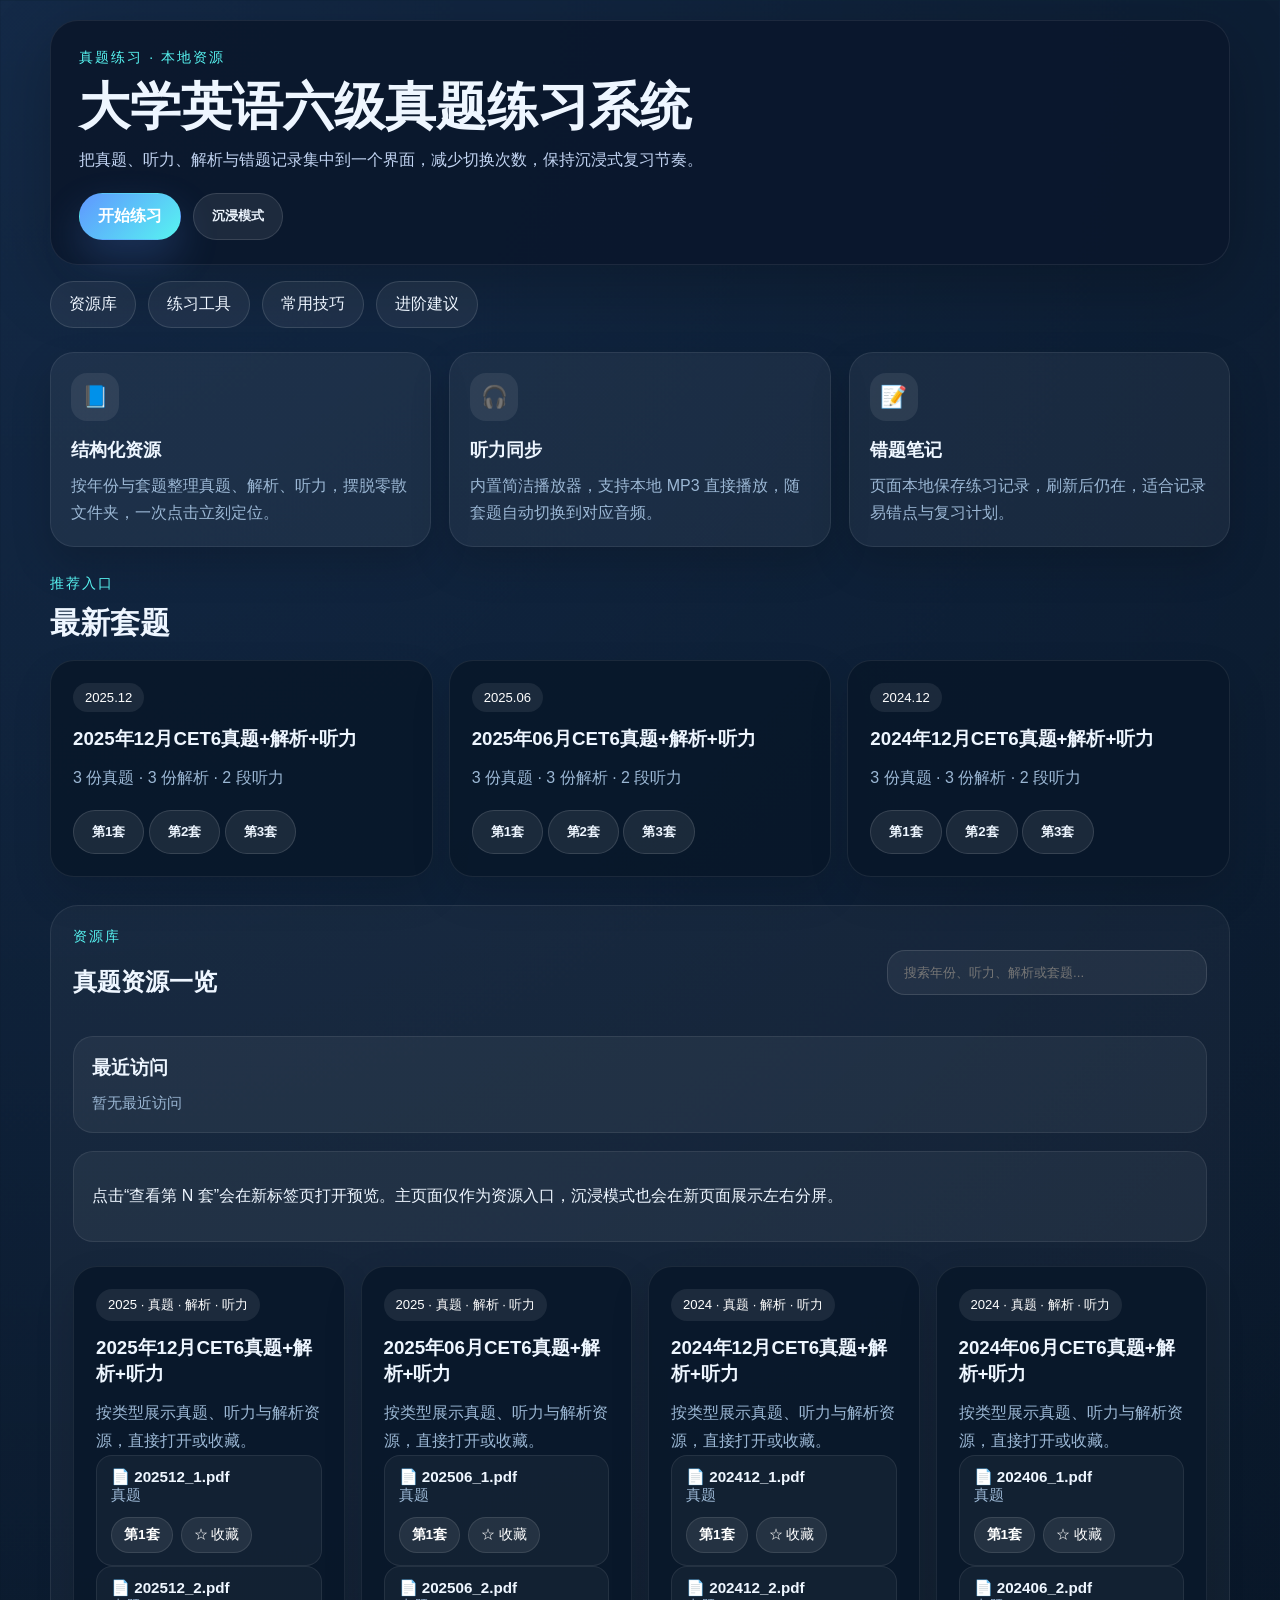
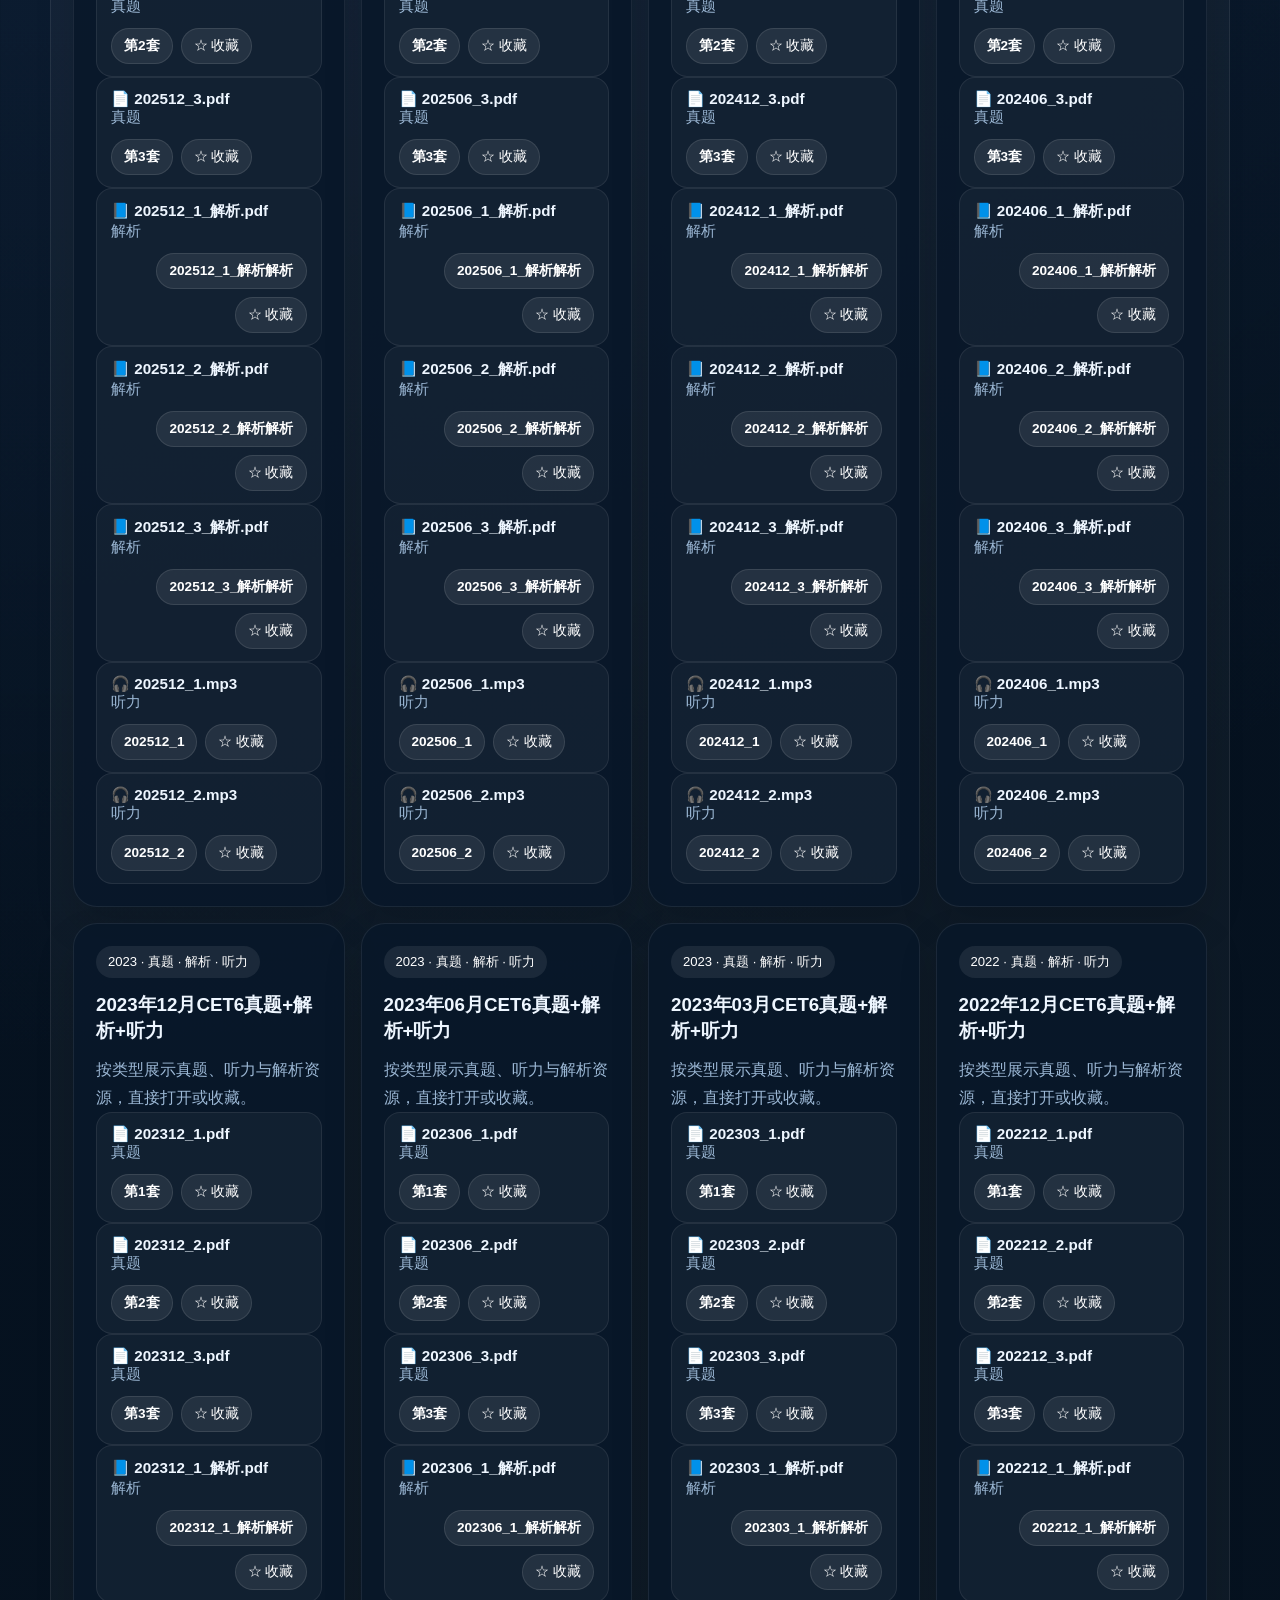
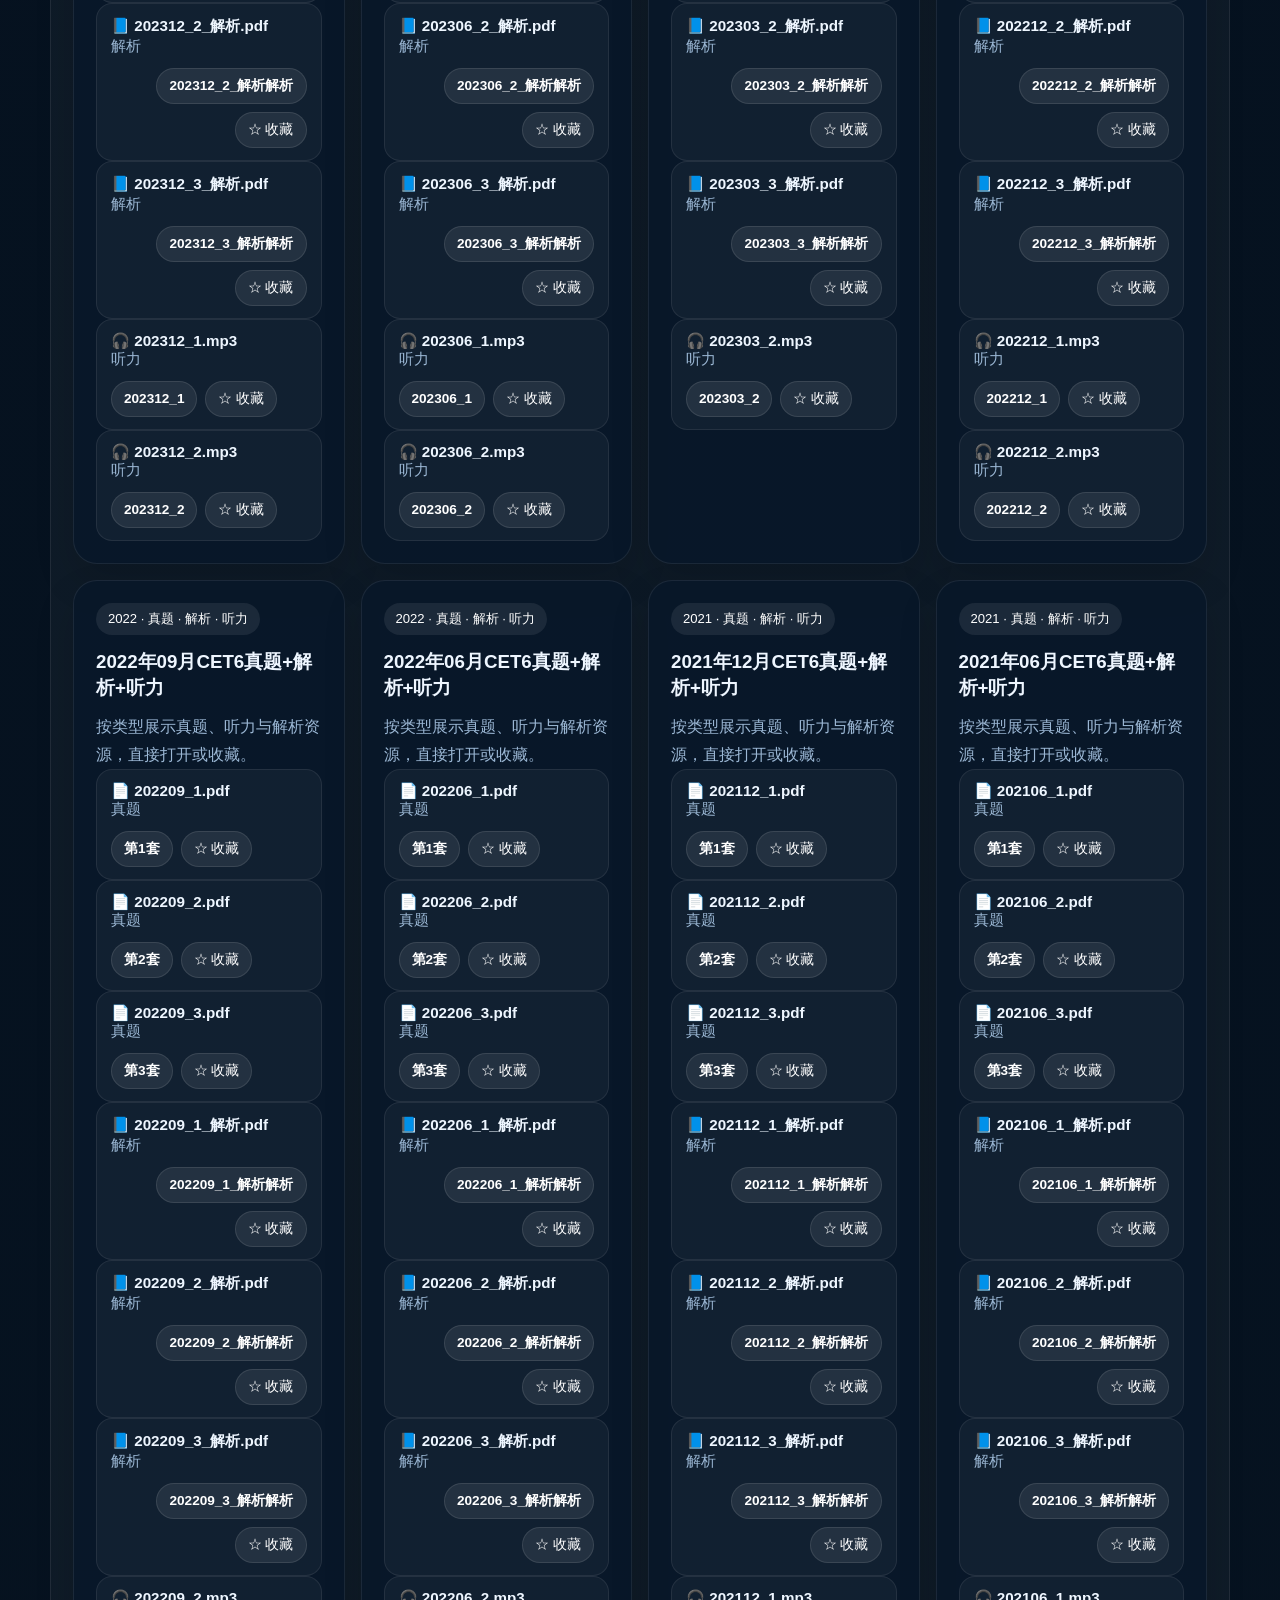
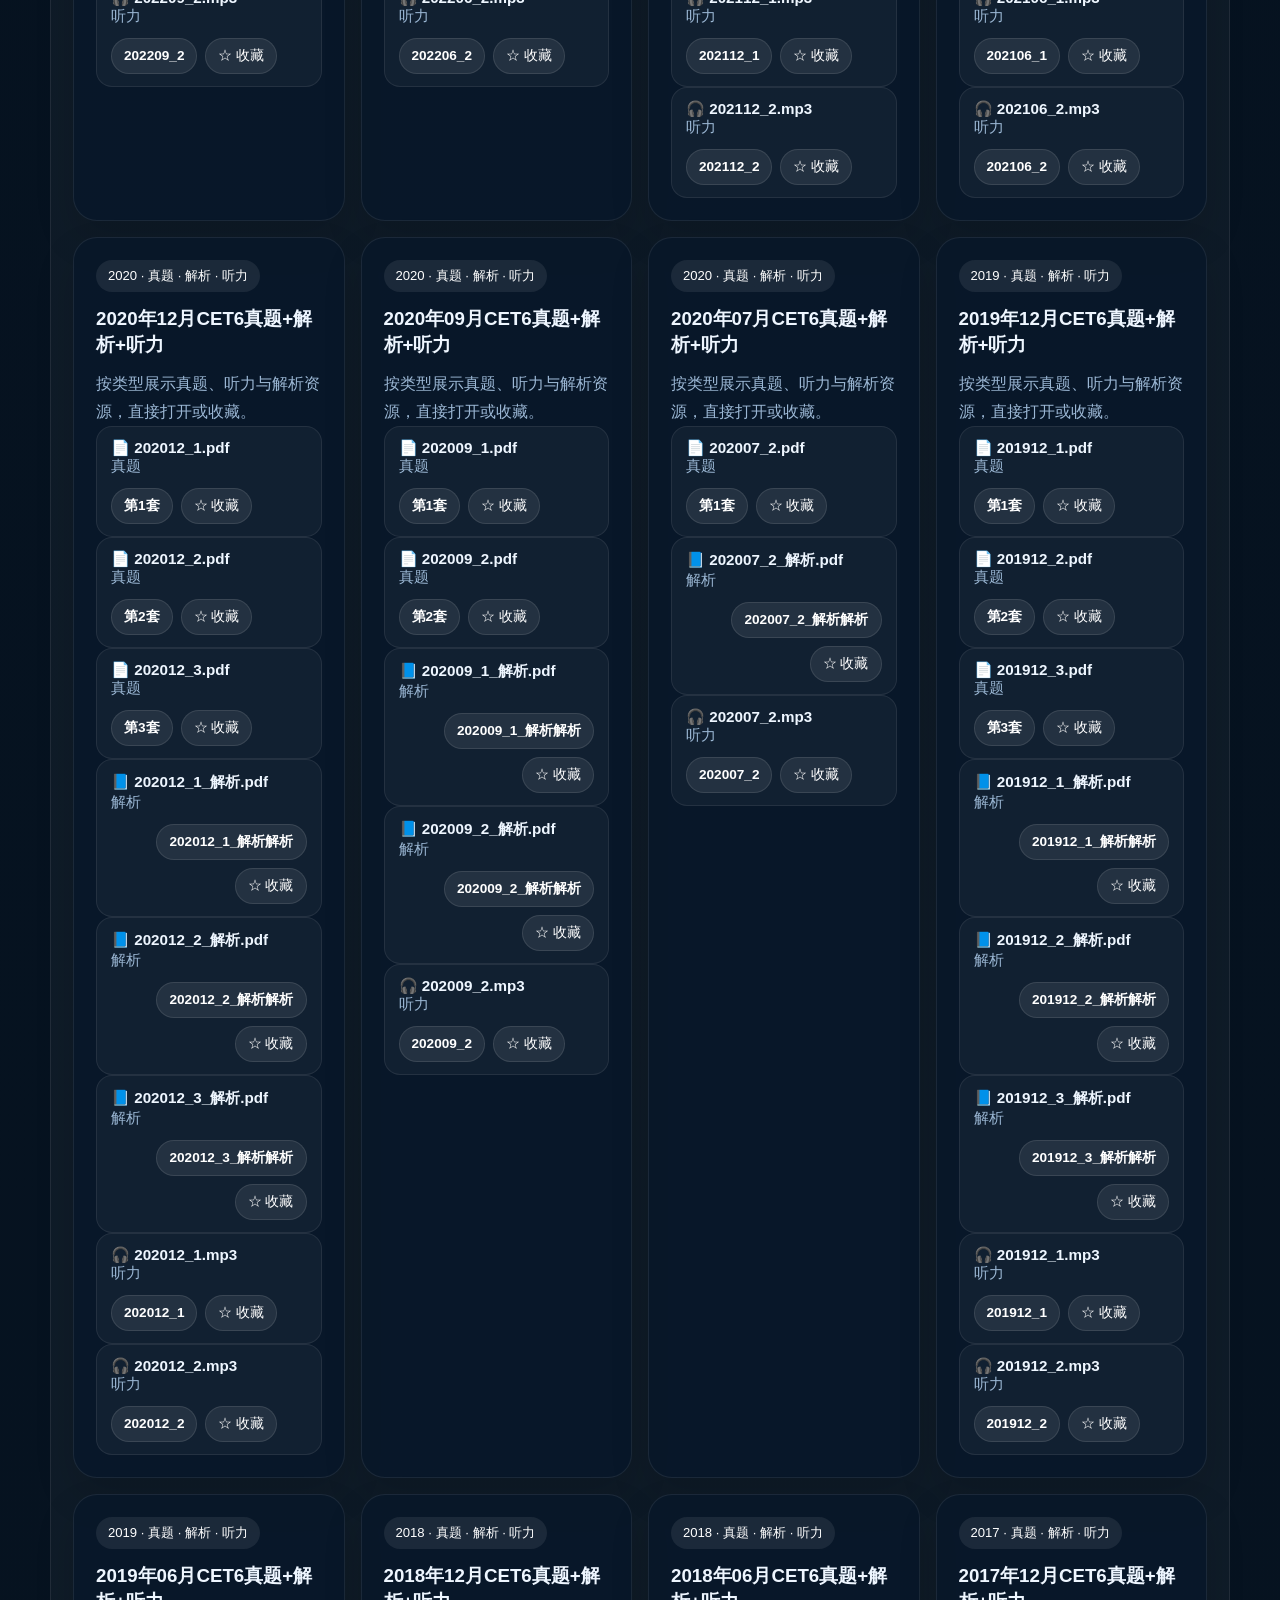
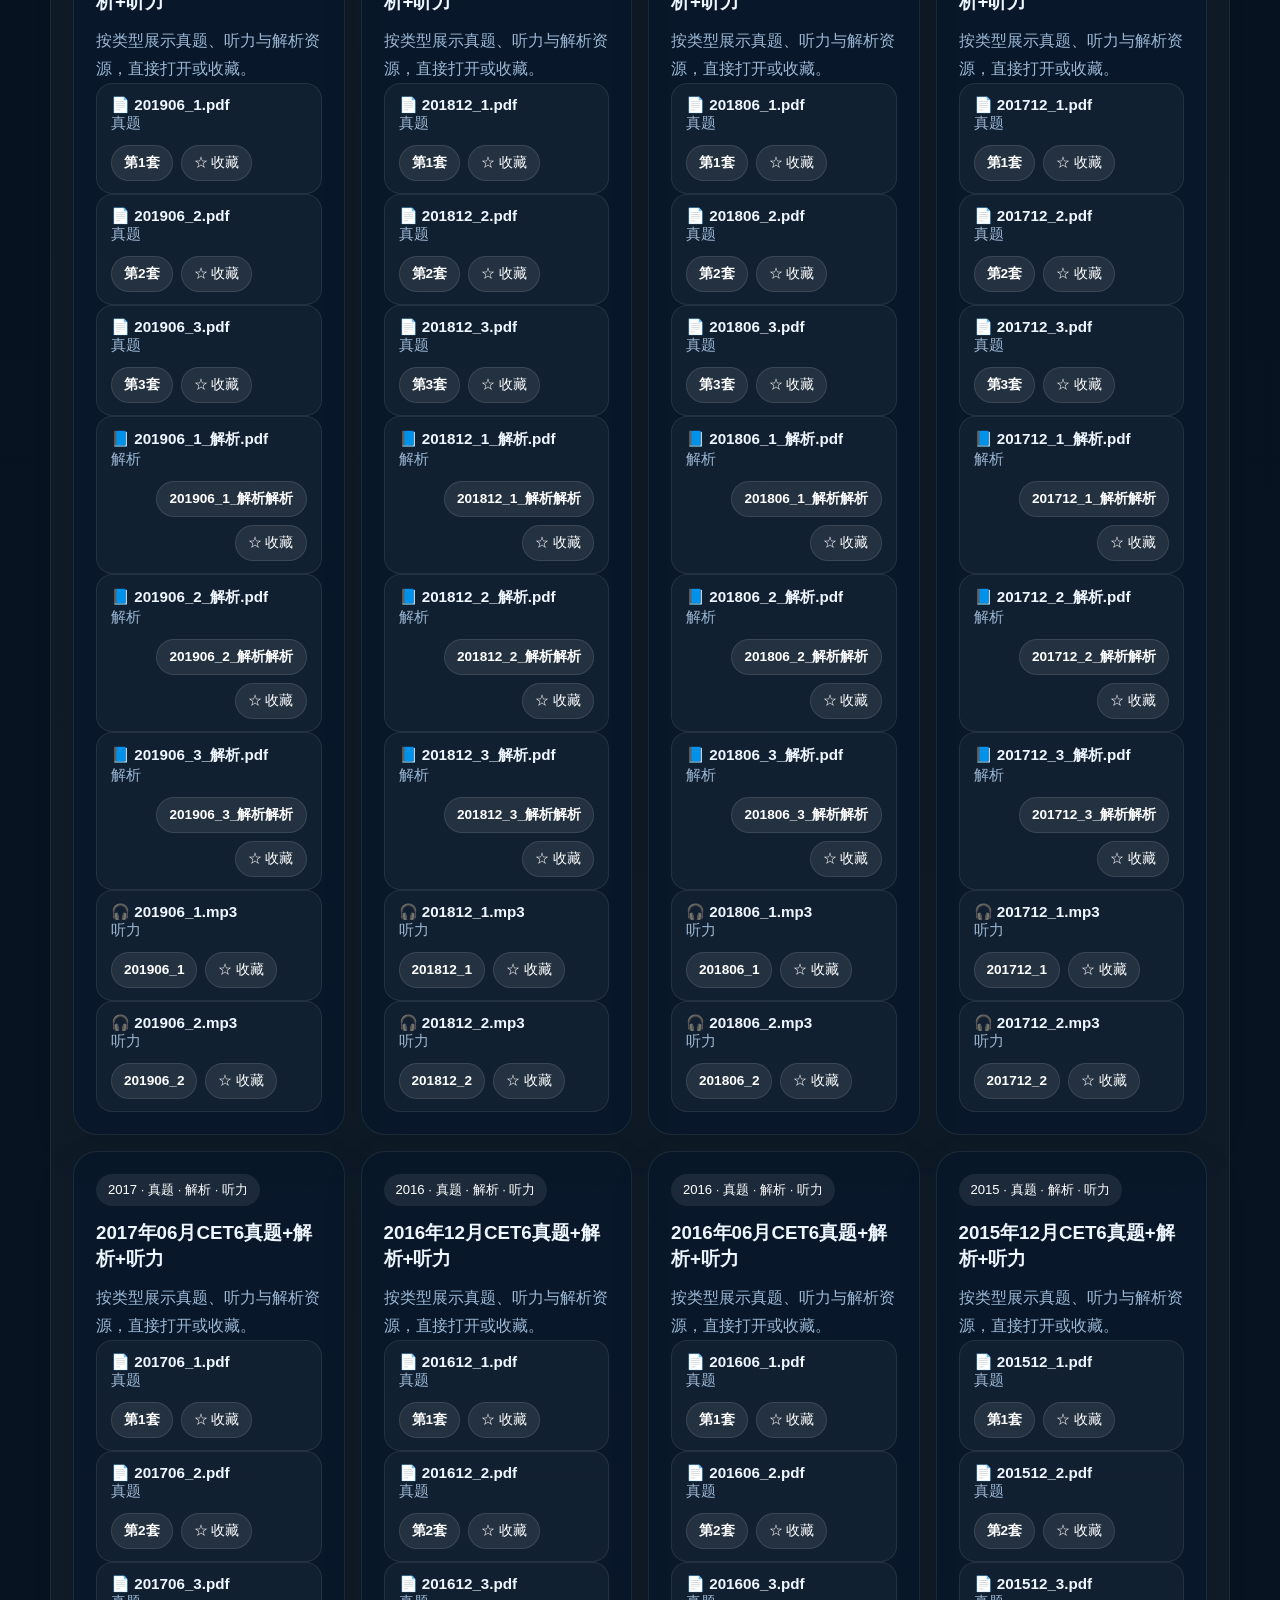
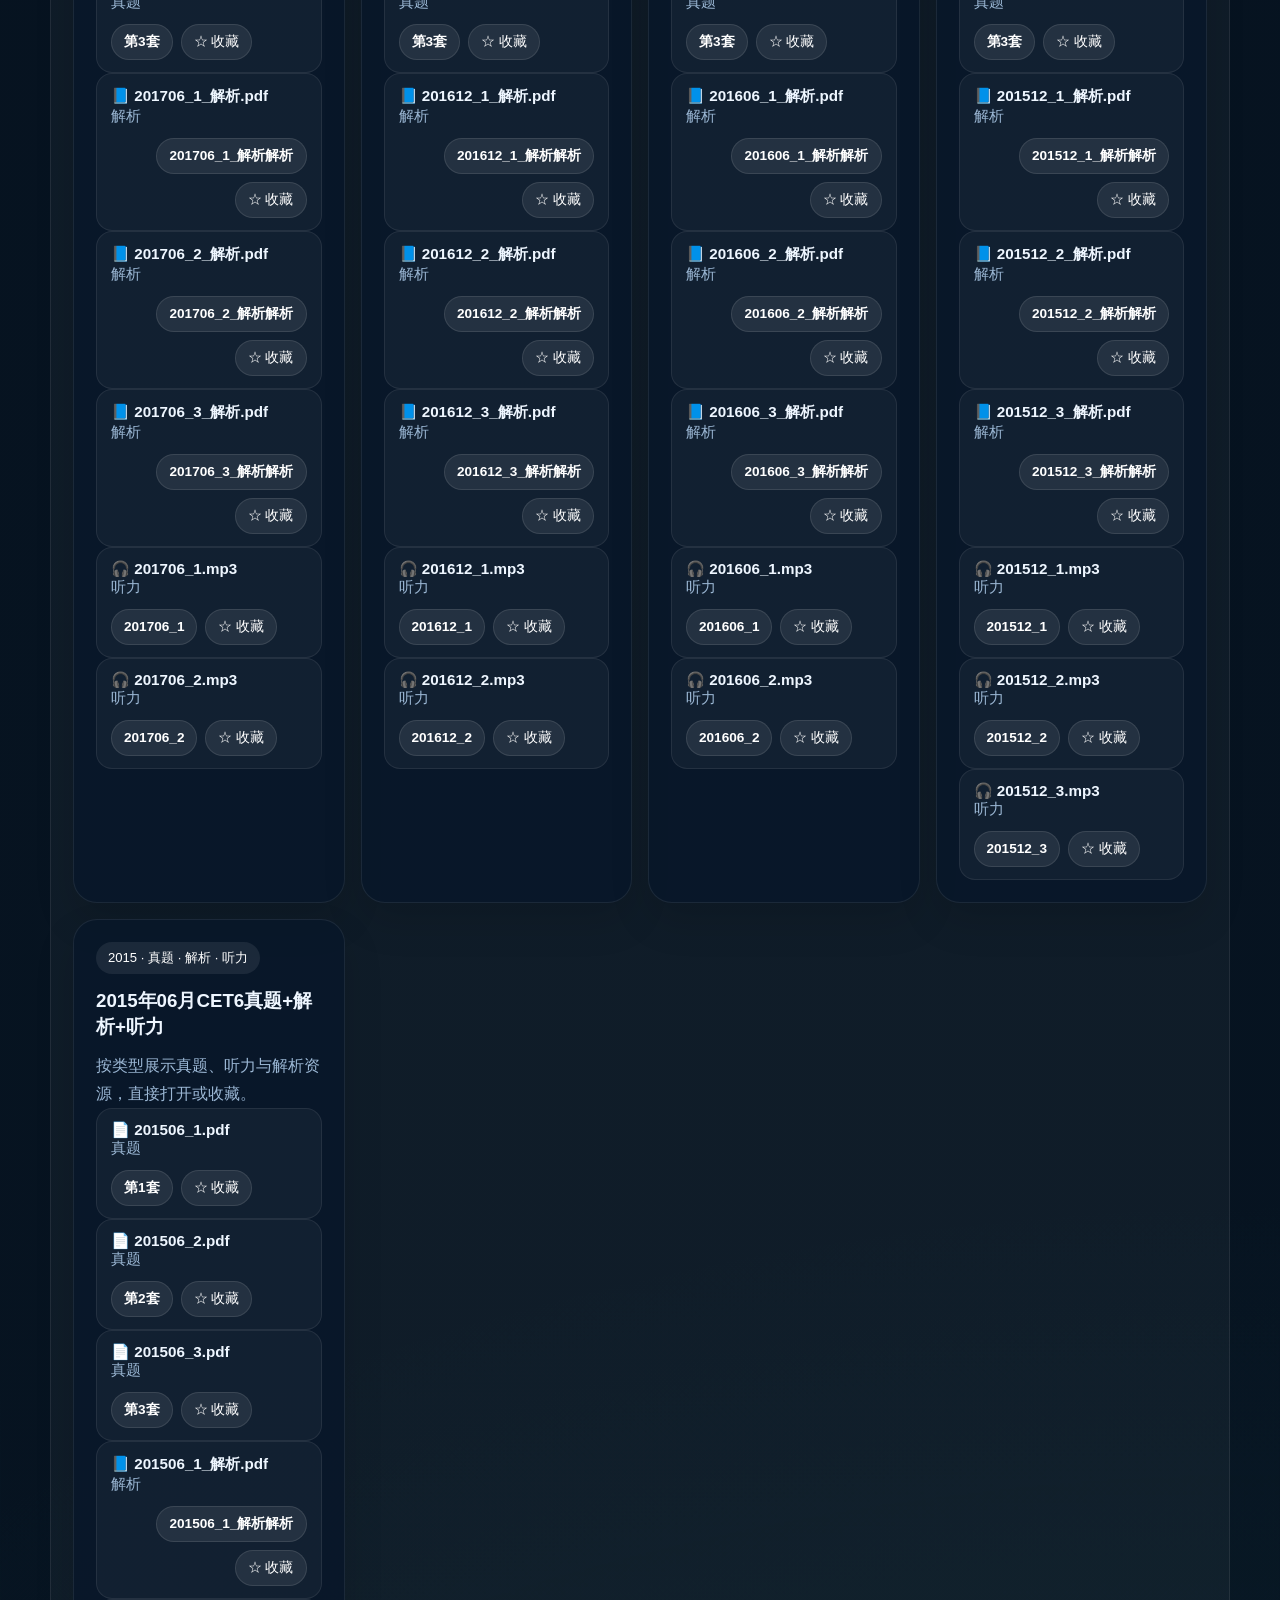
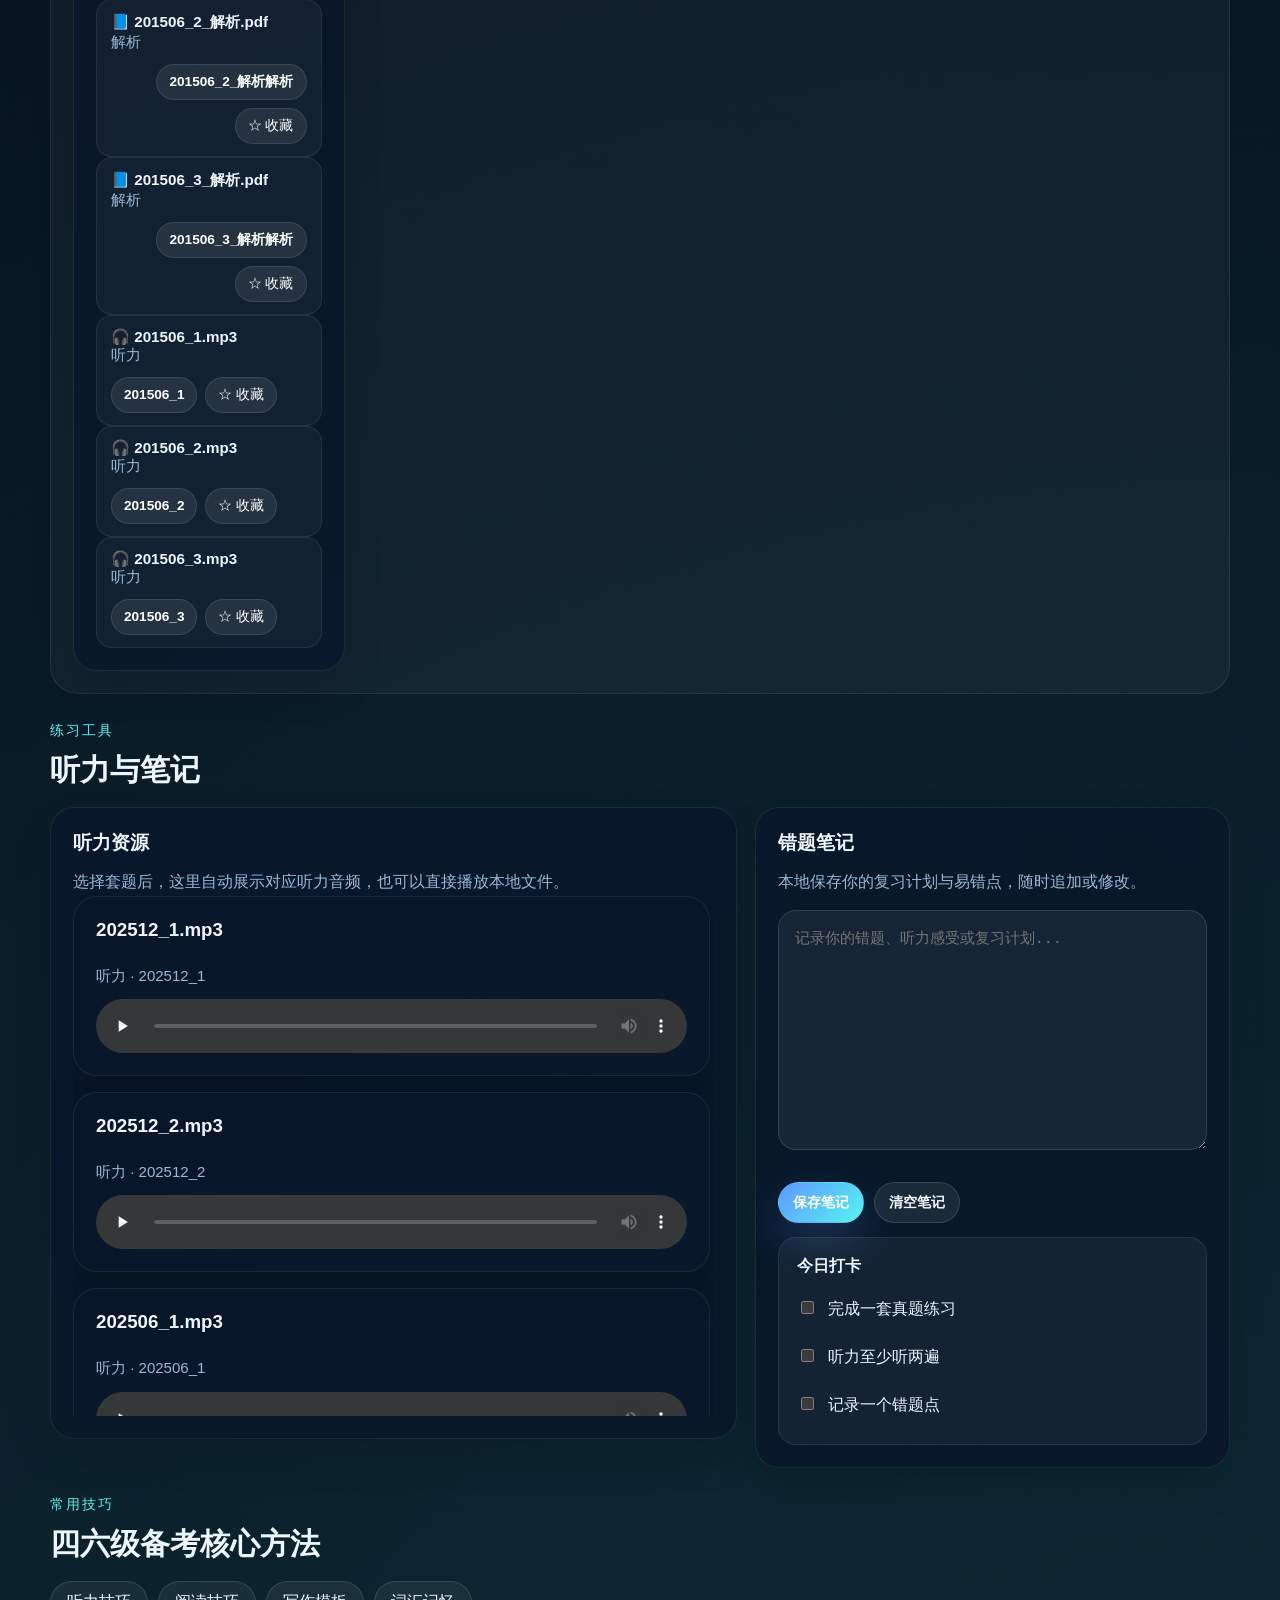
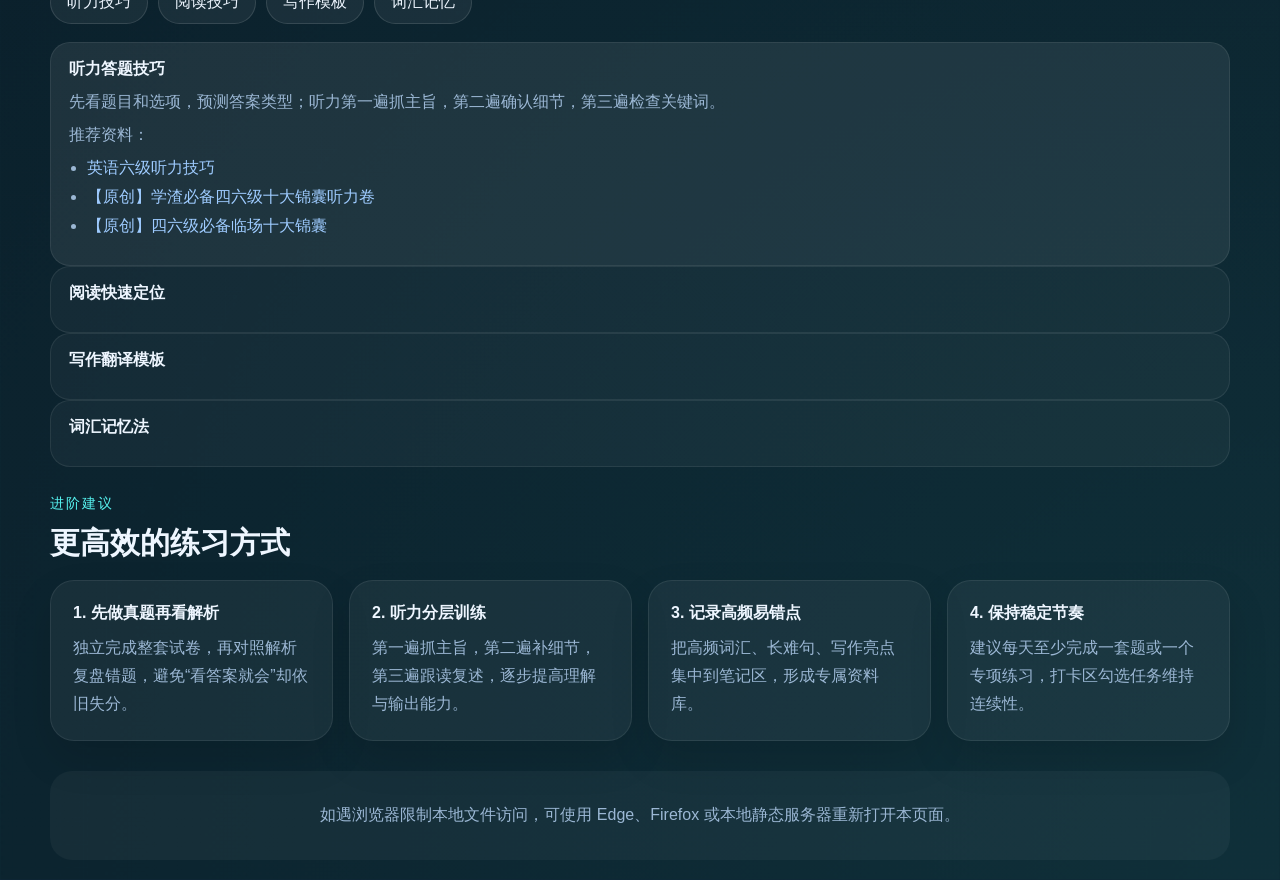
==== index.html @ 1cbb2942 "Add SVG favicon for browser tab icon Co-Authored-By: Claude Opus 4.7 <noreply@anthropic.com>" ====
﻿<!DOCTYPE html>
<html lang="zh-CN">
<head>
  <meta charset="UTF-8" />
  <meta name="viewport" content="width=device-width, initial-scale=1.0" />
  <title>大学英语六级真题练习系统</title>
  <meta name="description" content="2015-2025年大学英语六级真题练习系统，包含真题PDF、解析、听力音频和错题笔记，一站式备考工具。" />
  <meta name="theme-color" content="#071421" />
  <link rel="icon" type="image/svg+xml" href="favicon.svg" />
  <link rel="stylesheet" href="styles.css" />
</head>
<body>
  <div class="app-shell">
    <header class="site-header">
      <div>
        <p class="eyebrow">真题练习 · 本地资源</p>
        <h1>大学英语六级真题练习系统</h1>
        <p>把真题、听力、解析与错题记录集中到一个界面，减少切换次数，保持沉浸式复习节奏。</p>
      </div>
      <div class="header-actions">
        <a class="button button-primary" href="#latest">开始练习</a>
        <button class="button button-secondary" id="toggleImmersive">沉浸模式</button>
      </div>
    </header>

    <nav class="home-nav-links" aria-label="首页快速导航">
      <a class="nav-link" href="#library">资源库</a>
      <a class="nav-link" href="#practice">练习工具</a>
      <a class="nav-link" href="#skilltips">常用技巧</a>
      <a class="nav-link" href="#tips">进阶建议</a>
    </nav>

    <section class="feature-panels">
      <article class="feature-card">
        <div class="feature-icon" role="img" aria-label="书本">📘</div>
        <h2>结构化资源</h2>
        <p>按年份与套题整理真题、解析、听力，摆脱零散文件夹，一次点击立刻定位。</p>
      </article>
      <article class="feature-card">
        <div class="feature-icon" role="img" aria-label="耳机">🎧</div>
        <h2>听力同步</h2>
        <p>内置简洁播放器，支持本地 MP3 直接播放，随套题自动切换到对应音频。</p>
      </article>
      <article class="feature-card">
        <div class="feature-icon" role="img" aria-label="笔记">📝</div>
        <h2>错题笔记</h2>
        <p>页面本地保存练习记录，刷新后仍在，适合记录易错点与复习计划。</p>
      </article>
    </section>

    <section id="latest" class="section latest-section">
      <div class="section-title">
        <div>
          <p class="section-label">推荐入口</p>
          <h2>最新套题</h2>
        </div>
      </div>
      <div id="featuredCards" class="card-grid"></div>
    </section>

    <section id="library" class="section library-section">
      <div class="library-header">
        <div>
          <p class="section-label">资源库</p>
          <h2>真题资源一览</h2>
        </div>
        <div class="search-box">
          <input id="searchInput" type="search" placeholder="搜索年份、听力、解析或套题..." aria-label="搜索真题资源" />
        </div>
      </div>
      <div class="library-toolbar">
        <div class="recent-panel">
          <h3>最近访问</h3>
          <ul id="recentList"></ul>
        </div>
        <div class="hint-panel">
          <p>点击“查看第 N 套”会在新标签页打开预览。主页面仅作为资源入口，沉浸模式也会在新页面展示左右分屏。</p>
        </div>
      </div>
      <div id="resourceLibrary" class="library-grid"></div>
    </section>

    <section id="practice" class="section practice-section">
      <div class="section-title">
        <div>
          <p class="section-label">练习工具</p>
          <h2>听力与笔记</h2>
        </div>
      </div>
      <div class="practice-grid">
        <div class="panel-card audio-panel">
          <div class="panel-header">
            <div>
              <h3>听力资源</h3>
              <p>选择套题后，这里自动展示对应听力音频，也可以直接播放本地文件。</p>
            </div>
          </div>
          <div id="audioList" class="audio-list"></div>
        </div>
        <div class="panel-card notes-panel">
          <div class="notes-header">
            <div>
              <h3 id="notesLabel">错题笔记</h3>
              <p>本地保存你的复习计划与易错点，随时追加或修改。</p>
            </div>
          </div>
          <textarea id="notesArea" aria-labelledby="notesLabel" placeholder="记录你的错题、听力感受或复习计划..."></textarea>
          <div class="note-actions">
            <button class="button button-primary button-small" id="saveNotes">保存笔记</button>
            <button class="button button-secondary button-small" id="clearNotes">清空笔记</button>
            <span id="saveStatus" class="visually-hidden" aria-live="polite"></span>
          </div>
          <div class="plan-box">
            <h4>今日打卡</h4>
            <ul id="planItems" class="plan-items"></ul>
          </div>
        </div>
      </div>
    </section>

    <section id="skilltips" class="section skilltips-section">
      <div class="section-title">
        <div>
          <p class="section-label">常用技巧</p>
          <h2>四六级备考核心方法</h2>
        </div>
      </div>
      <div class="skilltips-nav">
        <a class="skillnav-link" href="#skill-audio">听力技巧</a>
        <a class="skillnav-link" href="#skill-reading">阅读技巧</a>
        <a class="skillnav-link" href="#skill-writing">写作模板</a>
        <a class="skillnav-link" href="#skill-memory">词汇记忆</a>
      </div>
      <div class="skilltips-accordion">
        <details id="skill-audio" open>
          <summary>听力答题技巧</summary>
          <p>先看题目和选项，预测答案类型；听力第一遍抓主旨，第二遍确认细节，第三遍检查关键词。</p>
          <p>推荐资料：</p>
          <ul class="resource-links">
            <li><a href="resources/英语六级听力技巧.pdf" target="_blank" rel="noreferrer">英语六级听力技巧</a></li>
            <li><a href="resources/【原创】学渣必备四六级十大锦囊听力卷.pdf" target="_blank" rel="noreferrer">【原创】学渣必备四六级十大锦囊听力卷</a></li>
            <li><a href="resources/【原创】四六级必备临场十大锦囊.pdf" target="_blank" rel="noreferrer">【原创】四六级必备临场十大锦囊</a></li>
          </ul>
        </details>
        <details id="skill-reading">
          <summary>阅读快速定位</summary>
          <p>使用关键词扫读、把握段落主题句与作者态度，遇到细节题先定位再比选。</p>
          <p>推荐资料：</p>
          <ul class="resource-links">
            <li><a href="resources/英语四六级阅读的方法.doc" target="_blank" rel="noreferrer">英语四六级阅读的方法</a></li>
            <li><a href="resources/英语四六级阅读干货.pdf" target="_blank" rel="noreferrer">英语四六级阅读干货</a></li>
            <li><a href="resources/英语四六级五大阅读题型介绍技巧.docx" target="_blank" rel="noreferrer">英语四六级五大阅读题型介绍技巧</a></li>
            <li><a href="resources/英语四六级阅读必备锦囊.docx" target="_blank" rel="noreferrer">英语四六级阅读必备锦囊</a></li>
            <li><a href="resources/英语四六级阅读快速解题技巧.docx" target="_blank" rel="noreferrer">英语四六级阅读快速解题技巧</a></li>
            <li><a href="resources/英语四六级阅读满分技巧.docx" target="_blank" rel="noreferrer">英语四六级阅读满分技巧</a></li>
            <li><a href="resources/【考试阅读理解技巧】六级.pdf" target="_blank" rel="noreferrer">【考试阅读理解技巧】六级</a></li>
            <li><a href="resources/四六级阅读必备锦囊.docx" target="_blank" rel="noreferrer">四六级阅读必备锦囊</a></li>
          </ul>
        </details>
        <details id="skill-writing">
          <summary>写作翻译模板</summary>
          <p>掌握开头-论证-结尾结构，使用常用连接词和固定表达，翻译时先理解句意再用简洁英文表达。</p>
          <p>推荐资料：</p>
          <ul class="resource-links">
            <li><a href="resources/英语六级作文写作技巧.pdf" target="_blank" rel="noreferrer">英语六级作文写作技巧</a></li>
            <li><a href="resources/英语六级作文常考题型模板.pdf" target="_blank" rel="noreferrer">英语六级作文常考题型模板</a></li>
            <li><a href="resources/英语六级作文内容分类模板.pdf" target="_blank" rel="noreferrer">英语六级作文内容分类模板</a></li>
            <li><a href="resources/英语六级作文加分句型.pdf" target="_blank" rel="noreferrer">英语六级作文加分句型</a></li>
            <li><a href="resources/英语六级作文常用100句.pdf" target="_blank" rel="noreferrer">英语六级作文常用100句</a></li>
            <li><a href="resources/英语六级作文预测.pdf" target="_blank" rel="noreferrer">英语六级作文预测</a></li>
            <li><a href="resources/【原创】学渣必备四六级十大锦囊写作翻译.pdf" target="_blank" rel="noreferrer">【原创】学渣必备四六级十大锦囊写作翻译</a></li>
          </ul>
        </details>
        <details id="skill-memory">
          <summary>词汇记忆法</summary>
          <p>按主题分类背词，结合例句理解词义，每日复习旧词并新增高频短语。</p>
          <p>推荐资料：</p>
          <ul class="resource-links">
            <li><a href="resources/英语四六级翻译高端词库.pdf" target="_blank" rel="noreferrer">英语四六级翻译高端词库</a></li>
            <li><a href="resources/英语四六级翻译7大技巧.docx" target="_blank" rel="noreferrer">英语四六级翻译7大技巧</a></li>
            <li><a href="resources/2025年12月六级翻译预测.pdf" target="_blank" rel="noreferrer">2025年12月六级翻译预测</a></li>
            <li><a href="resources/deepseek预测.pdf" target="_blank" rel="noreferrer">deepseek预测</a></li>
          </ul>
        </details>
      </div>
    </section>

    <section id="tips" class="section tips-section">
      <div class="section-title">
        <div>
          <p class="section-label">进阶建议</p>
          <h2>更高效的练习方式</h2>
        </div>
      </div>
      <div class="tips-grid">
        <article class="tip-card">
          <h4>1. 先做真题再看解析</h4>
          <p>独立完成整套试卷，再对照解析复盘错题，避免“看答案就会”却依旧失分。</p>
        </article>
        <article class="tip-card">
          <h4>2. 听力分层训练</h4>
          <p>第一遍抓主旨，第二遍补细节，第三遍跟读复述，逐步提高理解与输出能力。</p>
        </article>
        <article class="tip-card">
          <h4>3. 记录高频易错点</h4>
          <p>把高频词汇、长难句、写作亮点集中到笔记区，形成专属资料库。</p>
        </article>
        <article class="tip-card">
          <h4>4. 保持稳定节奏</h4>
          <p>建议每天至少完成一套题或一个专项练习，打卡区勾选任务维持连续性。</p>
        </article>
      </div>
    </section>

    <footer class="footer">
      <p>如遇浏览器限制本地文件访问，可使用 Edge、Firefox 或本地静态服务器重新打开本页面。</p>
    </footer>
  </div>

  <script src="library-data.js"></script>
  <script src="app.js"></script>
</body>
</html>
---- styles.css ----
:root {
  color-scheme: dark;
  font-family: "Segoe UI", "PingFang SC", "Microsoft YaHei", Helvetica, Arial, sans-serif;
  --bg: #071421;
  --surface: rgba(9, 23, 42, 0.88);
  --surface-soft: rgba(10, 30, 53, 0.9);
  --text: #eef6ff;
  --muted: #9bb7d4;
  --accent: #5f97ff;
  --accent-2: #57f4f1;
  --border: rgba(255,255,255,0.1);
  --shadow: 0 20px 70px rgba(0, 0, 0, 0.24);
  --preview-main-width: 60%;
  --preview-handle-width: 12px;
}
* {
  box-sizing: border-box;
}
html, body {
  margin: 0;
  min-height: 100%;
  background: radial-gradient(circle at top left, rgba(87, 154, 255, 0.18), transparent 22%),
              radial-gradient(circle at bottom right, rgba(72, 233, 220, 0.13), transparent 24%),
              linear-gradient(180deg, #05111f 0%, #071421 100%);
  color: var(--text);
}
body {
  padding: 20px;
}
.app-shell {
  max-width: 1180px;
  margin: 0 auto;
}
.site-header {
  display: grid;
  gap: 18px;
  padding: 24px 28px;
  border-radius: 28px;
  background: rgba(11, 24, 45, 0.95);
  border: 1px solid rgba(255,255,255,0.08);
  box-shadow: var(--shadow);
}
.site-header .eyebrow {
  margin: 0 0 10px;
  color: var(--accent-2);
  letter-spacing: 0.15em;
  text-transform: uppercase;
  font-size: 0.87rem;
}
.site-header h1 {
  margin: 0;
  font-size: clamp(2.5rem, 4vw, 3.6rem);
  line-height: 1.05;
}
.site-header p {
  margin: 12px 0 0;
  max-width: 760px;
  color: #c2d4f2;
  font-size: 1rem;
  line-height: 1.8;
}
.header-actions {
  display: flex;
  flex-wrap: wrap;
  gap: 12px;
}
.button {
  display: inline-flex;
  align-items: center;
  justify-content: center;
  min-width: 0;
  padding: 12px 18px;
  border-radius: 999px;
  font-weight: 700;
  text-decoration: none;
  border: 1px solid transparent;
  transition: transform 0.18s ease, box-shadow 0.18s ease, background 0.18s ease;
}
.button-small {
  padding: 10px 14px;
  font-size: 0.9rem;
}
.button-xsmall {
  padding: 6px 12px;
  font-size: 0.82rem;
}
.button:hover {
  transform: translateY(-1px);
}
.button-primary {
  background: linear-gradient(135deg, var(--accent), var(--accent-2));
  color: #fff;
  box-shadow: 0 18px 40px rgba(95, 151, 255, 0.22);
}
.button-secondary {
  background: rgba(255,255,255,0.08);
  color: var(--text);
  border-color: rgba(255,255,255,0.12);
}
.feature-panels {
  display: grid;
  grid-template-columns: repeat(auto-fit, minmax(220px, 1fr));
  gap: 18px;
  margin: 22px 0;
}
.feature-card {
  padding: 20px;
  border-radius: 24px;
  background: rgba(255,255,255,0.05);
  border: 1px solid rgba(255,255,255,0.08);
  box-shadow: 0 18px 40px rgba(0, 0, 0, 0.16);
}
.feature-icon {
  width: 48px;
  height: 48px;
  display: grid;
  place-items: center;
  border-radius: 16px;
  background: rgba(255,255,255,0.08);
  margin-bottom: 16px;
  font-size: 1.35rem;
}
.feature-card h2 {
  margin: 0 0 10px;
  font-size: 1.15rem;
}
.feature-card p {
  margin: 0;
  color: var(--muted);
  line-height: 1.7;
}
.section {
  margin-top: 28px;
}
.section-title {
  display: flex;
  align-items: center;
  justify-content: space-between;
  gap: 18px;
  margin-bottom: 16px;
}
.section-title h2 {
  margin: 0;
  font-size: 1.85rem;
}
.section-label {
  margin: 0 0 10px;
  text-transform: uppercase;
  letter-spacing: 0.14em;
  font-size: 0.85rem;
  color: var(--accent-2);
}
.home-nav-links {
  display: flex;
  flex-wrap: wrap;
  gap: 12px;
  margin: 16px 0 24px;
}
.home-nav-links .nav-link {
  display: inline-flex;
  align-items: center;
  justify-content: center;
  padding: 12px 18px;
  border-radius: 999px;
  border: 1px solid rgba(255,255,255,0.12);
  background: rgba(255,255,255,0.06);
  color: var(--text);
  text-decoration: none;
  transition: transform 0.15s ease, background 0.15s ease, border-color 0.15s ease;
}
.home-nav-links .nav-link:hover {
  transform: translateY(-1px);
  background: rgba(95,151,255,0.14);
  border-color: rgba(95,151,255,0.28);
}
.skilltips-grid,
.skilltips-detail-grid {
  display: grid;
  gap: 16px;
}
.skilltips-grid {
  grid-template-columns: repeat(auto-fit, minmax(220px, 1fr));
  margin-bottom: 18px;
}
.skill-card,
.skill-detail-card {
  padding: 20px;
  border-radius: 24px;
  background: rgba(255,255,255,0.04);
  border: 1px solid rgba(255,255,255,0.08);
  box-shadow: 0 18px 40px rgba(0,0,0,0.12);
}
.skill-card {
  display: grid;
  gap: 14px;
}
.skill-icon {
  width: 48px;
  height: 48px;
  display: grid;
  place-items: center;
  border-radius: 16px;
  background: rgba(255,255,255,0.08);
  font-size: 1.4rem;
}
.skill-card h4,
.skill-detail-card h4 {
  margin: 0;
}
.skill-card p,
.skill-detail-card p,
.skill-detail-card ul {
  margin: 0;
  color: var(--muted);
  line-height: 1.75;
}
.skill-detail-card ul {
  padding-left: 18px;
}
.skill-detail-card li {
  margin-bottom: 10px;
}
.skill-card .button {
  justify-self: start;
}
.skilltips-nav {
  display: flex;
  flex-wrap: wrap;
  gap: 10px;
  margin-bottom: 18px;
}
.skillnav-link {
  display: inline-flex;
  align-items: center;
  justify-content: center;
  padding: 10px 16px;
  border-radius: 999px;
  border: 1px solid rgba(255,255,255,0.12);
  background: rgba(255,255,255,0.06);
  color: var(--text);
  text-decoration: none;
  transition: transform 0.15s ease, background 0.15s ease, border-color 0.15s ease;
}
.skillnav-link:hover {
  transform: translateY(-1px);
  background: rgba(95,151,255,0.14);
  border-color: rgba(95,151,255,0.28);
}
.skilltips-accordion details {
  border: 1px solid rgba(255,255,255,0.08);
  border-radius: 20px;
  background: rgba(255,255,255,0.04);
  padding: 16px 18px;
}
.skilltips-accordion summary {
  font-size: 1rem;
  font-weight: 600;
  cursor: pointer;
  margin-bottom: 12px;
  list-style: none;
}
.skilltips-accordion summary::-webkit-details-marker {
  display: none;
}
.skilltips-accordion details[open] {
  background: rgba(255,255,255,0.08);
}
.skilltips-accordion p,
.skilltips-accordion .resource-links {
  margin: 0 0 12px;
  color: var(--muted);
}
.skilltips-accordion .resource-links {
  padding-left: 18px;
}
.skilltips-accordion .resource-links li {
  margin-bottom: 8px;
}
.skilltips-accordion .resource-links a {
  color: #9ecbff;
  text-decoration: none;
}
.skilltips-accordion .resource-links a:hover {
  text-decoration: underline;
}
.card-grid,
.library-grid,
.audio-list,
.tips-grid,
.plan-items {
  display: grid;
  gap: 16px;
}
.card-grid {
  grid-template-columns: repeat(auto-fit, minmax(260px, 1fr));
}
.featured-card,
.library-card,
.audio-card,
.panel-card,
.tip-card {
  padding: 22px;
  border-radius: 24px;
  background: var(--surface);
  border: 1px solid rgba(255,255,255,0.08);
  box-shadow: 0 18px 40px rgba(0,0,0,0.12);
}
.featured-card h3,
.library-card h3,
.audio-card h3,
.panel-card h3,
.tip-card h4 {
  margin: 0 0 12px;
}
.featured-card p,
.library-card p,
.audio-card p,
.panel-card p,
.tip-card p {
  margin: 0;
  color: var(--muted);
  line-height: 1.75;
}
.featured-card .tag,
.library-card .tag {
  display: inline-flex;
  align-items: center;
  gap: 6px;
  margin-bottom: 14px;
  padding: 7px 12px;
  border-radius: 999px;
  background: rgba(255,255,255,0.08);
  color: #fff;
  font-size: 0.82rem;
}
.featured-card .actions,
.library-card .group-actions,
.audio-card .audio-actions,
.notes-panel .note-actions {
  display: flex;
  flex-wrap: wrap;
  gap: 10px;
  margin-top: 18px;
}

.featured-card .actions button {
  margin: 0;
}

.library-section {
  padding: 22px;
  border-radius: 28px;
  background: rgba(255,255,255,0.04);
  border: 1px solid rgba(255,255,255,0.08);
}
.library-header {
  display: flex;
  flex-wrap: wrap;
  justify-content: space-between;
  align-items: center;
  gap: 16px;
}
.search-box input {
  width: 320px;
  max-width: 100%;
  padding: 14px 16px;
  border-radius: 18px;
  border: 1px solid rgba(255,255,255,0.12);
  background: rgba(255,255,255,0.06);
  color: var(--text);
}
.search-box input:focus {
  outline: none;
  border-color: rgba(95,151,255,0.9);
  box-shadow: 0 0 0 4px rgba(95,151,255,0.12);
}
.library-toolbar {
  display: grid;
  gap: 18px;
  margin: 18px 0 24px;
}
.recent-panel,
.hint-panel {
  padding: 18px;
  border-radius: 20px;
  background: rgba(255,255,255,0.05);
  border: 1px solid rgba(255,255,255,0.08);
}
.recent-panel h3 {
  margin: 0 0 12px;
}
.recent-panel ul {
  margin: 0;
  padding: 0;
  list-style: none;
}
.recent-panel li {
  display: flex;
  justify-content: space-between;
  align-items: center;
  gap: 10px;
  margin-bottom: 10px;
  font-size: 0.95rem;
}
.recent-panel li:last-child {
  margin-bottom: 0;
}
.recent-panel a {
  color: #9ecbff;
  text-decoration: none;
}
.library-grid {
  grid-template-columns: repeat(auto-fit, minmax(260px, 1fr));
}
.library-card .resource-item {
  display: flex;
  flex-wrap: wrap;
  justify-content: space-between;
  align-items: center;
  gap: 12px;
  padding: 12px 14px;
  border-radius: 16px;
  background: rgba(255,255,255,0.04);
  border: 1px solid rgba(255,255,255,0.08);
}
.resource-item strong {
  font-size: 0.95rem;
}
.resource-item-actions {
  display: flex;
  flex-wrap: wrap;
  justify-content: flex-end;
  gap: 8px;
}
.resource-item-actions button,
.resource-item-actions a {
  border-radius: 999px;
  padding: 8px 12px;
  font-size: 0.85rem;
}
.resource-item-actions a {
  color: #fff;
  background: rgba(255,255,255,0.07);
  text-decoration: none;
}
.resource-item-actions button {
  color: #fff;
  background: rgba(255,255,255,0.08);
  border: 1px solid rgba(255,255,255,0.1);
  cursor: pointer;
}
.viewer-section.hidden {
  display: none;
}
.viewer-grid {
  display: grid;
  grid-template-columns: minmax(0, 2fr) minmax(330px, 1fr);
  gap: 18px;
}
.viewer-left,
.viewer-right {
  border-radius: 24px;
  background: var(--surface);
  border: 1px solid rgba(255,255,255,0.08);
}
.viewer-left {
  display: flex;
  flex-direction: column;
  min-height: 640px;
  overflow: hidden;
}
.viewer-right {
  display: flex;
  flex-direction: column;
  min-height: 720px;
}
.viewer-panel {
  display: grid;
  gap: 18px;
  padding: 22px;
  flex: 1;
}
.viewer-audio-list,
.viewer-parse-list {
  display: grid;
  gap: 14px;
  max-height: calc(100vh - 340px);
  overflow: auto;
}
.viewer-right {
  overflow: auto;
}
.viewer-toolbar {
  display: flex;
  align-items: center;
  justify-content: space-between;
  gap: 14px;
  padding: 18px 22px;
  border-bottom: 1px solid rgba(255,255,255,0.08);
}
#viewerTitle {
  margin: 0;
  font-size: 1rem;
  color: #fff;
}
.viewer-buttons {
  display: flex;
  gap: 10px;
  flex-wrap: wrap;
}
#pdfViewer {
  flex: 1;
  width: 100%;
  min-height: 520px;
  border: none;
  background: #0b1725;
}
.viewer-note {
  padding: 16px 22px;
  color: var(--muted);
  font-size: 0.95rem;
  border-top: 1px solid rgba(255,255,255,0.08);
}
.viewer-panel h3 {
  margin: 0;
  font-size: 1.15rem;
}
.viewer-panel-description {
  margin: 0;
  color: var(--muted);
  line-height: 1.7;
  font-size: 0.95rem;
}
.viewer-section-group {
  display: grid;
  gap: 12px;
}
.viewer-section-group h4 {
  margin: 0;
  font-size: 1rem;
  color: #fff;
}
.viewer-audio-card,
.parse-item {
  padding: 16px;
  border-radius: 18px;
  background: rgba(255,255,255,0.05);
  border: 1px solid rgba(255,255,255,0.08);
}
.viewer-audio-card h4 {
  margin: 0 0 10px;
  font-size: 1rem;
}
.parse-item {
  display: flex;
  align-items: center;
  justify-content: space-between;
  gap: 10px;
  flex-wrap: wrap;
}
.parse-item span {
  color: var(--text);
  font-size: 0.95rem;
}
.viewer-audio-card audio {
  width: 100%;
}
.practice-grid {
  display: grid;
  grid-template-columns: 1.3fr 0.9fr;
  gap: 18px;
  align-items: start;
}
.panel-card {
  background: var(--surface);
}
.audio-list {
  grid-template-columns: 1fr;
  max-height: 520px;
  overflow: auto;
  padding-right: 4px;
}
.audio-card {
  display: grid;
  gap: 10px;
}
.audio-card p {
  font-size: 0.94rem;
}
.audio-card audio {
  width: 100%;
}
.notes-panel {
  display: grid;
  grid-template-rows: auto minmax(240px, 1fr) auto auto;
  gap: 14px;
  min-height: 520px;
}
.notes-panel textarea {
  width: 100%;
  min-height: 240px;
  max-height: 1420px;
  resize: vertical;
  padding: 16px;
  border-radius: 18px;
  border: 1px solid rgba(255,255,255,0.12);
  background: rgba(255,255,255,0.06);
  color: var(--text);
  font-size: 0.95rem;
  line-height: 1.6;
}
.notes-panel textarea:focus {
  outline: none;
  border-color: rgba(95,151,255,0.9);
  box-shadow: 0 0 0 3px rgba(95,151,255,0.12);
}
.note-actions {
  display: flex;
  flex-wrap: wrap;
  gap: 12px;
  justify-content: flex-start;
}
.note-actions .button {
  min-width: 0;
}
.notes-header {
  display: flex;
  justify-content: space-between;
  align-items: center;
}
.plan-box {
  padding: 18px;
  border-radius: 18px;
  background: rgba(255,255,255,0.05);
  border: 1px solid rgba(255,255,255,0.08);
}
.plan-box h4 {
  margin-top: 0;
}
.plan-items {
  list-style: none;
  margin: 0;
  padding: 0;
}
.plan-items li {
  margin-bottom: 10px;
}
.plan-items input[type="checkbox"] {
  margin-right: 10px;
}
.tips-grid {
  grid-template-columns: repeat(auto-fit, minmax(240px, 1fr));
}
.tip-card {
  background: rgba(255,255,255,0.05);
}
.tip-card h4 {
  margin-bottom: 10px;
}
.tip-card p {
  margin: 0;
}
.preview-shell {
  min-height: 100vh;
  padding: 20px;
  background: radial-gradient(circle at top left, rgba(87, 154, 255, 0.16), transparent 18%),
              radial-gradient(circle at bottom right, rgba(72, 233, 220, 0.12), transparent 22%),
              linear-gradient(180deg, #05111f 0%, #071421 100%);
  display: flex;
  flex-direction: column;
}
.preview-header {
  display: flex;
  flex-wrap: wrap;
  justify-content: space-between;
  gap: 12px;
  align-items: flex-start;
  margin-bottom: 16px;
}
.preview-headline {
  flex: 1 1 auto;
  min-width: 0;
}
.preview-title-block {
  flex: 1 1 auto;
  min-width: 0;
}
.preview-header .eyebrow {
  margin: 0 0 6px;
  color: var(--accent-2);
  letter-spacing: 0.14em;
  text-transform: uppercase;
  font-size: 0.85rem;
}
.preview-header h1 {
  margin: 0;
  font-size: clamp(1.8rem, 2.2vw, 2.7rem);
}
.preview-header p {
  margin: 6px 0 0;
  max-width: 760px;
  color: var(--muted);
}
.preview-toolbar {
  display: flex;
  flex: 1 1 auto;
  justify-content: flex-end;
  align-items: center;
  gap: 14px;
  min-width: 0;
}
.preview-shortcuts {
  display: flex;
  flex-wrap: nowrap;
  justify-content: flex-end;
  align-items: center;
  gap: 14px;
  max-width: none;
  overflow-x: auto;
  padding-bottom: 2px;
}
.preview-subtitle {
  grid-column: 1 / -1;
  margin: 0;
}
.preview-shortcut-group {
  display: inline-flex;
  align-items: center;
  flex-wrap: wrap;
  gap: 10px;
  padding: 10px 14px;
  border-radius: 18px;
  background: rgba(255,255,255,0.05);
  border: 1px solid rgba(255,255,255,0.08);
  box-shadow: 0 10px 24px rgba(0,0,0,0.16);
}
.preview-shortcut-group-title {
  font-size: 0.92rem;
  color: var(--muted);
  letter-spacing: 0.05em;
  text-transform: uppercase;
}
.preview-shortcut-links {
  display: flex;
  flex-wrap: wrap;
  gap: 8px;
}

.preview-shortcut-link {
  border: 1px solid rgba(255,255,255,0.14);
  background: rgba(255,255,255,0.08);
  color: var(--text);
  border-radius: 999px;
  padding: 6px 14px;
  font-size: 0.9rem;
  cursor: pointer;
  transition: transform 0.15s ease, background 0.15s ease, border-color 0.15s ease;
}
.preview-shortcut-link:hover {
  transform: translateY(-1px);
  border-color: rgba(95,151,255,0.7);
  background: rgba(95,151,255,0.18);
}
.preview-shortcut-link.active {
  background: linear-gradient(135deg, var(--accent), var(--accent-2));
  border-color: transparent;
  color: #fff;
}
.preview-actions {
  display: flex;
  flex-wrap: wrap;
  gap: 10px;
  align-items: center;
}
.preview-grid {
  display: grid;
  grid-template-columns: minmax(320px, var(--preview-main-width)) var(--preview-handle-width) minmax(320px, 1fr);
  grid-template-rows: minmax(0, 1fr);
  grid-template-areas: "main handle parse";
  gap: 18px;
  align-items: stretch;
  flex: 1;
  min-height: 0;
}
body[data-preview-layout="split-64"] .preview-grid {
  grid-template-columns: minmax(0, 1.6fr) minmax(320px, 1fr);
}
body[data-preview-layout="split-55"] .preview-grid {
  grid-template-columns: minmax(0, 1.22fr) minmax(320px, 1fr);
}
.preview-column {
  display: grid;
  gap: 18px;
  min-height: 0;
  height: 100%;
}
.preview-column.preview-main {
  grid-area: main;
}
.preview-resizer {
  grid-area: handle;
  align-self: stretch;
  border-radius: 999px;
  background: rgba(255,255,255,0.08);
  border: 1px solid rgba(255,255,255,0.12);
  position: relative;
  cursor: col-resize;
  transition: background 0.15s ease, border-color 0.15s ease;
  touch-action: none;
}
.preview-resizer::after {
  content: '';
  position: absolute;
  top: 16px;
  bottom: 16px;
  left: 50%;
  width: 2px;
  border-radius: 999px;
  background: rgba(255,255,255,0.5);
  transform: translateX(-50%);
}
.preview-resizer:is(:hover, :focus-visible),
.preview-resizer.dragging {
  background: rgba(95,151,255,0.25);
  border-color: rgba(95,151,255,0.5);
}
.preview-resizer.dragging::after {
  background: #fff;
}
.preview-column.preview-parse {
  grid-area: parse;
}
.preview-parse {
  min-height: 0;
  height: 100%;
}
.preview-parse.no-parse {
  display: none;
}
.preview-audio-bar {
  display: none;
  flex: 1 1 auto;
  margin-left: 14px;
  padding: 0 0px;
  border-radius: 999px;
  background: rgba(8, 20, 34, 0.82);
  border: 1px solid rgba(255,255,255,0.08);
  height: 30px;
  align-items: center;
}
.preview-audio-bar.has-content {
  display: flex;
}
.preview-audio-bar audio {
  width: 100%;
  height: 100%;
}
body.preview-parse-hidden .preview-column.preview-parse,
body.preview-no-parse .preview-column.preview-parse {
  display: none;
}
body.preview-parse-hidden .preview-resizer,
body.preview-no-parse .preview-resizer {
  display: none;
}
body.preview-parse-hidden .preview-grid,
body.preview-no-parse .preview-grid {
  grid-template-columns: minmax(0, 1fr);
  grid-template-rows: minmax(0, 1fr);
  grid-template-areas: "main";
}
.preview-panel {
  border-radius: 24px;
  background: var(--surface);
  border: 1px solid rgba(255,255,255,0.08);
  box-shadow: 0 18px 40px rgba(0, 0, 0, 0.18);
  padding: 18px;
  position: relative;
}
.preview-panel-large {
  min-height: 0;
  display: grid;
  gap: 14px;
  grid-template-rows: auto 1fr;
  height: 100%;
}
.preview-main .preview-panel-large {
  grid-template-rows: auto 1fr auto;
}

.preview-main .preview-panel-large,
.preview-column.preview-parse .preview-panel-large {
  min-height: clamp(520px, 72vh, 1180px);
}
.preview-panel-header {
  display: flex;
  align-items: center;
  justify-content: flex-start;
  gap: 12px;
  min-height: 36px;
}
.preview-panel-has-action .preview-panel-header {
  padding-right: 112px;
}
.preview-panel-label {
  color: var(--accent-2);
  letter-spacing: 0.12em;
  font-size: 0.82rem;
  text-transform: uppercase;
}
.preview-panel-action {
  position: absolute;
  top: 16px;
  right: 16px;
  padding: 4px 12px;
  font-size: 0.82rem;
  font-weight: 600;
  border-radius: 999px;
  border: 1px solid rgba(255,255,255,0.2);
  background: rgba(8, 23, 38, 0.8);
  color: var(--text);
  cursor: pointer;
  transition: background 0.15s ease, border-color 0.15s ease;
}
.preview-panel-action:hover {
  background: rgba(95,151,255,0.25);
  border-color: rgba(95,151,255,0.5);
}
.preview-panel-action:focus-visible {
  outline: 2px solid var(--accent);
  outline-offset: 2px;
}
#mainPdf,
#parsePdf {
  width: 100%;
  min-height: 0;
  height: 100%;
  border: none;
  background: #081726;
}
.preview-footer {
  margin-top: 6px;
  padding: 6px 12px;
  border-radius: 12px;
  background: rgba(255,255,255,0.02);
  color: var(--muted);
  text-align: center;
  font-size: 0.82rem;
}

@media (max-width: 768px) {
  .preview-shell {
    padding: 16px;
    gap: 12px;
  }
  .preview-header {
    flex-direction: column;
    align-items: stretch;
  }
  .preview-actions {
    width: 100%;
  }
  .preview-actions .button {
    flex: 1 1 160px;
    justify-content: center;
  }
  .preview-toolbar {
    flex-direction: column;
    align-items: flex-start;
    gap: 10px;
    width: 100%;
  }
  .preview-shortcuts {
    display: flex;
    overflow-x: auto;
    padding-bottom: 8px;
  }
  .preview-shortcuts {
    max-width: none;
    width: 100%;
    justify-content: flex-start;
  }
  .preview-grid {
    grid-template-columns: 1fr;
    grid-template-rows: auto auto auto;
    grid-template-areas:
      "main"
      "parse"
      "utils";
  }
  .preview-resizer {
    display: none;
  }
  .preview-column {
    height: auto;
  }
  .preview-panel {
    padding: 16px;
  }
  .preview-panel-large {
    grid-template-rows: auto minmax(320px, 65vh);
  }
  .preview-main .preview-panel-large {
    grid-template-rows: auto minmax(320px, 65vh) auto;
    min-height: auto;
  }
  .preview-column.preview-parse .preview-panel-large {
    min-height: auto;
  }
  #mainPdf,
  #parsePdf {
    height: 65vh;
  }
}

.footer {
  margin-top: 30px;
  padding: 18px 20px;
  border-radius: 22px;
  background: rgba(255,255,255,0.04);
  color: var(--muted);
  text-align: center;
}
.immersive .site-header,
.immersive .feature-panels,
.immersive .library-section,
.immersive .tips-section,
.immersive .footer,
.immersive #latest,
.immersive #practice {
  display: none;
}
.immersive #viewerSection {
  display: block;
  position: fixed;
  inset: 0;
  z-index: 1000;
  background: rgba(7, 20, 33, 0.98);
  padding: 24px;
  overflow: hidden;
}
.immersive .viewer-grid {
  height: calc(100vh - 120px);
}
.immersive .viewer-left,
.immersive .viewer-right {
  min-height: auto;
}
.immersive #pdfViewer {
  min-height: calc(100vh - 220px);
}
.immersive .viewer-left {
  min-height: 100%;
}
.immersive .viewer-right {
  min-height: 100%;
}
@media (max-width: 900px) {
  body {
    padding: 16px;
  }
  .practice-grid,
  .feature-panels,
  .library-grid,
  .card-grid,
  .tips-grid,
  .viewer-grid {
    grid-template-columns: 1fr;
  }
  .site-header {
    padding: 20px;
  }
  .search-box input {
    width: 100%;
  }
  .viewer-left,
  .viewer-right {
    min-height: auto;
  }
  #pdfViewer {
    min-height: 420px;
  }
}

/* Utility classes */
.empty-state {
  color: var(--muted);
}
.visually-hidden {
  position: absolute;
  width: 1px;
  height: 1px;
  padding: 0;
  margin: -1px;
  overflow: hidden;
  clip: rect(0, 0, 0, 0);
  white-space: nowrap;
  border: 0;
}

/* Respect reduced motion preference */
@media (prefers-reduced-motion: reduce) {
  *, *::before, *::after {
    animation-duration: 0.01ms !important;
    animation-iteration-count: 1 !important;
    transition-duration: 0.01ms !important;
  }
}
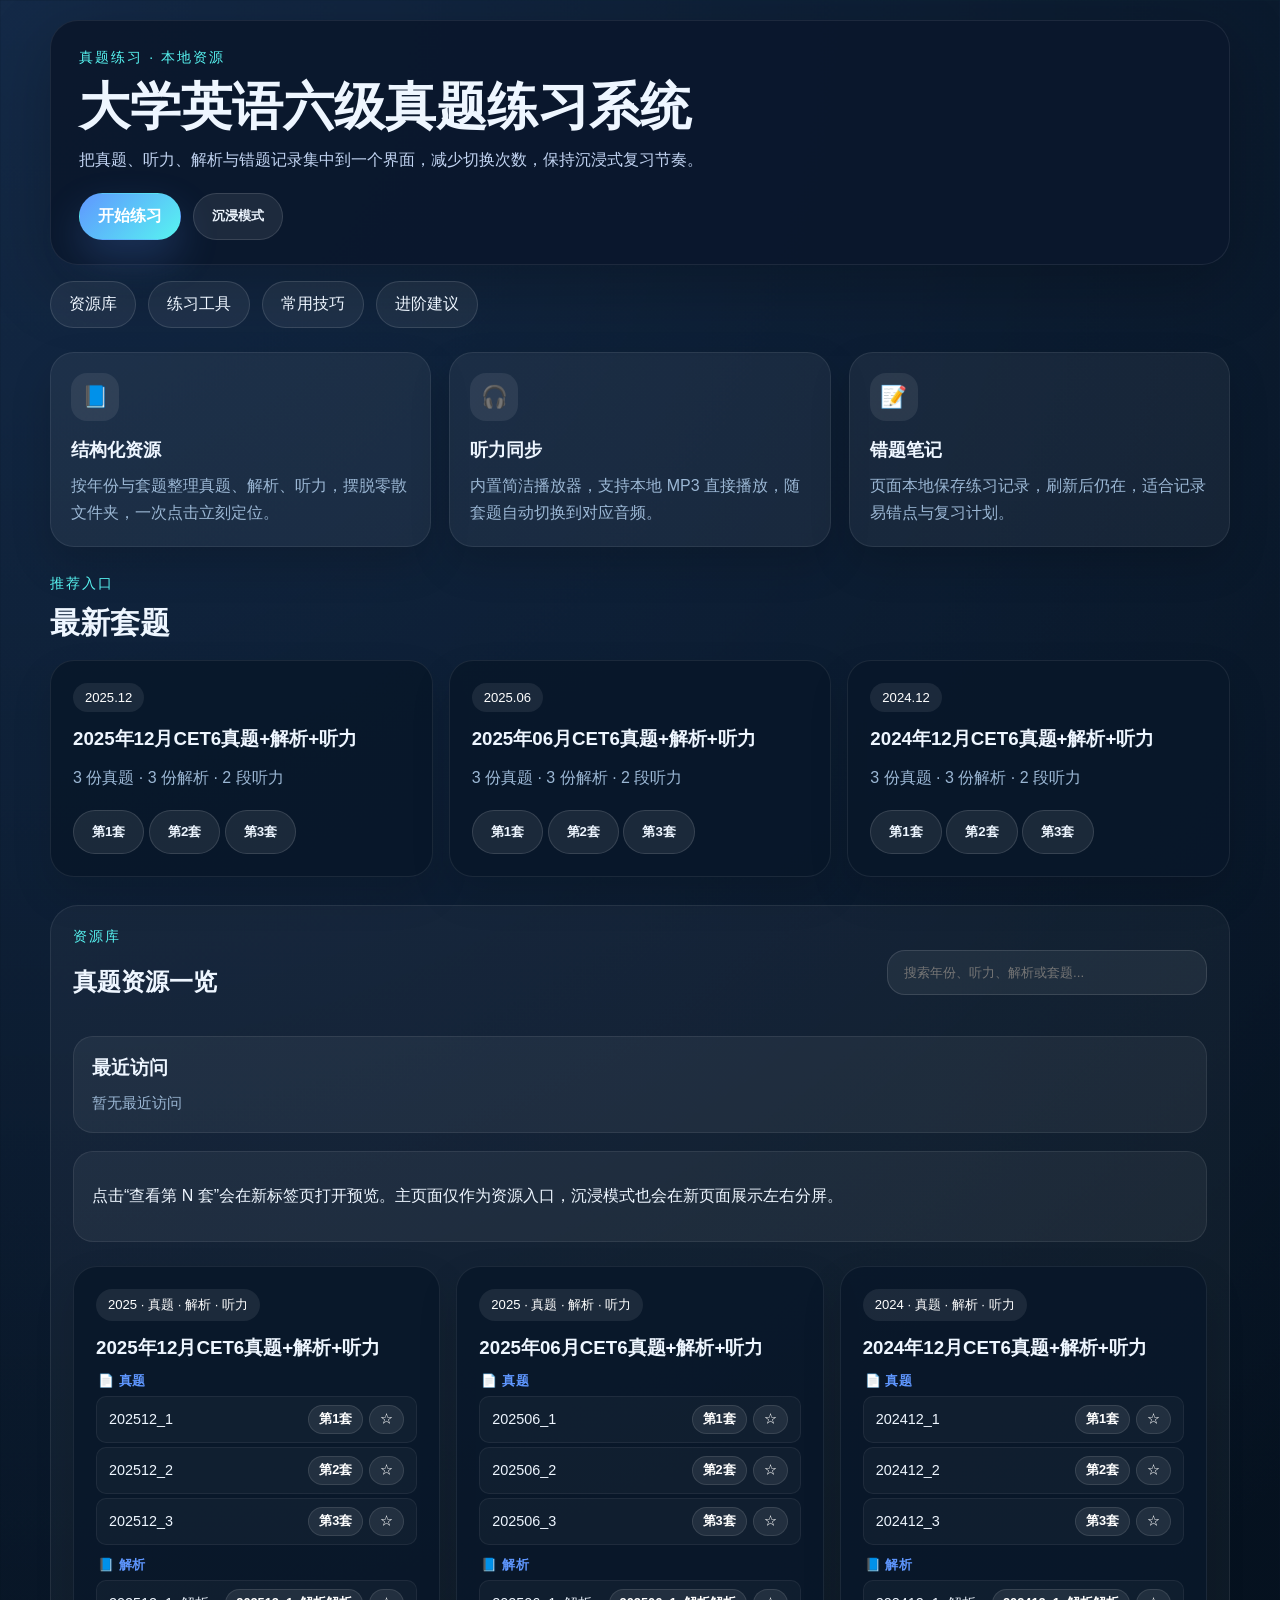
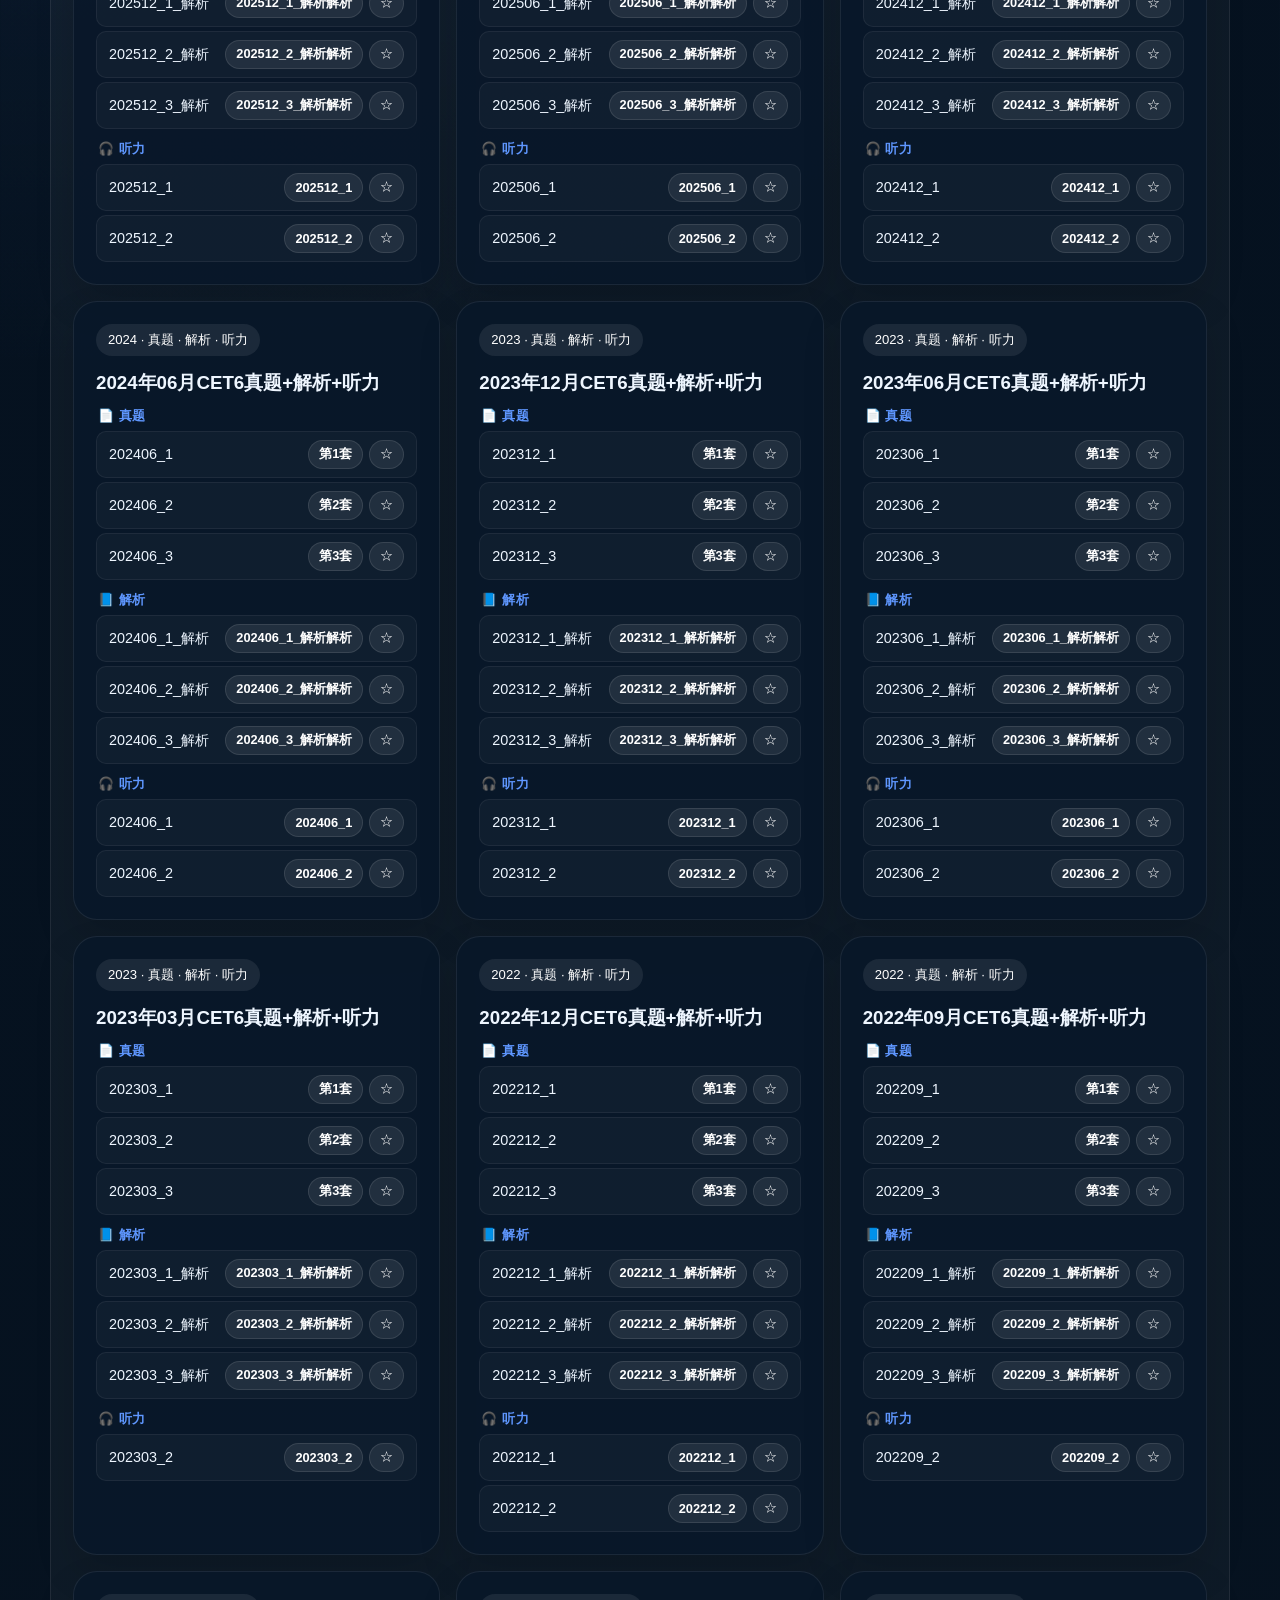
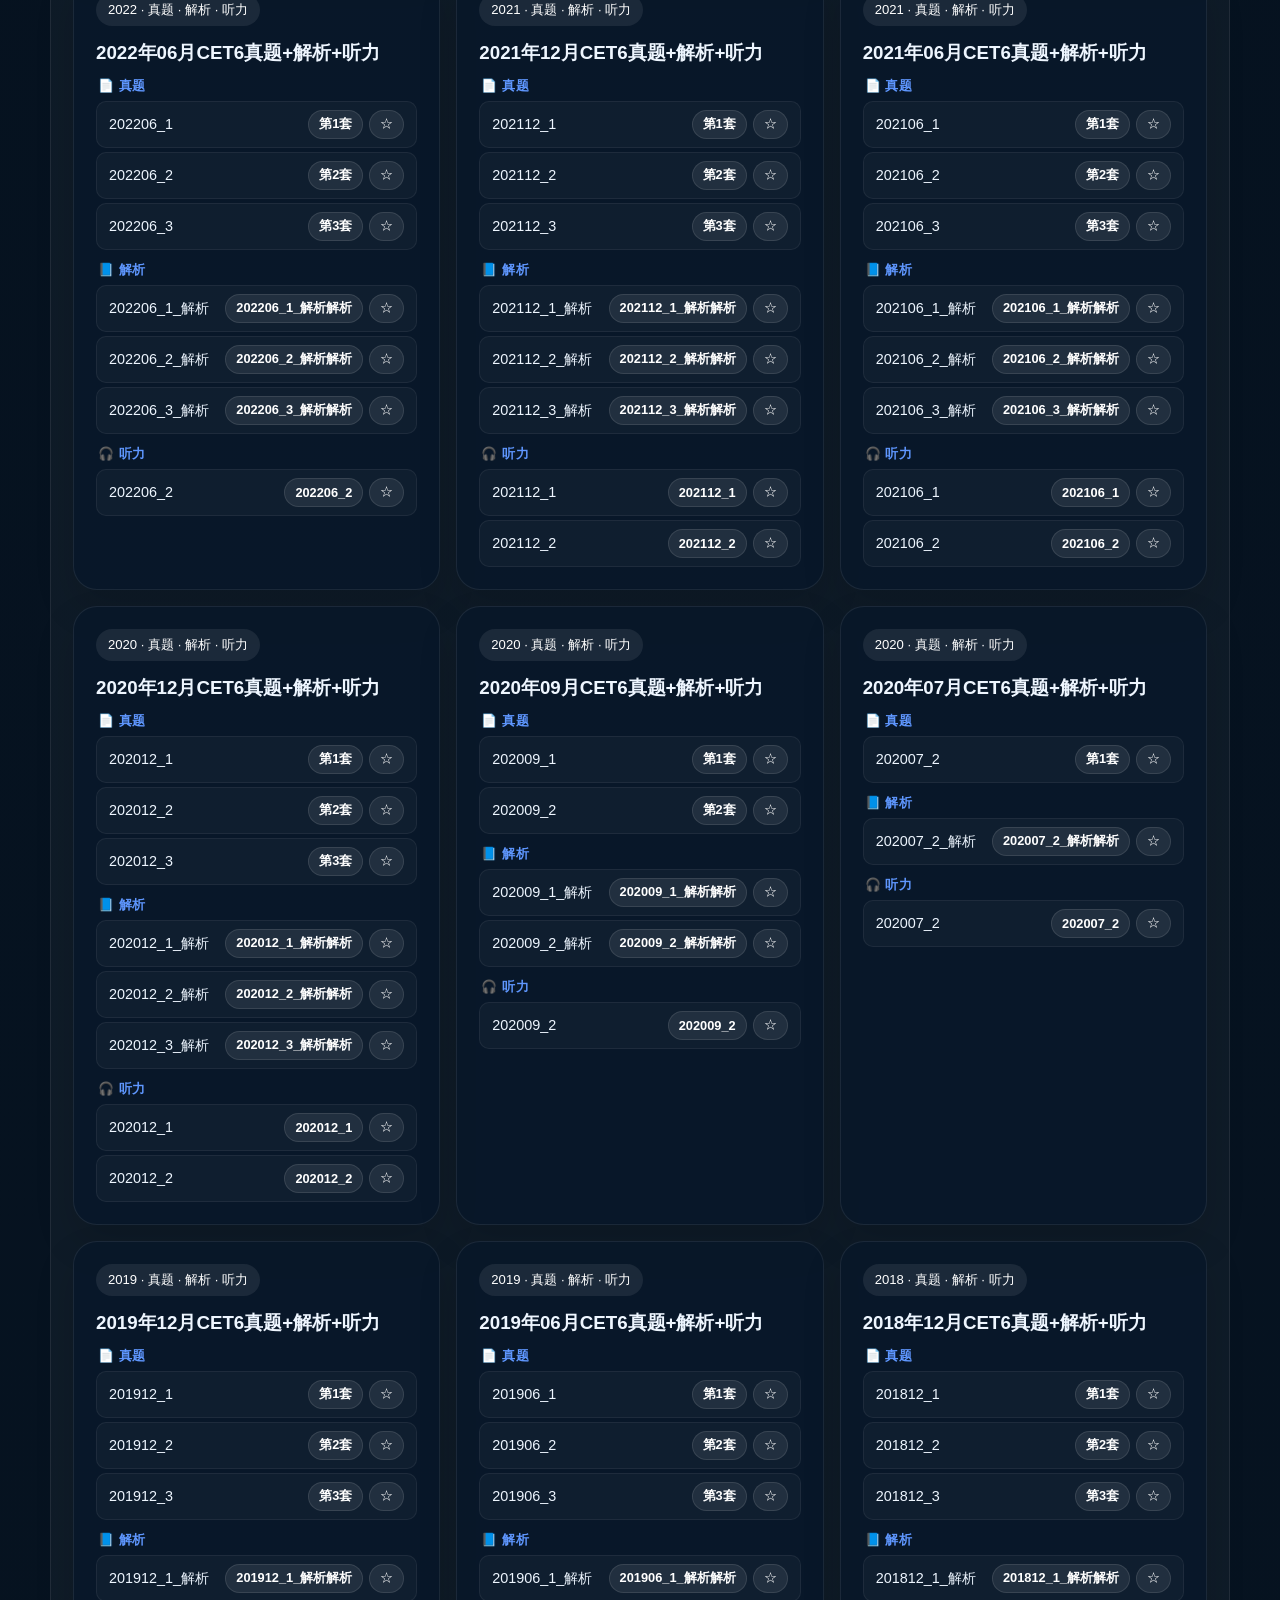
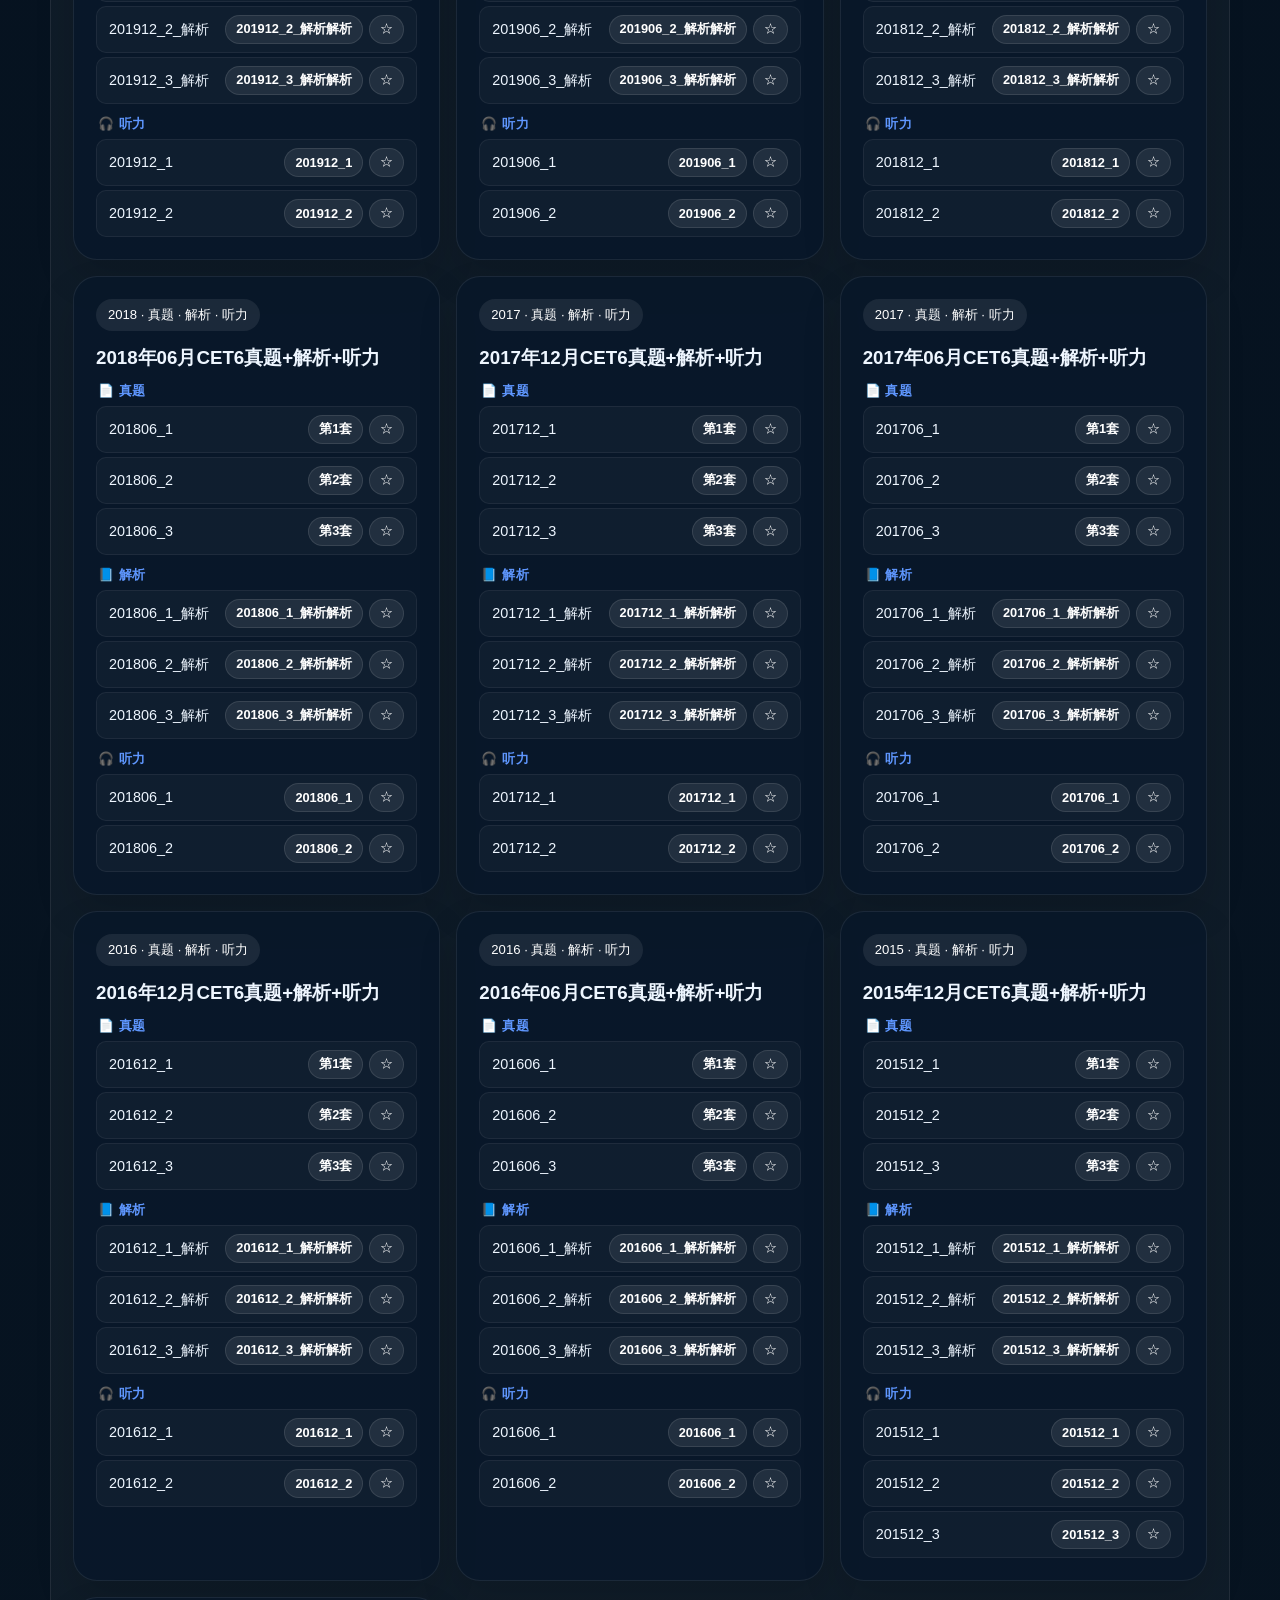
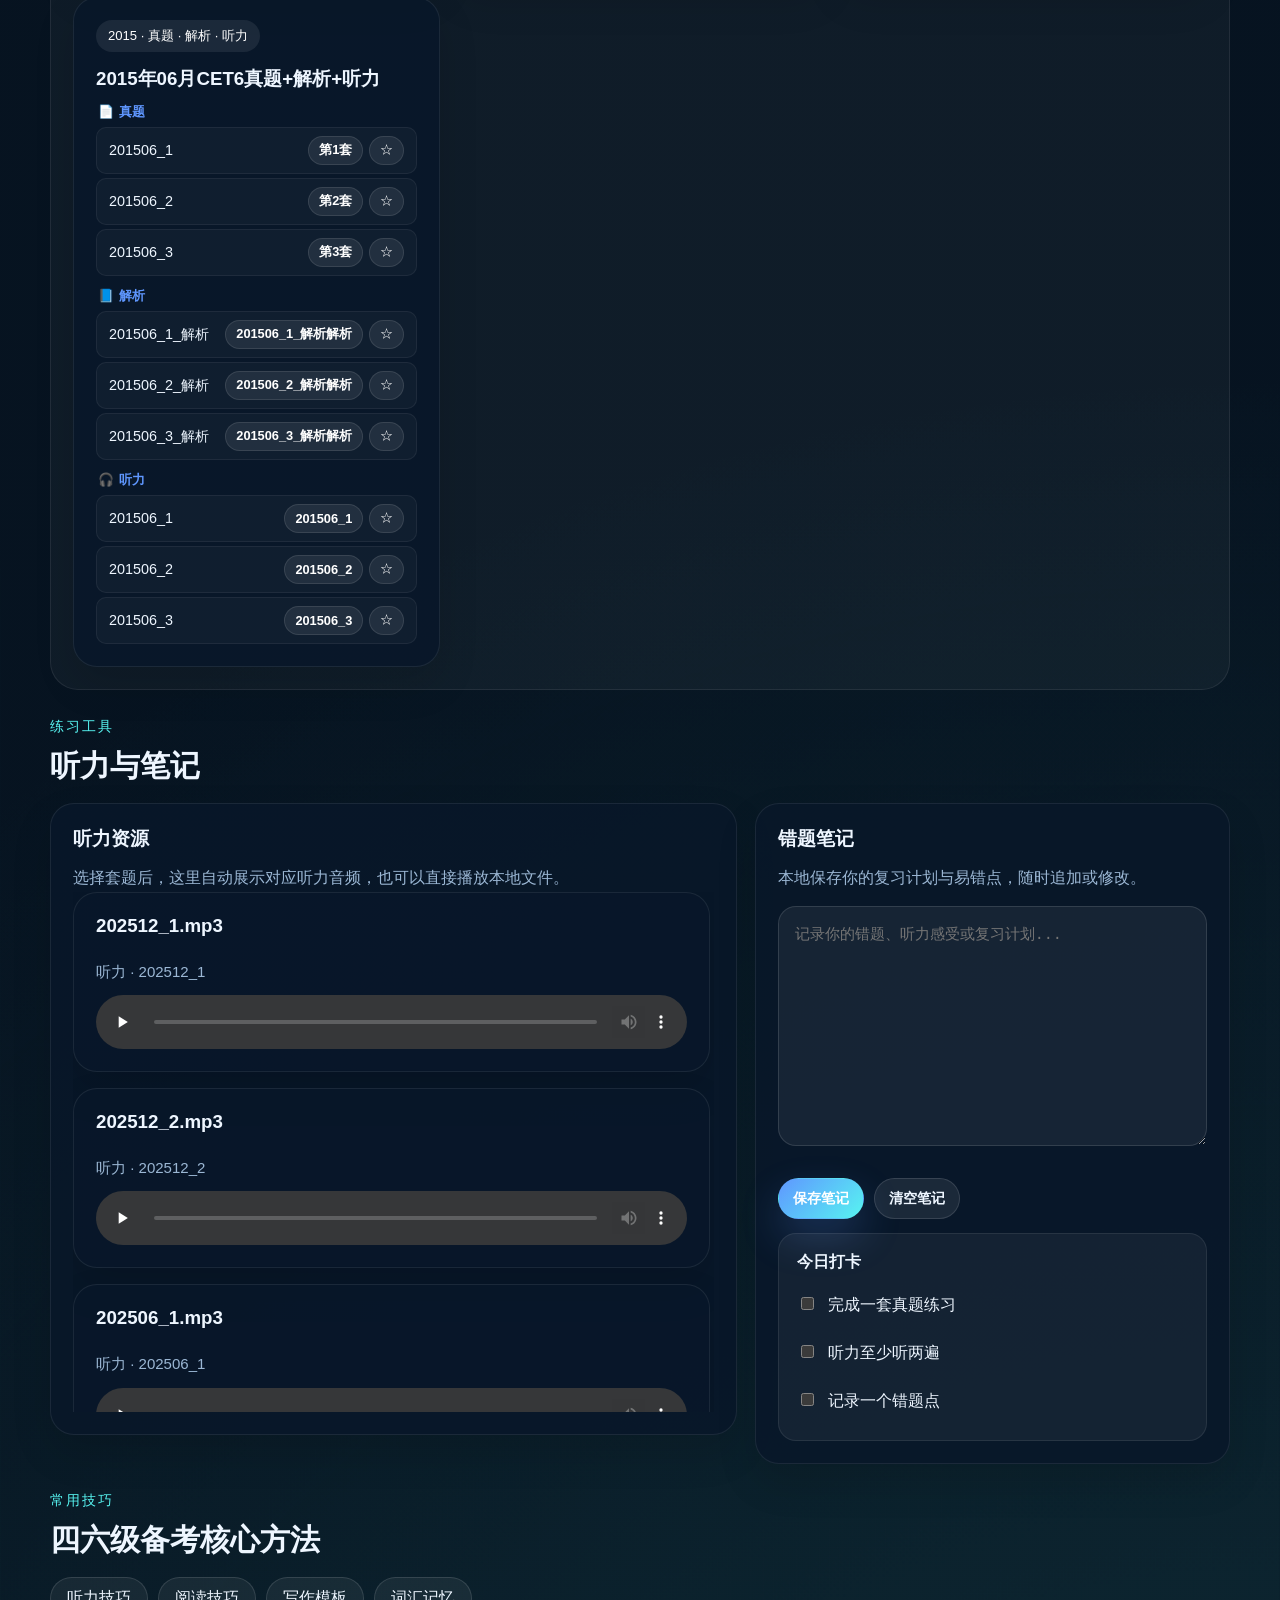
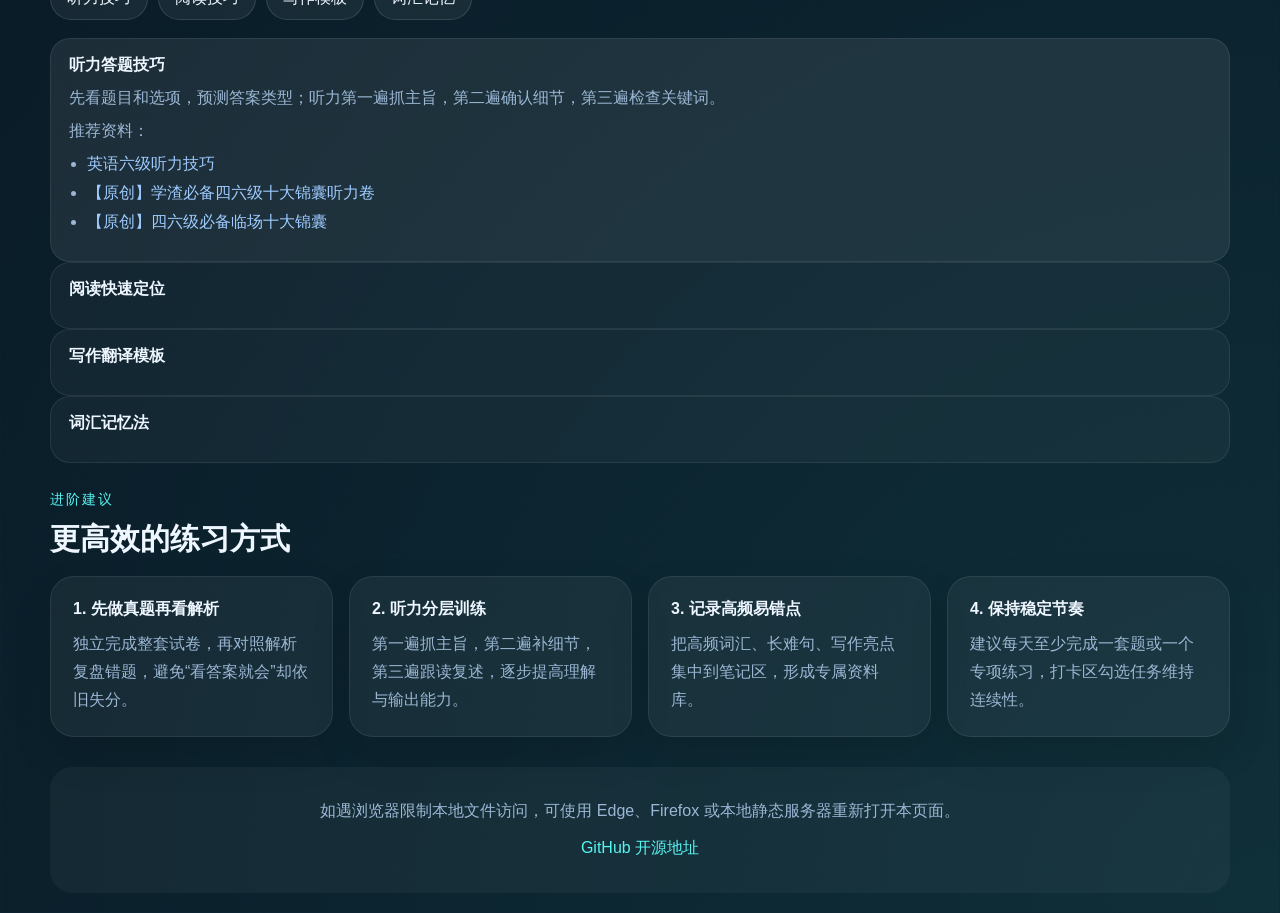
==== commit 8ada85ec: "feat: add GitHub repo link to homepage footer Co-Authored-By: Claude Opus 4.7 <noreply@anthropic.com" ====
--- a/index.html
+++ b/index.html
@@ -214,6 +214,7 @@
 
     <footer class="footer">
       <p>如遇浏览器限制本地文件访问，可使用 Edge、Firefox 或本地静态服务器重新打开本页面。</p>
+      <p style="margin-top:8px;"><a href="https://github.com/YSP0Github/Cet6-Practice" target="_blank" rel="noopener" style="color:var(--accent-2);text-decoration:none;">GitHub 开源地址</a></p>
     </footer>
   </div>
 
--- a/styles.css
+++ b/styles.css
@@ -410,33 +410,55 @@
   text-decoration: none;
 }
 .library-grid {
-  grid-template-columns: repeat(auto-fit, minmax(260px, 1fr));
+  grid-template-columns: repeat(auto-fit, minmax(280px, 1fr));
+}
+.resource-group {
+  margin-top: 12px;
+}
+.resource-group:first-child {
+  margin-top: 0;
+}
+.resource-group-title {
+  font-size: 0.8rem;
+  color: var(--accent);
+  font-weight: 600;
+  letter-spacing: 0.05em;
+  margin-bottom: 6px;
+  padding-left: 2px;
 }
 .library-card .resource-item {
   display: flex;
   flex-wrap: wrap;
   justify-content: space-between;
   align-items: center;
-  gap: 12px;
-  padding: 12px 14px;
-  border-radius: 16px;
-  background: rgba(255,255,255,0.04);
-  border: 1px solid rgba(255,255,255,0.08);
-}
-.resource-item strong {
-  font-size: 0.95rem;
+  gap: 8px;
+  padding: 8px 12px;
+  border-radius: 10px;
+  background: rgba(255,255,255,0.03);
+  border: 1px solid rgba(255,255,255,0.06);
+}
+.library-card .resource-item + .resource-item {
+  margin-top: 4px;
+}
+.resource-name {
+  font-size: 0.9rem;
+  color: var(--text);
+  min-width: 0;
+  overflow: hidden;
+  text-overflow: ellipsis;
+  white-space: nowrap;
 }
 .resource-item-actions {
   display: flex;
   flex-wrap: wrap;
   justify-content: flex-end;
-  gap: 8px;
+  gap: 6px;
 }
 .resource-item-actions button,
 .resource-item-actions a {
   border-radius: 999px;
-  padding: 8px 12px;
-  font-size: 0.85rem;
+  padding: 5px 10px;
+  font-size: 0.8rem;
 }
 .resource-item-actions a {
   color: #fff;
@@ -1057,18 +1079,20 @@
 }
 @media (max-width: 900px) {
   body {
-    padding: 16px;
+    padding: 14px;
   }
   .practice-grid,
   .feature-panels,
-  .library-grid,
   .card-grid,
   .tips-grid,
   .viewer-grid {
     grid-template-columns: 1fr;
   }
+  .library-grid {
+    grid-template-columns: repeat(auto-fit, minmax(240px, 1fr));
+  }
   .site-header {
-    padding: 20px;
+    padding: 18px;
   }
   .search-box input {
     width: 100%;
@@ -1080,6 +1104,220 @@
   #pdfViewer {
     min-height: 420px;
   }
+}
+@media (max-width: 600px) {
+  body {
+    padding: 10px;
+  }
+  .site-header {
+    padding: 16px;
+    border-radius: 20px;
+  }
+  .site-header h1 {
+    font-size: 1.4rem;
+  }
+  .header-actions {
+    flex-direction: column;
+  }
+  .header-actions .button {
+    width: 100%;
+    text-align: center;
+  }
+  .library-section {
+    padding: 14px;
+    border-radius: 18px;
+  }
+  .library-header {
+    flex-direction: column;
+    align-items: stretch;
+  }
+  .search-box input {
+    width: 100%;
+  }
+  .library-grid {
+    grid-template-columns: 1fr;
+  }
+  .featured-card,
+  .library-card,
+  .audio-card,
+  .panel-card,
+  .tip-card {
+    padding: 16px;
+    border-radius: 16px;
+  }
+  .library-card .resource-item {
+    flex-direction: column;
+    align-items: flex-start;
+    gap: 6px;
+    padding: 10px 12px;
+  }
+  .resource-item-actions {
+    width: 100%;
+    justify-content: flex-start;
+  }
+  .resource-item-actions button {
+    padding: 6px 10px;
+    font-size: 0.78rem;
+  }
+  .favorite-button {
+    padding: 6px 8px !important;
+    font-size: 0.85rem !important;
+  }
+  .skilltips-nav {
+    flex-wrap: wrap;
+  }
+  .skilltips-accordion .resource-links {
+    font-size: 0.88rem;
+  }
+  .plan-items label {
+    font-size: 0.9rem;
+  }
+  .mobile-tab {
+    padding: 12px 10px;
+    font-size: 0.88rem;
+  }
+  .mobile-pdf-viewer {
+    padding: 8px;
+    min-height: 300px;
+  }
+}
+
+/* Mobile PDF fallback */
+.mobile-pdf-loading {
+  display: flex;
+  flex-direction: column;
+  align-items: center;
+  justify-content: center;
+  gap: 12px;
+  padding: 60px 20px;
+  min-height: 300px;
+  text-align: center;
+}
+.mobile-pdf-loading p {
+  margin: 0;
+  color: var(--text);
+  font-size: 0.95rem;
+}
+.mobile-pdf-loading-hint {
+  color: var(--muted) !important;
+  font-size: 0.82rem !important;
+}
+.mobile-pdf-spinner {
+  width: 36px;
+  height: 36px;
+  border: 3px solid rgba(255,255,255,0.12);
+  border-top-color: var(--accent);
+  border-radius: 50%;
+  animation: spin 0.8s linear infinite;
+}
+@keyframes spin {
+  to { transform: rotate(360deg); }
+}
+.mobile-pdf-fallback {
+  display: flex;
+  flex-direction: column;
+  align-items: center;
+  justify-content: center;
+  gap: 14px;
+  padding: 40px 20px;
+  min-height: 300px;
+  text-align: center;
+}
+.mobile-pdf-icon {
+  font-size: 3rem;
+  opacity: 0.6;
+}
+.mobile-pdf-name {
+  color: var(--muted);
+  font-size: 0.9rem;
+  margin: 0;
+  word-break: break-all;
+}
+.mobile-pdf-open {
+  text-decoration: none;
+  padding: 12px 28px;
+  font-size: 1rem;
+}
+
+/* Mobile tab layout */
+.mobile-tabs {
+  flex: 1;
+  display: flex;
+  flex-direction: column;
+  min-height: 0;
+}
+.mobile-tab-bar {
+  display: flex;
+  gap: 0;
+  border-radius: 16px 16px 0 0;
+  background: rgba(255,255,255,0.04);
+  border: 1px solid rgba(255,255,255,0.08);
+  border-bottom: none;
+  overflow: hidden;
+  position: sticky;
+  top: 0;
+  z-index: 10;
+}
+.mobile-tab {
+  flex: 1;
+  padding: 14px 16px;
+  border: none;
+  background: transparent;
+  color: var(--muted);
+  font-size: 0.95rem;
+  font-weight: 600;
+  cursor: pointer;
+  transition: color 0.15s ease, background 0.15s ease;
+  position: relative;
+}
+.mobile-tab:not(:last-child)::after {
+  content: '';
+  position: absolute;
+  right: 0;
+  top: 20%;
+  height: 60%;
+  width: 1px;
+  background: rgba(255,255,255,0.1);
+}
+.mobile-tab:hover {
+  color: var(--text);
+  background: rgba(255,255,255,0.04);
+}
+.mobile-tab.active {
+  color: #fff;
+  background: rgba(95,151,255,0.12);
+}
+.mobile-tab.active::after {
+  display: none;
+}
+.mobile-tab-content {
+  flex: 1;
+  border-radius: 0 0 16px 16px;
+  background: var(--surface);
+  border: 1px solid rgba(255,255,255,0.08);
+  border-top: none;
+  overflow: auto;
+  min-height: 0;
+}
+.mobile-audio-bar {
+  padding: 16px;
+}
+.mobile-audio-bar audio {
+  width: 100%;
+}
+.mobile-pdf-viewer {
+  width: 100%;
+  min-height: 400px;
+  overflow: auto;
+  padding: 12px;
+  box-sizing: border-box;
+}
+.mobile-pdf-viewer canvas {
+  display: block;
+  margin: 0 auto;
+  max-width: 100%;
+  height: auto;
+  border-radius: 8px;
 }
 
 /* Utility classes */
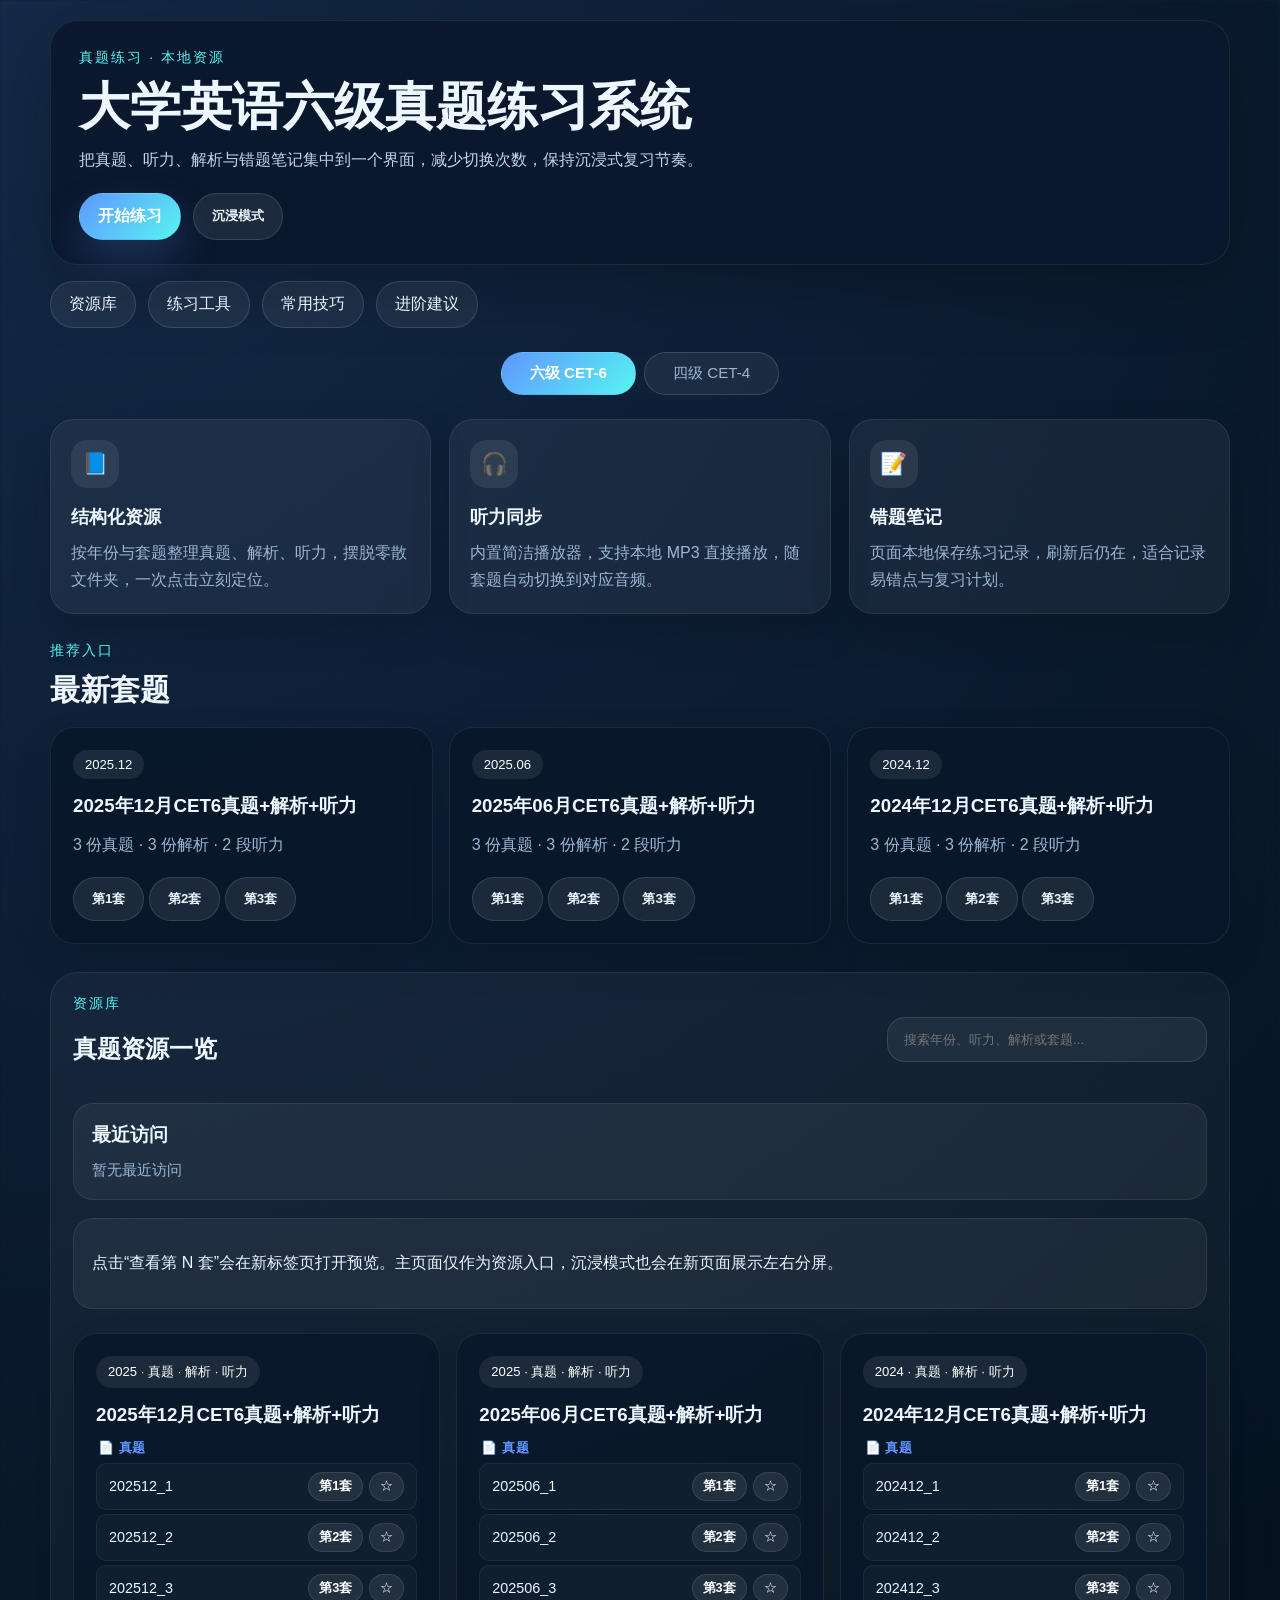
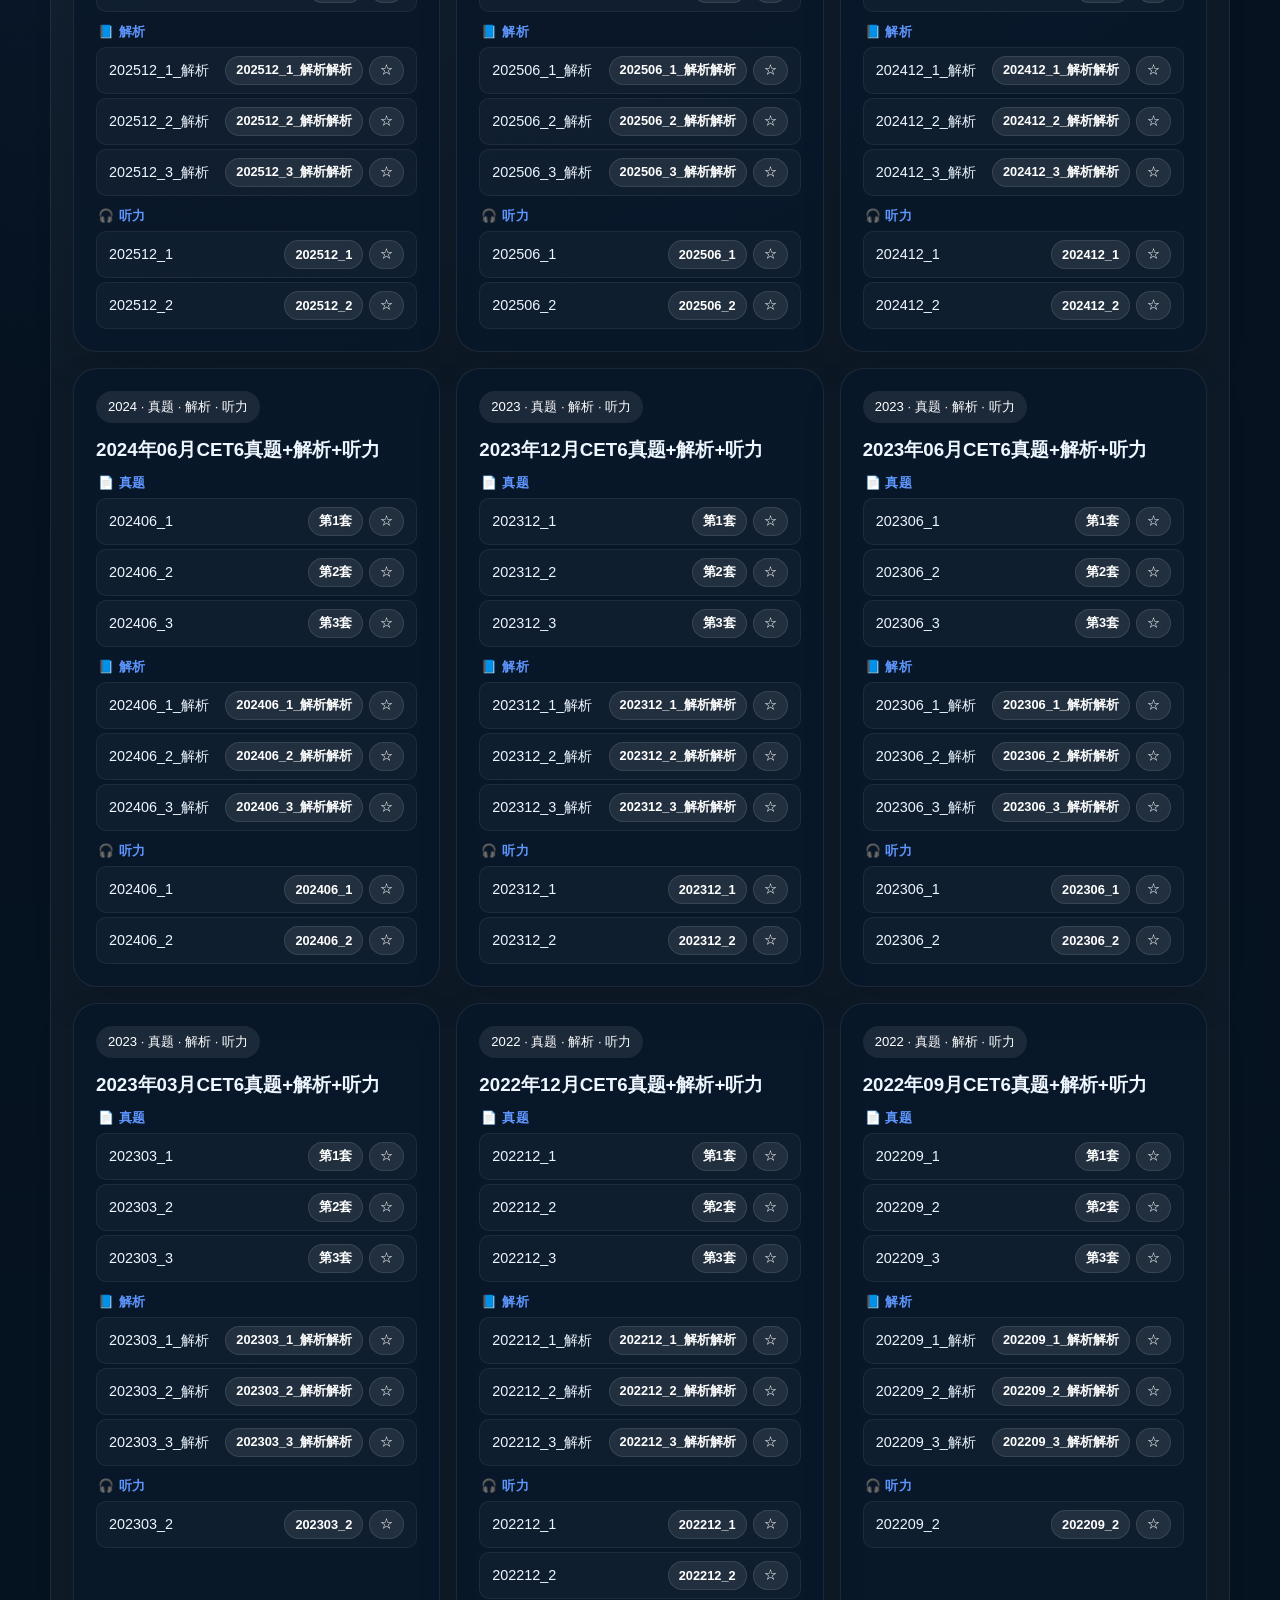
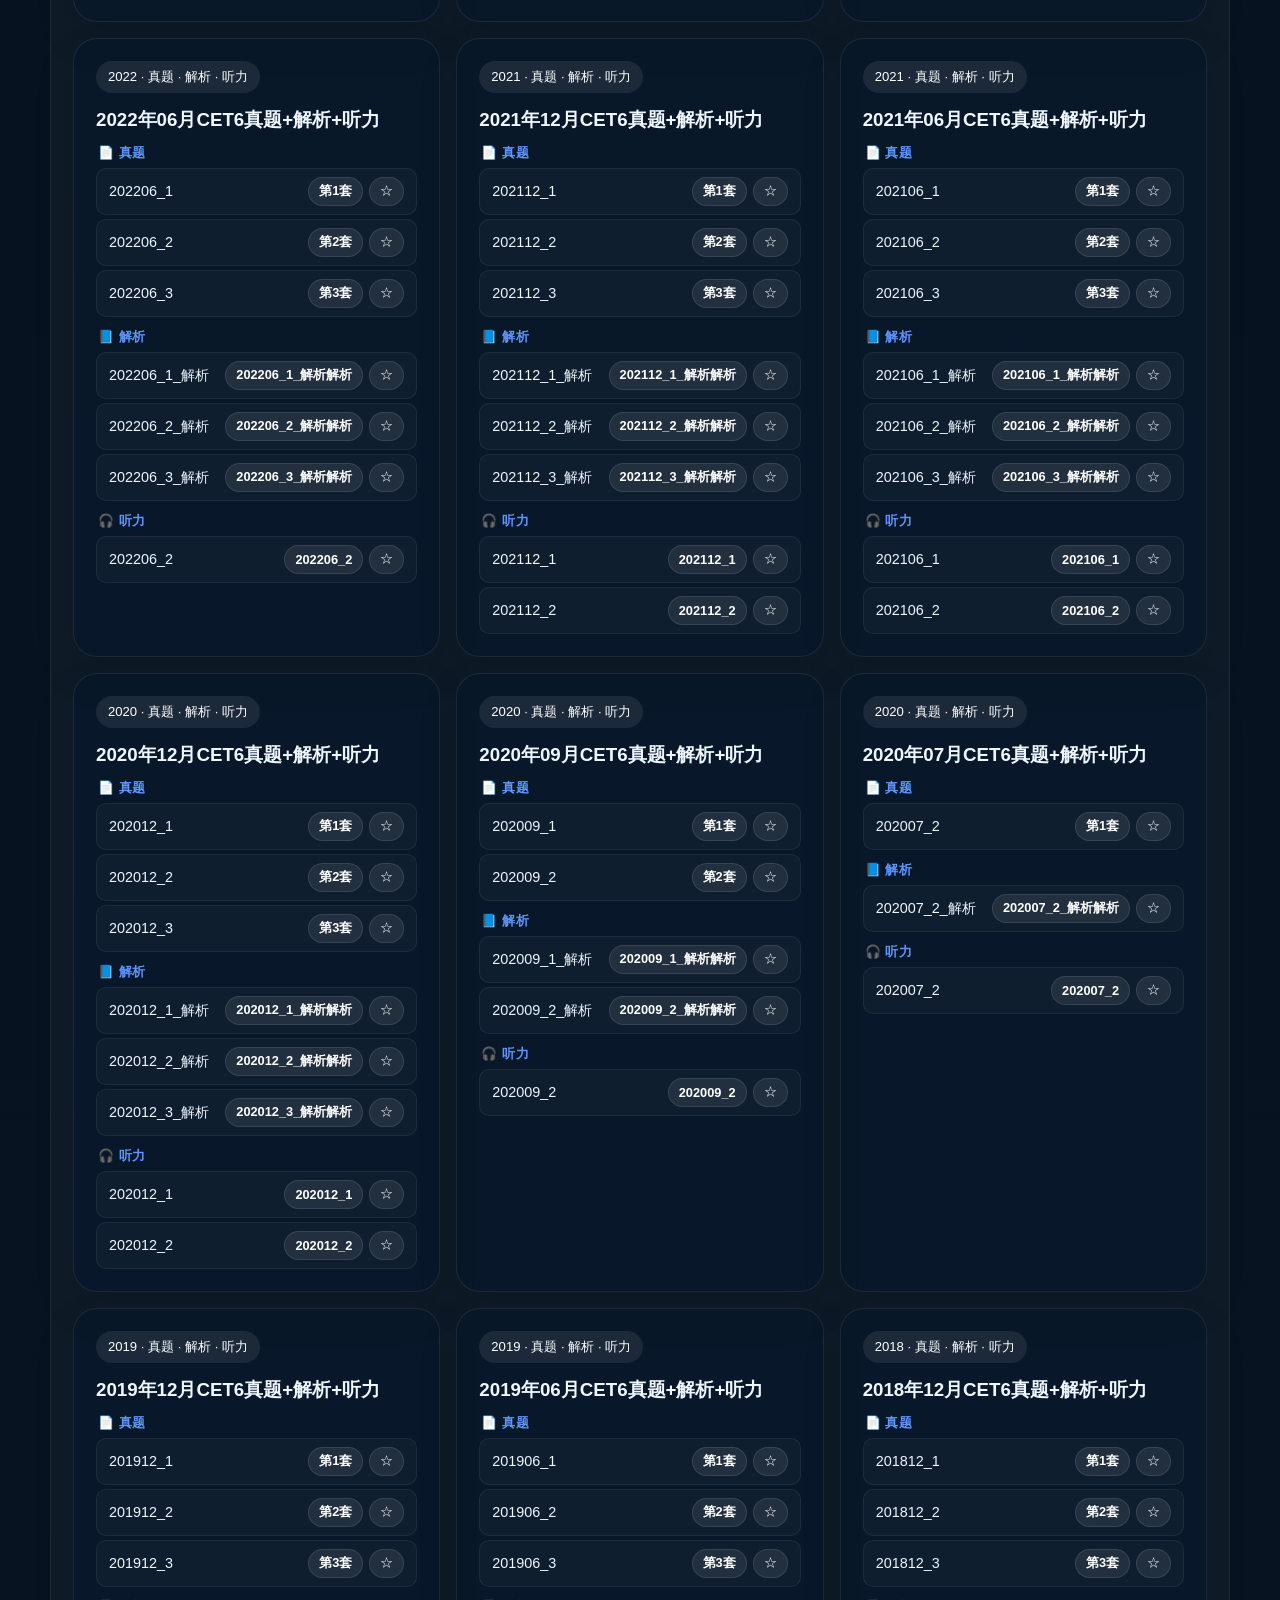
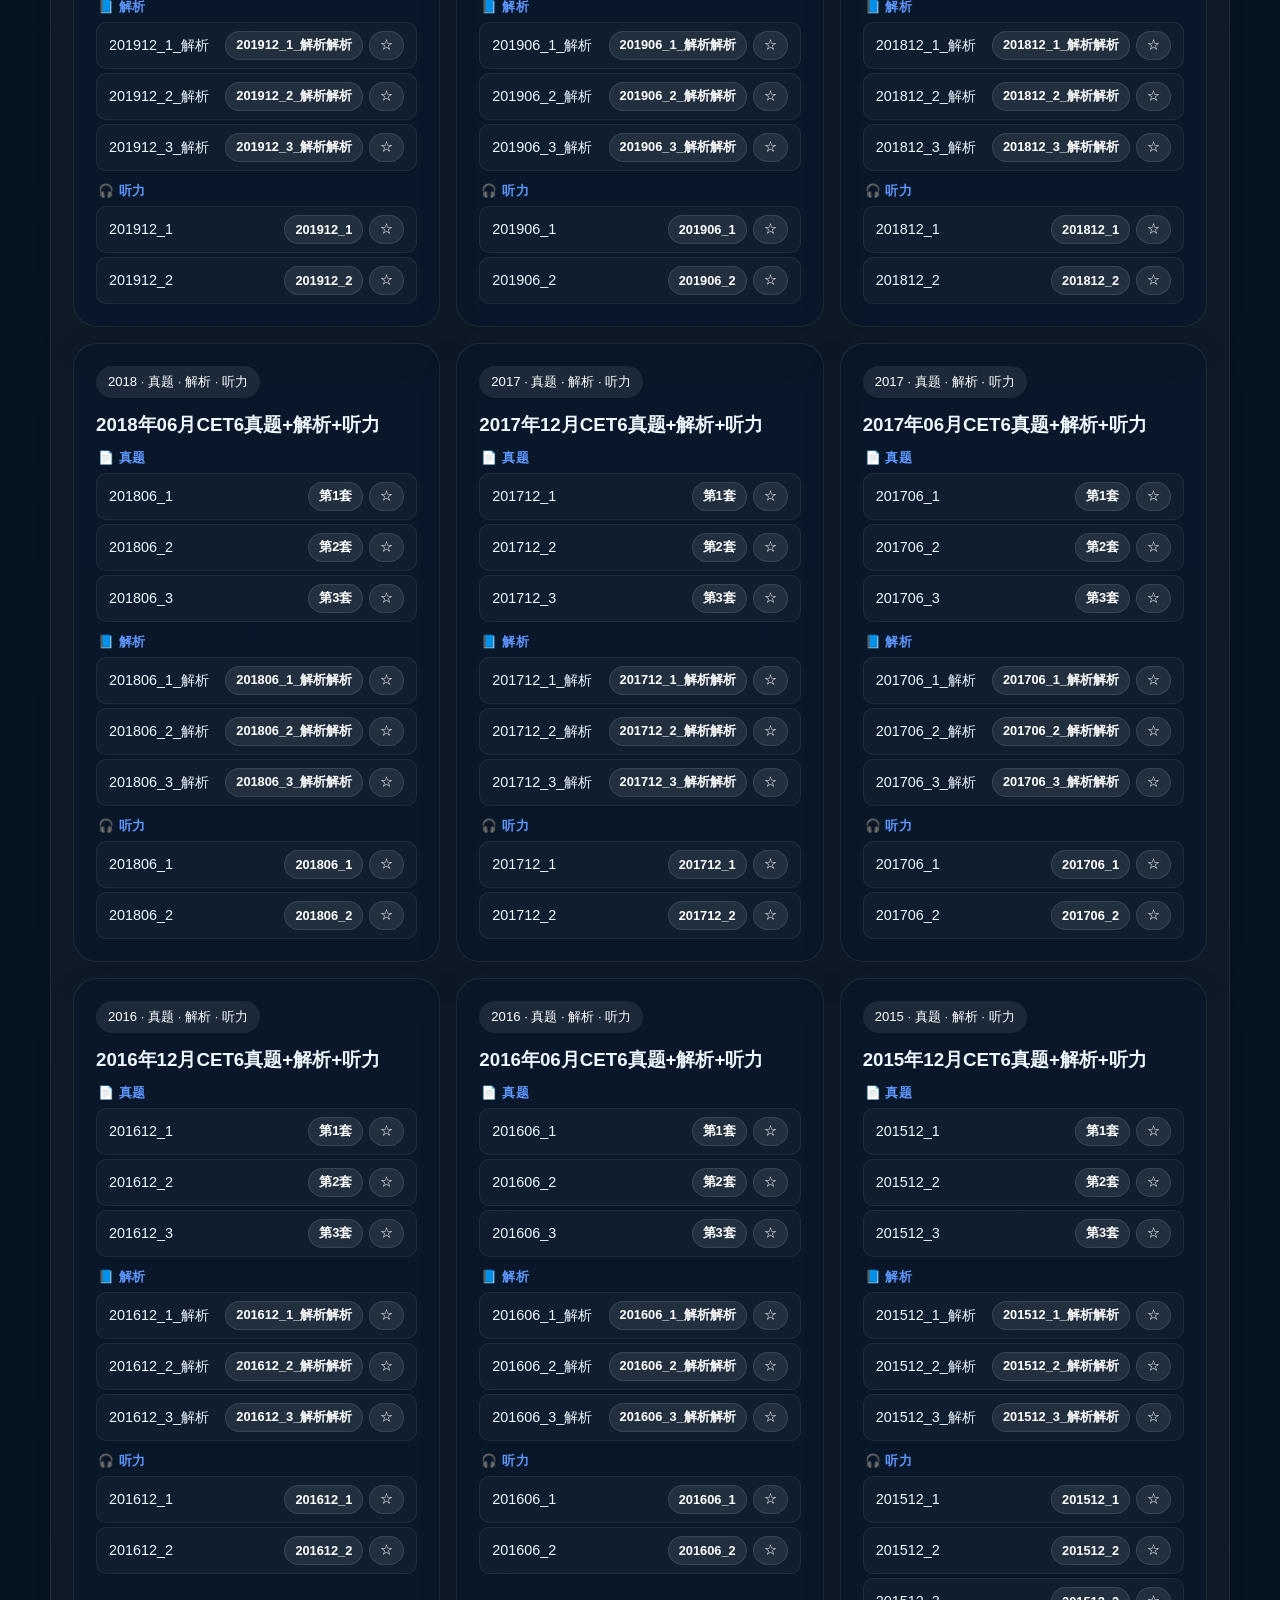
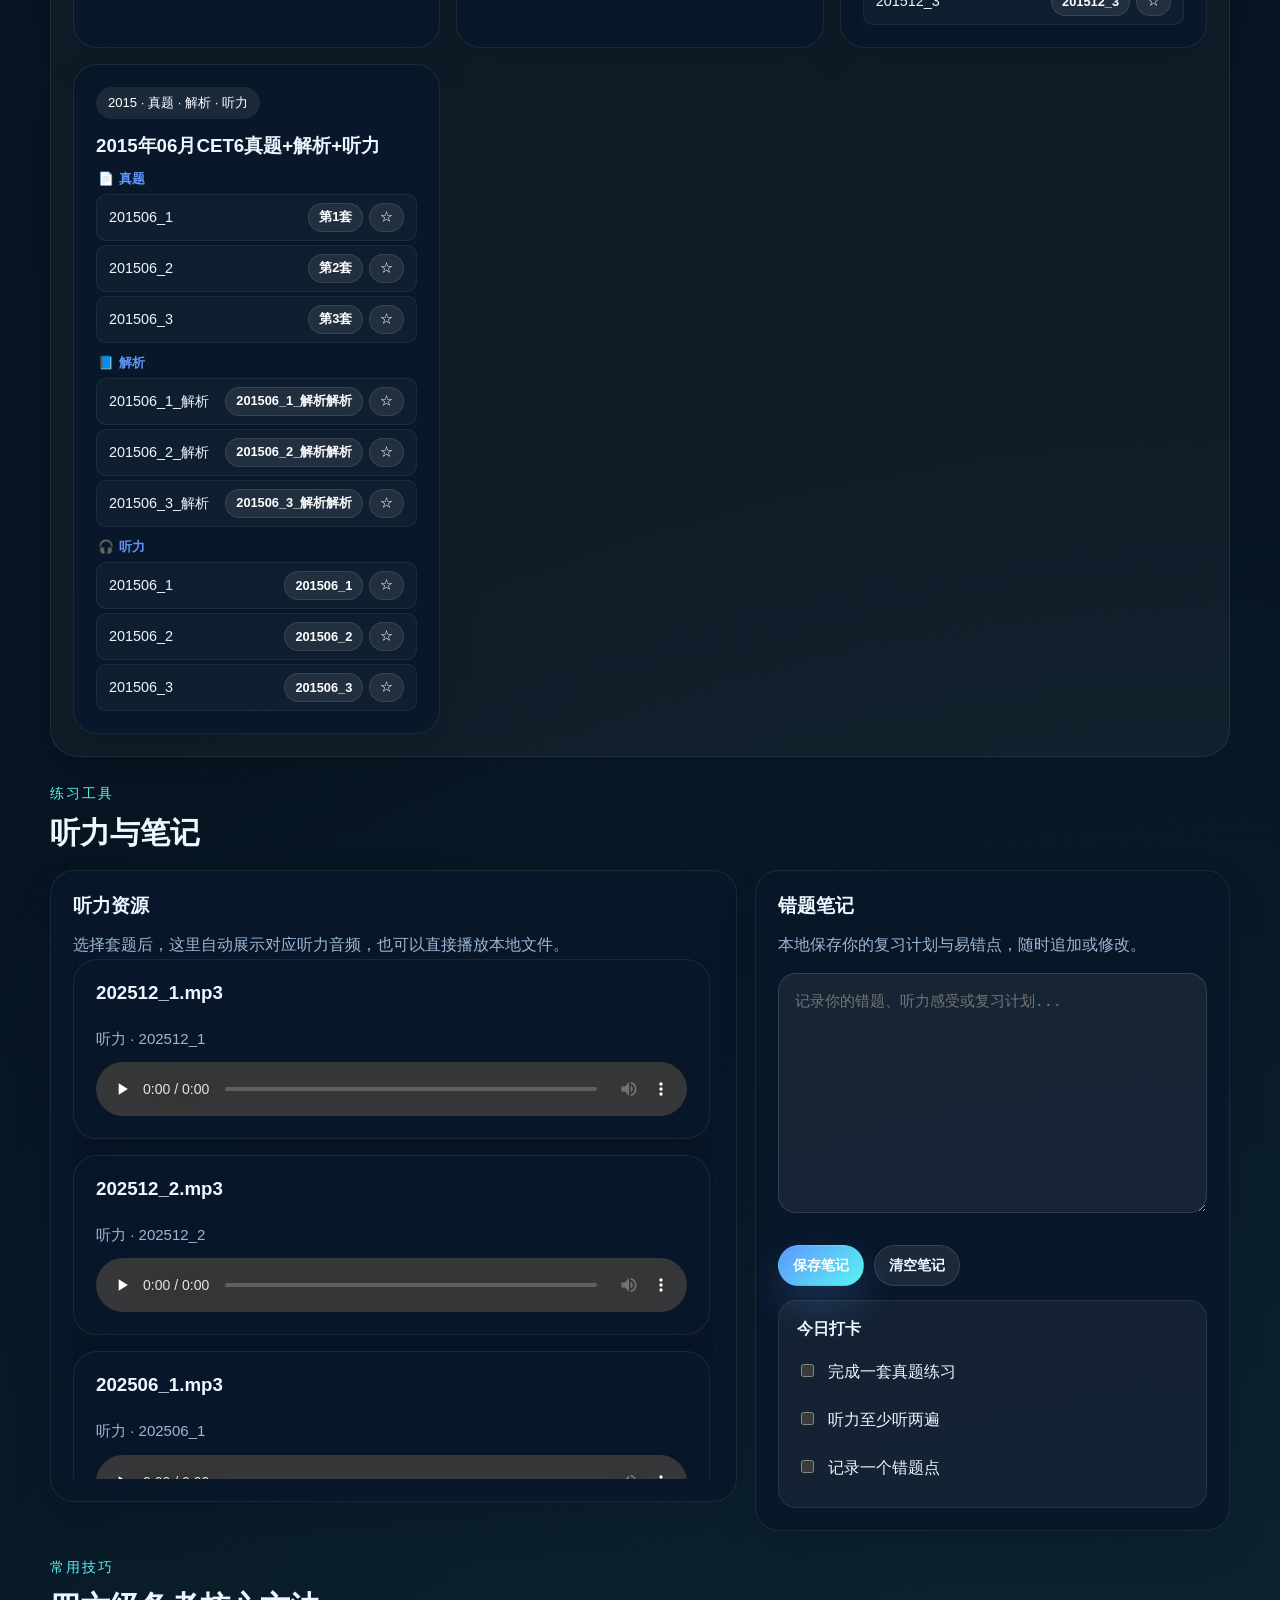
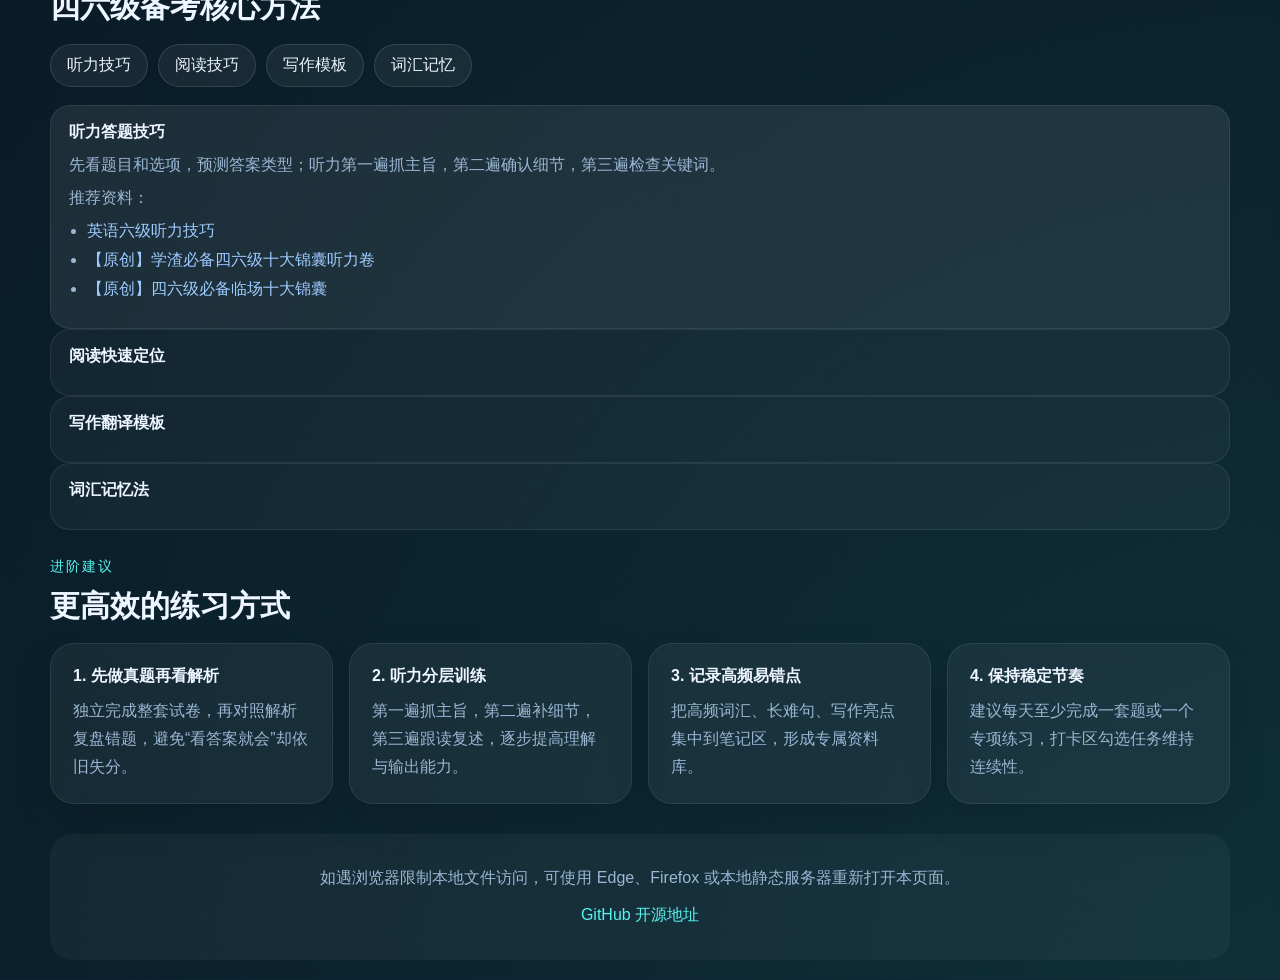
==== commit 144a5caa: "feat: add CET-4 (四级) support alongside CET-6 Expand the practice system to serve both CET-4 and CET-" ====
--- a/index.html
+++ b/index.html
@@ -3,8 +3,8 @@
 <head>
   <meta charset="UTF-8" />
   <meta name="viewport" content="width=device-width, initial-scale=1.0" />
-  <title>大学英语六级真题练习系统</title>
-  <meta name="description" content="2015-2025年大学英语六级真题练习系统，包含真题PDF、解析、听力音频和错题笔记，一站式备考工具。" />
+  <title>大学英语四六级真题练习系统</title>
+  <meta name="description" content="2015-2025年大学英语四六级真题练习系统，包含真题PDF、解析、听力音频和错题笔记，一站式备考工具。" />
   <meta name="theme-color" content="#071421" />
   <link rel="icon" type="image/svg+xml" href="favicon.svg" />
   <link rel="stylesheet" href="styles.css" />
@@ -14,8 +14,8 @@
     <header class="site-header">
       <div>
         <p class="eyebrow">真题练习 · 本地资源</p>
-        <h1>大学英语六级真题练习系统</h1>
-        <p>把真题、听力、解析与错题记录集中到一个界面，减少切换次数，保持沉浸式复习节奏。</p>
+        <h1 id="siteTitle">大学英语六级真题练习系统</h1>
+        <p id="siteDesc">把真题、听力、解析与错题记录集中到一个界面，减少切换次数，保持沉浸式复习节奏。</p>
       </div>
       <div class="header-actions">
         <a class="button button-primary" href="#latest">开始练习</a>
@@ -29,6 +29,11 @@
       <a class="nav-link" href="#skilltips">常用技巧</a>
       <a class="nav-link" href="#tips">进阶建议</a>
     </nav>
+
+    <div class="level-switcher" id="levelSwitcher" role="tablist" aria-label="四六级切换">
+      <button type="button" class="level-tab active" data-level="cet6" role="tab" aria-selected="true">六级 CET-6</button>
+      <button type="button" class="level-tab" data-level="cet4" role="tab" aria-selected="false">四级 CET-4</button>
+    </div>
 
     <section class="feature-panels">
       <article class="feature-card">
--- a/styles.css
+++ b/styles.css
@@ -173,6 +173,34 @@
   background: rgba(95,151,255,0.14);
   border-color: rgba(95,151,255,0.28);
 }
+.level-switcher {
+  display: flex;
+  gap: 8px;
+  justify-content: center;
+  margin: 0 0 24px;
+}
+.level-tab {
+  padding: 10px 28px;
+  border-radius: 999px;
+  border: 1px solid rgba(255,255,255,0.14);
+  background: rgba(255,255,255,0.06);
+  color: var(--muted);
+  cursor: pointer;
+  font-size: 0.95rem;
+  font-weight: 500;
+  transition: all 0.2s ease;
+}
+.level-tab:hover {
+  background: rgba(95,151,255,0.14);
+  border-color: rgba(95,151,255,0.28);
+  color: var(--text);
+}
+.level-tab.active {
+  background: linear-gradient(135deg, var(--accent), var(--accent-2));
+  border-color: transparent;
+  color: #fff;
+  font-weight: 600;
+}
 .skilltips-grid,
 .skilltips-detail-grid {
   display: grid;
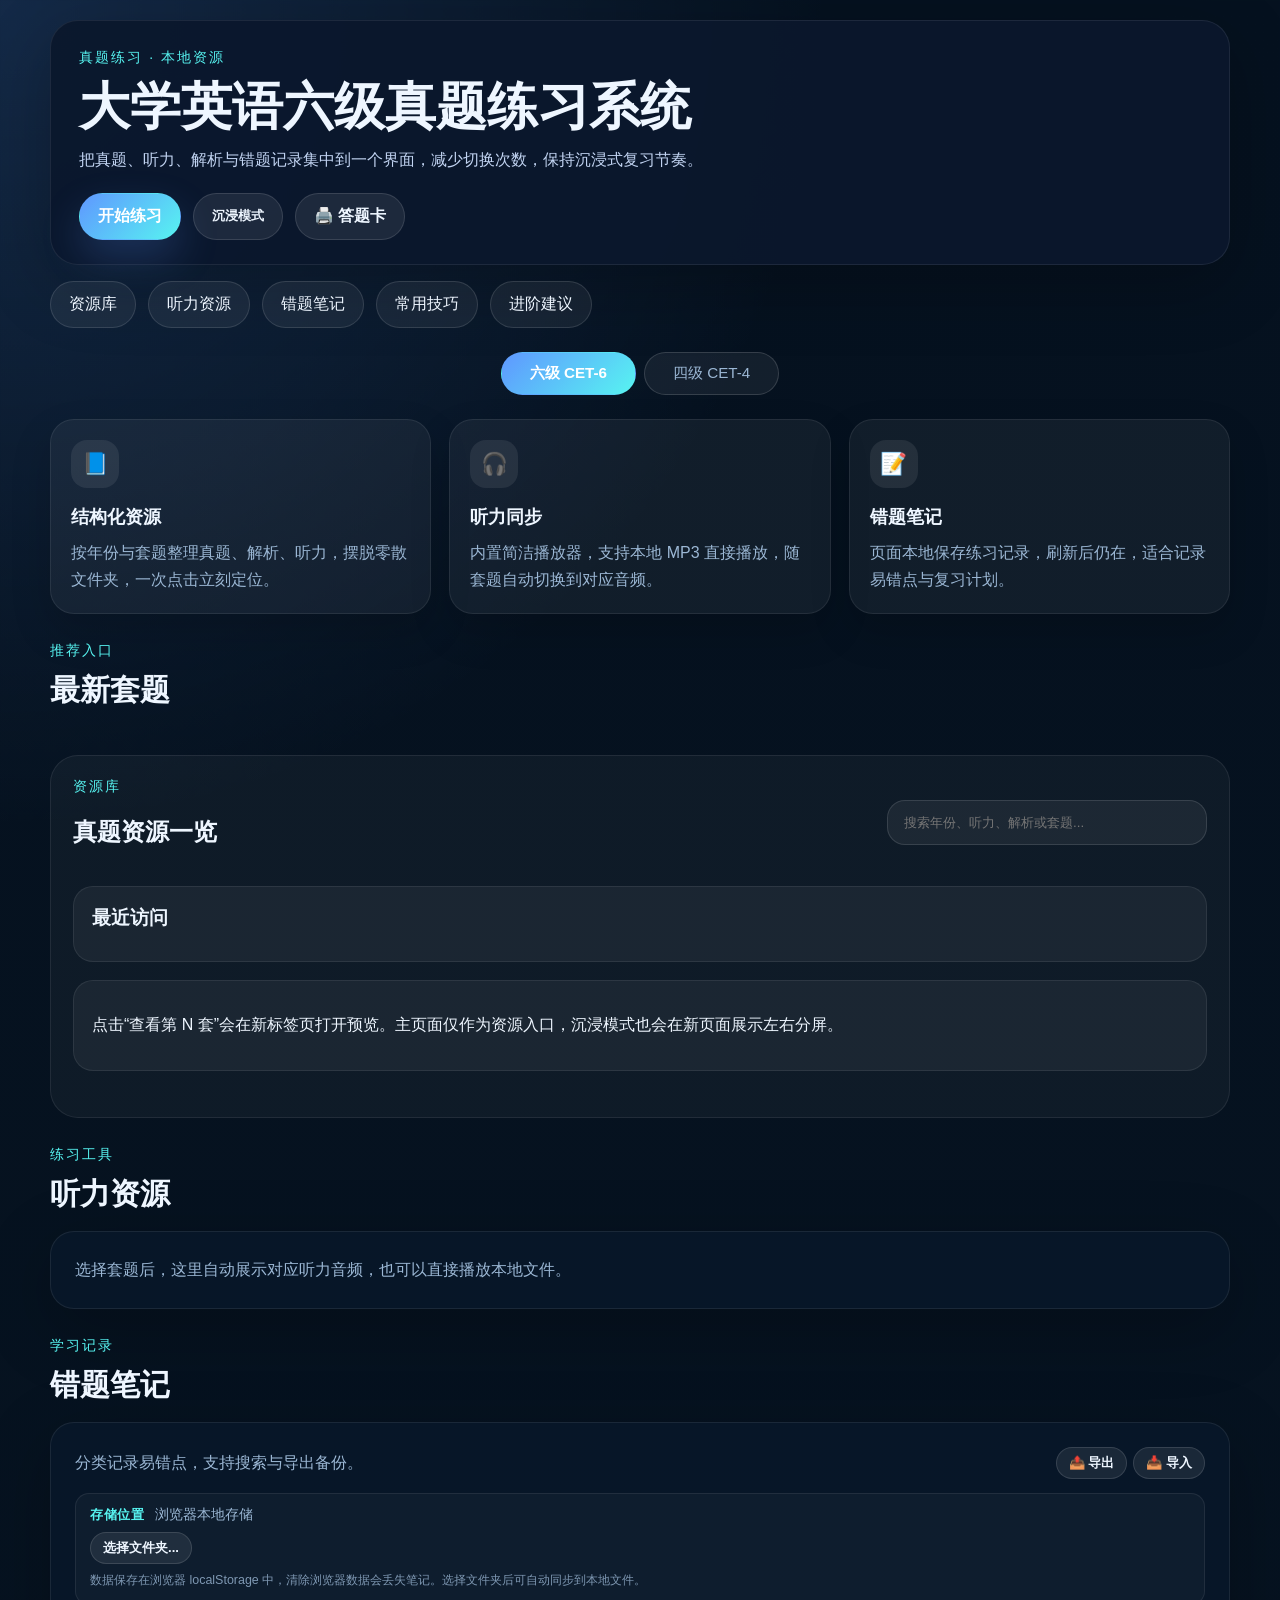
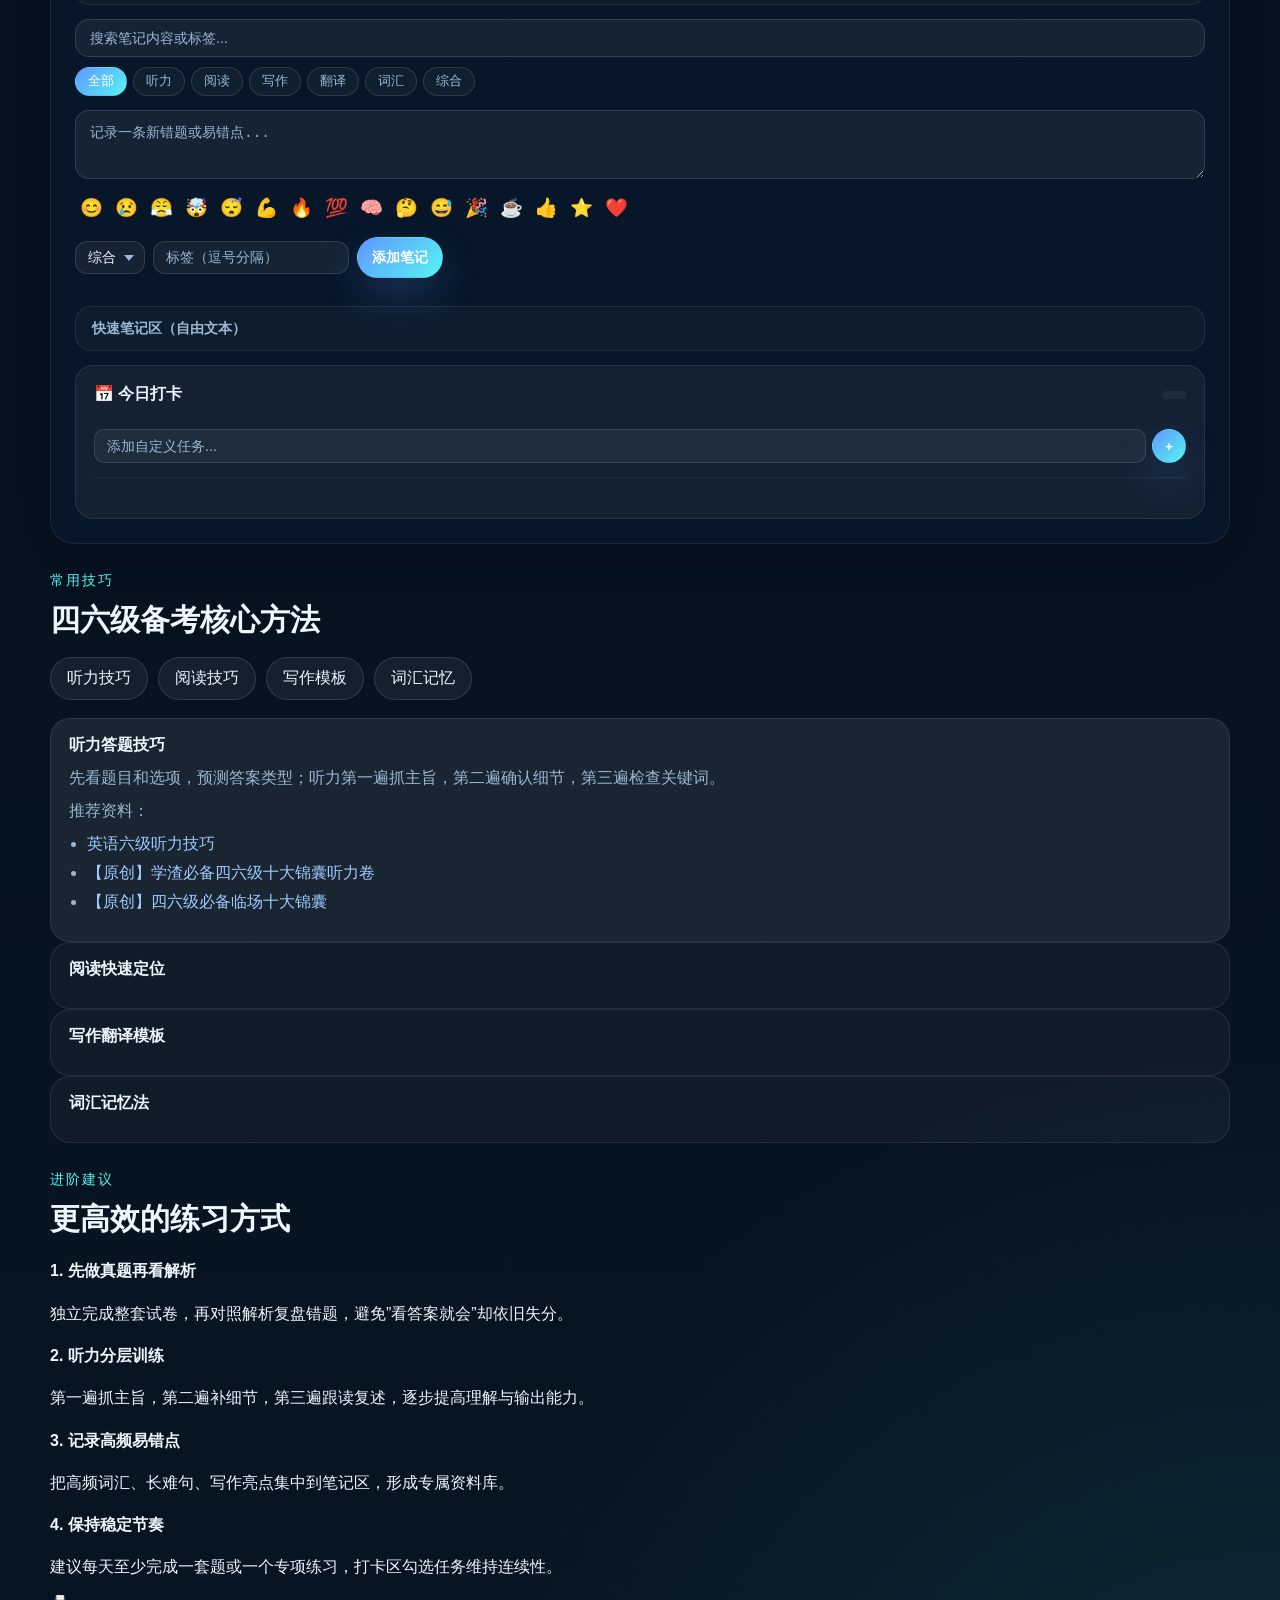
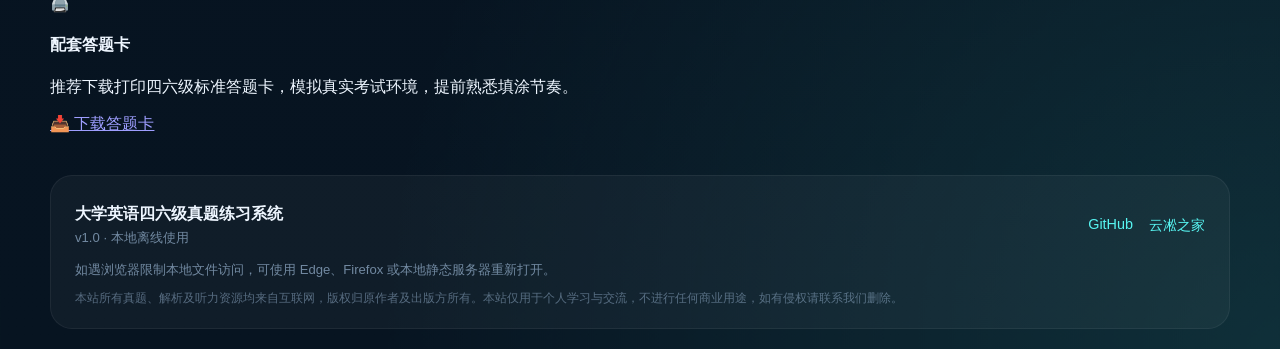
==== commit 49e07367: "feat: improve tablet compatibility and polish UI details - Broaden isMobile() threshold from 768px t" ====
--- a/index.html
+++ b/index.html
@@ -11,6 +11,12 @@
 </head>
 <body>
   <div class="app-shell">
+    <div id="dataReminder" class="data-reminder" hidden>
+      <span class="data-reminder-icon">💾</span>
+      <p><strong>数据保存提示：</strong>你的笔记和打卡数据仅保存在当前浏览器中，不会自动同步到其他设备或浏览器。建议定期使用「导出备份」保存数据，换设备时通过「导入」恢复。</p>
+      <button type="button" class="data-reminder-close" id="dismissReminder" aria-label="关闭提示">×</button>
+    </div>
+
     <header class="site-header">
       <div>
         <p class="eyebrow">真题练习 · 本地资源</p>
@@ -20,12 +26,14 @@
       <div class="header-actions">
         <a class="button button-primary" href="#latest">开始练习</a>
         <button class="button button-secondary" id="toggleImmersive">沉浸模式</button>
+        <a class="button button-secondary" href="resources/新版大学英语四六级答题卡（推荐打印）.pdf" target="_blank" rel="noopener">🖨️ 答题卡</a>
       </div>
     </header>
 
     <nav class="home-nav-links" aria-label="首页快速导航">
       <a class="nav-link" href="#library">资源库</a>
-      <a class="nav-link" href="#practice">练习工具</a>
+      <a class="nav-link" href="#practice">听力资源</a>
+      <a class="nav-link" href="#notes">错题笔记</a>
       <a class="nav-link" href="#skilltips">常用技巧</a>
       <a class="nav-link" href="#tips">进阶建议</a>
     </nav>
@@ -36,21 +44,21 @@
     </div>
 
     <section class="feature-panels">
-      <article class="feature-card">
+      <a class="feature-card" href="#library">
         <div class="feature-icon" role="img" aria-label="书本">📘</div>
         <h2>结构化资源</h2>
         <p>按年份与套题整理真题、解析、听力，摆脱零散文件夹，一次点击立刻定位。</p>
-      </article>
-      <article class="feature-card">
+      </a>
+      <a class="feature-card" href="#practice">
         <div class="feature-icon" role="img" aria-label="耳机">🎧</div>
         <h2>听力同步</h2>
         <p>内置简洁播放器，支持本地 MP3 直接播放，随套题自动切换到对应音频。</p>
-      </article>
-      <article class="feature-card">
+      </a>
+      <a class="feature-card" href="#notes">
         <div class="feature-icon" role="img" aria-label="笔记">📝</div>
         <h2>错题笔记</h2>
         <p>页面本地保存练习记录，刷新后仍在，适合记录易错点与复习计划。</p>
-      </article>
+      </a>
     </section>
 
     <section id="latest" class="section latest-section">
@@ -89,38 +97,126 @@
       <div class="section-title">
         <div>
           <p class="section-label">练习工具</p>
-          <h2>听力与笔记</h2>
-        </div>
-      </div>
-      <div class="practice-grid">
-        <div class="panel-card audio-panel">
-          <div class="panel-header">
-            <div>
-              <h3>听力资源</h3>
-              <p>选择套题后，这里自动展示对应听力音频，也可以直接播放本地文件。</p>
-            </div>
-          </div>
-          <div id="audioList" class="audio-list"></div>
-        </div>
-        <div class="panel-card notes-panel">
-          <div class="notes-header">
-            <div>
-              <h3 id="notesLabel">错题笔记</h3>
-              <p>本地保存你的复习计划与易错点，随时追加或修改。</p>
-            </div>
-          </div>
-          <textarea id="notesArea" aria-labelledby="notesLabel" placeholder="记录你的错题、听力感受或复习计划..."></textarea>
-          <div class="note-actions">
-            <button class="button button-primary button-small" id="saveNotes">保存笔记</button>
-            <button class="button button-secondary button-small" id="clearNotes">清空笔记</button>
-            <span id="saveStatus" class="visually-hidden" aria-live="polite"></span>
-          </div>
-          <div class="plan-box">
-            <h4>今日打卡</h4>
+          <h2>听力资源</h2>
+        </div>
+      </div>
+      <div class="panel-card audio-panel">
+        <div class="panel-header">
+          <div>
+            <p>选择套题后，这里自动展示对应听力音频，也可以直接播放本地文件。</p>
+          </div>
+        </div>
+        <div id="audioList" class="audio-list"></div>
+      </div>
+    </section>
+
+    <section id="notes" class="section notes-section">
+      <div class="section-title">
+        <div>
+          <p class="section-label">学习记录</p>
+          <h2>错题笔记</h2>
+        </div>
+      </div>
+      <div class="panel-card notes-panel">
+        <div class="notes-header">
+          <div>
+            <p>分类记录易错点，支持搜索与导出备份。</p>
+          </div>
+            <div class="notes-header-actions">
+              <button class="button button-xsmall button-secondary" id="exportNotesBtn" title="导出备份文件">📤 导出</button>
+              <button class="button button-xsmall button-secondary" id="importNotesBtn" title="从文件导入">📥 导入</button>
+              <input type="file" id="importNotesFile" accept=".json" style="display:none;" />
+            </div>
+          </div>
+
+          <div class="storage-settings" id="storageSettings">
+            <div class="storage-settings-row">
+              <span class="storage-settings-label">存储位置</span>
+              <span class="storage-settings-value" id="storageLocationDisplay">浏览器本地存储</span>
+            </div>
+            <div class="storage-settings-actions">
+              <button class="button button-xsmall button-secondary" id="chooseFolderBtn">选择文件夹...</button>
+              <button class="button button-xsmall button-secondary" id="resetStorageBtn" style="display:none;">恢复默认</button>
+            </div>
+            <p class="storage-settings-hint" id="storageHint">数据保存在浏览器 localStorage 中，清除浏览器数据会丢失笔记。选择文件夹后可自动同步到本地文件。</p>
+          </div>
+
+          <div class="notes-toolbar">
+            <input type="search" id="notesSearch" placeholder="搜索笔记内容或标签..." aria-label="搜索笔记" class="notes-search-input" />
+            <div class="notes-category-filter" id="categoryFilter">
+              <button type="button" class="category-chip active" data-cat="all">全部</button>
+              <button type="button" class="category-chip" data-cat="听力">听力</button>
+              <button type="button" class="category-chip" data-cat="阅读">阅读</button>
+              <button type="button" class="category-chip" data-cat="写作">写作</button>
+              <button type="button" class="category-chip" data-cat="翻译">翻译</button>
+              <button type="button" class="category-chip" data-cat="词汇">词汇</button>
+              <button type="button" class="category-chip" data-cat="综合">综合</button>
+            </div>
+          </div>
+
+          <div class="note-entry-form" id="noteEntryForm">
+            <textarea id="newEntryText" placeholder="记录一条新错题或易错点..." rows="2" aria-label="新笔记内容"></textarea>
+            <div class="emoji-bar" data-target="newEntryText">
+              <button type="button" class="emoji-btn" data-emoji="😊">😊</button>
+              <button type="button" class="emoji-btn" data-emoji="😢">😢</button>
+              <button type="button" class="emoji-btn" data-emoji="😤">😤</button>
+              <button type="button" class="emoji-btn" data-emoji="🤯">🤯</button>
+              <button type="button" class="emoji-btn" data-emoji="😴">😴</button>
+              <button type="button" class="emoji-btn" data-emoji="💪">💪</button>
+              <button type="button" class="emoji-btn" data-emoji="🔥">🔥</button>
+              <button type="button" class="emoji-btn" data-emoji="💯">💯</button>
+              <button type="button" class="emoji-btn" data-emoji="🧠">🧠</button>
+              <button type="button" class="emoji-btn" data-emoji="🤔">🤔</button>
+              <button type="button" class="emoji-btn" data-emoji="😅">😅</button>
+              <button type="button" class="emoji-btn" data-emoji="🎉">🎉</button>
+              <button type="button" class="emoji-btn" data-emoji="☕">☕</button>
+              <button type="button" class="emoji-btn" data-emoji="👍">👍</button>
+              <button type="button" class="emoji-btn" data-emoji="⭐">⭐</button>
+              <button type="button" class="emoji-btn" data-emoji="❤️">❤️</button>
+            </div>
+            <div class="note-entry-form-actions">
+              <select id="newEntryCategory" aria-label="选择分类">
+                <option value="综合">综合</option>
+                <option value="听力">听力</option>
+                <option value="阅读">阅读</option>
+                <option value="写作">写作</option>
+                <option value="翻译">翻译</option>
+                <option value="词汇">词汇</option>
+              </select>
+              <input type="text" id="newEntryTags" placeholder="标签（逗号分隔）" aria-label="标签" />
+              <button class="button button-primary button-small" id="addEntryBtn">添加笔记</button>
+            </div>
+          </div>
+
+          <div class="notes-entries-list" id="notesEntriesList"></div>
+
+          <details class="quick-note-section">
+            <summary>快速笔记区（自由文本）</summary>
+            <textarea id="notesArea" aria-labelledby="notesLabel" placeholder="自由记录复习计划或临时笔记..."></textarea>
+            <div class="note-actions">
+              <button class="button button-primary button-small" id="saveNotes">保存</button>
+              <button class="button button-secondary button-small" id="clearNotes">清空</button>
+              <span id="saveStatus" class="visually-hidden" aria-live="polite"></span>
+            </div>
+          </details>
+
+          <div class="plan-box" id="planBox">
+            <div class="plan-header">
+              <div class="plan-title-row">
+                <h4>📅 今日打卡</h4>
+                <span class="plan-date" id="planDate"></span>
+              </div>
+              <div class="plan-streak" id="planStreak"></div>
+            </div>
             <ul id="planItems" class="plan-items"></ul>
-          </div>
-        </div>
-      </div>
+            <div class="plan-add-row">
+              <input type="text" id="planAddInput" class="plan-add-input" placeholder="添加自定义任务..." maxlength="30" />
+              <button class="button button-xsmall button-primary" id="planAddBtn">+</button>
+            </div>
+            <div class="plan-history" id="planHistory"></div>
+            <div class="plan-stats" id="planStats"></div>
+          </div>
+        </div>
     </section>
 
     <section id="skilltips" class="section skilltips-section">
@@ -197,33 +293,52 @@
           <h2>更高效的练习方式</h2>
         </div>
       </div>
-      <div class="tips-grid">
-        <article class="tip-card">
+      <div class=”tips-grid”>
+        <article class=”tip-card”>
           <h4>1. 先做真题再看解析</h4>
-          <p>独立完成整套试卷，再对照解析复盘错题，避免“看答案就会”却依旧失分。</p>
+          <p>独立完成整套试卷，再对照解析复盘错题，避免”看答案就会”却依旧失分。</p>
         </article>
-        <article class="tip-card">
+        <article class=”tip-card”>
           <h4>2. 听力分层训练</h4>
           <p>第一遍抓主旨，第二遍补细节，第三遍跟读复述，逐步提高理解与输出能力。</p>
         </article>
-        <article class="tip-card">
+        <article class=”tip-card”>
           <h4>3. 记录高频易错点</h4>
           <p>把高频词汇、长难句、写作亮点集中到笔记区，形成专属资料库。</p>
         </article>
-        <article class="tip-card">
+        <article class=”tip-card”>
           <h4>4. 保持稳定节奏</h4>
           <p>建议每天至少完成一套题或一个专项练习，打卡区勾选任务维持连续性。</p>
         </article>
       </div>
+      <div class=”answer-sheet-banner”>
+        <div class=”answer-sheet-icon”>🖨️</div>
+        <div class=”answer-sheet-text”>
+          <h4>配套答题卡</h4>
+          <p>推荐下载打印四六级标准答题卡，模拟真实考试环境，提前熟悉填涂节奏。</p>
+        </div>
+        <a class=”button button-primary button-small” href=”resources/新版大学英语四六级答题卡（推荐打印）.pdf” target=”_blank” rel=”noopener”>📥 下载答题卡</a>
+      </div>
     </section>
 
     <footer class="footer">
-      <p>如遇浏览器限制本地文件访问，可使用 Edge、Firefox 或本地静态服务器重新打开本页面。</p>
-      <p style="margin-top:8px;"><a href="https://github.com/YSP0Github/Cet6-Practice" target="_blank" rel="noopener" style="color:var(--accent-2);text-decoration:none;">GitHub 开源地址</a></p>
+      <div class="footer-main">
+        <div class="footer-brand">
+          <h3>大学英语四六级真题练习系统</h3>
+          <p class="footer-version">v1.0 · 本地离线使用</p>
+        </div>
+        <div class="footer-links">
+          <a href="https://github.com/YSP0Github/Cet6-Practice" target="_blank" rel="noopener">GitHub</a>
+          <a href="https://yshome.top" target="_blank" rel="noopener">云凇之家</a>
+        </div>
+      </div>
+      <p class="footer-tip">如遇浏览器限制本地文件访问，可使用 Edge、Firefox 或本地静态服务器重新打开。</p>
+      <p class="footer-disclaimer">本站所有真题、解析及听力资源均来自互联网，版权归原作者及出版方所有。本站仅用于个人学习与交流，不进行任何商业用途，如有侵权请联系我们删除。</p>
     </footer>
   </div>
 
   <script src="library-data.js"></script>
+  <script src="notes-manager.js"></script>
   <script src="app.js"></script>
 </body>
 </html>
--- a/styles.css
+++ b/styles.css
@@ -11,7 +11,7 @@
   --border: rgba(255,255,255,0.1);
   --shadow: 0 20px 70px rgba(0, 0, 0, 0.24);
   --preview-main-width: 60%;
-  --preview-handle-width: 12px;
+  --preview-handle-width: 10px;
 }
 * {
   box-sizing: border-box;
@@ -104,11 +104,20 @@
   margin: 22px 0;
 }
 .feature-card {
+  display: block;
   padding: 20px;
   border-radius: 24px;
   background: rgba(255,255,255,0.05);
   border: 1px solid rgba(255,255,255,0.08);
   box-shadow: 0 18px 40px rgba(0, 0, 0, 0.16);
+  color: inherit;
+  text-decoration: none;
+  transition: background 0.2s, border-color 0.2s, transform 0.2s;
+}
+.feature-card:hover {
+  background: rgba(255,255,255,0.09);
+  border-color: rgba(255,255,255,0.15);
+  transform: translateY(-2px);
 }
 .feature-icon {
   width: 48px;
@@ -615,14 +624,12 @@
 .viewer-audio-card audio {
   width: 100%;
 }
-.practice-grid {
-  display: grid;
-  grid-template-columns: 1.3fr 0.9fr;
-  gap: 18px;
-  align-items: start;
-}
 .panel-card {
   background: var(--surface);
+  border-radius: 24px;
+  border: 1px solid rgba(255,255,255,0.08);
+  padding: 24px;
+  box-shadow: var(--shadow);
 }
 .audio-list {
   grid-template-columns: 1fr;
@@ -641,15 +648,13 @@
   width: 100%;
 }
 .notes-panel {
-  display: grid;
-  grid-template-rows: auto minmax(240px, 1fr) auto auto;
+  display: flex;
+  flex-direction: column;
   gap: 14px;
-  min-height: 520px;
 }
 .notes-panel textarea {
   width: 100%;
-  min-height: 240px;
-  max-height: 1420px;
+  min-height: 80px;
   resize: vertical;
   padding: 16px;
   border-radius: 18px;
@@ -684,19 +689,169 @@
   background: rgba(255,255,255,0.05);
   border: 1px solid rgba(255,255,255,0.08);
 }
-.plan-box h4 {
-  margin-top: 0;
+.plan-header {
+  display: flex;
+  align-items: center;
+  justify-content: space-between;
+  flex-wrap: wrap;
+  gap: 8px;
+  margin-bottom: 14px;
+}
+.plan-title-row {
+  display: flex;
+  align-items: center;
+  gap: 10px;
+}
+.plan-title-row h4 {
+  margin: 0;
+}
+.plan-date {
+  font-size: 0.85rem;
+  color: var(--muted);
+}
+.plan-streak {
+  font-size: 0.85rem;
+  color: var(--muted);
+  padding: 4px 12px;
+  border-radius: 999px;
+  background: rgba(255,255,255,0.05);
+}
+.plan-streak.active {
+  color: #ff7b3a;
+  background: rgba(255,123,58,0.12);
+  font-weight: 600;
 }
 .plan-items {
   list-style: none;
   margin: 0;
   padding: 0;
 }
-.plan-items li {
-  margin-bottom: 10px;
-}
-.plan-items input[type="checkbox"] {
-  margin-right: 10px;
+.plan-task-item {
+  margin-bottom: 6px;
+}
+.plan-task-label {
+  display: flex;
+  align-items: center;
+  gap: 10px;
+  padding: 8px 12px;
+  border-radius: 12px;
+  cursor: pointer;
+  transition: background 0.15s;
+}
+.plan-task-label:hover {
+  background: rgba(255,255,255,0.05);
+}
+.plan-task-label input[type="checkbox"] {
+  width: 18px;
+  height: 18px;
+  accent-color: var(--accent-2);
+  cursor: pointer;
+  flex-shrink: 0;
+}
+.plan-task-text {
+  flex: 1;
+  font-size: 0.95rem;
+}
+.plan-task-item.done .plan-task-text {
+  text-decoration: line-through;
+  opacity: 0.5;
+}
+.plan-task-remove {
+  background: none;
+  border: none;
+  color: var(--muted);
+  font-size: 1.1rem;
+  cursor: pointer;
+  padding: 2px 6px;
+  border-radius: 6px;
+  opacity: 0;
+  transition: opacity 0.15s, background 0.15s;
+  line-height: 1;
+}
+.plan-task-label:hover .plan-task-remove {
+  opacity: 1;
+}
+.plan-task-remove:hover {
+  background: rgba(255,80,80,0.15);
+  color: #ff5050;
+}
+.plan-add-row {
+  display: flex;
+  gap: 6px;
+  margin-top: 10px;
+}
+.plan-add-input {
+  flex: 1;
+  padding: 8px 12px;
+  border-radius: 10px;
+  border: 1px solid rgba(255,255,255,0.12);
+  background: rgba(255,255,255,0.05);
+  color: var(--text);
+  font-size: 0.9rem;
+}
+.plan-add-input:focus {
+  outline: none;
+  border-color: rgba(95,151,255,0.6);
+}
+.plan-add-input::placeholder {
+  color: var(--muted);
+}
+.plan-history {
+  margin-top: 14px;
+  padding-top: 12px;
+  border-top: 1px solid rgba(255,255,255,0.06);
+}
+.plan-history-title {
+  font-size: 0.8rem;
+  color: var(--muted);
+  margin-bottom: 8px;
+  text-transform: uppercase;
+  letter-spacing: 0.08em;
+}
+.plan-history-dots {
+  display: flex;
+  gap: 6px;
+  justify-content: space-between;
+}
+.plan-dot {
+  display: flex;
+  flex-direction: column;
+  align-items: center;
+  gap: 4px;
+  flex: 1;
+}
+.plan-dot::before {
+  content: '';
+  width: 28px;
+  height: 28px;
+  border-radius: 50%;
+  background: rgba(255,255,255,0.06);
+  border: 2px solid rgba(255,255,255,0.1);
+  transition: all 0.2s;
+}
+.plan-dot.done::before {
+  background: var(--accent-2);
+  border-color: var(--accent-2);
+  box-shadow: 0 0 8px rgba(87,244,241,0.3);
+}
+.plan-dot.partial::before {
+  background: rgba(95,151,255,0.3);
+  border-color: var(--accent);
+}
+.plan-dot-label {
+  font-size: 0.72rem;
+  color: var(--muted);
+}
+.plan-dot-weekday {
+  font-size: 0.7rem;
+  color: var(--muted);
+  opacity: 0.6;
+}
+.plan-stats {
+  margin-top: 10px;
+  font-size: 0.82rem;
+  color: var(--muted);
+  text-align: center;
 }
 .tips-grid {
   grid-template-columns: repeat(auto-fit, minmax(240px, 1fr));
@@ -721,79 +876,94 @@
 }
 .preview-header {
   display: flex;
-  flex-wrap: wrap;
-  justify-content: space-between;
+  flex-wrap: nowrap;
+  align-items: center;
   gap: 12px;
-  align-items: flex-start;
-  margin-bottom: 16px;
+  margin-bottom: 10px;
+  padding: 10px 16px;
+  border-radius: 16px;
+  background: rgba(11, 24, 45, 0.92);
+  border: 1px solid rgba(255,255,255,0.06);
 }
 .preview-headline {
-  flex: 1 1 auto;
+  flex: 0 0 auto;
   min-width: 0;
+  max-width: 280px;
+  overflow: hidden;
 }
 .preview-title-block {
-  flex: 1 1 auto;
-  min-width: 0;
+  overflow: hidden;
 }
 .preview-header .eyebrow {
-  margin: 0 0 6px;
+  margin: 0 0 4px;
   color: var(--accent-2);
   letter-spacing: 0.14em;
   text-transform: uppercase;
-  font-size: 0.85rem;
+  font-size: 0.75rem;
 }
 .preview-header h1 {
   margin: 0;
-  font-size: clamp(1.8rem, 2.2vw, 2.7rem);
+  font-size: 1.15rem;
+  white-space: nowrap;
+  overflow: hidden;
+  text-overflow: ellipsis;
 }
 .preview-header p {
-  margin: 6px 0 0;
-  max-width: 760px;
-  color: var(--muted);
+  margin: 4px 0 0;
+  color: var(--muted);
+  font-size: 0.82rem;
+  white-space: nowrap;
+  overflow: hidden;
+  text-overflow: ellipsis;
 }
 .preview-toolbar {
   display: flex;
-  flex: 1 1 auto;
+  flex: 1 1 0;
   justify-content: flex-end;
   align-items: center;
-  gap: 14px;
+  gap: 8px;
   min-width: 0;
+  overflow: hidden;
 }
 .preview-shortcuts {
   display: flex;
   flex-wrap: nowrap;
-  justify-content: flex-end;
-  align-items: center;
-  gap: 14px;
-  max-width: none;
+  align-items: center;
+  gap: 6px;
+  flex: 1 1 0;
+  min-width: 0;
   overflow-x: auto;
-  padding-bottom: 2px;
+  scrollbar-width: none;
+  -ms-overflow-style: none;
+}
+.preview-shortcuts::-webkit-scrollbar {
+  display: none;
 }
 .preview-subtitle {
-  grid-column: 1 / -1;
-  margin: 0;
+  display: none;
 }
 .preview-shortcut-group {
   display: inline-flex;
   align-items: center;
-  flex-wrap: wrap;
-  gap: 10px;
-  padding: 10px 14px;
-  border-radius: 18px;
-  background: rgba(255,255,255,0.05);
-  border: 1px solid rgba(255,255,255,0.08);
-  box-shadow: 0 10px 24px rgba(0,0,0,0.16);
+  flex-wrap: nowrap;
+  gap: 5px;
+  padding: 5px 10px;
+  border-radius: 12px;
+  background: rgba(255,255,255,0.04);
+  border: 1px solid rgba(255,255,255,0.06);
+  flex: 0 0 auto;
 }
 .preview-shortcut-group-title {
-  font-size: 0.92rem;
-  color: var(--muted);
-  letter-spacing: 0.05em;
+  font-size: 0.75rem;
+  color: var(--muted);
+  letter-spacing: 0.04em;
   text-transform: uppercase;
+  white-space: nowrap;
 }
 .preview-shortcut-links {
   display: flex;
-  flex-wrap: wrap;
-  gap: 8px;
+  flex-wrap: nowrap;
+  gap: 4px;
 }
 
 .preview-shortcut-link {
@@ -801,9 +971,10 @@
   background: rgba(255,255,255,0.08);
   color: var(--text);
   border-radius: 999px;
-  padding: 6px 14px;
-  font-size: 0.9rem;
+  padding: 4px 10px;
+  font-size: 0.78rem;
   cursor: pointer;
+  white-space: nowrap;
   transition: transform 0.15s ease, background 0.15s ease, border-color 0.15s ease;
 }
 .preview-shortcut-link:hover {
@@ -818,25 +989,32 @@
 }
 .preview-actions {
   display: flex;
-  flex-wrap: wrap;
-  gap: 10px;
-  align-items: center;
+  flex-wrap: nowrap;
+  gap: 5px;
+  align-items: center;
+  flex: 0 0 auto;
+}
+.preview-actions .button {
+  padding: 5px 12px;
+  font-size: 0.8rem;
+  min-height: 30px;
+  white-space: nowrap;
 }
 .preview-grid {
   display: grid;
   grid-template-columns: minmax(320px, var(--preview-main-width)) var(--preview-handle-width) minmax(320px, 1fr);
   grid-template-rows: minmax(0, 1fr);
   grid-template-areas: "main handle parse";
-  gap: 18px;
+  gap: 2px;
+  flex: 1;
   align-items: stretch;
-  flex: 1;
   min-height: 0;
 }
 body[data-preview-layout="split-64"] .preview-grid {
-  grid-template-columns: minmax(0, 1.6fr) minmax(320px, 1fr);
+  grid-template-columns: minmax(0, 1.6fr) var(--preview-handle-width) minmax(320px, 1fr);
 }
 body[data-preview-layout="split-55"] .preview-grid {
-  grid-template-columns: minmax(0, 1.22fr) minmax(320px, 1fr);
+  grid-template-columns: minmax(0, 1.22fr) var(--preview-handle-width) minmax(320px, 1fr);
 }
 .preview-column {
   display: grid;
@@ -850,9 +1028,11 @@
 .preview-resizer {
   grid-area: handle;
   align-self: stretch;
+  width: 10px;
+  min-width: 10px;
   border-radius: 999px;
-  background: rgba(255,255,255,0.08);
-  border: 1px solid rgba(255,255,255,0.12);
+  background: rgba(255,255,255,0.06);
+  border: 1px solid rgba(255,255,255,0.08);
   position: relative;
   cursor: col-resize;
   transition: background 0.15s ease, border-color 0.15s ease;
@@ -866,7 +1046,7 @@
   left: 50%;
   width: 2px;
   border-radius: 999px;
-  background: rgba(255,255,255,0.5);
+  background: rgba(255,255,255,0.35);
   transform: translateX(-50%);
 }
 .preview-resizer:is(:hover, :focus-visible),
@@ -998,26 +1178,191 @@
   font-size: 0.82rem;
 }
 
+@media (max-width: 1024px) and (min-width: 769px) {
+  .preview-shell {
+    padding: 8px 10px;
+    gap: 6px;
+  }
+  .preview-header {
+    display: flex;
+    flex-wrap: nowrap;
+    align-items: center;
+    gap: 8px;
+    margin-bottom: 6px;
+    padding: 8px 12px;
+    border-radius: 14px;
+    background: rgba(11, 24, 45, 0.92);
+    border: 1px solid rgba(255,255,255,0.06);
+  }
+  .preview-headline {
+    flex: 0 0 auto;
+    min-width: 0;
+    overflow: hidden;
+    max-width: 220px;
+  }
+  .preview-title-block {
+    overflow: hidden;
+  }
+  .preview-header h1 {
+    font-size: 1rem;
+    white-space: nowrap;
+    overflow: hidden;
+    text-overflow: ellipsis;
+  }
+  .preview-subtitle {
+    display: none;
+  }
+  .preview-toolbar {
+    flex: 1 1 0;
+    display: flex;
+    align-items: center;
+    gap: 6px;
+    min-width: 0;
+    justify-content: flex-end;
+    overflow: hidden;
+  }
+  .preview-shortcuts {
+    flex: 1 1 0;
+    display: flex;
+    flex-wrap: nowrap;
+    gap: 6px;
+    overflow-x: auto;
+    min-width: 0;
+    scrollbar-width: none;
+    -ms-overflow-style: none;
+  }
+  .preview-shortcuts::-webkit-scrollbar {
+    display: none;
+  }
+  .preview-shortcut-group {
+    flex: 0 0 auto;
+    padding: 4px 8px;
+    border-radius: 10px;
+    gap: 4px;
+    background: rgba(255,255,255,0.04);
+    border: 1px solid rgba(255,255,255,0.06);
+  }
+  .preview-shortcut-group-title {
+    font-size: 0.7rem;
+  }
+  .preview-shortcut-links {
+    gap: 3px;
+  }
+  .preview-shortcut-link {
+    padding: 3px 8px;
+    font-size: 0.72rem;
+    border-radius: 999px;
+  }
+  .preview-actions {
+    flex: 0 0 auto;
+    display: flex;
+    gap: 4px;
+    align-items: center;
+  }
+  .preview-actions .button {
+    padding: 5px 10px;
+    font-size: 0.75rem;
+    min-height: 28px;
+    white-space: nowrap;
+  }
+  .preview-grid {
+    grid-template-columns: minmax(200px, var(--preview-main-width)) var(--preview-handle-width) minmax(200px, 1fr);
+    gap: 2px;
+    min-height: calc(100vh - 70px);
+  }
+  .preview-resizer {
+    display: block;
+    width: var(--preview-handle-width);
+    min-width: var(--preview-handle-width);
+    background: rgba(255,255,255,0.12);
+    border: none;
+    border-radius: 2px;
+  }
+  .preview-resizer::after {
+    display: none;
+  }
+  .preview-panel-header {
+    padding: 4px 10px;
+  }
+  .preview-audio-bar {
+    max-width: 180px;
+  }
+  .preview-footer {
+    display: none;
+  }
+}
+@media (min-width: 769px) and (orientation: landscape) and (max-height: 900px) {
+  .preview-shell {
+    padding: 10px 14px;
+    gap: 6px;
+  }
+  .preview-header {
+    padding: 6px 12px;
+    margin-bottom: 6px;
+    gap: 8px;
+  }
+  .preview-header h1 {
+    font-size: 0.95rem;
+  }
+  .preview-toolbar {
+    gap: 4px;
+  }
+  .preview-shortcut-group {
+    padding: 3px 6px;
+    gap: 3px;
+  }
+  .preview-shortcut-link {
+    padding: 2px 6px;
+    font-size: 0.7rem;
+  }
+  .preview-actions .button {
+    padding: 4px 8px;
+    font-size: 0.72rem;
+    min-height: 26px;
+  }
+  .preview-grid {
+    min-height: calc(100vh - 56px);
+  }
+  .preview-panel-header {
+    padding: 3px 8px;
+  }
+  .preview-audio-bar {
+    max-width: 160px;
+  }
+  .preview-footer {
+    display: none;
+  }
+}
 @media (max-width: 768px) {
   .preview-shell {
-    padding: 16px;
-    gap: 12px;
+    padding: 8px;
+    gap: 6px;
   }
   .preview-header {
     flex-direction: column;
     align-items: stretch;
+    padding: 8px 10px;
+    gap: 6px;
+  }
+  .preview-header h1 {
+    font-size: 0.95rem;
+  }
+  .preview-subtitle {
+    display: none;
   }
   .preview-actions {
     width: 100%;
   }
   .preview-actions .button {
-    flex: 1 1 160px;
+    flex: 1 1 100px;
     justify-content: center;
+    padding: 6px 8px;
+    font-size: 0.78rem;
   }
   .preview-toolbar {
     flex-direction: column;
     align-items: flex-start;
-    gap: 10px;
+    gap: 6px;
     width: 100%;
   }
   .preview-shortcuts {
@@ -1061,15 +1406,60 @@
   #parsePdf {
     height: 65vh;
   }
+  .preview-footer {
+    display: none;
+  }
 }
 
 .footer {
-  margin-top: 30px;
-  padding: 18px 20px;
+  margin-top: 40px;
+  padding: 28px 24px 20px;
   border-radius: 22px;
   background: rgba(255,255,255,0.04);
-  color: var(--muted);
-  text-align: center;
+  border: 1px solid rgba(255,255,255,0.06);
+  color: var(--muted);
+}
+.footer-main {
+  display: flex;
+  align-items: center;
+  justify-content: space-between;
+  flex-wrap: wrap;
+  gap: 16px;
+  margin-bottom: 14px;
+}
+.footer-brand h3 {
+  margin: 0 0 4px;
+  font-size: 1rem;
+  color: var(--text);
+}
+.footer-version {
+  margin: 0;
+  font-size: 0.82rem;
+  opacity: 0.7;
+}
+.footer-links {
+  display: flex;
+  gap: 16px;
+}
+.footer-links a {
+  color: var(--accent-2);
+  text-decoration: none;
+  font-size: 0.9rem;
+  transition: opacity 0.15s;
+}
+.footer-links a:hover {
+  opacity: 0.75;
+}
+.footer-tip {
+  margin: 0 0 10px;
+  font-size: 0.82rem;
+  opacity: 0.7;
+}
+.footer-disclaimer {
+  margin: 0;
+  font-size: 0.76rem;
+  opacity: 0.5;
+  line-height: 1.6;
 }
 .immersive .site-header,
 .immersive .feature-panels,
@@ -1105,25 +1495,77 @@
 .immersive .viewer-right {
   min-height: 100%;
 }
+@media (max-width: 1024px) {
+  body {
+    padding: 16px;
+  }
+  .site-header {
+    padding: 20px;
+  }
+  .site-header h1 {
+    font-size: clamp(1.8rem, 3.5vw, 2.8rem);
+  }
+  .feature-panels {
+    grid-template-columns: repeat(3, 1fr);
+    gap: 14px;
+  }
+  .feature-card {
+    padding: 16px;
+  }
+  .feature-icon {
+    width: 42px;
+    height: 42px;
+    font-size: 1.2rem;
+    margin-bottom: 12px;
+  }
+  .card-grid {
+    grid-template-columns: repeat(2, 1fr);
+    gap: 14px;
+  }
+  .tips-grid {
+    grid-template-columns: repeat(2, 1fr);
+    gap: 14px;
+  }
+  .library-grid {
+    grid-template-columns: repeat(auto-fit, minmax(260px, 1fr));
+    gap: 14px;
+  }
+  .section-title h2 {
+    font-size: 1.6rem;
+  }
+  .panel-card {
+    padding: 20px;
+    border-radius: 20px;
+  }
+  .notes-toolbar {
+    flex-wrap: wrap;
+  }
+  .note-entry-form-actions {
+    flex-wrap: wrap;
+  }
+  .plan-history-dots {
+    gap: 4px;
+  }
+  .plan-dot::before {
+    width: 26px;
+    height: 26px;
+  }
+  /* Touch-friendly targets */
+  .button {
+    min-height: 44px;
+  }
+  .category-chip {
+    padding: 10px 16px;
+    font-size: 0.9rem;
+  }
+  .emoji-btn {
+    padding: 6px 7px;
+    font-size: 1.25rem;
+  }
+}
 @media (max-width: 900px) {
-  body {
-    padding: 14px;
-  }
-  .practice-grid,
-  .feature-panels,
-  .card-grid,
-  .tips-grid,
-  .viewer-grid {
-    grid-template-columns: 1fr;
-  }
-  .library-grid {
-    grid-template-columns: repeat(auto-fit, minmax(240px, 1fr));
-  }
-  .site-header {
-    padding: 18px;
-  }
-  .search-box input {
-    width: 100%;
+  .feature-panels {
+    grid-template-columns: repeat(2, 1fr);
   }
   .viewer-left,
   .viewer-right {
@@ -1346,6 +1788,572 @@
   max-width: 100%;
   height: auto;
   border-radius: 8px;
+}
+
+/* ── Data reminder banner ── */
+.data-reminder {
+  display: flex;
+  align-items: flex-start;
+  gap: 12px;
+  padding: 14px 18px;
+  margin-bottom: 18px;
+  border-radius: 18px;
+  background: rgba(95, 151, 255, 0.1);
+  border: 1px solid rgba(95, 151, 255, 0.25);
+  font-size: 0.9rem;
+  line-height: 1.6;
+  color: var(--text);
+}
+.data-reminder-icon {
+  font-size: 1.3rem;
+  flex-shrink: 0;
+  margin-top: 2px;
+}
+.data-reminder p { margin: 0; flex: 1; }
+.data-reminder-close {
+  background: none;
+  border: none;
+  color: var(--muted);
+  font-size: 1.2rem;
+  cursor: pointer;
+  padding: 0 4px;
+  flex-shrink: 0;
+  line-height: 1;
+}
+.data-reminder-close:hover { color: var(--text); }
+.data-reminder[hidden] { display: none; }
+
+.notes-header {
+  display: flex;
+  justify-content: space-between;
+  align-items: center;
+}
+.notes-header-actions {
+  display: flex;
+  gap: 6px;
+  flex-shrink: 0;
+}
+
+/* ── Storage settings ── */
+.storage-settings {
+  padding: 12px 14px;
+  border-radius: 14px;
+  background: rgba(255,255,255,0.03);
+  border: 1px solid rgba(255,255,255,0.08);
+}
+.storage-settings-row {
+  display: flex;
+  align-items: center;
+  gap: 10px;
+  margin-bottom: 8px;
+  flex-wrap: wrap;
+}
+.storage-settings-label {
+  font-size: 0.82rem;
+  color: var(--accent-2);
+  font-weight: 600;
+  letter-spacing: 0.05em;
+  flex-shrink: 0;
+}
+.storage-settings-value {
+  font-size: 0.85rem;
+  color: var(--muted);
+  word-break: break-all;
+}
+.storage-settings-value.custom-folder {
+  color: #66bb6a;
+  cursor: pointer;
+  border-bottom: 1px dashed rgba(102, 187, 106, 0.4);
+  transition: border-color 0.2s;
+}
+.storage-settings-value.custom-folder:hover {
+  border-color: rgba(102, 187, 106, 0.8);
+}
+.storage-settings-actions {
+  display: flex;
+  gap: 8px;
+  margin-bottom: 6px;
+}
+.storage-settings-hint {
+  margin: 0;
+  font-size: 0.78rem;
+  color: var(--muted);
+  line-height: 1.5;
+  opacity: 0.8;
+}
+
+/* ── Notes toolbar / search / filter ── */
+.notes-toolbar {
+  display: flex;
+  flex-direction: column;
+  gap: 10px;
+}
+.notes-search-input {
+  width: 100%;
+  padding: 10px 14px;
+  border-radius: 14px;
+  border: 1px solid rgba(255,255,255,0.12);
+  background: rgba(255,255,255,0.06);
+  color: var(--text);
+  font-size: 0.9rem;
+}
+.notes-search-input:focus {
+  outline: none;
+  border-color: rgba(95,151,255,0.9);
+  box-shadow: 0 0 0 3px rgba(95,151,255,0.12);
+}
+.notes-search-input::placeholder { color: var(--muted); }
+.notes-category-filter {
+  display: flex;
+  flex-wrap: wrap;
+  gap: 6px;
+}
+.category-chip {
+  padding: 5px 12px;
+  border-radius: 999px;
+  border: 1px solid rgba(255,255,255,0.12);
+  background: rgba(255,255,255,0.04);
+  color: var(--muted);
+  font-size: 0.8rem;
+  cursor: pointer;
+  transition: all 0.15s ease;
+}
+.category-chip:hover {
+  background: rgba(255,255,255,0.1);
+  color: var(--text);
+}
+.category-chip.active {
+  background: linear-gradient(135deg, var(--accent), var(--accent-2));
+  border-color: transparent;
+  color: #fff;
+}
+
+/* ── New entry form ── */
+.note-entry-form {
+  display: flex;
+  flex-direction: column;
+  gap: 10px;
+}
+.note-entry-form textarea {
+  width: 100%;
+  min-height: 60px;
+  resize: vertical;
+  padding: 12px 14px;
+  border-radius: 14px;
+  border: 1px solid rgba(255,255,255,0.12);
+  background: rgba(255,255,255,0.06);
+  color: var(--text);
+  font-size: 0.9rem;
+  line-height: 1.5;
+}
+.note-entry-form textarea:focus {
+  outline: none;
+  border-color: rgba(95,151,255,0.9);
+  box-shadow: 0 0 0 3px rgba(95,151,255,0.12);
+}
+.note-entry-form textarea::placeholder { color: var(--muted); }
+
+/* ── Emoji bar ── */
+.emoji-bar {
+  display: flex;
+  flex-wrap: wrap;
+  gap: 2px;
+  padding: 6px 0;
+}
+.emoji-btn {
+  background: none;
+  border: none;
+  font-size: 1.15rem;
+  padding: 4px 5px;
+  border-radius: 8px;
+  cursor: pointer;
+  transition: background 0.15s, transform 0.15s;
+  line-height: 1;
+}
+.emoji-btn:hover {
+  background: rgba(95,151,255,0.15);
+  transform: scale(1.25);
+}
+.emoji-btn:active {
+  transform: scale(0.95);
+}
+
+.note-entry-form-actions {
+  display: flex;
+  flex-wrap: wrap;
+  gap: 8px;
+  align-items: center;
+}
+.note-entry-form-actions select,
+.note-entry-form-actions input[type="text"] {
+  padding: 8px 12px;
+  border-radius: 12px;
+  border: 1px solid rgba(255,255,255,0.12);
+  background: rgba(255,255,255,0.06);
+  color: var(--text);
+  font-size: 0.85rem;
+  color-scheme: dark;
+  appearance: none;
+  -webkit-appearance: none;
+}
+.note-entry-form-actions select {
+  background-image: url("data:image/svg+xml,%3Csvg xmlns='http://www.w3.org/2000/svg' width='10' height='6'%3E%3Cpath d='M0 0l5 6 5-6z' fill='%239bb7d4'/%3E%3C/svg%3E");
+  background-repeat: no-repeat;
+  background-position: right 10px center;
+  padding-right: 28px;
+}
+select option {
+  background: #0b1725;
+  color: #eef6ff;
+  padding: 8px;
+}
+.note-entry-form-actions select:focus,
+.note-entry-form-actions input[type="text"]:focus {
+  outline: none;
+  border-color: rgba(95,151,255,0.9);
+}
+.note-entry-form-actions input[type="text"]::placeholder { color: var(--muted); }
+
+/* ── Entry cards ── */
+.notes-entries-list {
+  display: grid;
+  gap: 10px;
+  max-height: 400px;
+  overflow-y: auto;
+  padding-right: 4px;
+}
+.note-entry-card {
+  padding: 14px 16px;
+  border-radius: 16px;
+  background: rgba(255,255,255,0.04);
+  border: 1px solid rgba(255,255,255,0.08);
+  transition: background 0.15s ease;
+}
+.note-entry-card:hover {
+  background: rgba(255,255,255,0.07);
+}
+.note-entry-card.pinned {
+  border-color: rgba(95,151,255,0.3);
+  background: rgba(95,151,255,0.06);
+}
+.note-entry-meta {
+  display: flex;
+  align-items: center;
+  gap: 8px;
+  margin-bottom: 8px;
+  flex-wrap: wrap;
+}
+.note-entry-category {
+  padding: 3px 10px;
+  border-radius: 999px;
+  font-size: 0.75rem;
+  font-weight: 600;
+}
+.cat-听力 { background: rgba(87,244,241,0.15); color: #57f4f1; }
+.cat-阅读 { background: rgba(95,151,255,0.15); color: #5f97ff; }
+.cat-写作 { background: rgba(255,183,77,0.15); color: #ffb74d; }
+.cat-翻译 { background: rgba(186,104,255,0.15); color: #ba68ff; }
+.cat-词汇 { background: rgba(102,187,106,0.15); color: #66bb6a; }
+.cat-综合 { background: rgba(255,255,255,0.1); color: var(--muted); }
+.note-entry-time {
+  font-size: 0.78rem;
+  color: var(--muted);
+  margin-left: auto;
+}
+.note-entry-pin,
+.note-entry-delete {
+  background: none;
+  border: none;
+  cursor: pointer;
+  font-size: 0.9rem;
+  padding: 2px 4px;
+  opacity: 0.5;
+  transition: opacity 0.15s ease;
+  color: var(--text);
+}
+.note-entry-pin:hover,
+.note-entry-delete:hover {
+  opacity: 1;
+}
+.note-entry-text {
+  margin: 0;
+  font-size: 0.92rem;
+  line-height: 1.6;
+  color: var(--text);
+  white-space: pre-wrap;
+  word-break: break-word;
+}
+.note-exam-tag {
+  padding: 2px 8px;
+  border-radius: 999px;
+  background: rgba(87,244,241,0.12);
+  color: #57f4f1;
+  font-size: 0.7rem;
+  font-weight: 600;
+  letter-spacing: 0.03em;
+  text-transform: uppercase;
+}
+.note-entry-card.current-exam {
+  border-color: rgba(87,244,241,0.3);
+  background: rgba(87,244,241,0.04);
+}
+.note-entry-tags {
+  display: flex;
+  flex-wrap: wrap;
+  gap: 4px;
+  margin-top: 8px;
+}
+.note-tag {
+  padding: 2px 8px;
+  border-radius: 999px;
+  background: rgba(255,255,255,0.06);
+  font-size: 0.75rem;
+  color: var(--muted);
+}
+
+/* ── Quick note section (collapsible) ── */
+.quick-note-section {
+  border: 1px solid rgba(255,255,255,0.08);
+  border-radius: 16px;
+  padding: 12px 16px;
+  background: rgba(255,255,255,0.03);
+}
+.quick-note-section summary {
+  cursor: pointer;
+  font-size: 0.9rem;
+  font-weight: 600;
+  color: var(--muted);
+  list-style: none;
+}
+.quick-note-section summary::-webkit-details-marker { display: none; }
+.quick-note-section[open] summary { margin-bottom: 10px; }
+.quick-note-section textarea {
+  width: 100%;
+  min-height: 160px;
+  max-height: 600px;
+  resize: vertical;
+  padding: 16px;
+  border-radius: 18px;
+  border: 1px solid rgba(255,255,255,0.12);
+  background: rgba(255,255,255,0.06);
+  color: var(--text);
+  font-size: 0.95rem;
+  line-height: 1.6;
+}
+.quick-note-section textarea:focus {
+  outline: none;
+  border-color: rgba(95,151,255,0.9);
+  box-shadow: 0 0 0 3px rgba(95,151,255,0.12);
+}
+
+/* ── Notes sidebar (preview.html) ── */
+.notes-sidebar-overlay {
+  position: fixed;
+  inset: 0;
+  background: rgba(0, 0, 0, 0.45);
+  z-index: 99;
+  opacity: 0;
+  pointer-events: none;
+  transition: opacity 0.25s ease;
+}
+.notes-sidebar-overlay.visible {
+  opacity: 1;
+  pointer-events: auto;
+}
+.notes-sidebar {
+  position: fixed;
+  top: 0;
+  right: 0;
+  width: 380px;
+  max-width: 92vw;
+  height: 100vh;
+  z-index: 100;
+  background: rgba(7, 20, 33, 0.97);
+  border-left: 1px solid rgba(255,255,255,0.1);
+  box-shadow: -8px 0 40px rgba(0,0,0,0.3);
+  display: flex;
+  flex-direction: column;
+  transform: translateX(100%);
+  transition: transform 0.25s ease;
+}
+.notes-sidebar.open {
+  transform: translateX(0);
+}
+.notes-sidebar-header {
+  display: flex;
+  align-items: center;
+  justify-content: space-between;
+  padding: 18px 20px;
+  border-bottom: 1px solid rgba(255,255,255,0.08);
+  flex-shrink: 0;
+}
+.notes-sidebar-header h3 {
+  margin: 0;
+  font-size: 1.1rem;
+}
+.notes-sidebar-exam {
+  display: inline-block;
+  margin-top: 4px;
+  padding: 2px 10px;
+  border-radius: 999px;
+  background: rgba(87,244,241,0.12);
+  color: #57f4f1;
+  font-size: 0.75rem;
+  font-weight: 600;
+  letter-spacing: 0.03em;
+}
+.notes-sidebar-add {
+  display: flex;
+  flex-direction: column;
+  gap: 8px;
+  padding: 16px 20px 0;
+  flex-shrink: 0;
+}
+.notes-sidebar-add textarea {
+  width: 100%;
+  min-height: 56px;
+  resize: vertical;
+  padding: 10px 12px;
+  border-radius: 12px;
+  border: 1px solid rgba(255,255,255,0.12);
+  background: rgba(255,255,255,0.06);
+  color: var(--text);
+  font-size: 0.88rem;
+  line-height: 1.5;
+}
+.notes-sidebar-add textarea:focus {
+  outline: none;
+  border-color: rgba(95,151,255,0.9);
+}
+.notes-sidebar-add textarea::placeholder { color: var(--muted); }
+.notes-sidebar-add-actions {
+  display: flex;
+  gap: 8px;
+  align-items: center;
+}
+.notes-sidebar-add-actions select {
+  padding: 6px 10px;
+  border-radius: 10px;
+  border: 1px solid rgba(255,255,255,0.12);
+  background: rgba(255,255,255,0.06);
+  color: var(--text);
+  font-size: 0.82rem;
+  color-scheme: dark;
+  appearance: none;
+  -webkit-appearance: none;
+  background-image: url("data:image/svg+xml,%3Csvg xmlns='http://www.w3.org/2000/svg' width='10' height='6'%3E%3Cpath d='M0 0l5 6 5-6z' fill='%239bb7d4'/%3E%3C/svg%3E");
+  background-repeat: no-repeat;
+  background-position: right 8px center;
+  padding-right: 24px;
+}
+.notes-sidebar-add-actions select option {
+  background: #0b1725;
+  color: #eef6ff;
+}
+.notes-sidebar-quick {
+  padding: 0 20px;
+  flex-shrink: 0;
+}
+.notes-sidebar-quick-toggle {
+  cursor: pointer;
+  font-size: 0.85rem;
+  font-weight: 600;
+  color: var(--muted);
+  list-style: none;
+}
+.notes-sidebar-quick-toggle::-webkit-details-marker { display: none; }
+.notes-sidebar-close {
+  background: none;
+  border: none;
+  color: var(--muted);
+  font-size: 1.4rem;
+  cursor: pointer;
+  padding: 4px 8px;
+  border-radius: 8px;
+  line-height: 1;
+}
+.notes-sidebar-close:hover {
+  background: rgba(255,255,255,0.1);
+  color: var(--text);
+}
+.notes-sidebar-quick textarea {
+  width: 100%;
+  min-height: 80px;
+  resize: vertical;
+  padding: 10px 12px;
+  border-radius: 12px;
+  border: 1px solid rgba(255,255,255,0.12);
+  background: rgba(255,255,255,0.06);
+  color: var(--text);
+  font-size: 0.88rem;
+  line-height: 1.5;
+}
+.notes-sidebar-quick textarea:focus {
+  outline: none;
+  border-color: rgba(95,151,255,0.9);
+}
+.notes-sidebar-quick textarea::placeholder { color: var(--muted); }
+.notes-sidebar-quick-actions {
+  display: flex;
+  gap: 8px;
+  margin-top: 8px;
+}
+.notes-sidebar-entries {
+  flex: 1;
+  overflow-y: auto;
+  padding: 12px 20px;
+  display: grid;
+  gap: 8px;
+  align-content: start;
+  -webkit-overflow-scrolling: touch;
+  scrollbar-width: thin;
+  scrollbar-color: rgba(255,255,255,0.2) transparent;
+}
+.notes-sidebar-entries::-webkit-scrollbar {
+  width: 6px;
+}
+.notes-sidebar-entries::-webkit-scrollbar-thumb {
+  background: rgba(255,255,255,0.2);
+  border-radius: 3px;
+}
+.notes-sidebar-entries::-webkit-scrollbar-track {
+  background: transparent;
+}
+.notes-sidebar-entries .note-entry-card {
+  padding: 10px 12px;
+  border-radius: 12px;
+}
+.notes-sidebar-entries .note-entry-text {
+  font-size: 0.85rem;
+  display: -webkit-box;
+  -webkit-line-clamp: 3;
+  -webkit-box-orient: vertical;
+  overflow: hidden;
+}
+.notes-sidebar-footer {
+  display: flex;
+  gap: 8px;
+  padding: 12px 20px;
+  border-top: 1px solid rgba(255,255,255,0.08);
+  flex-shrink: 0;
+}
+.notes-sidebar-footer .button {
+  text-decoration: none;
+}
+
+@media (max-width: 600px) {
+  .notes-sidebar {
+    width: 100vw;
+    max-width: 100vw;
+  }
+}
+
+/* ── Notes entries list empty state ── */
+.notes-empty {
+  text-align: center;
+  padding: 24px 16px;
+  color: var(--muted);
+  font-size: 0.9rem;
 }
 
 /* Utility classes */
@@ -1373,3 +2381,69 @@
   }
 }
 
+/* Answer sheet banner */
+.answer-sheet-banner {
+  display: flex;
+  align-items: center;
+  gap: 16px;
+  margin-top: 18px;
+  padding: 16px 20px;
+  border-radius: 18px;
+  background: linear-gradient(135deg, rgba(87, 244, 241, 0.08), rgba(95, 151, 255, 0.08));
+  border: 1px solid rgba(87, 244, 241, 0.18);
+}
+.answer-sheet-icon {
+  font-size: 1.8rem;
+  flex-shrink: 0;
+}
+.answer-sheet-text {
+  flex: 1;
+  min-width: 0;
+}
+.answer-sheet-text h4 {
+  margin: 0 0 4px;
+  font-size: 1rem;
+}
+.answer-sheet-text p {
+  margin: 0;
+  color: var(--muted);
+  font-size: 0.88rem;
+  line-height: 1.6;
+}
+@media (max-width: 600px) {
+  .answer-sheet-banner {
+    flex-direction: column;
+    text-align: center;
+  }
+  .footer-main {
+    flex-direction: column;
+    text-align: center;
+  }
+}
+
+/* Toast notification */
+.toast-notification {
+  position: fixed;
+  bottom: 24px;
+  left: 50%;
+  transform: translateX(-50%) translateY(20px);
+  background: rgba(20, 40, 65, 0.95);
+  color: var(--text);
+  border: 1px solid rgba(255,255,255,0.12);
+  border-radius: 12px;
+  padding: 12px 20px;
+  font-size: 0.88rem;
+  line-height: 1.5;
+  max-width: 500px;
+  text-align: center;
+  box-shadow: 0 8px 32px rgba(0,0,0,0.3);
+  opacity: 0;
+  transition: opacity 0.3s, transform 0.3s;
+  z-index: 9999;
+  white-space: pre-line;
+}
+.toast-notification.visible {
+  opacity: 1;
+  transform: translateX(-50%) translateY(0);
+}
+
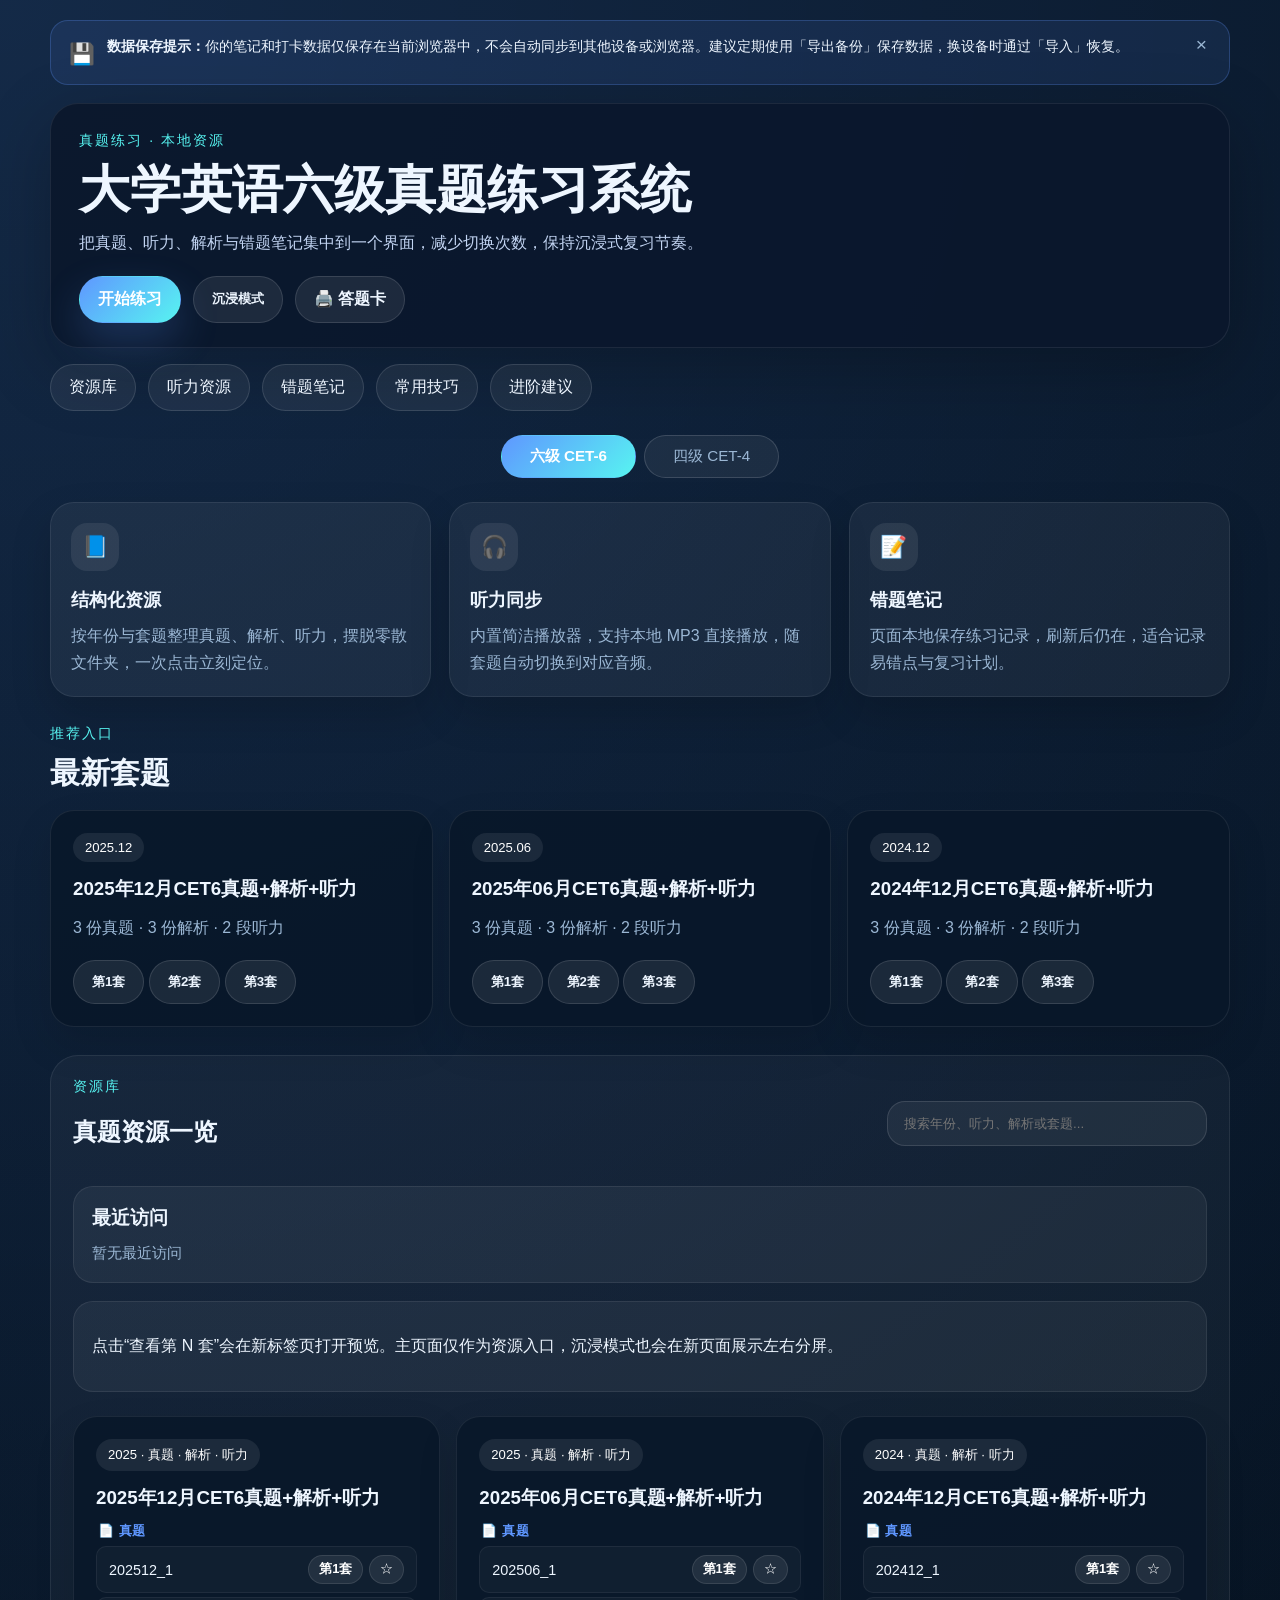
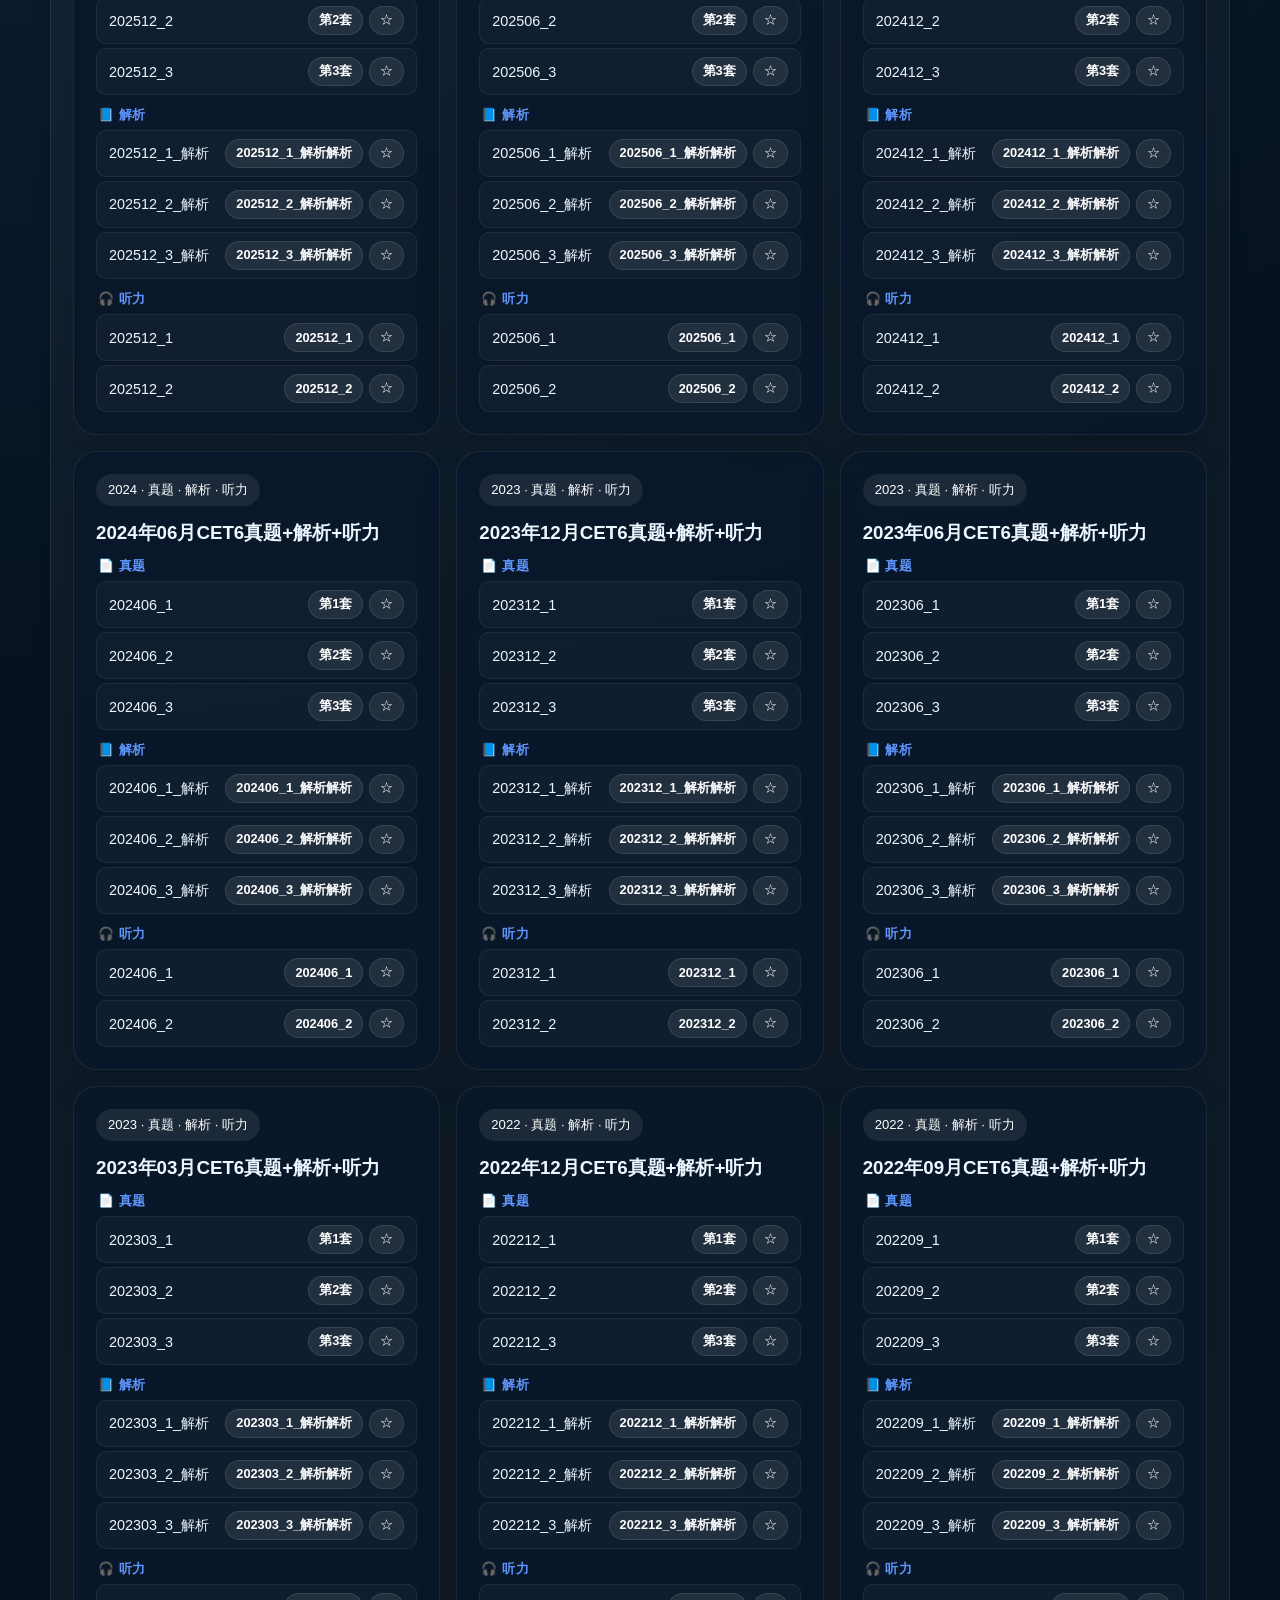
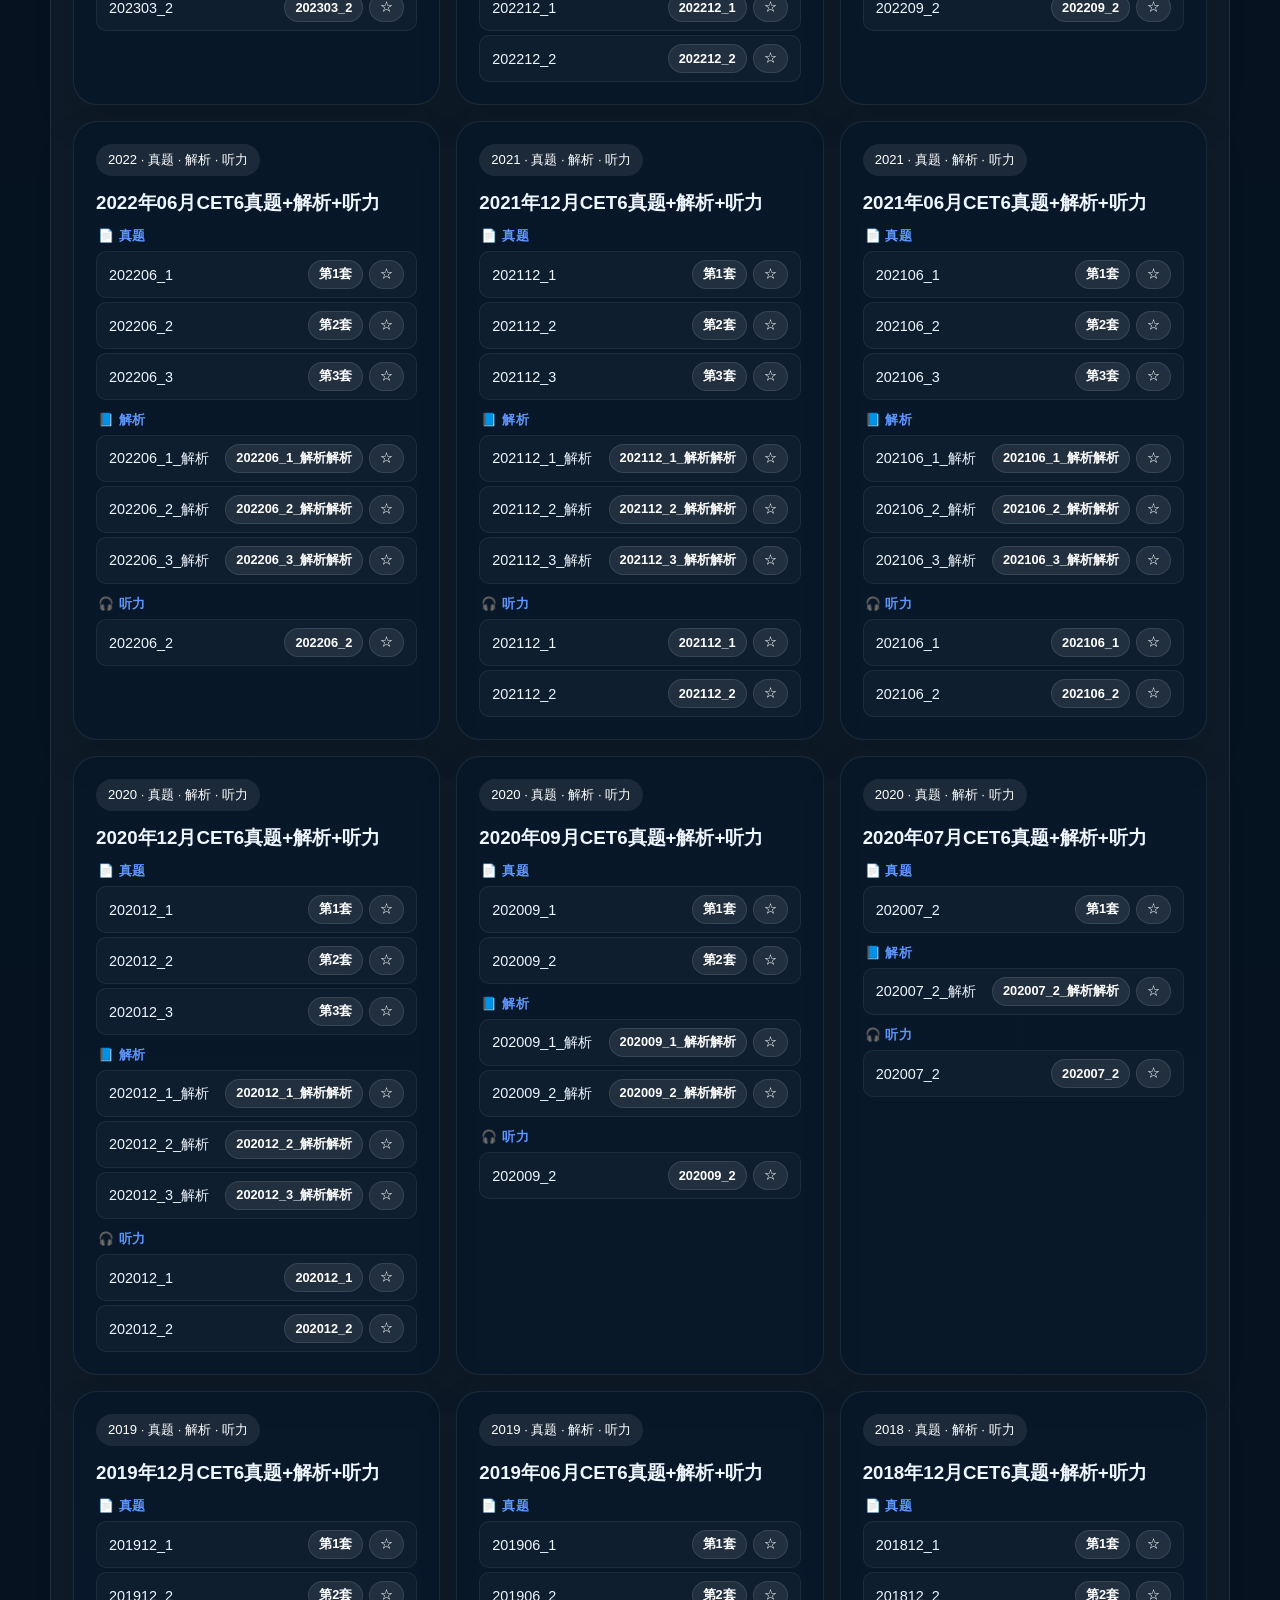
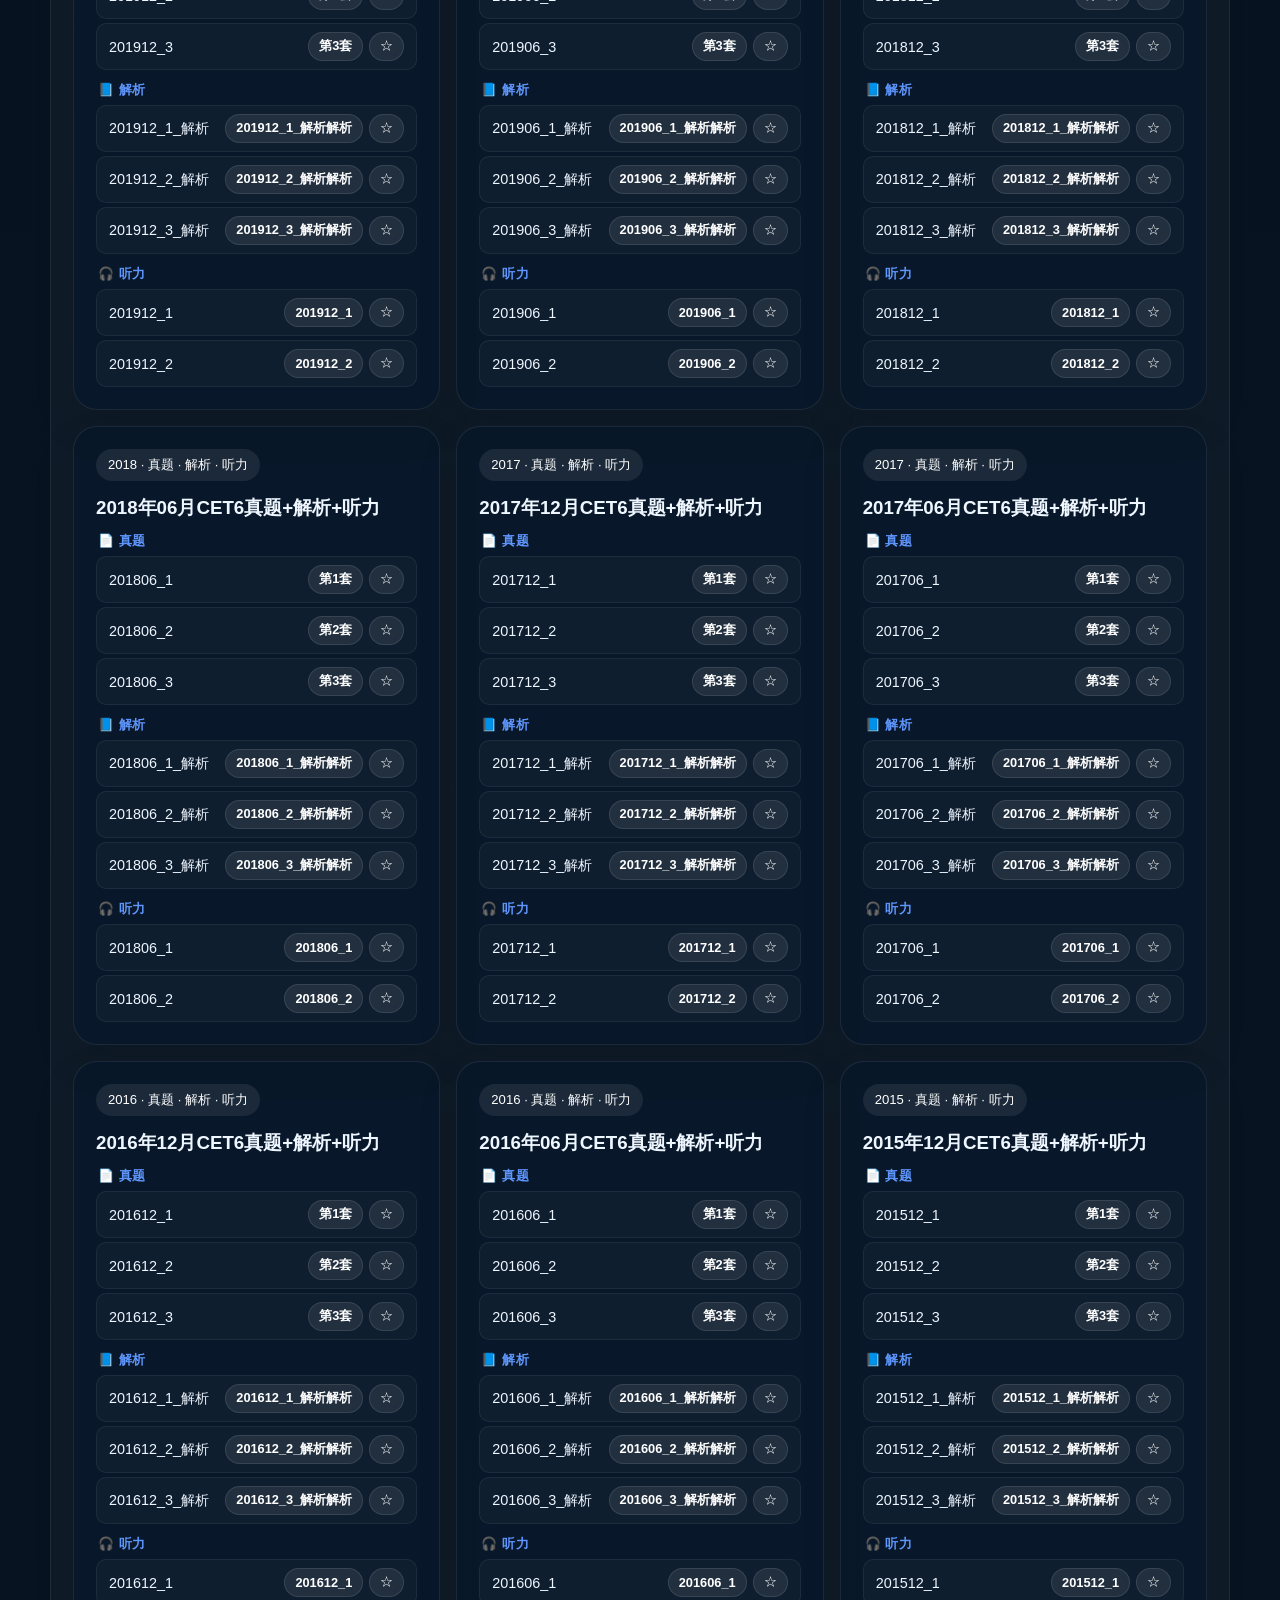
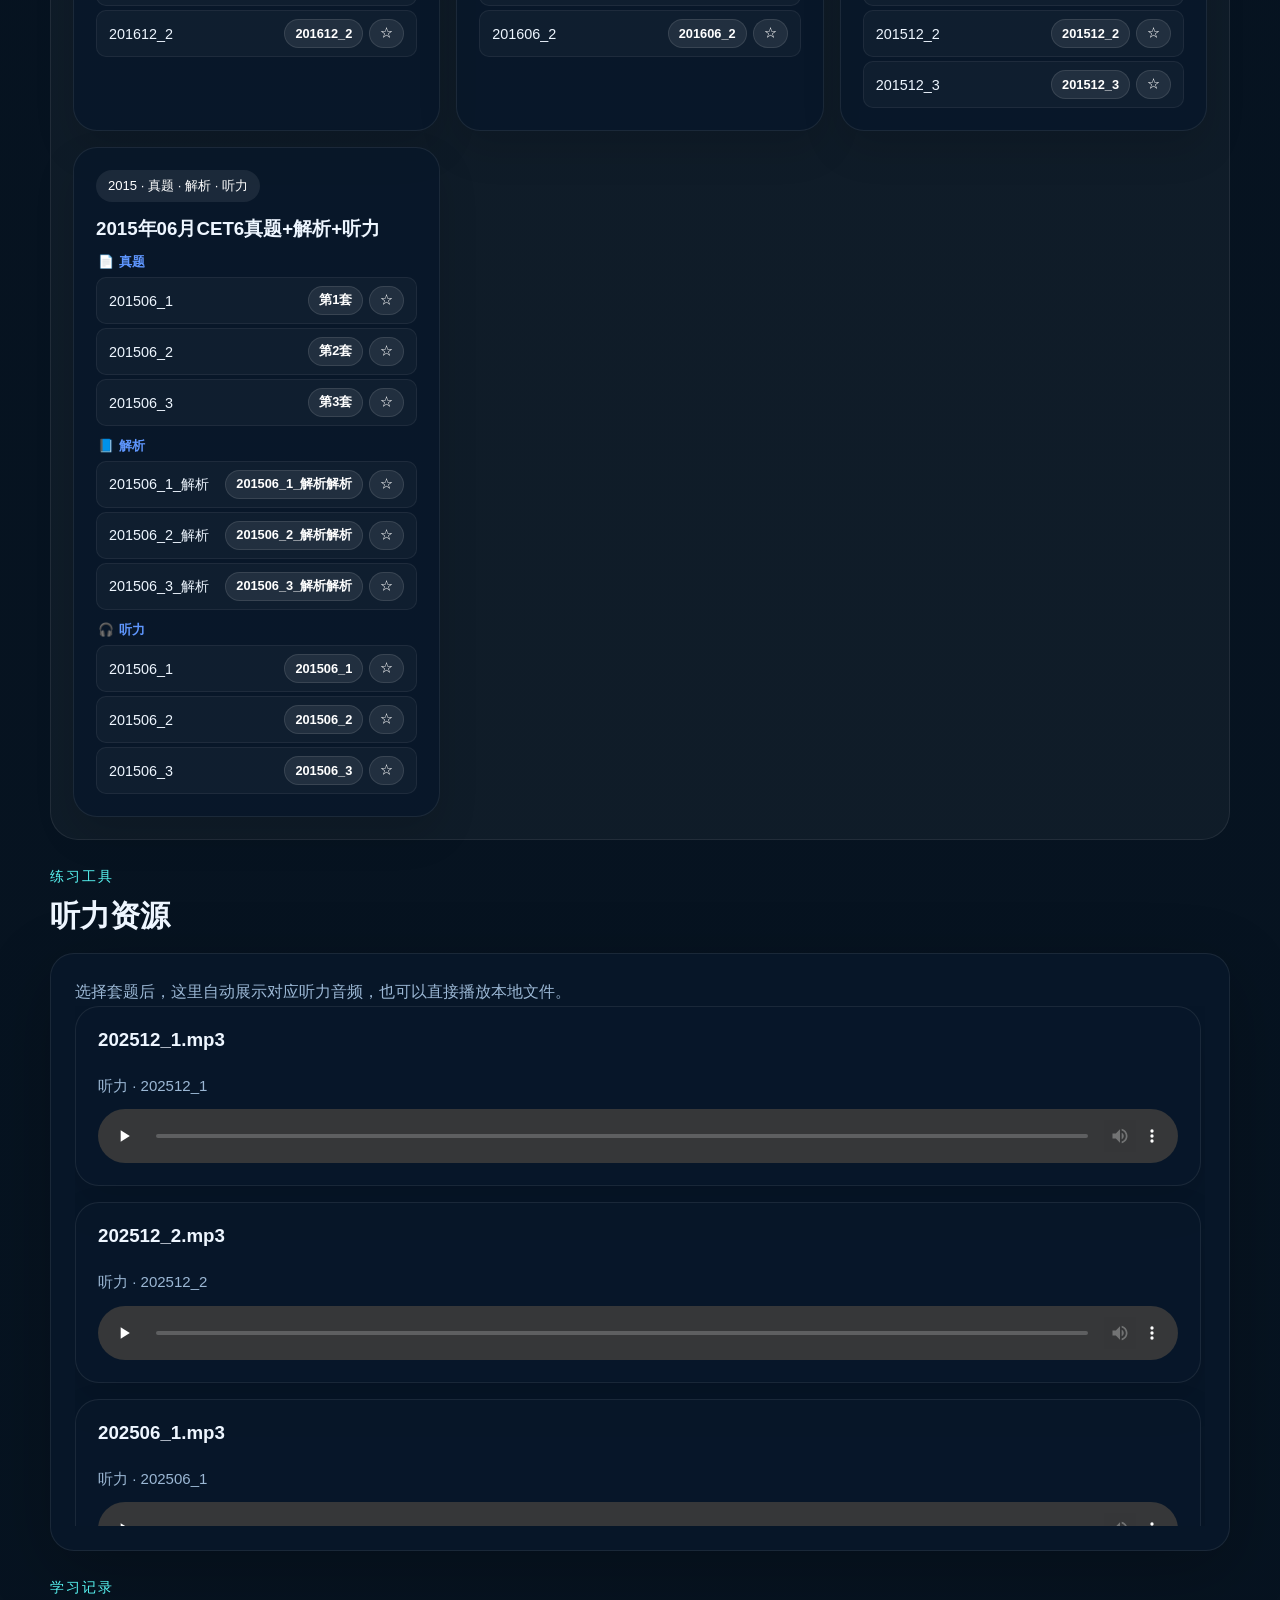
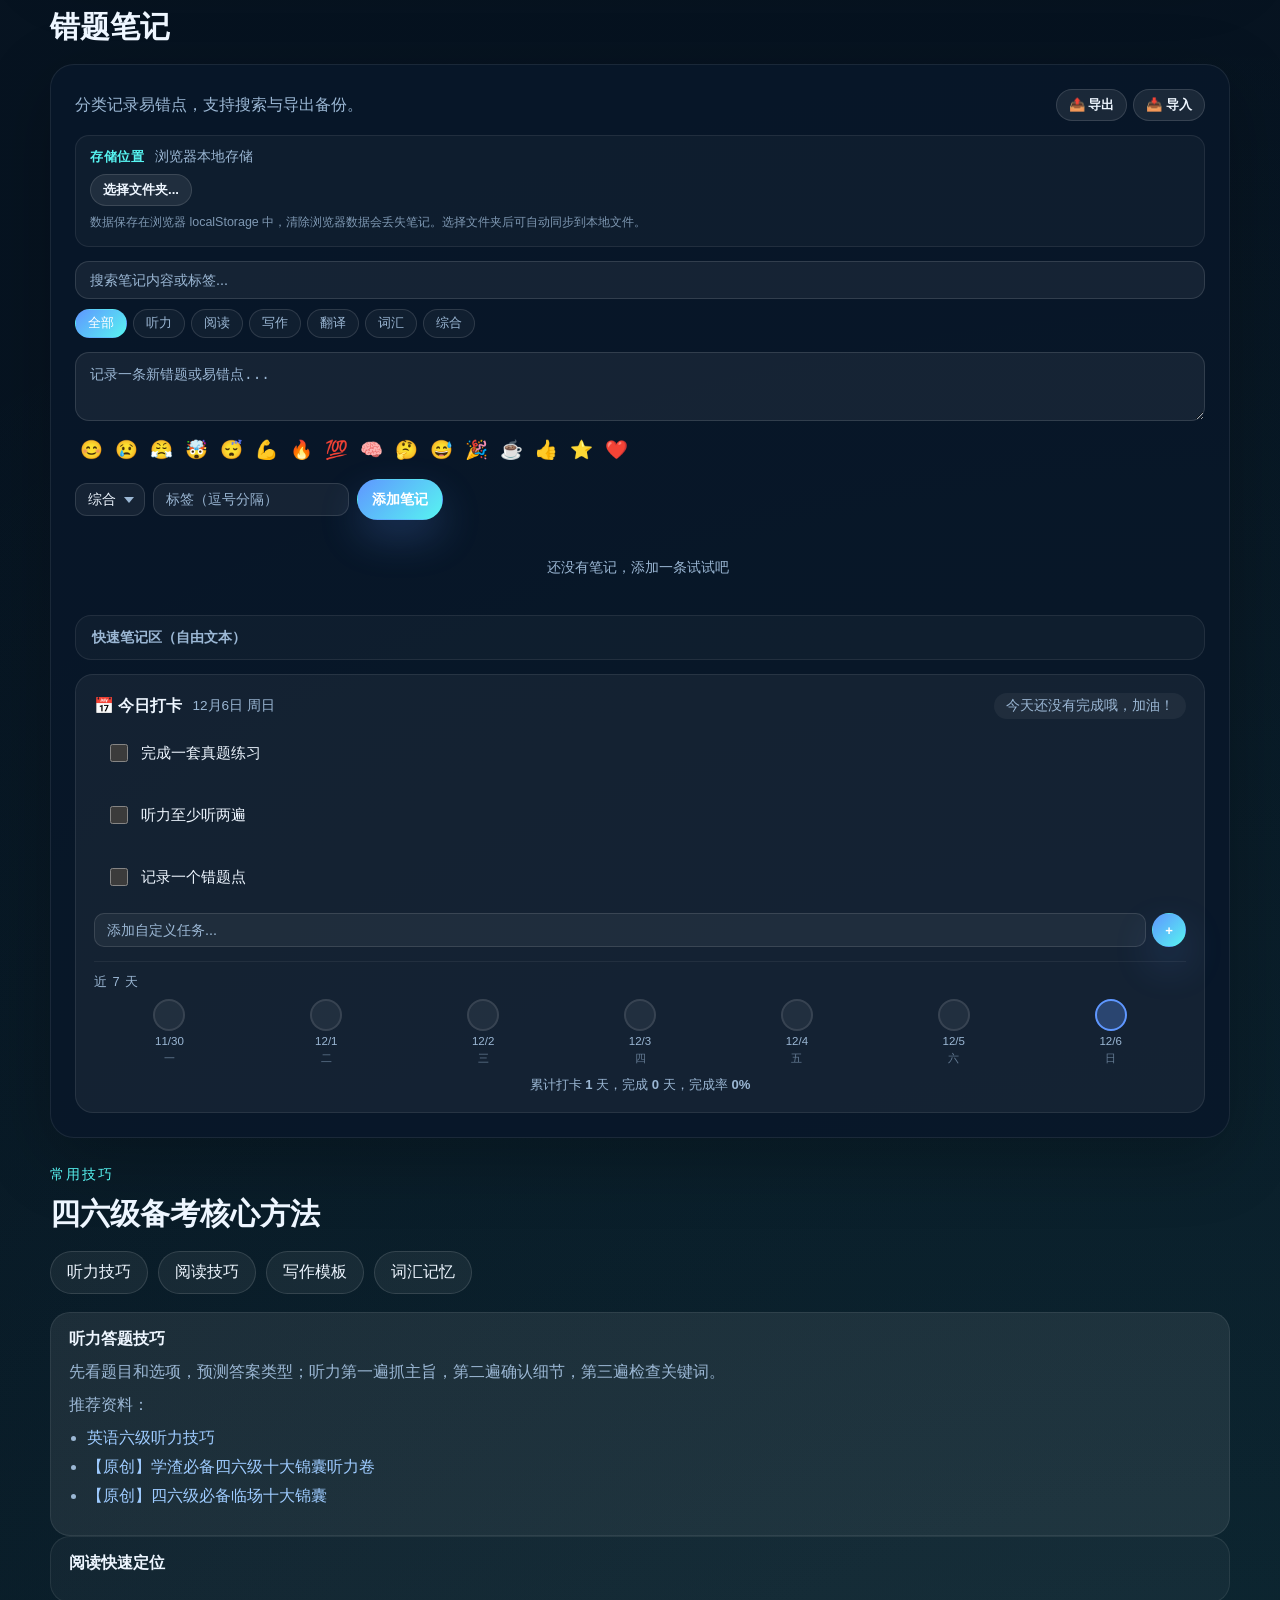
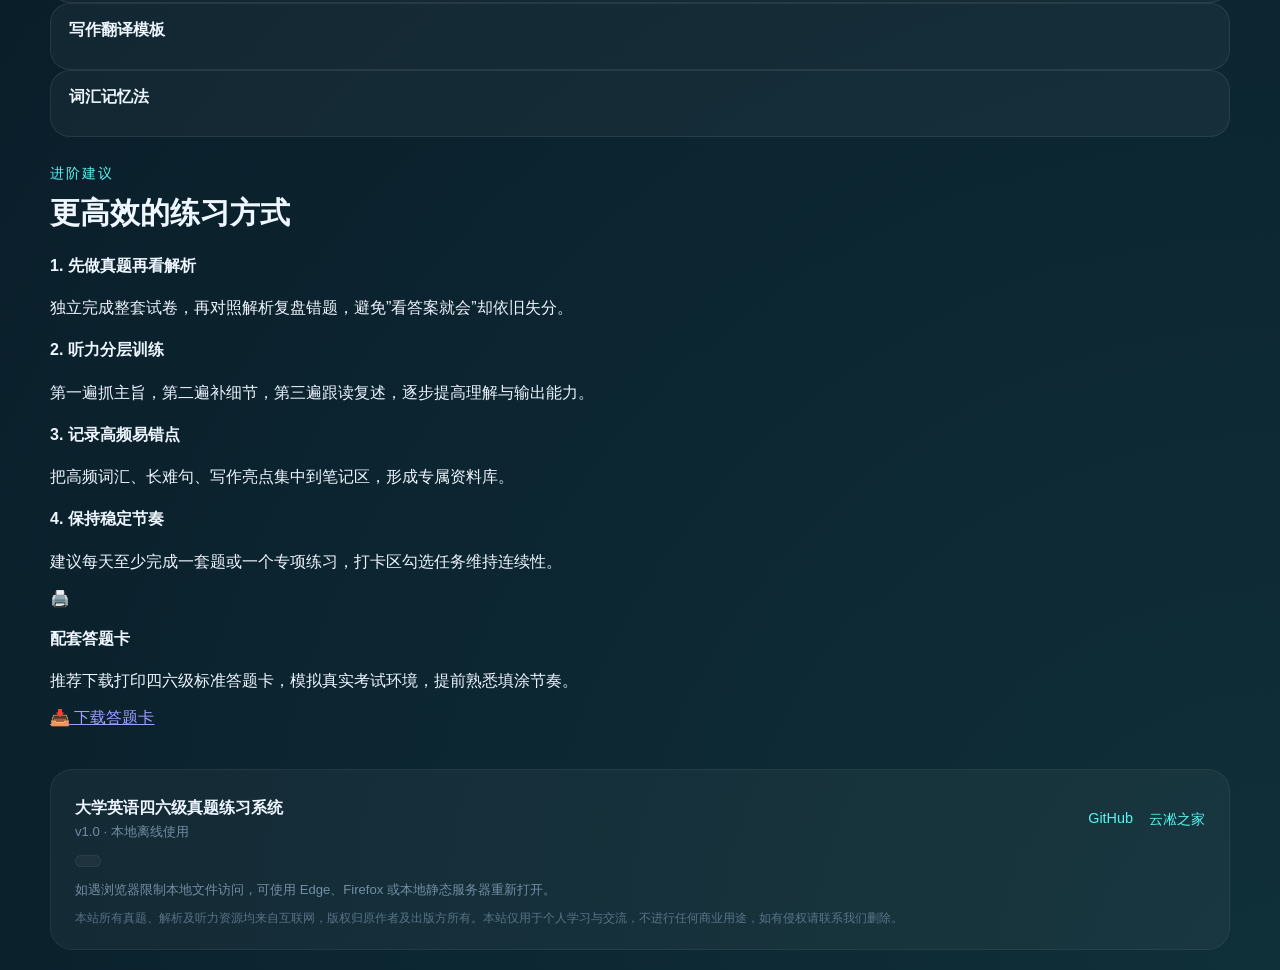
==== commit 92133e4b: "feat(analytics): 页脚接入 VerCount 访问统计，展示累计访问与独立访客" ====
--- a/index.html
+++ b/index.html
@@ -1,4 +1,4 @@
-﻿<!DOCTYPE html>
+<!DOCTYPE html>
 <html lang="zh-CN">
 <head>
   <meta charset="UTF-8" />
@@ -332,6 +332,10 @@
           <a href="https://yshome.top" target="_blank" rel="noopener">云凇之家</a>
         </div>
       </div>
+      <p class="footer-stats">
+        <span id="vercount_container_site_pv" style="display:none">👁 本站累计访问 <strong id="vercount_value_site_pv">–</strong> 次</span>
+        <span id="vercount_container_site_uv" style="display:none">· 独立访客 <strong id="vercount_value_site_uv">–</strong> 人</span>
+      </p>
       <p class="footer-tip">如遇浏览器限制本地文件访问，可使用 Edge、Firefox 或本地静态服务器重新打开。</p>
       <p class="footer-disclaimer">本站所有真题、解析及听力资源均来自互联网，版权归原作者及出版方所有。本站仅用于个人学习与交流，不进行任何商业用途，如有侵权请联系我们删除。</p>
     </footer>
@@ -340,5 +344,6 @@
   <script src="library-data.js"></script>
   <script src="notes-manager.js"></script>
   <script src="app.js"></script>
+  <script src="https://events.vercount.one/js" defer></script>
 </body>
-</html>
+</html>
--- a/styles.css
+++ b/styles.css
@@ -1455,6 +1455,25 @@
   font-size: 0.82rem;
   opacity: 0.7;
 }
+.footer-stats {
+  display: inline-flex;
+  flex-wrap: wrap;
+  align-items: baseline;
+  gap: 6px;
+  margin: 0 0 10px;
+  padding: 5px 12px;
+  border-radius: 999px;
+  background: rgba(255,255,255,0.04);
+  border: 1px solid rgba(255,255,255,0.06);
+  font-size: 0.82rem;
+  color: var(--muted);
+}
+
+.footer-stats strong {
+  color: var(--accent-2);
+  font-weight: 600;
+  font-variant-numeric: tabular-nums;
+}
 .footer-disclaimer {
   margin: 0;
   font-size: 0.76rem;
@@ -2447,3 +2466,553 @@
   transform: translateX(-50%) translateY(0);
 }
 
+/* ── Answer card panel (preview.html) ── */
+.answer-card-panel {
+  position: fixed;
+  z-index: 200;
+  top: 50%;
+  left: 50%;
+  transform: translate(-50%, -50%);
+  width: 540px;
+  max-width: 92vw;
+  max-height: 85vh;
+  background: rgba(7, 20, 33, 0.97);
+  border: 1px solid rgba(255,255,255,0.1);
+  border-radius: 18px;
+  box-shadow: 0 20px 70px rgba(0,0,0,0.4);
+  display: flex;
+  flex-direction: column;
+  overflow: hidden;
+  animation: answerCardIn 0.25s ease;
+  transition: opacity 0.25s ease, background 0.25s ease, box-shadow 0.25s ease;
+}
+
+/* PC: hover → opaque, leave → transparent */
+@media (hover: hover) {
+  .answer-card-panel:not(.dragging) {
+    background: rgba(7, 20, 33, 0.08);
+    box-shadow: 0 2px 10px rgba(0,0,0,0.1);
+    border-color: rgba(255,255,255,0.04);
+  }
+  .answer-card-panel:not(.dragging) .answer-card-header,
+  .answer-card-panel:not(.dragging) .answer-card-body,
+  .answer-card-panel:not(.dragging) .answer-card-footer,
+  .answer-card-panel:not(.dragging) .answer-card-progress {
+    opacity: 0.15;
+  }
+  .answer-card-panel:not(.dragging) .answer-card-header {
+    border-color: transparent;
+  }
+  .answer-card-panel:not(.dragging):hover {
+    background: rgba(7, 20, 33, 0.97);
+    box-shadow: 0 20px 70px rgba(0,0,0,0.4);
+    border-color: rgba(255,255,255,0.1);
+  }
+  .answer-card-panel:not(.dragging):hover .answer-card-header,
+  .answer-card-panel:not(.dragging):hover .answer-card-body,
+  .answer-card-panel:not(.dragging):hover .answer-card-footer,
+  .answer-card-panel:not(.dragging):hover .answer-card-progress {
+    opacity: 1;
+  }
+  .answer-card-panel:not(.dragging):hover .answer-card-header {
+    border-color: rgba(255,255,255,0.08);
+  }
+}
+
+/* Mobile: toggle via .transparent class */
+.answer-card-panel.transparent {
+  background: rgba(7, 20, 33, 0.08);
+  box-shadow: 0 2px 10px rgba(0,0,0,0.1);
+  border-color: rgba(255,255,255,0.04);
+}
+.answer-card-panel.transparent .answer-card-header,
+.answer-card-panel.transparent .answer-card-body,
+.answer-card-panel.transparent .answer-card-footer,
+.answer-card-panel.transparent .answer-card-progress {
+  opacity: 0.15;
+  pointer-events: none;
+}
+.answer-card-panel.transparent .answer-card-header {
+  border-color: transparent;
+}
+.answer-card-panel.transparent .ac-toggle-vis {
+  opacity: 1;
+  pointer-events: auto;
+}
+@keyframes answerCardIn {
+  from { opacity: 0; transform: translate(-50%, -50%) scale(0.95); }
+  to   { opacity: 1; transform: translate(-50%, -50%) scale(1); }
+}
+.answer-card-panel.dragging {
+  transition: none !important;
+  will-change: left, top;
+}
+.answer-card-panel.dragged {
+  animation: none;
+}
+
+/* Mobile toggle-vis button in header */
+.ac-toggle-vis {
+  pointer-events: auto !important;
+  background: none;
+  border: none;
+  font-size: 1.1rem;
+  cursor: pointer;
+  padding: 0 4px;
+  line-height: 1;
+}
+.ac-toggle-vis:active {
+  transform: scale(0.9);
+}
+
+/* Header */
+.answer-card-header {
+  display: flex;
+  align-items: center;
+  justify-content: space-between;
+  padding: 14px 18px;
+  border-bottom: 1px solid rgba(255,255,255,0.08);
+  cursor: move;
+  flex-shrink: 0;
+  user-select: none;
+  -webkit-user-select: none;
+}
+.answer-card-title-block {
+  display: flex;
+  align-items: center;
+  gap: 8px;
+  min-width: 0;
+}
+.answer-card-title {
+  margin: 0;
+  font-size: 1rem;
+  font-weight: 600;
+  white-space: nowrap;
+}
+.answer-card-exam-tag {
+  font-size: 0.75rem;
+  color: var(--accent);
+  background: rgba(95,151,255,0.12);
+  padding: 2px 8px;
+  border-radius: 999px;
+  white-space: nowrap;
+}
+.answer-card-header-actions {
+  display: flex;
+  align-items: center;
+  gap: 10px;
+  flex-shrink: 0;
+}
+.answer-card-timer {
+  font-size: 0.82rem;
+  color: var(--muted);
+  font-variant-numeric: tabular-nums;
+  font-family: monospace;
+}
+.answer-card-close {
+  background: none;
+  border: none;
+  color: var(--muted);
+  font-size: 1.3rem;
+  cursor: pointer;
+  padding: 0 4px;
+  line-height: 1;
+  transition: color 0.2s;
+}
+.answer-card-close:hover {
+  color: var(--text);
+}
+
+/* Progress bar */
+.answer-card-progress {
+  padding: 8px 18px;
+  display: flex;
+  align-items: center;
+  gap: 10px;
+  flex-shrink: 0;
+}
+.answer-card-progress-bar {
+  flex: 1;
+  height: 6px;
+  background: rgba(255,255,255,0.08);
+  border-radius: 3px;
+  overflow: hidden;
+}
+.answer-card-progress-fill {
+  height: 100%;
+  width: 0%;
+  background: linear-gradient(90deg, var(--accent), var(--accent-2));
+  border-radius: 3px;
+  transition: width 0.3s ease;
+}
+.answer-card-progress-text {
+  font-size: 0.78rem;
+  color: var(--muted);
+  white-space: nowrap;
+}
+
+/* Body */
+.answer-card-body {
+  flex: 1;
+  overflow-y: auto;
+  padding: 12px 18px;
+  scrollbar-width: thin;
+  scrollbar-color: rgba(255,255,255,0.2) transparent;
+}
+.answer-card-body::-webkit-scrollbar {
+  width: 5px;
+}
+.answer-card-body::-webkit-scrollbar-thumb {
+  background: rgba(255,255,255,0.2);
+  border-radius: 3px;
+}
+
+/* Sections */
+.ac-section {
+  margin-bottom: 16px;
+}
+.ac-section-title {
+  font-size: 0.82rem;
+  font-weight: 600;
+  color: var(--muted);
+  margin-bottom: 8px;
+  padding-bottom: 4px;
+  border-bottom: 1px solid rgba(255,255,255,0.06);
+}
+
+/* Question grid */
+.ac-question-grid {
+  display: flex;
+  flex-direction: column;
+  gap: 4px;
+}
+.ac-question {
+  display: flex;
+  align-items: center;
+  gap: 8px;
+  padding: 3px 0;
+}
+.ac-qnum {
+  font-size: 0.78rem;
+  font-weight: 600;
+  color: var(--text);
+  min-width: 22px;
+  text-align: right;
+  flex-shrink: 0;
+}
+.ac-question.unanswered .ac-qnum {
+  color: var(--muted);
+}
+.ac-options {
+  display: flex;
+  gap: 4px;
+  flex-wrap: wrap;
+}
+.ac-option {
+  display: inline-flex;
+  align-items: center;
+  justify-content: center;
+  min-width: 30px;
+  height: 26px;
+  padding: 0 8px;
+  font-size: 0.75rem;
+  font-weight: 500;
+  background: rgba(255,255,255,0.04);
+  border: 1px solid rgba(255,255,255,0.1);
+  border-radius: 999px;
+  color: var(--text);
+  cursor: pointer;
+  transition: all 0.15s ease;
+  user-select: none;
+}
+.ac-option:hover {
+  background: rgba(255,255,255,0.08);
+  border-color: rgba(255,255,255,0.2);
+}
+.ac-option.selected {
+  background: linear-gradient(135deg, var(--accent), var(--accent-2));
+  border-color: transparent;
+  color: #fff;
+  font-weight: 600;
+}
+.ac-option.correct {
+  background: rgba(87,244,241,0.15);
+  border-color: rgba(87,244,241,0.5);
+  color: #57f4f1;
+  font-weight: 600;
+}
+.ac-option.wrong {
+  background: rgba(255,80,80,0.2);
+  border-color: rgba(255,80,80,0.5);
+  color: #ff6b6b;
+  font-weight: 600;
+}
+.ac-option.correct-answer {
+  background: rgba(87,244,241,0.1);
+  border-color: rgba(87,244,241,0.35);
+  color: #57f4f1;
+}
+
+/* Text input for banked cloze */
+.ac-text-input {
+  flex: 1;
+  max-width: 160px;
+  height: 26px;
+  padding: 0 8px;
+  font-size: 0.75rem;
+  background: rgba(255,255,255,0.04);
+  border: 1px solid rgba(255,255,255,0.1);
+  border-radius: 6px;
+  color: var(--text);
+  outline: none;
+  transition: border-color 0.2s;
+}
+.ac-text-input:focus {
+  border-color: var(--accent);
+}
+.ac-text-input.correct {
+  border-color: rgba(87,244,241,0.5);
+  background: rgba(87,244,241,0.08);
+}
+.ac-text-input.wrong {
+  border-color: rgba(255,80,80,0.5);
+  background: rgba(255,80,80,0.08);
+}
+.ac-correct-label {
+  font-size: 0.72rem;
+  color: #57f4f1;
+  margin-left: 4px;
+}
+
+/* Wide options for matching (A-O) and cloze (A-L) */
+.ac-options-wide {
+  flex-wrap: wrap;
+  gap: 3px;
+}
+.ac-options-wide .ac-option {
+  min-width: 24px;
+  height: 22px;
+  padding: 0 4px;
+  font-size: 0.7rem;
+}
+
+/* Two-column layout for careful reading: left 46-50, right 51-55 */
+.ac-two-col {
+  display: grid;
+  grid-template-columns: 1fr 1fr;
+  gap: 0 12px;
+}
+
+/* Essay / translation block */
+.ac-essay-block {
+  margin-bottom: 8px;
+}
+.ac-essay-textarea {
+  width: 100%;
+  min-height: 100px;
+  padding: 10px 12px;
+  font-size: 0.82rem;
+  line-height: 1.6;
+  background: rgba(255,255,255,0.03);
+  border: 1px solid rgba(255,255,255,0.1);
+  border-radius: 10px;
+  color: var(--text);
+  outline: none;
+  resize: vertical;
+  transition: border-color 0.2s;
+  font-family: inherit;
+}
+.ac-essay-textarea:focus {
+  border-color: var(--accent);
+}
+.ac-essay-textarea::placeholder {
+  color: var(--muted);
+  opacity: 0.6;
+}
+.ac-essay-footer {
+  display: flex;
+  align-items: center;
+  justify-content: space-between;
+  margin-top: 6px;
+  font-size: 0.78rem;
+}
+.ac-essay-count {
+  color: var(--muted);
+}
+.ac-essay-score-wrap {
+  display: flex;
+  align-items: center;
+  gap: 4px;
+}
+.ac-essay-score-label {
+  color: var(--muted);
+}
+.ac-essay-score-input {
+  width: 60px;
+  height: 24px;
+  padding: 0 6px;
+  font-size: 0.78rem;
+  background: rgba(255,255,255,0.04);
+  border: 1px solid rgba(255,255,255,0.1);
+  border-radius: 6px;
+  color: var(--text);
+  outline: none;
+  text-align: center;
+}
+.ac-essay-score-input:focus {
+  border-color: var(--accent);
+}
+.ac-essay-score-unit {
+  color: var(--muted);
+}
+
+/* Result summary */
+.ac-result-summary {
+  background: linear-gradient(135deg, rgba(95,151,255,0.08), rgba(87,244,241,0.08));
+  border: 1px solid rgba(95,151,255,0.2);
+  border-radius: 14px;
+  padding: 16px;
+  margin-bottom: 16px;
+  text-align: center;
+  animation: resultIn 0.4s ease;
+}
+@keyframes resultIn {
+  from { opacity: 0; transform: scale(0.9); }
+  to   { opacity: 1; transform: scale(1); }
+}
+.ac-result-total {
+  font-size: 0.82rem;
+  color: var(--muted);
+  margin-bottom: 4px;
+}
+.ac-result-score {
+  font-size: 2.2rem;
+  font-weight: 700;
+  background: linear-gradient(135deg, var(--accent), var(--accent-2));
+  -webkit-background-clip: text;
+  -webkit-text-fill-color: transparent;
+  background-clip: text;
+  line-height: 1.2;
+}
+.ac-result-max {
+  font-size: 1rem;
+  font-weight: 400;
+  opacity: 0.6;
+}
+.ac-breakdown {
+  display: flex;
+  justify-content: center;
+  gap: 20px;
+  margin-top: 10px;
+  font-size: 0.82rem;
+}
+.ac-breakdown-item {
+  display: flex;
+  flex-direction: column;
+  align-items: center;
+  gap: 2px;
+}
+.ac-breakdown-label {
+  color: var(--muted);
+  font-size: 0.72rem;
+}
+.ac-breakdown-value {
+  font-weight: 600;
+  color: var(--text);
+}
+.ac-result-time {
+  margin-top: 8px;
+  font-size: 0.78rem;
+  color: var(--muted);
+}
+
+/* Data notice banner */
+.ac-data-notice {
+  margin: 0 0 8px;
+  padding: 6px 12px;
+  border-radius: 6px;
+  font-size: 0.78rem;
+  color: var(--muted);
+  background: rgba(255,255,255,0.04);
+  text-align: center;
+}
+.ac-data-notice-warn {
+  color: #f0a030;
+  background: rgba(240,160,48,0.1);
+  border: 1px solid rgba(240,160,48,0.2);
+}
+
+/* Footer */
+.answer-card-footer {
+  display: flex;
+  gap: 8px;
+  padding: 12px 18px;
+  border-top: 1px solid rgba(255,255,255,0.08);
+  flex-shrink: 0;
+  justify-content: space-between;
+}
+
+/* Resize handle */
+.answer-card-resize-handle {
+  position: absolute;
+  bottom: 0;
+  right: 0;
+  width: 20px;
+  height: 20px;
+  cursor: nwse-resize;
+  touch-action: none;
+}
+.answer-card-resize-handle::after {
+  content: '';
+  position: absolute;
+  bottom: 5px;
+  right: 5px;
+  width: 8px;
+  height: 8px;
+  border-right: 2px solid rgba(255,255,255,0.15);
+  border-bottom: 2px solid rgba(255,255,255,0.15);
+}
+
+/* No data state */
+.ac-no-data {
+  text-align: center;
+  padding: 40px 20px;
+  color: var(--muted);
+}
+.ac-no-data-icon {
+  font-size: 2.5rem;
+  margin-bottom: 12px;
+}
+.ac-no-data p {
+  margin: 4px 0;
+  font-size: 0.88rem;
+}
+
+/* Narrow screen: hide button text */
+@media (max-width: 600px) {
+  .preview-actions .btn-text {
+    display: none;
+  }
+  .preview-actions .button {
+    padding: 6px 8px;
+    min-width: 36px;
+  }
+  .answer-card-panel {
+    width: 95vw;
+    max-height: 80vh;
+    border-radius: 14px;
+  }
+  .ac-option {
+    min-width: 28px;
+    height: 24px;
+    padding: 0 6px;
+    font-size: 0.72rem;
+  }
+  .ac-text-input {
+    max-width: 120px;
+  }
+  .ac-two-col {
+    grid-template-columns: 1fr;
+    gap: 0;
+  }
+}
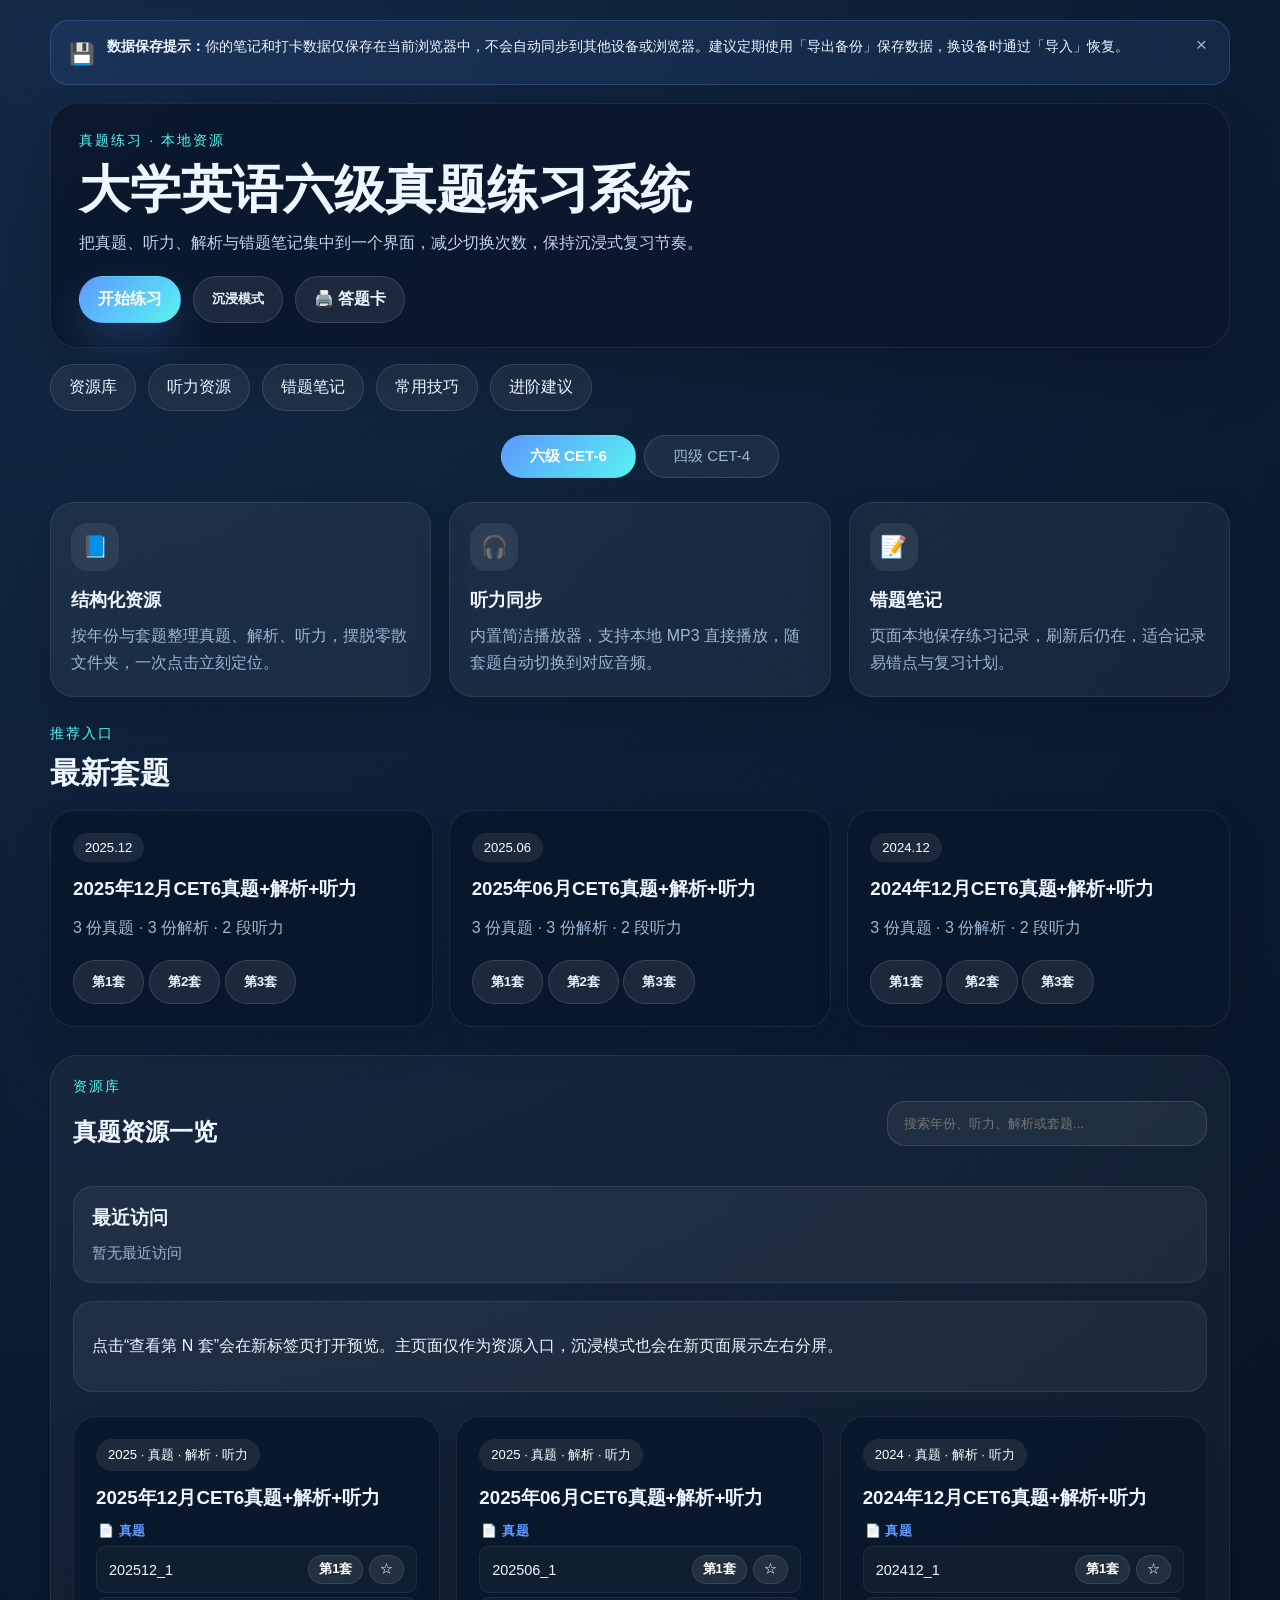
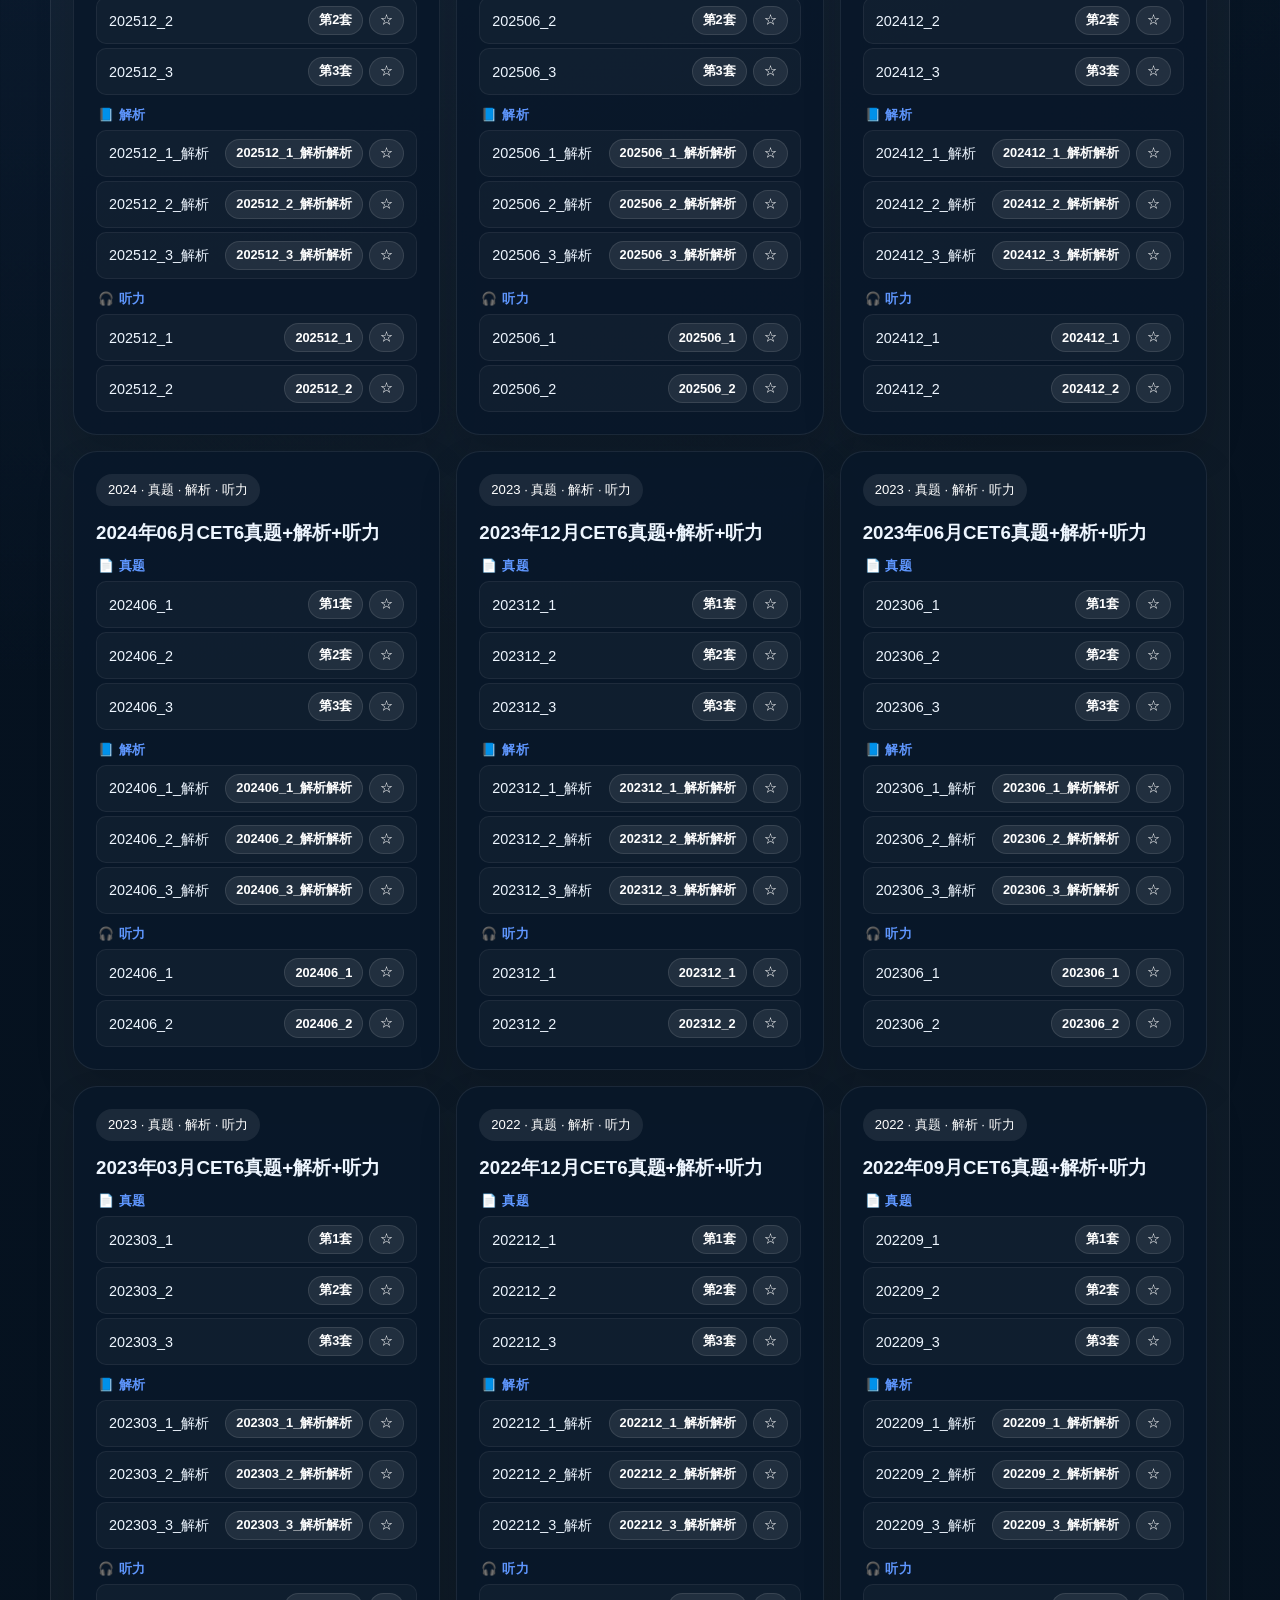
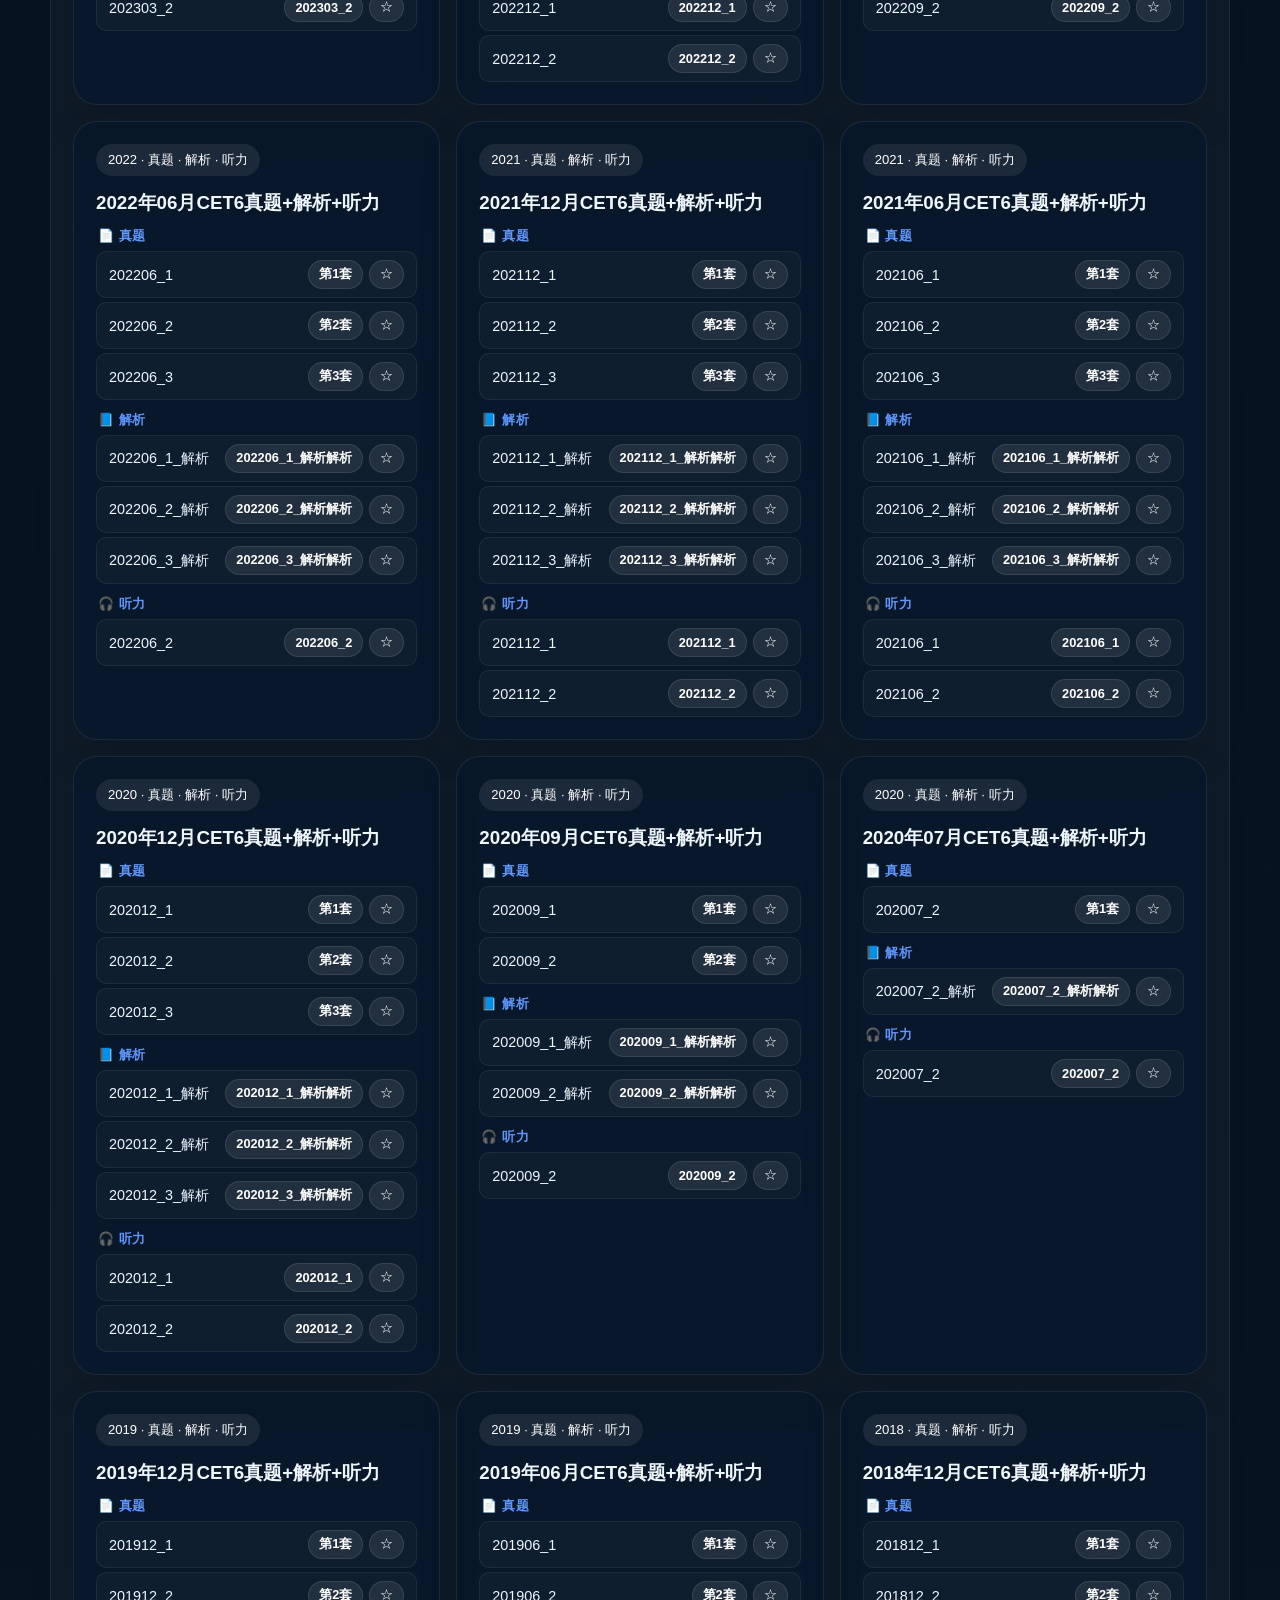
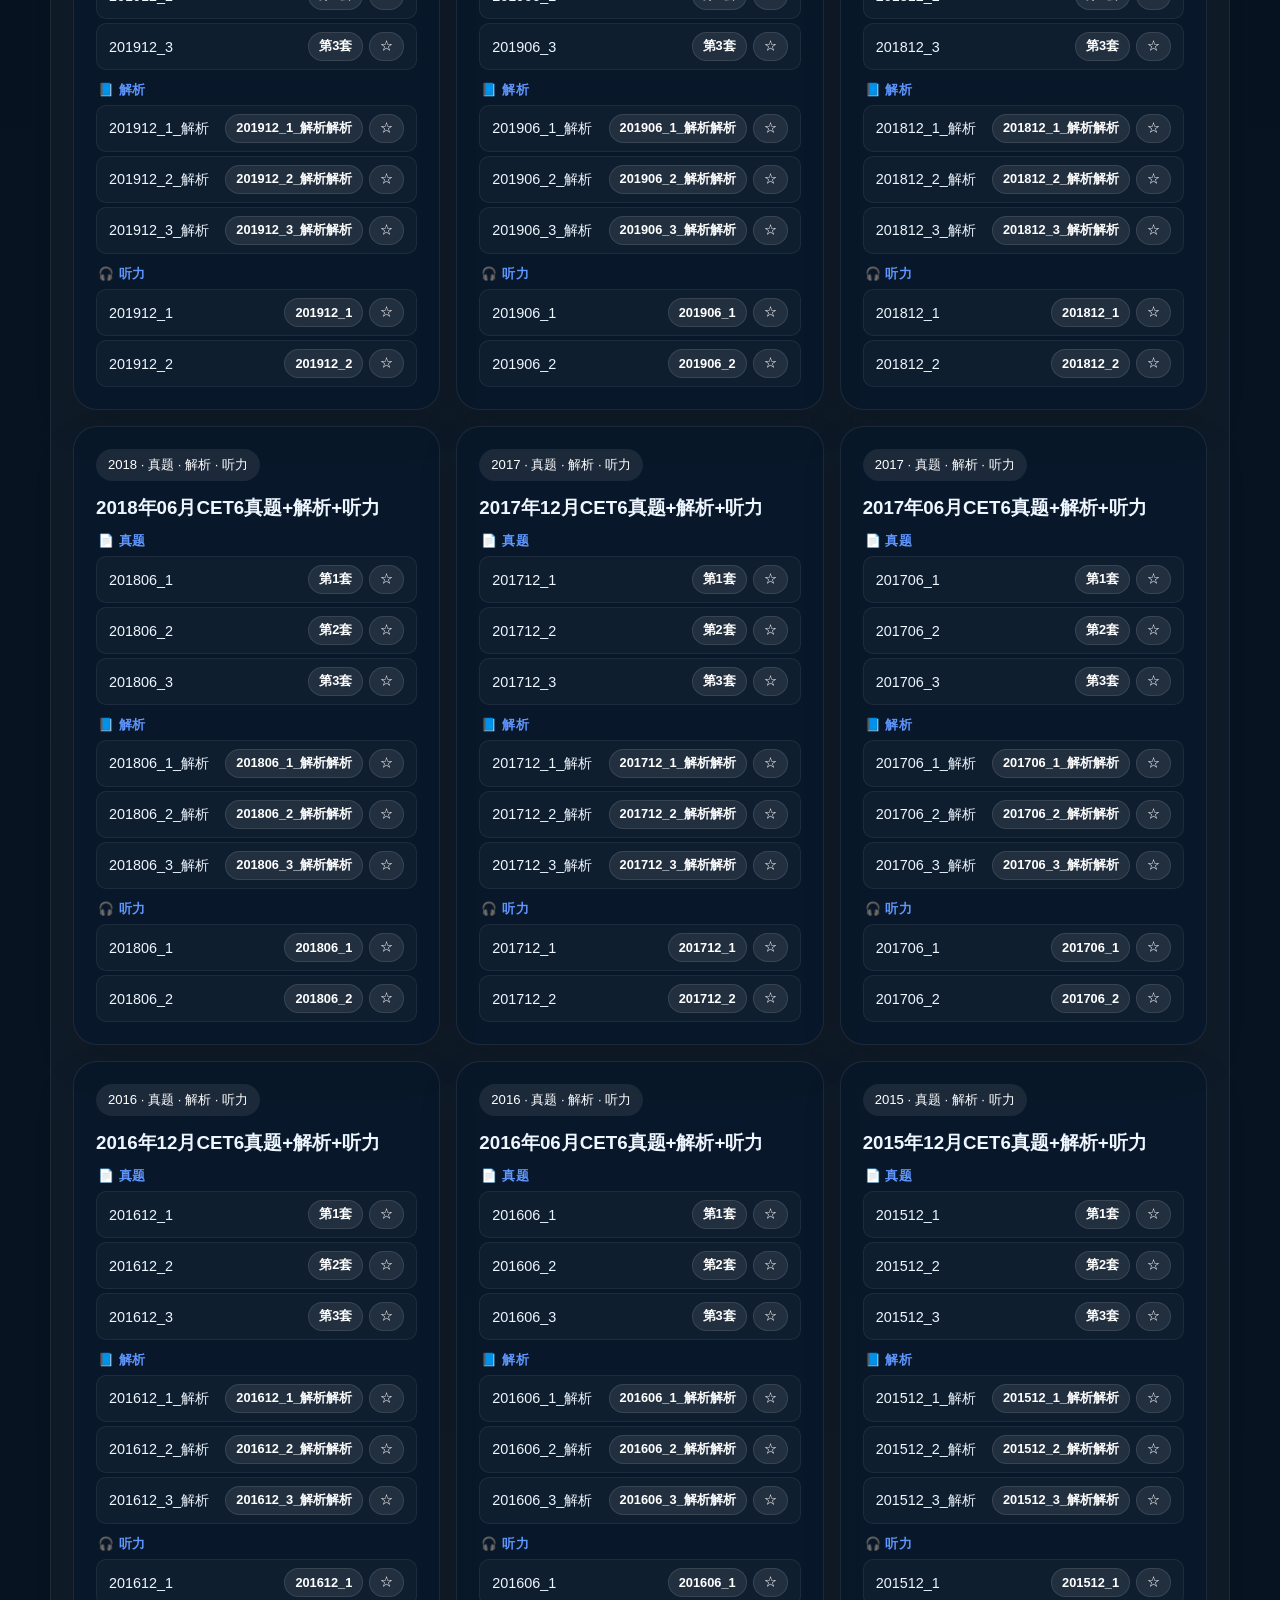
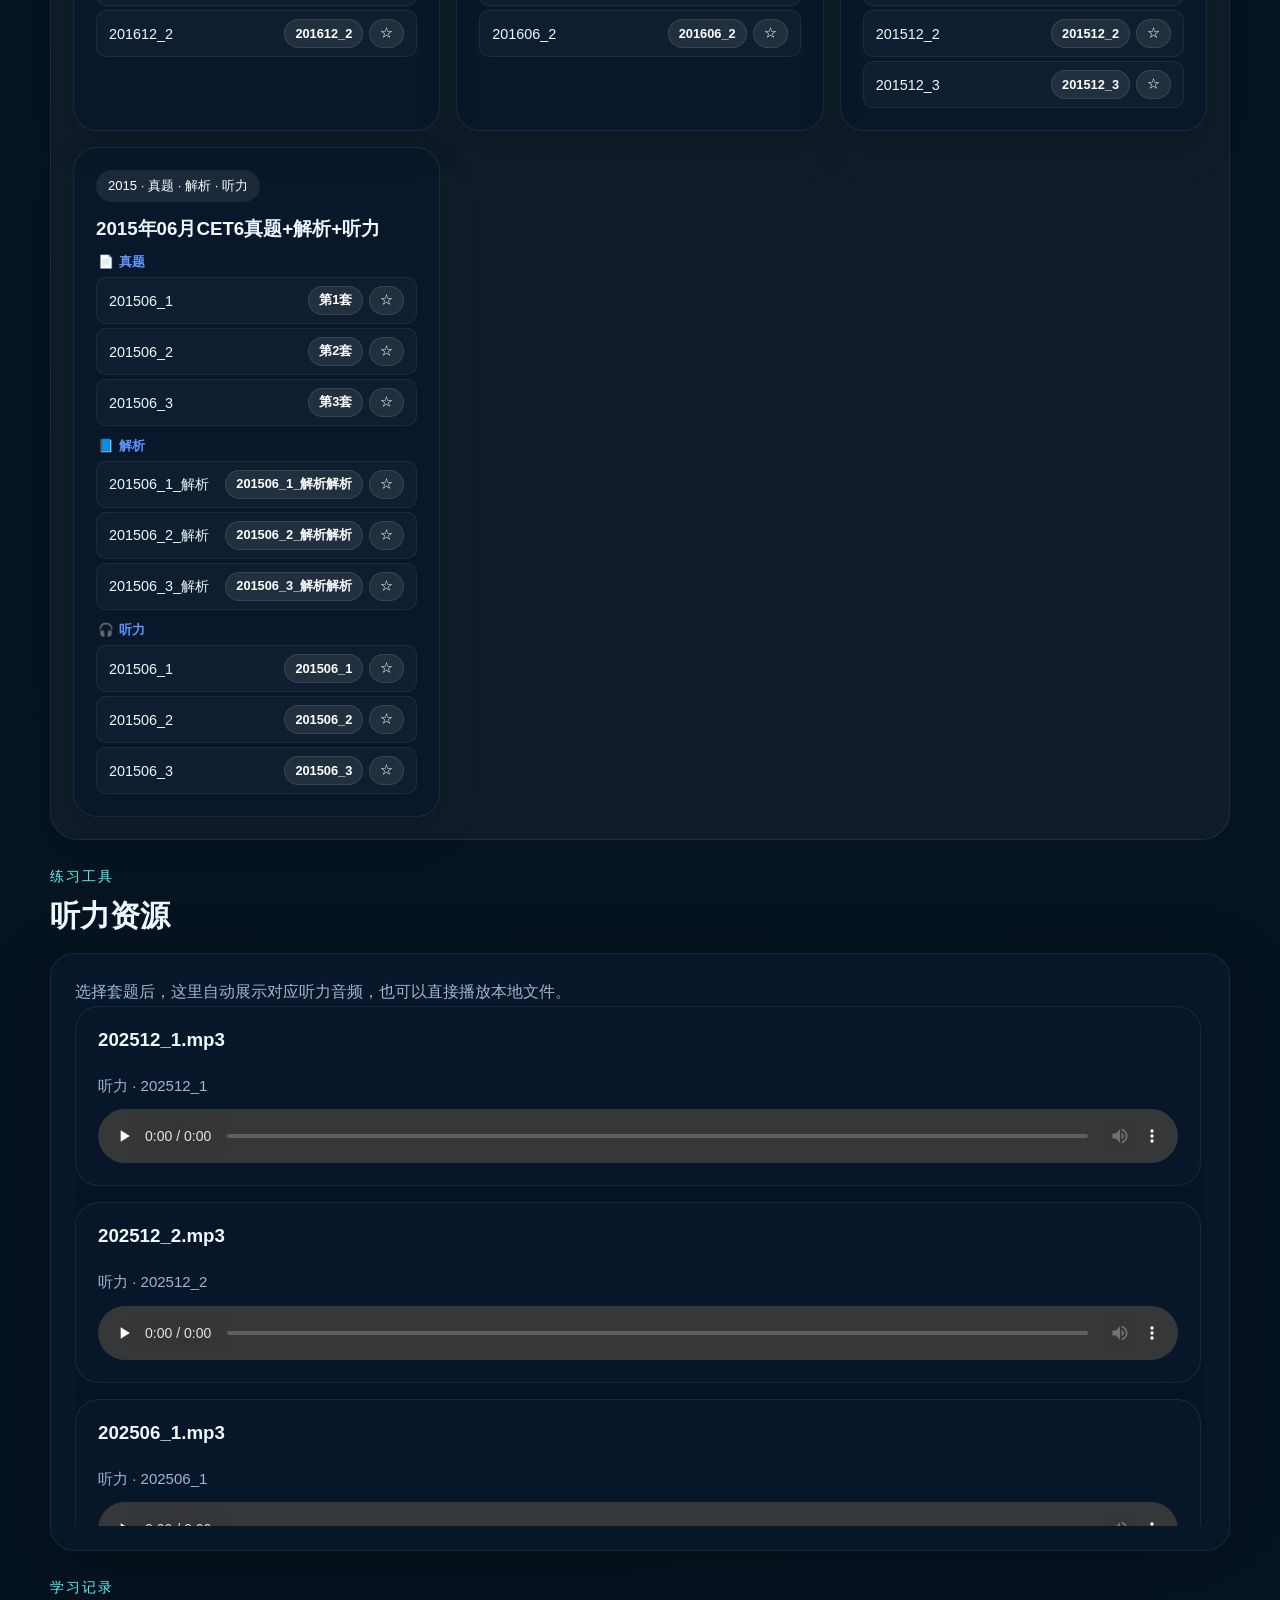
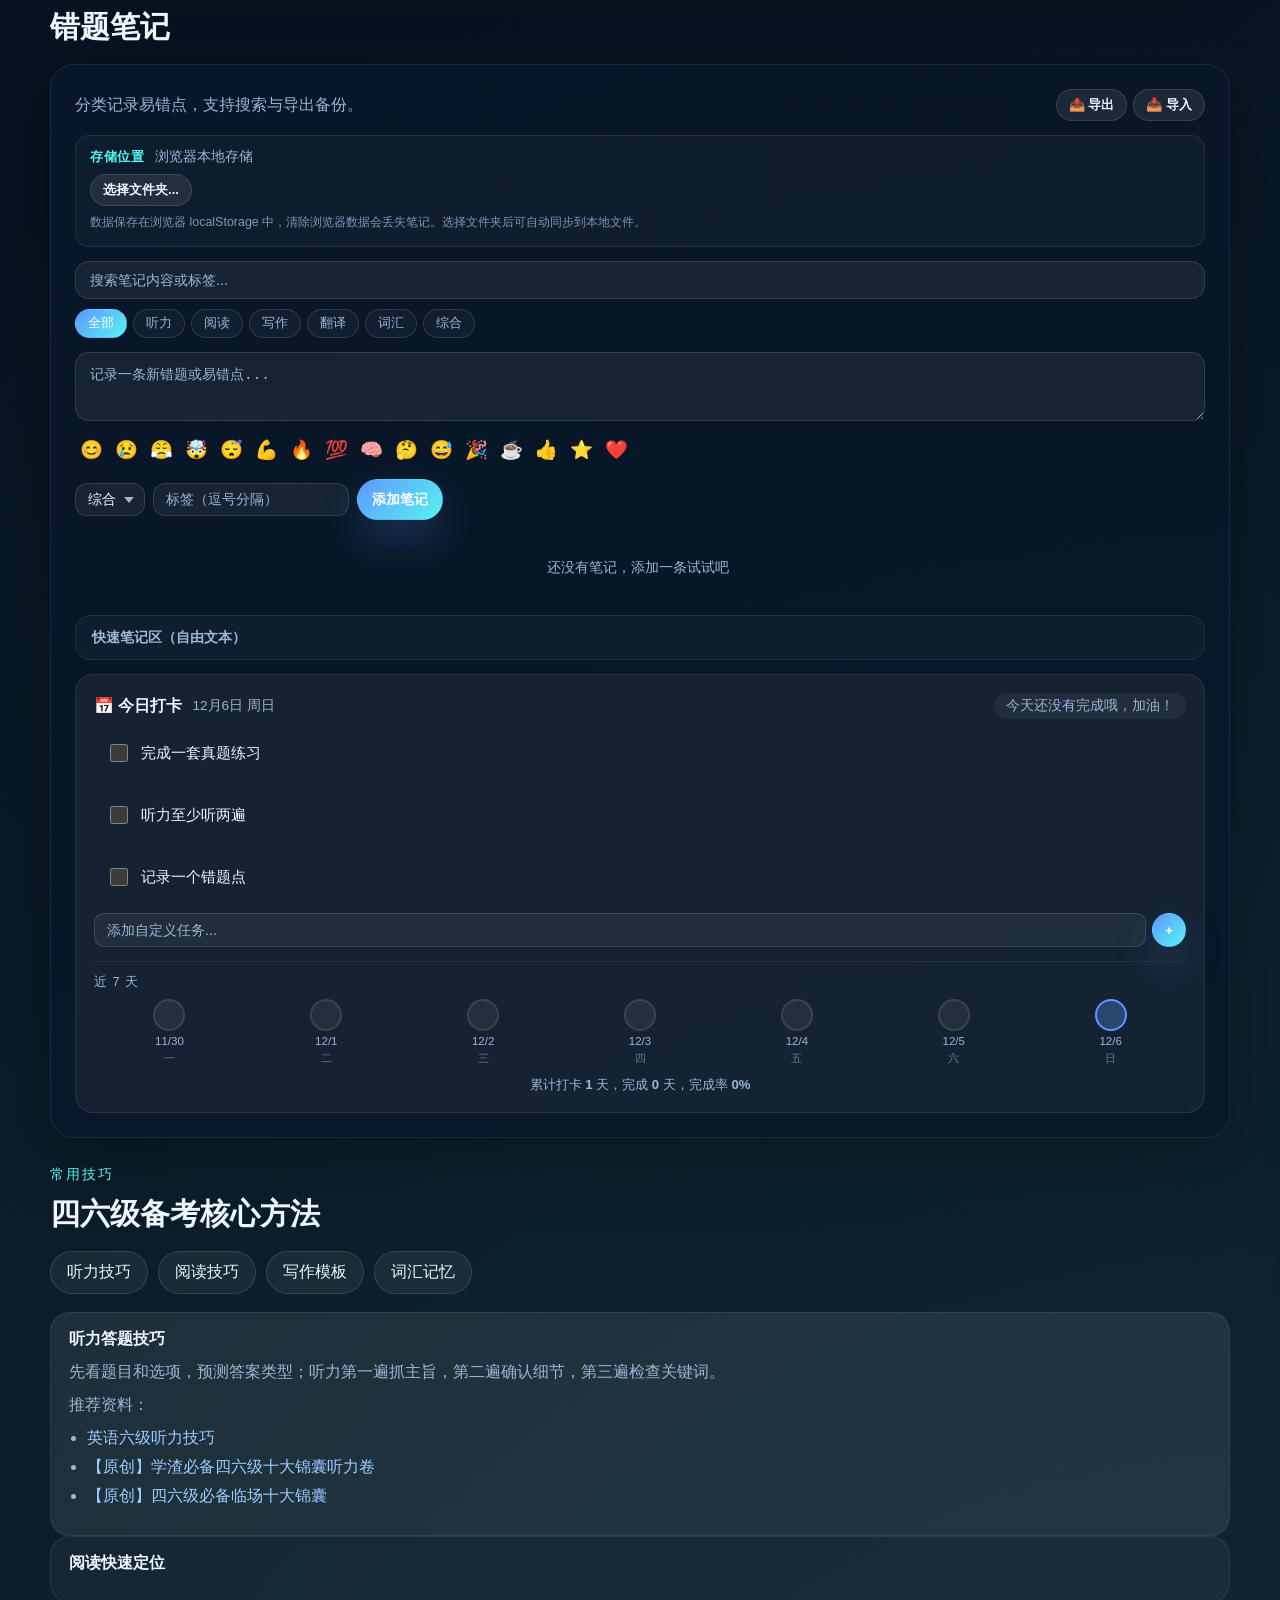
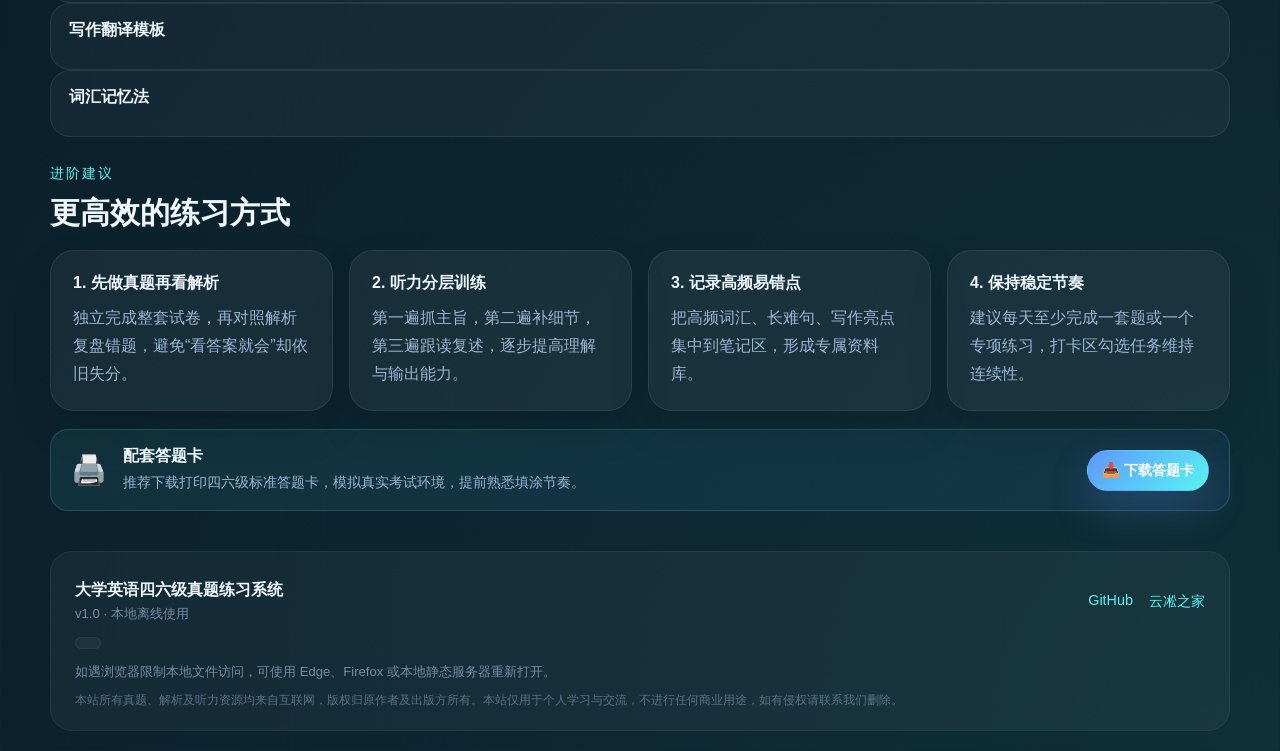
==== commit 461f164d: "fix(ui): 修复进阶建议区块全角引号导致的属性失效" ====
--- a/index.html
+++ b/index.html
@@ -293,31 +293,31 @@
           <h2>更高效的练习方式</h2>
         </div>
       </div>
-      <div class=”tips-grid”>
-        <article class=”tip-card”>
+      <div class="tips-grid">
+        <article class="tip-card">
           <h4>1. 先做真题再看解析</h4>
-          <p>独立完成整套试卷，再对照解析复盘错题，避免”看答案就会”却依旧失分。</p>
+          <p>独立完成整套试卷，再对照解析复盘错题，避免“看答案就会”却依旧失分。</p>
         </article>
-        <article class=”tip-card”>
+        <article class="tip-card">
           <h4>2. 听力分层训练</h4>
           <p>第一遍抓主旨，第二遍补细节，第三遍跟读复述，逐步提高理解与输出能力。</p>
         </article>
-        <article class=”tip-card”>
+        <article class="tip-card">
           <h4>3. 记录高频易错点</h4>
           <p>把高频词汇、长难句、写作亮点集中到笔记区，形成专属资料库。</p>
         </article>
-        <article class=”tip-card”>
+        <article class="tip-card">
           <h4>4. 保持稳定节奏</h4>
           <p>建议每天至少完成一套题或一个专项练习，打卡区勾选任务维持连续性。</p>
         </article>
       </div>
-      <div class=”answer-sheet-banner”>
-        <div class=”answer-sheet-icon”>🖨️</div>
-        <div class=”answer-sheet-text”>
+      <div class="answer-sheet-banner">
+        <div class="answer-sheet-icon">🖨️</div>
+        <div class="answer-sheet-text">
           <h4>配套答题卡</h4>
           <p>推荐下载打印四六级标准答题卡，模拟真实考试环境，提前熟悉填涂节奏。</p>
         </div>
-        <a class=”button button-primary button-small” href=”resources/新版大学英语四六级答题卡（推荐打印）.pdf” target=”_blank” rel=”noopener”>📥 下载答题卡</a>
+        <a class="button button-primary button-small" href="resources/新版大学英语四六级答题卡（推荐打印）.pdf" target="_blank" rel="noopener">📥 下载答题卡</a>
       </div>
     </section>
 
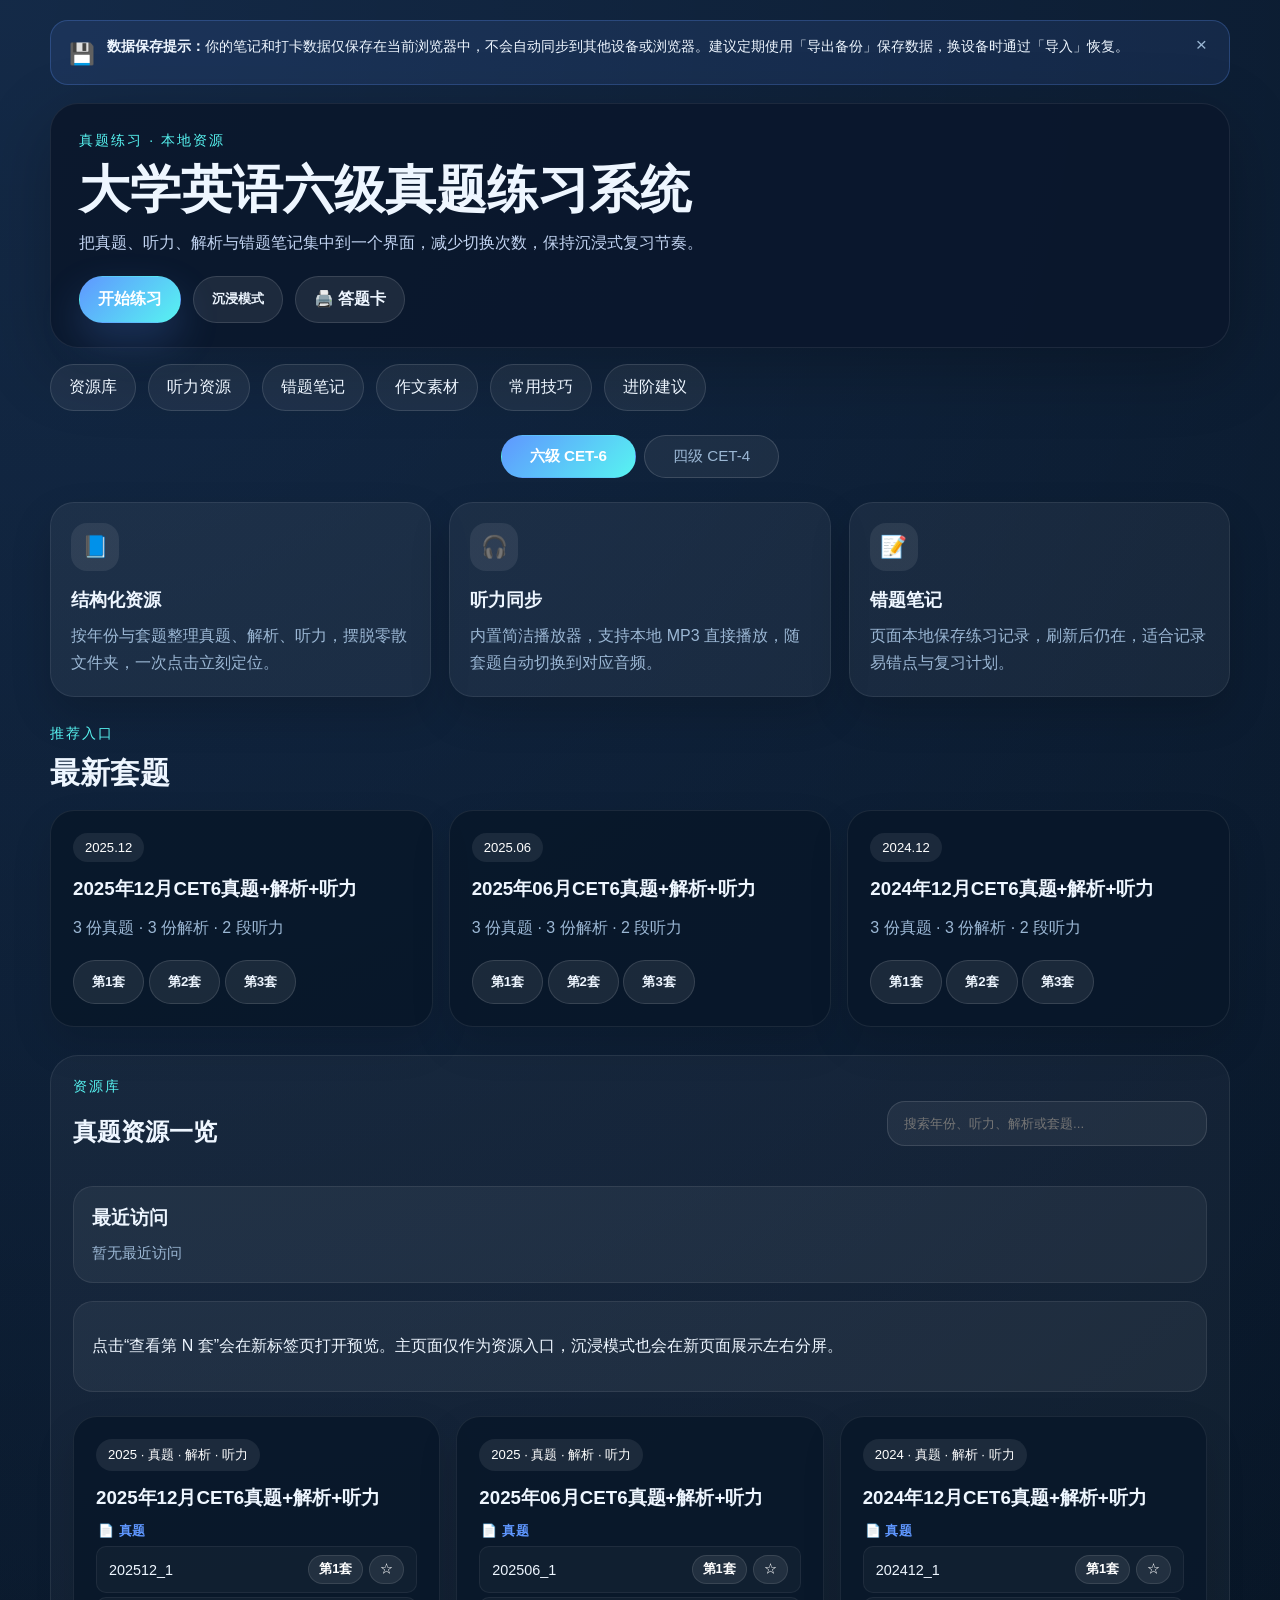
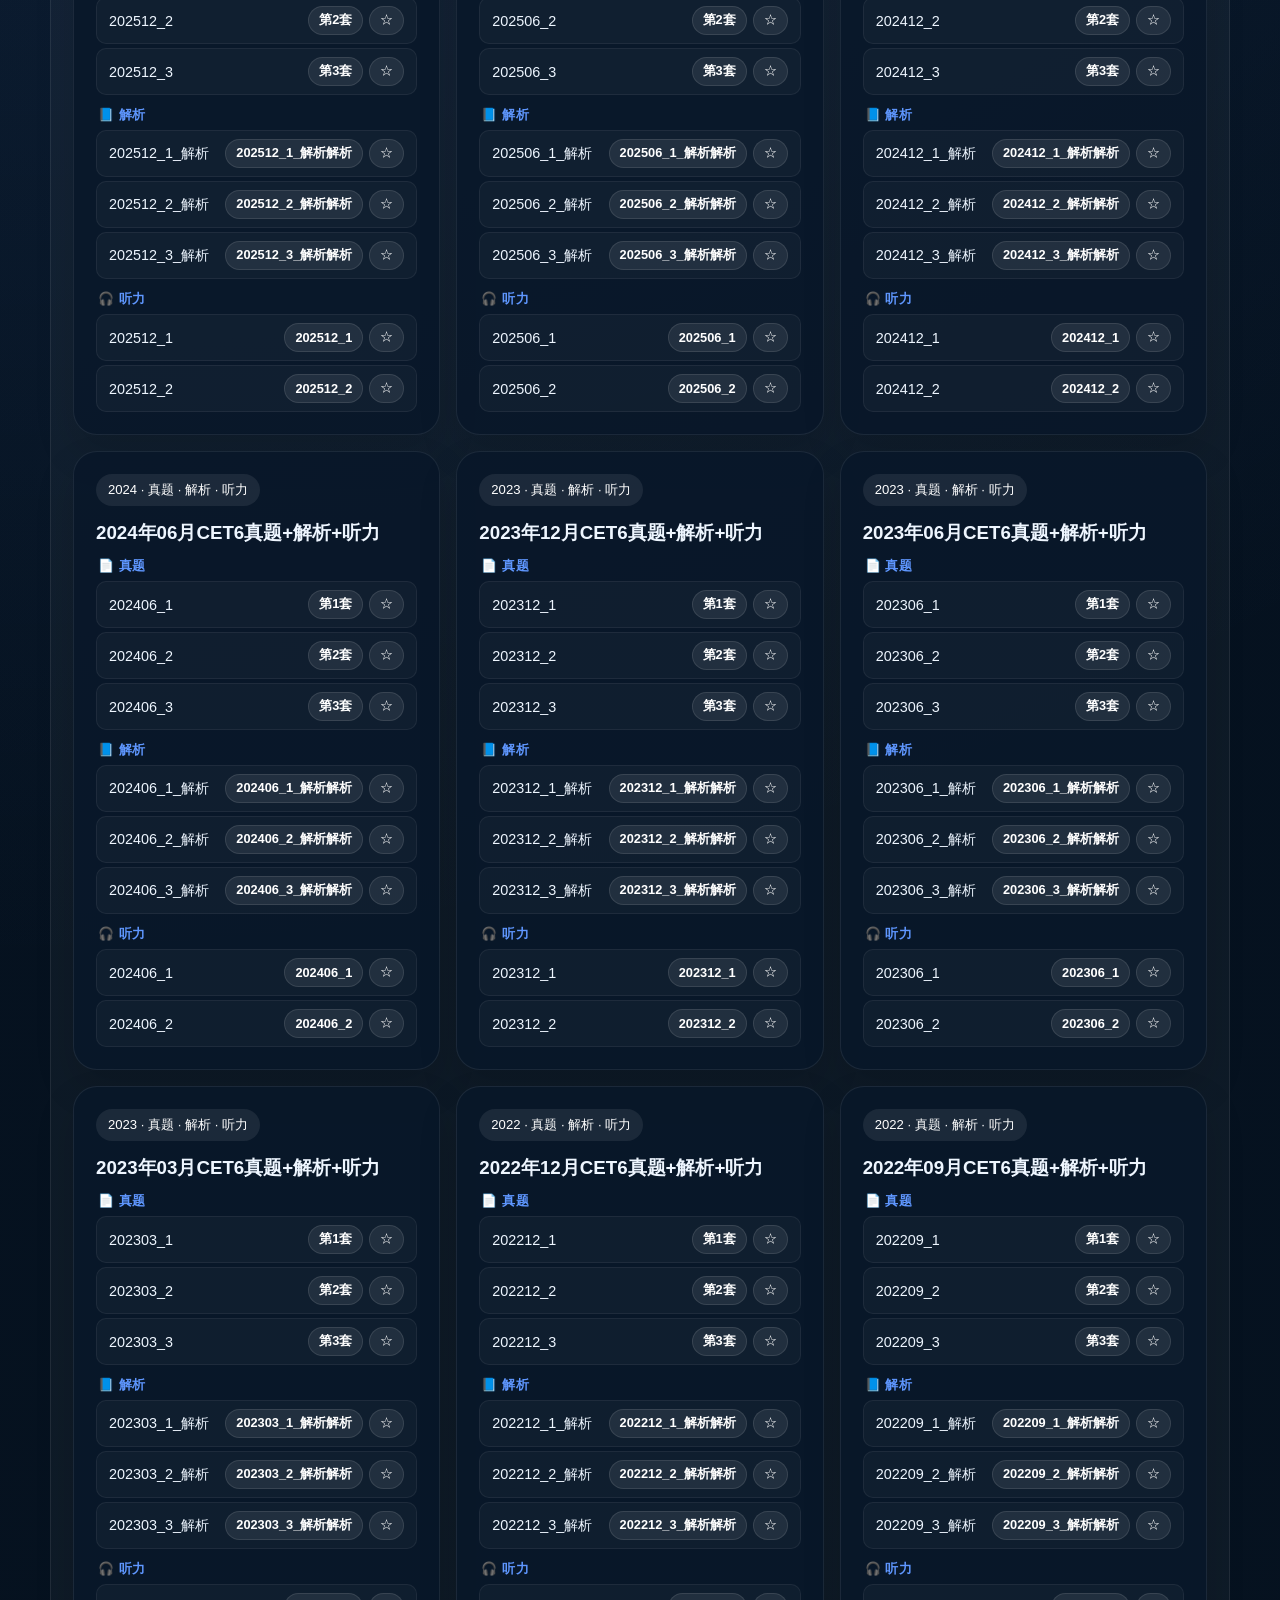
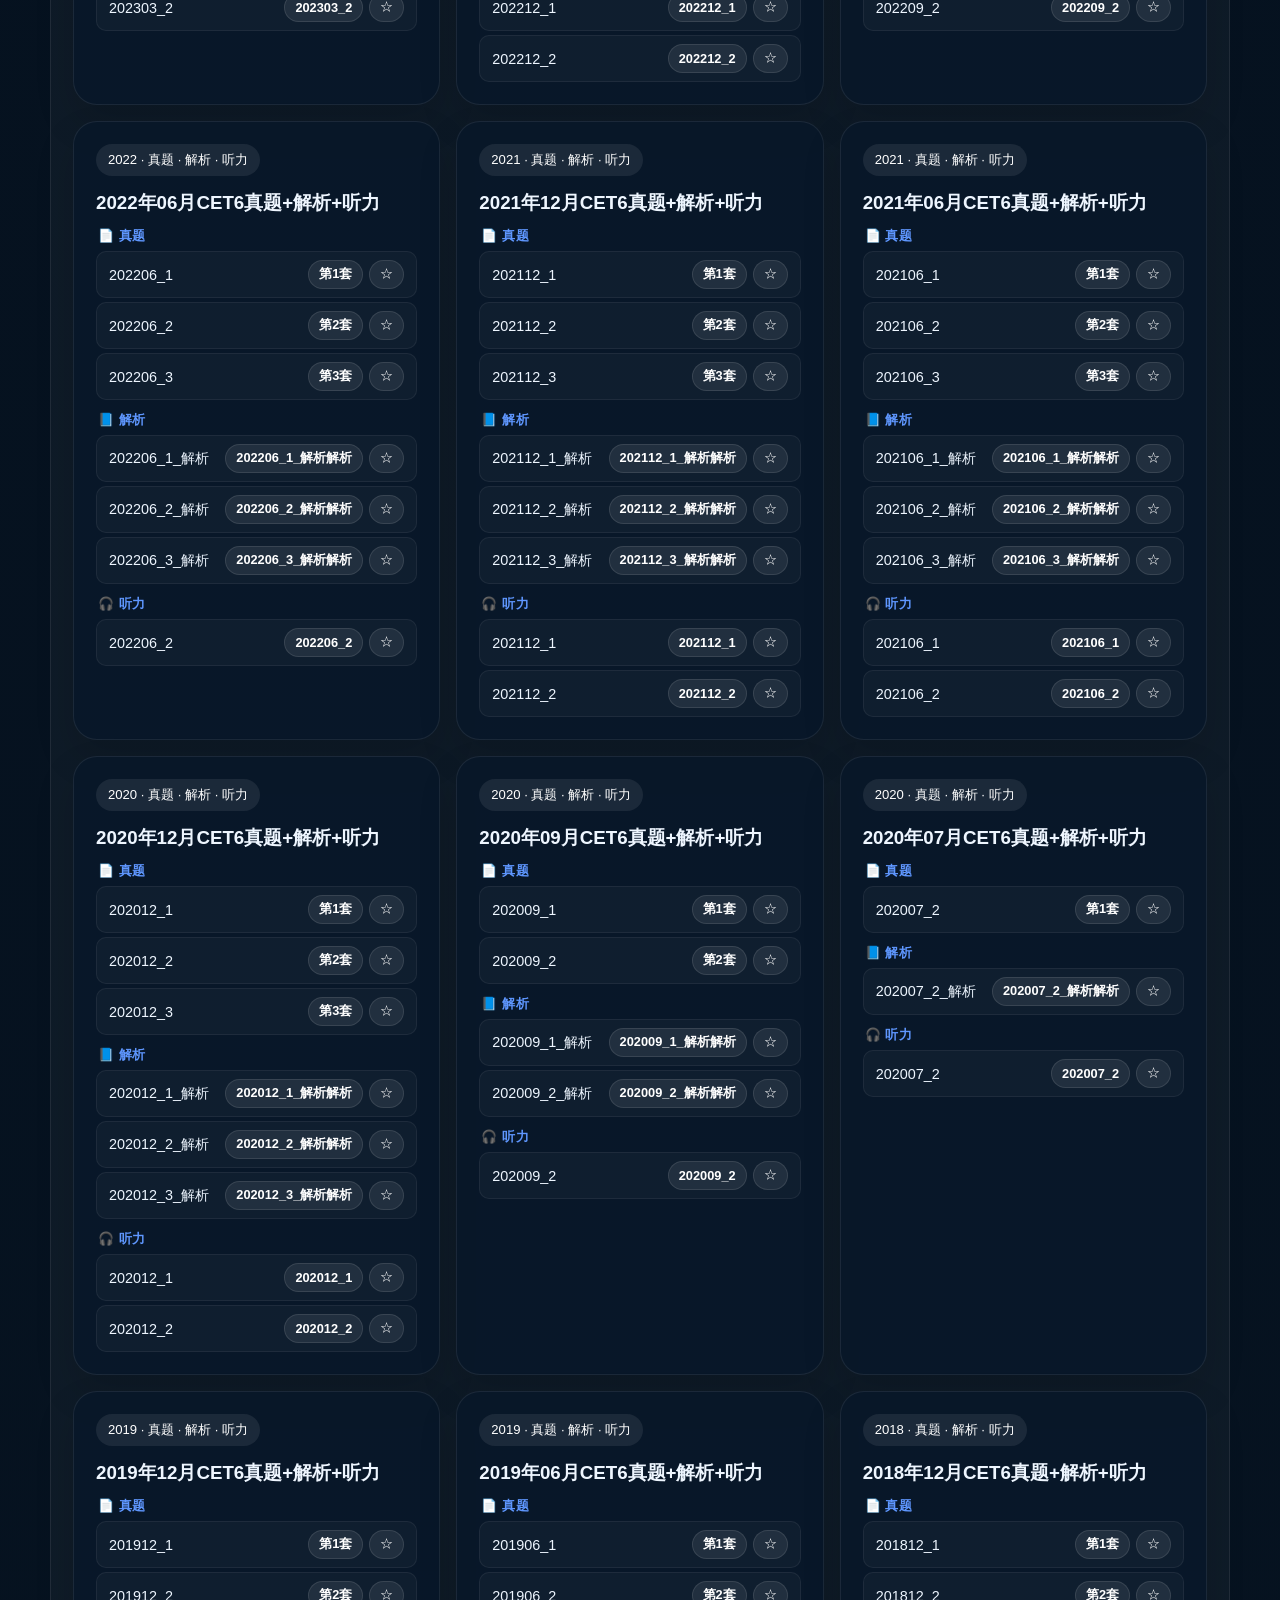
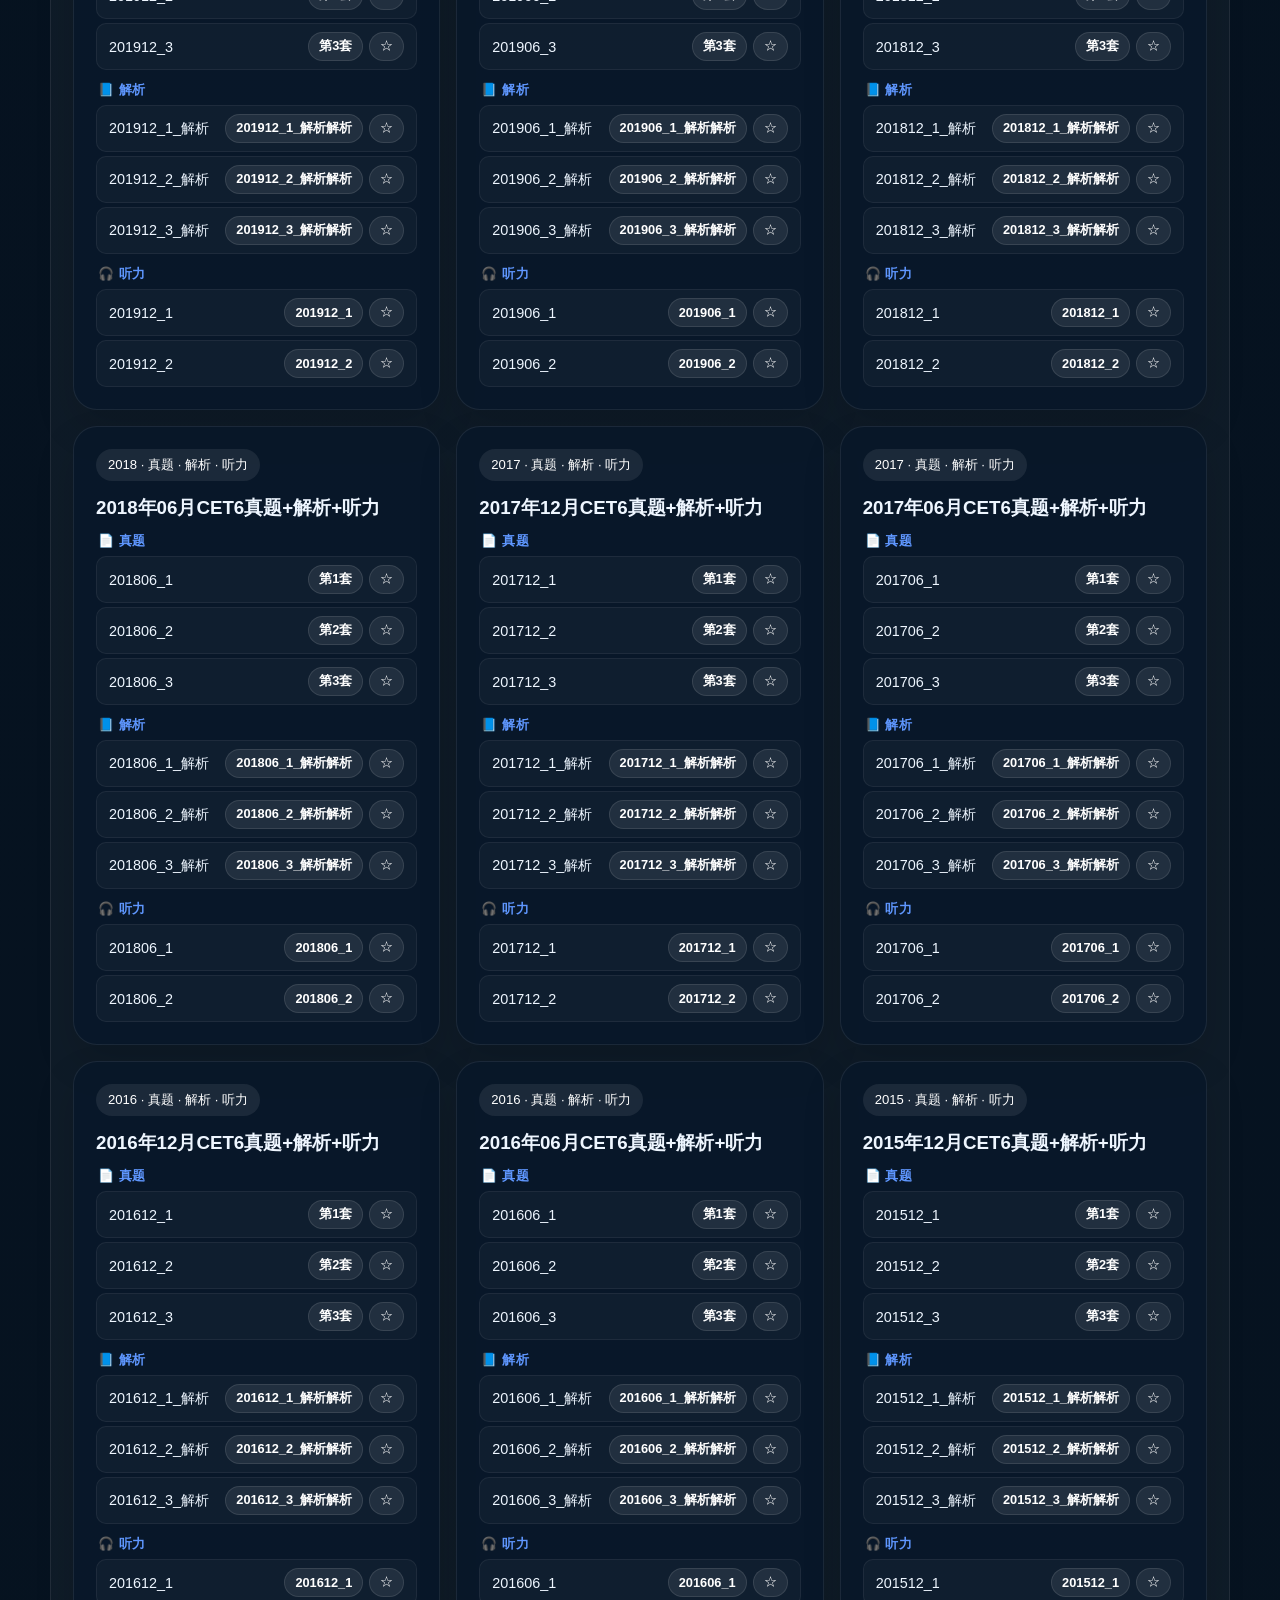
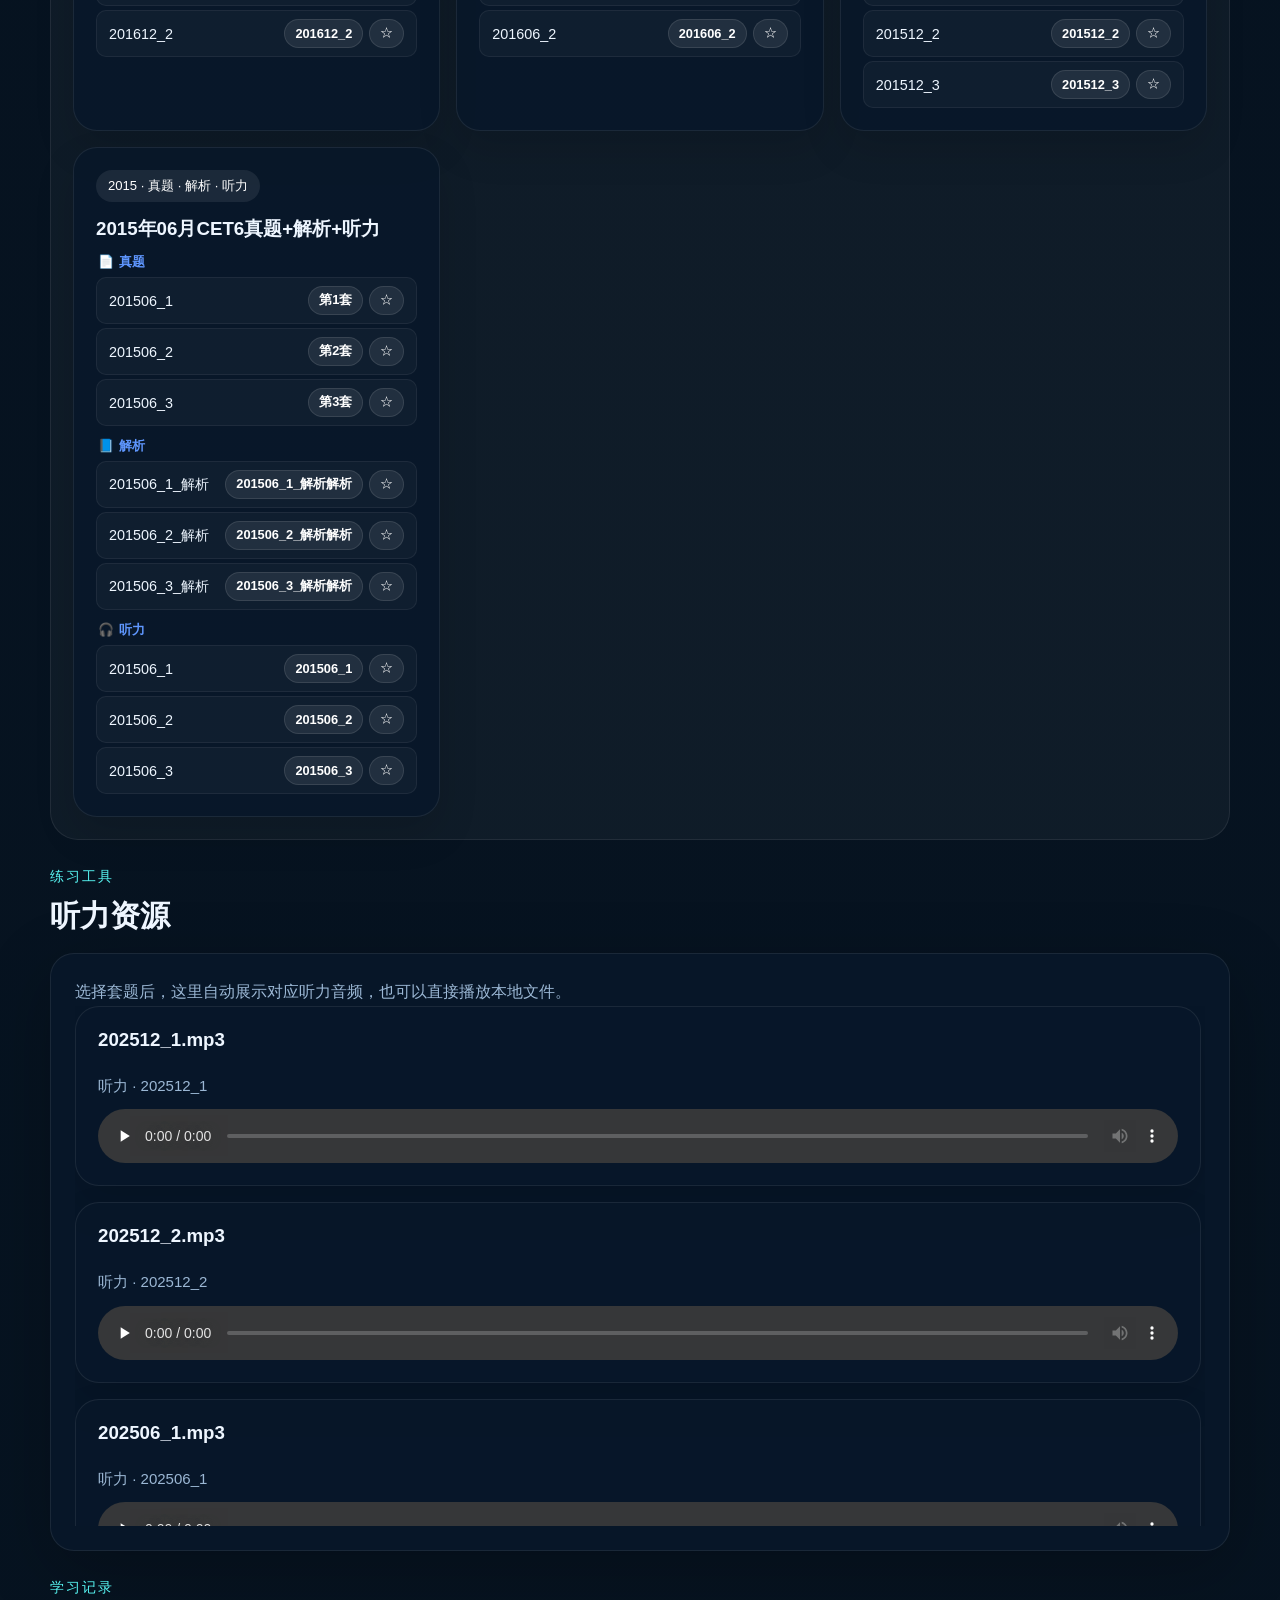
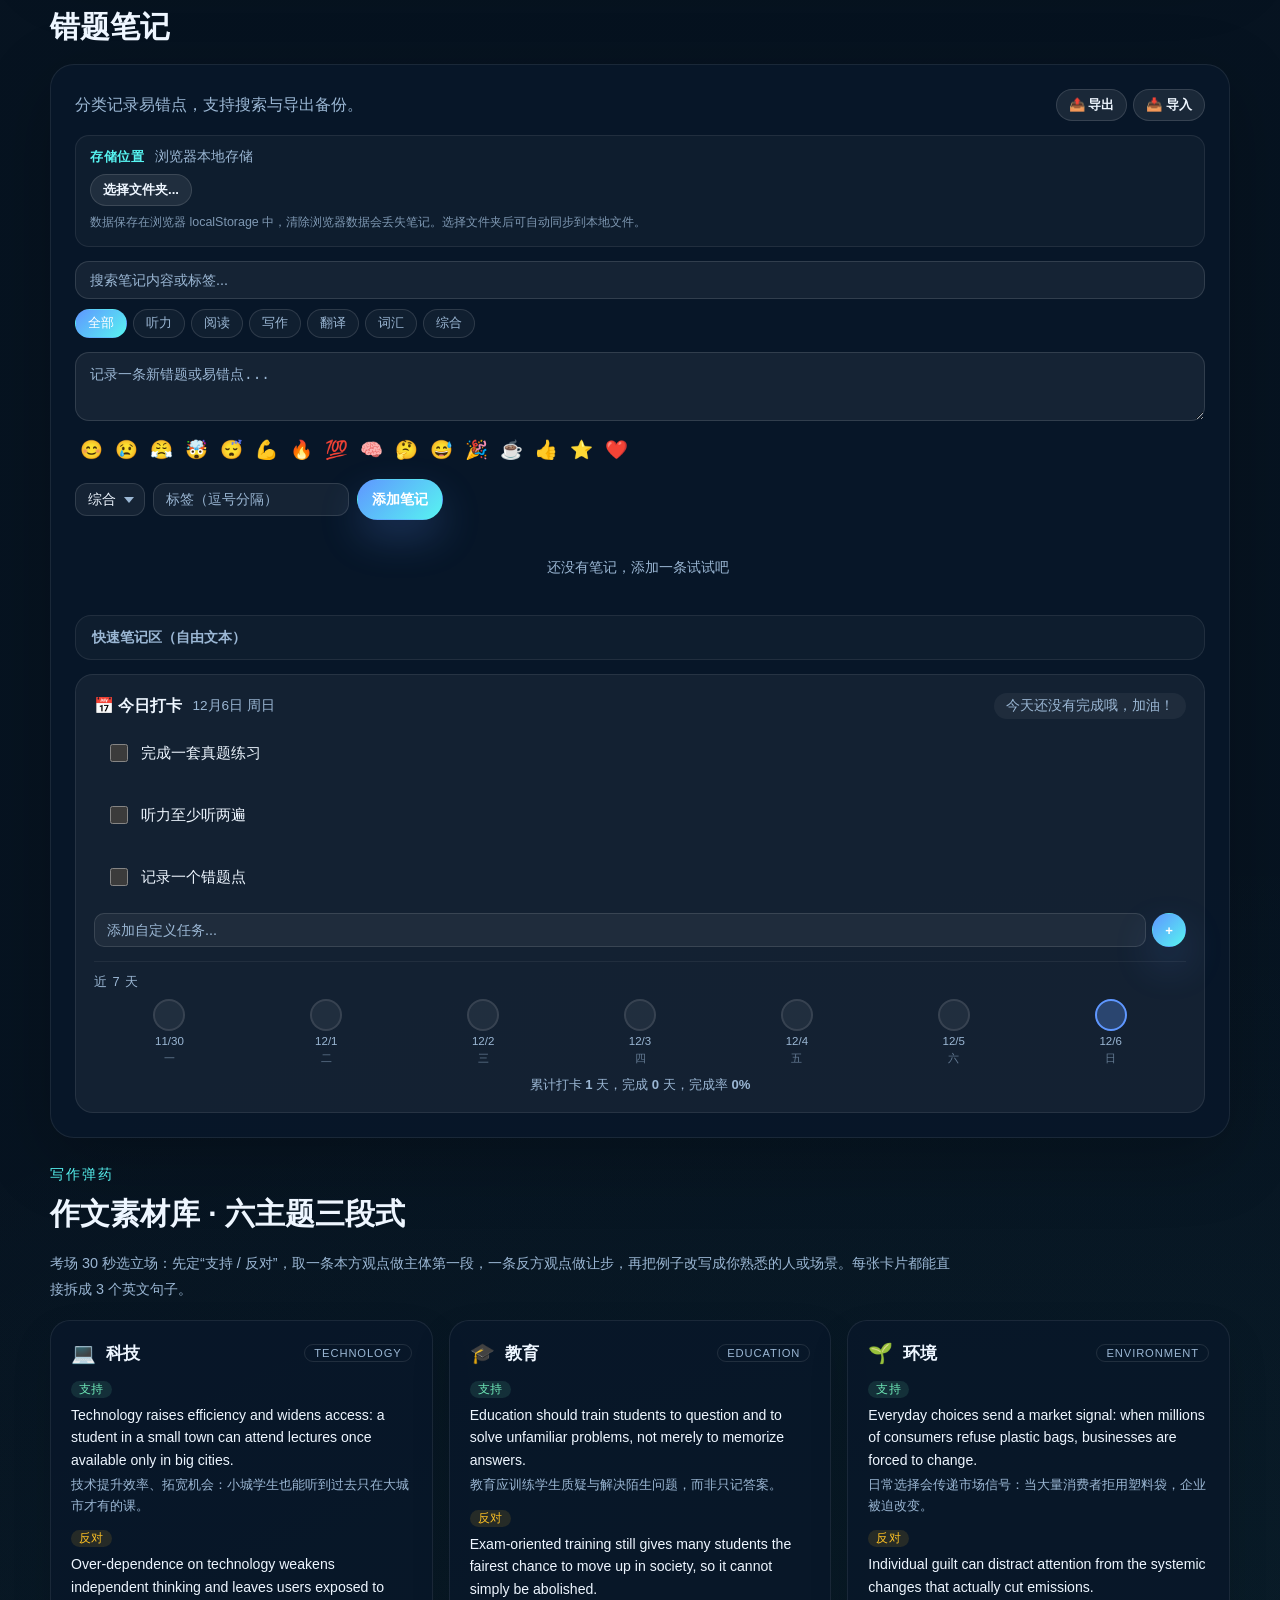
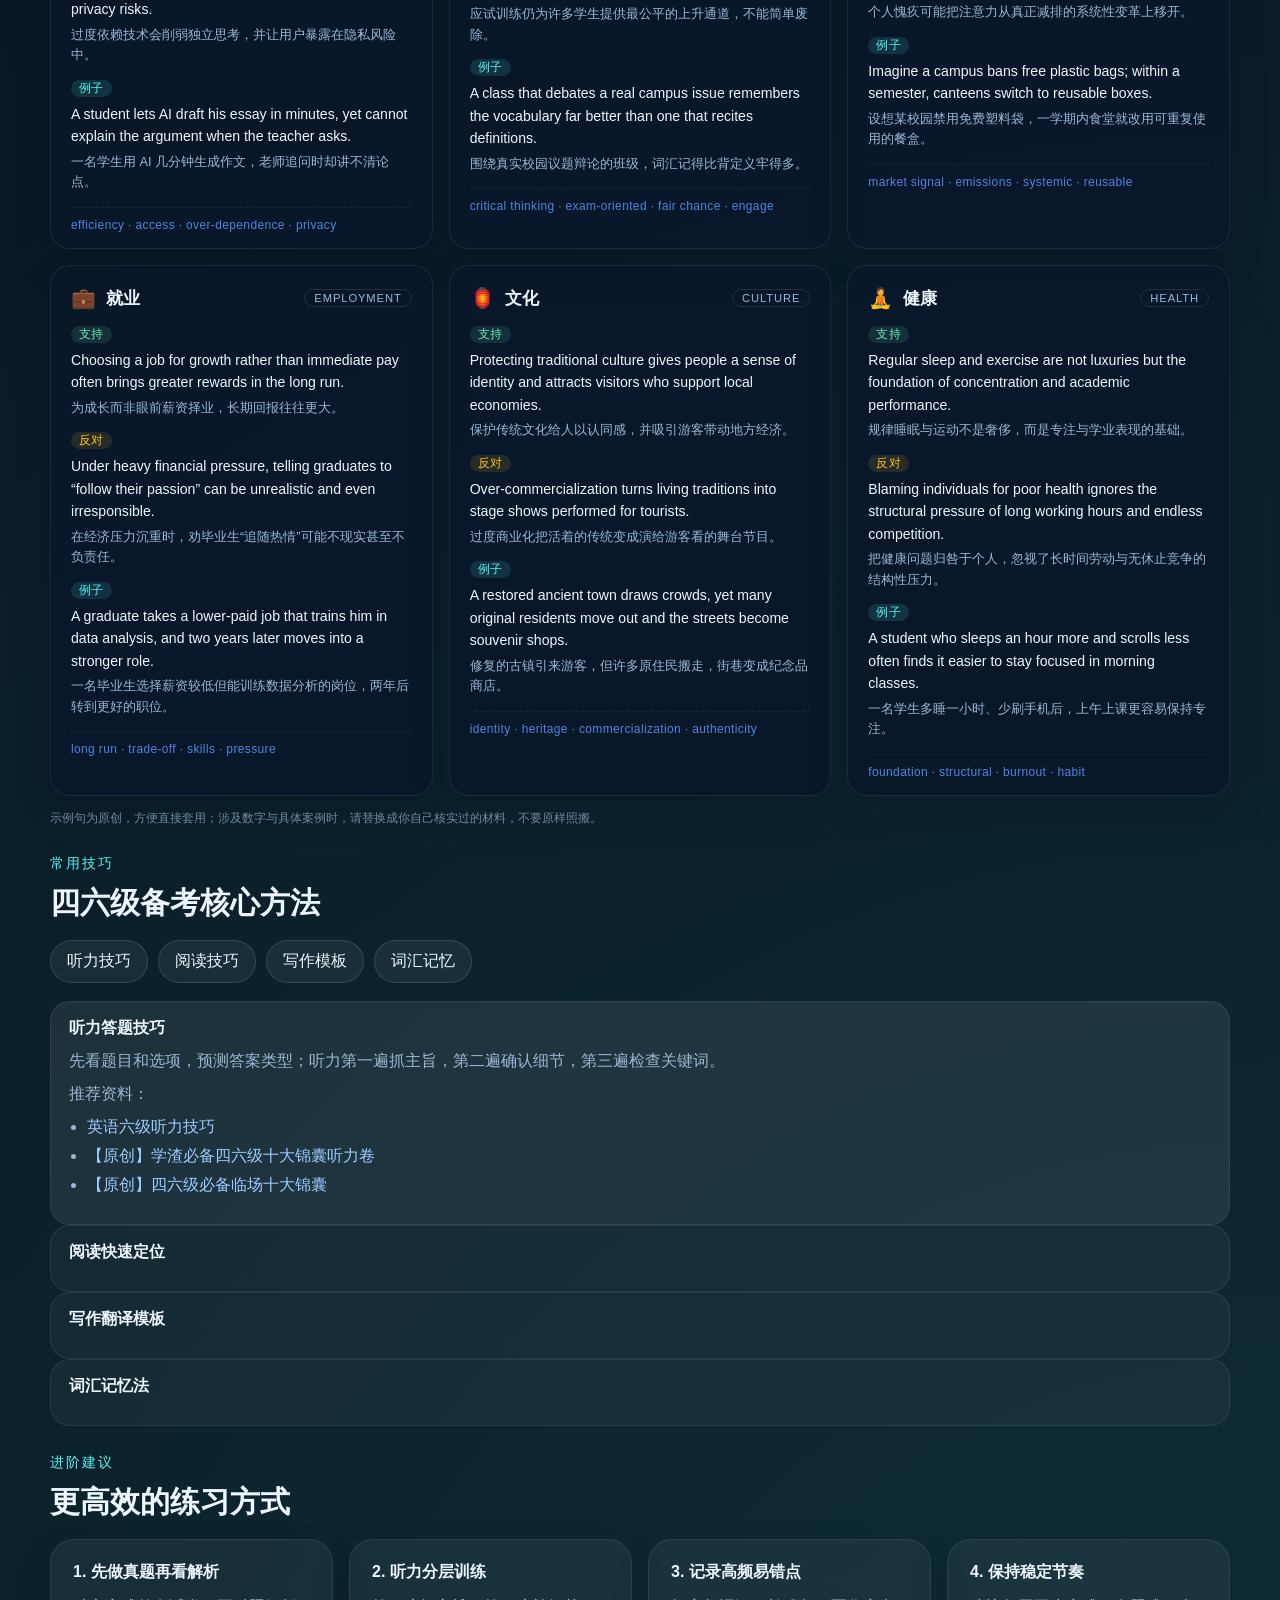
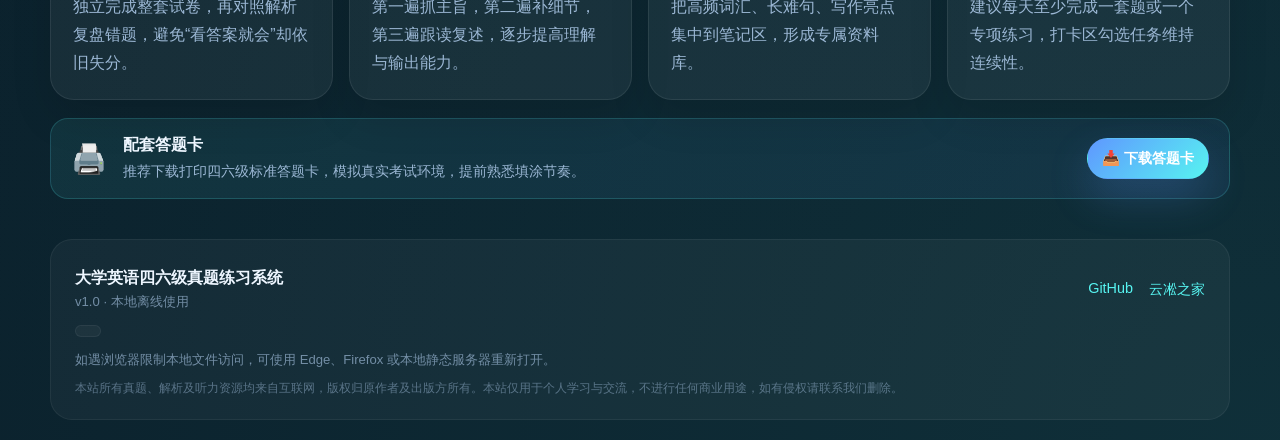
==== commit b2603200: "feat(site): 新增作文素材库（六主题 × 支持/反对/例子）与导航入口" ====
--- a/index.html
+++ b/index.html
@@ -34,6 +34,7 @@
       <a class="nav-link" href="#library">资源库</a>
       <a class="nav-link" href="#practice">听力资源</a>
       <a class="nav-link" href="#notes">错题笔记</a>
+      <a class="nav-link" href="#materials">作文素材</a>
       <a class="nav-link" href="#skilltips">常用技巧</a>
       <a class="nav-link" href="#tips">进阶建议</a>
     </nav>
@@ -219,6 +220,163 @@
         </div>
     </section>
 
+    <section id="materials" class="section materials-section">
+      <div class="section-title">
+        <div>
+          <p class="section-label">写作弹药</p>
+          <h2>作文素材库 · 六主题三段式</h2>
+        </div>
+      </div>
+      <p class="materials-intro">考场 30 秒选立场：先定“支持 / 反对”，取一条本方观点做主体第一段，一条反方观点做让步，再把例子改写成你熟悉的人或场景。每张卡片都能直接拆成 3 个英文句子。</p>
+      <div class="material-grid">
+
+        <article class="material-card">
+          <header class="material-head">
+            <span class="material-icon">💻</span>
+            <h3>科技</h3>
+            <span class="material-tag">Technology</span>
+          </header>
+          <div class="material-point">
+            <p class="material-label material-label--pro">支持</p>
+            <p class="material-en">Technology raises efficiency and widens access: a student in a small town can attend lectures once available only in big cities.</p>
+            <p class="material-zh">技术提升效率、拓宽机会：小城学生也能听到过去只在大城市才有的课。</p>
+          </div>
+          <div class="material-point">
+            <p class="material-label material-label--con">反对</p>
+            <p class="material-en">Over-dependence on technology weakens independent thinking and leaves users exposed to privacy risks.</p>
+            <p class="material-zh">过度依赖技术会削弱独立思考，并让用户暴露在隐私风险中。</p>
+          </div>
+          <div class="material-point">
+            <p class="material-label material-label--case">例子</p>
+            <p class="material-en">A student lets AI draft his essay in minutes, yet cannot explain the argument when the teacher asks.</p>
+            <p class="material-zh">一名学生用 AI 几分钟生成作文，老师追问时却讲不清论点。</p>
+          </div>
+          <p class="material-keys">efficiency · access · over-dependence · privacy</p>
+        </article>
+
+        <article class="material-card">
+          <header class="material-head">
+            <span class="material-icon">🎓</span>
+            <h3>教育</h3>
+            <span class="material-tag">Education</span>
+          </header>
+          <div class="material-point">
+            <p class="material-label material-label--pro">支持</p>
+            <p class="material-en">Education should train students to question and to solve unfamiliar problems, not merely to memorize answers.</p>
+            <p class="material-zh">教育应训练学生质疑与解决陌生问题，而非只记答案。</p>
+          </div>
+          <div class="material-point">
+            <p class="material-label material-label--con">反对</p>
+            <p class="material-en">Exam-oriented training still gives many students the fairest chance to move up in society, so it cannot simply be abolished.</p>
+            <p class="material-zh">应试训练仍为许多学生提供最公平的上升通道，不能简单废除。</p>
+          </div>
+          <div class="material-point">
+            <p class="material-label material-label--case">例子</p>
+            <p class="material-en">A class that debates a real campus issue remembers the vocabulary far better than one that recites definitions.</p>
+            <p class="material-zh">围绕真实校园议题辩论的班级，词汇记得比背定义牢得多。</p>
+          </div>
+          <p class="material-keys">critical thinking · exam-oriented · fair chance · engage</p>
+        </article>
+
+        <article class="material-card">
+          <header class="material-head">
+            <span class="material-icon">🌱</span>
+            <h3>环境</h3>
+            <span class="material-tag">Environment</span>
+          </header>
+          <div class="material-point">
+            <p class="material-label material-label--pro">支持</p>
+            <p class="material-en">Everyday choices send a market signal: when millions of consumers refuse plastic bags, businesses are forced to change.</p>
+            <p class="material-zh">日常选择会传递市场信号：当大量消费者拒用塑料袋，企业被迫改变。</p>
+          </div>
+          <div class="material-point">
+            <p class="material-label material-label--con">反对</p>
+            <p class="material-en">Individual guilt can distract attention from the systemic changes that actually cut emissions.</p>
+            <p class="material-zh">个人愧疚可能把注意力从真正减排的系统性变革上移开。</p>
+          </div>
+          <div class="material-point">
+            <p class="material-label material-label--case">例子</p>
+            <p class="material-en">Imagine a campus bans free plastic bags; within a semester, canteens switch to reusable boxes.</p>
+            <p class="material-zh">设想某校园禁用免费塑料袋，一学期内食堂就改用可重复使用的餐盒。</p>
+          </div>
+          <p class="material-keys">market signal · emissions · systemic · reusable</p>
+        </article>
+
+        <article class="material-card">
+          <header class="material-head">
+            <span class="material-icon">💼</span>
+            <h3>就业</h3>
+            <span class="material-tag">Employment</span>
+          </header>
+          <div class="material-point">
+            <p class="material-label material-label--pro">支持</p>
+            <p class="material-en">Choosing a job for growth rather than immediate pay often brings greater rewards in the long run.</p>
+            <p class="material-zh">为成长而非眼前薪资择业，长期回报往往更大。</p>
+          </div>
+          <div class="material-point">
+            <p class="material-label material-label--con">反对</p>
+            <p class="material-en">Under heavy financial pressure, telling graduates to “follow their passion” can be unrealistic and even irresponsible.</p>
+            <p class="material-zh">在经济压力沉重时，劝毕业生“追随热情”可能不现实甚至不负责任。</p>
+          </div>
+          <div class="material-point">
+            <p class="material-label material-label--case">例子</p>
+            <p class="material-en">A graduate takes a lower-paid job that trains him in data analysis, and two years later moves into a stronger role.</p>
+            <p class="material-zh">一名毕业生选择薪资较低但能训练数据分析的岗位，两年后转到更好的职位。</p>
+          </div>
+          <p class="material-keys">long run · trade-off · skills · pressure</p>
+        </article>
+
+        <article class="material-card">
+          <header class="material-head">
+            <span class="material-icon">🏮</span>
+            <h3>文化</h3>
+            <span class="material-tag">Culture</span>
+          </header>
+          <div class="material-point">
+            <p class="material-label material-label--pro">支持</p>
+            <p class="material-en">Protecting traditional culture gives people a sense of identity and attracts visitors who support local economies.</p>
+            <p class="material-zh">保护传统文化给人以认同感，并吸引游客带动地方经济。</p>
+          </div>
+          <div class="material-point">
+            <p class="material-label material-label--con">反对</p>
+            <p class="material-en">Over-commercialization turns living traditions into stage shows performed for tourists.</p>
+            <p class="material-zh">过度商业化把活着的传统变成演给游客看的舞台节目。</p>
+          </div>
+          <div class="material-point">
+            <p class="material-label material-label--case">例子</p>
+            <p class="material-en">A restored ancient town draws crowds, yet many original residents move out and the streets become souvenir shops.</p>
+            <p class="material-zh">修复的古镇引来游客，但许多原住民搬走，街巷变成纪念品商店。</p>
+          </div>
+          <p class="material-keys">identity · heritage · commercialization · authenticity</p>
+        </article>
+
+        <article class="material-card">
+          <header class="material-head">
+            <span class="material-icon">🧘</span>
+            <h3>健康</h3>
+            <span class="material-tag">Health</span>
+          </header>
+          <div class="material-point">
+            <p class="material-label material-label--pro">支持</p>
+            <p class="material-en">Regular sleep and exercise are not luxuries but the foundation of concentration and academic performance.</p>
+            <p class="material-zh">规律睡眠与运动不是奢侈，而是专注与学业表现的基础。</p>
+          </div>
+          <div class="material-point">
+            <p class="material-label material-label--con">反对</p>
+            <p class="material-en">Blaming individuals for poor health ignores the structural pressure of long working hours and endless competition.</p>
+            <p class="material-zh">把健康问题归咎于个人，忽视了长时间劳动与无休止竞争的结构性压力。</p>
+          </div>
+          <div class="material-point">
+            <p class="material-label material-label--case">例子</p>
+            <p class="material-en">A student who sleeps an hour more and scrolls less often finds it easier to stay focused in morning classes.</p>
+            <p class="material-zh">一名学生多睡一小时、少刷手机后，上午上课更容易保持专注。</p>
+          </div>
+          <p class="material-keys">foundation · structural · burnout · habit</p>
+        </article>
+
+      </div>
+      <p class="materials-footer">示例句为原创，方便直接套用；涉及数字与具体案例时，请替换成你自己核实过的材料，不要原样照搬。</p>
+    </section>
     <section id="skilltips" class="section skilltips-section">
       <div class="section-title">
         <div>
--- a/styles.css
+++ b/styles.css
@@ -3016,3 +3016,122 @@
     gap: 0;
   }
 }
+
+.materials-intro {
+  max-width: 900px;
+  margin: 0 0 18px;
+  color: var(--muted);
+  font-size: 0.9rem;
+  line-height: 1.75;
+}
+
+.material-grid {
+  display: grid;
+  grid-template-columns: repeat(auto-fit, minmax(320px, 1fr));
+  gap: 16px;
+}
+
+.material-card {
+  padding: 20px 20px 16px;
+  border-radius: 20px;
+  background: var(--surface);
+  border: 1px solid rgba(255,255,255,0.08);
+  box-shadow: 0 18px 40px rgba(0,0,0,0.12);
+}
+
+.material-head {
+  display: flex;
+  align-items: center;
+  gap: 10px;
+  margin-bottom: 14px;
+}
+
+.material-head h3 {
+  margin: 0;
+  font-size: 1.08rem;
+}
+
+.material-icon {
+  font-size: 1.25rem;
+  line-height: 1;
+}
+
+.material-tag {
+  margin-left: auto;
+  padding: 2px 9px;
+  border: 1px solid var(--border);
+  border-radius: 999px;
+  font-size: 0.7rem;
+  letter-spacing: 0.08em;
+  text-transform: uppercase;
+  color: var(--muted);
+}
+
+.material-point {
+  margin-bottom: 12px;
+}
+
+.material-label {
+  display: inline-block;
+  margin: 0 0 6px;
+  padding: 1px 8px;
+  border-radius: 999px;
+  font-size: 0.72rem;
+  letter-spacing: 0.04em;
+}
+
+.material-label--pro {
+  color: #6ee7b7;
+  background: rgba(110,231,183,0.12);
+}
+
+.material-label--con {
+  color: #fbbf24;
+  background: rgba(251,191,36,0.12);
+}
+
+.material-label--case {
+  color: var(--accent-2);
+  background: rgba(87,244,241,0.12);
+}
+
+.material-en {
+  margin: 0 0 4px;
+  font-size: 0.88rem;
+  line-height: 1.6;
+  color: var(--text);
+}
+
+.material-zh {
+  margin: 0;
+  font-size: 0.8rem;
+  line-height: 1.6;
+  color: var(--muted);
+}
+
+.material-keys {
+  margin: 14px 0 0;
+  padding-top: 10px;
+  border-top: 1px dashed rgba(255,255,255,0.08);
+  font-size: 0.75rem;
+  letter-spacing: 0.03em;
+  color: var(--accent);
+  opacity: 0.85;
+}
+
+.materials-footer {
+  margin: 14px 0 0;
+  font-size: 0.76rem;
+  color: var(--muted);
+  opacity: 0.7;
+}
+
+@media (max-width: 720px) {
+  .material-grid {
+    grid-template-columns: 1fr;
+  }
+  .material-card {
+    padding: 16px;
+    border-radius: 16px;
+  }
+}
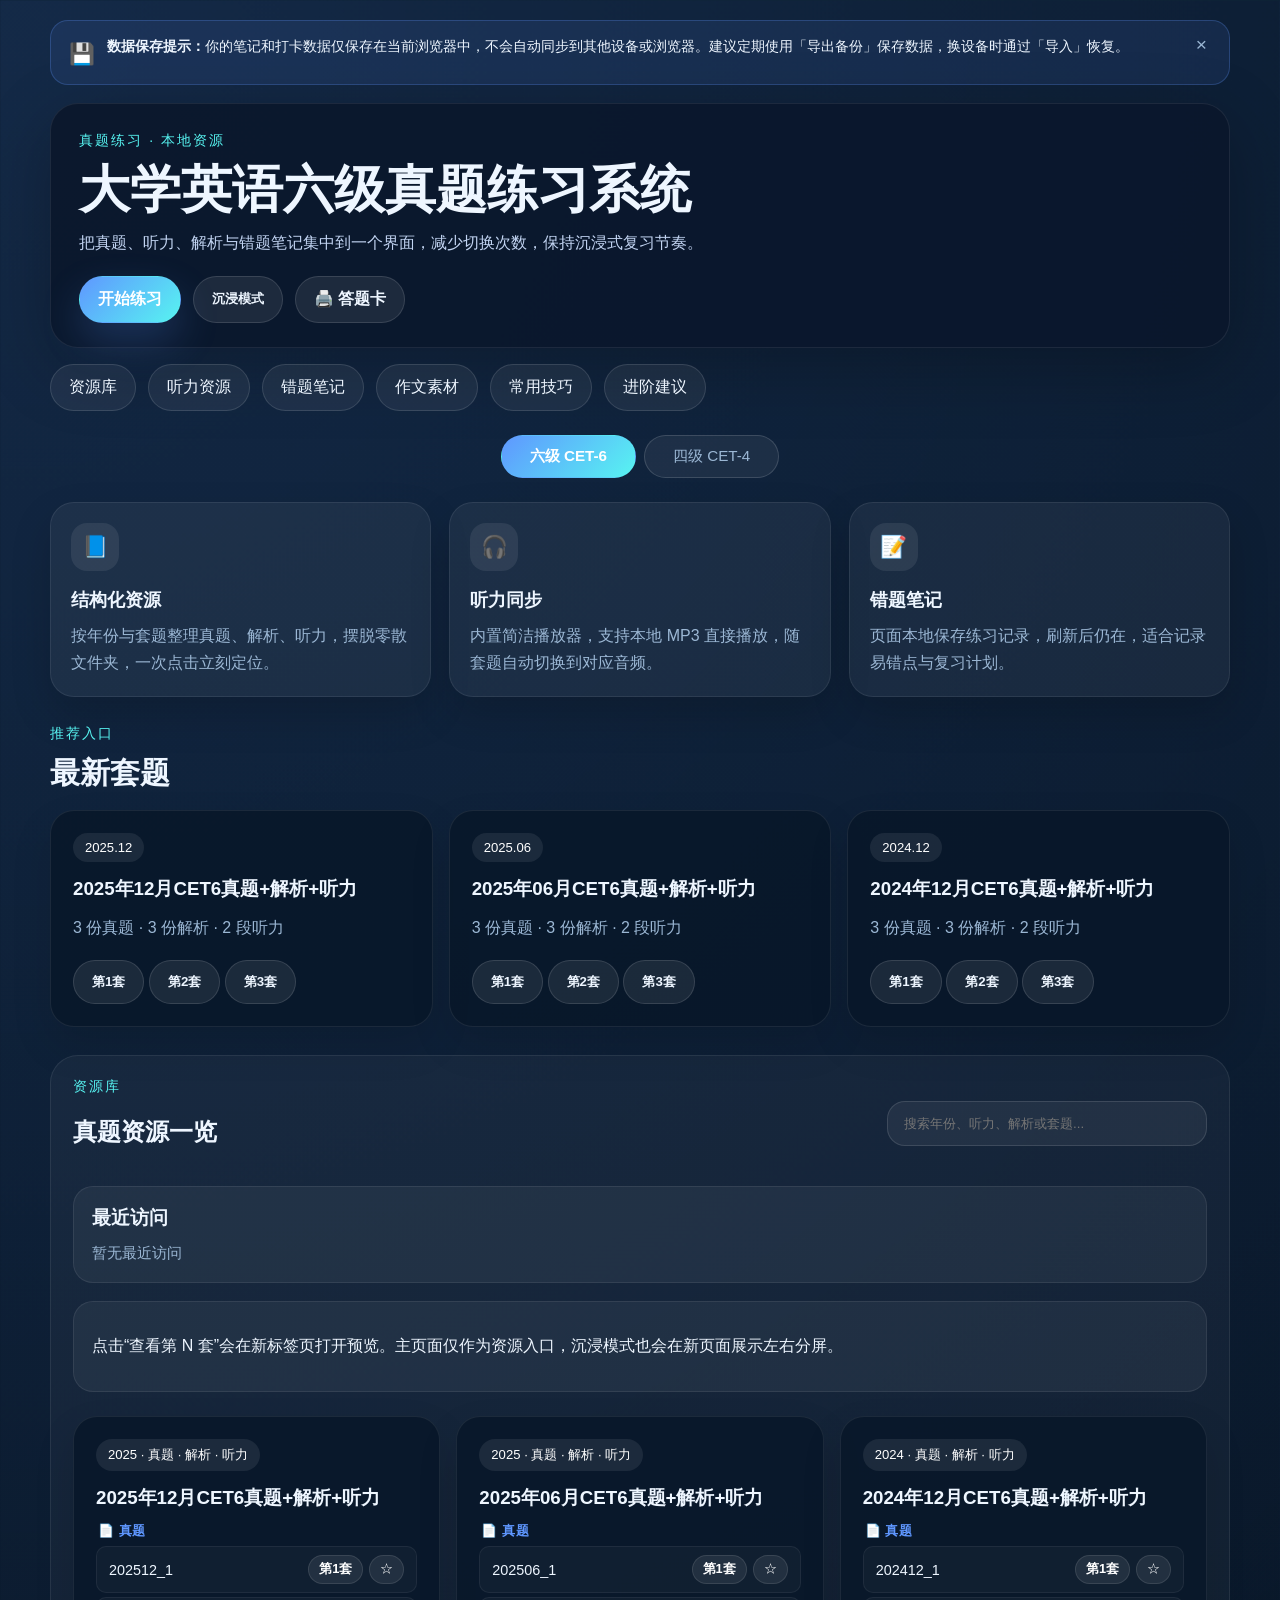
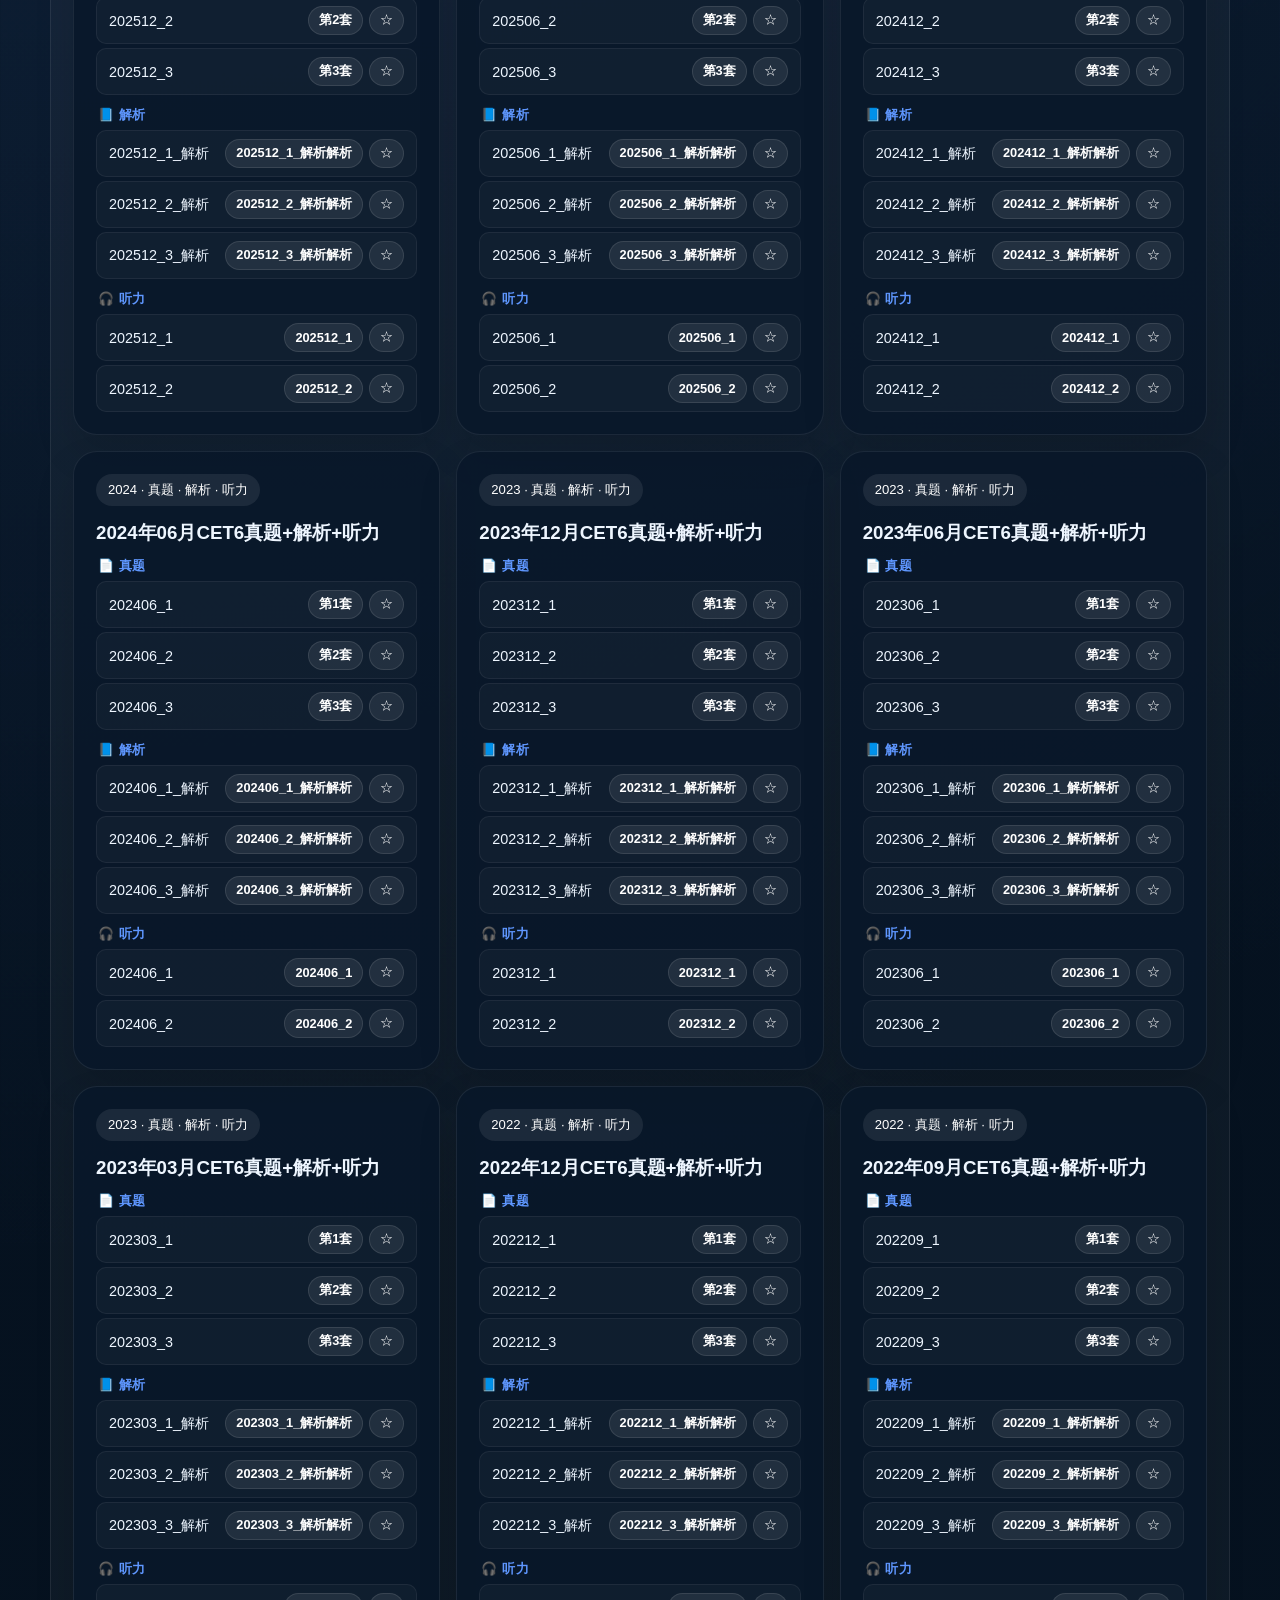
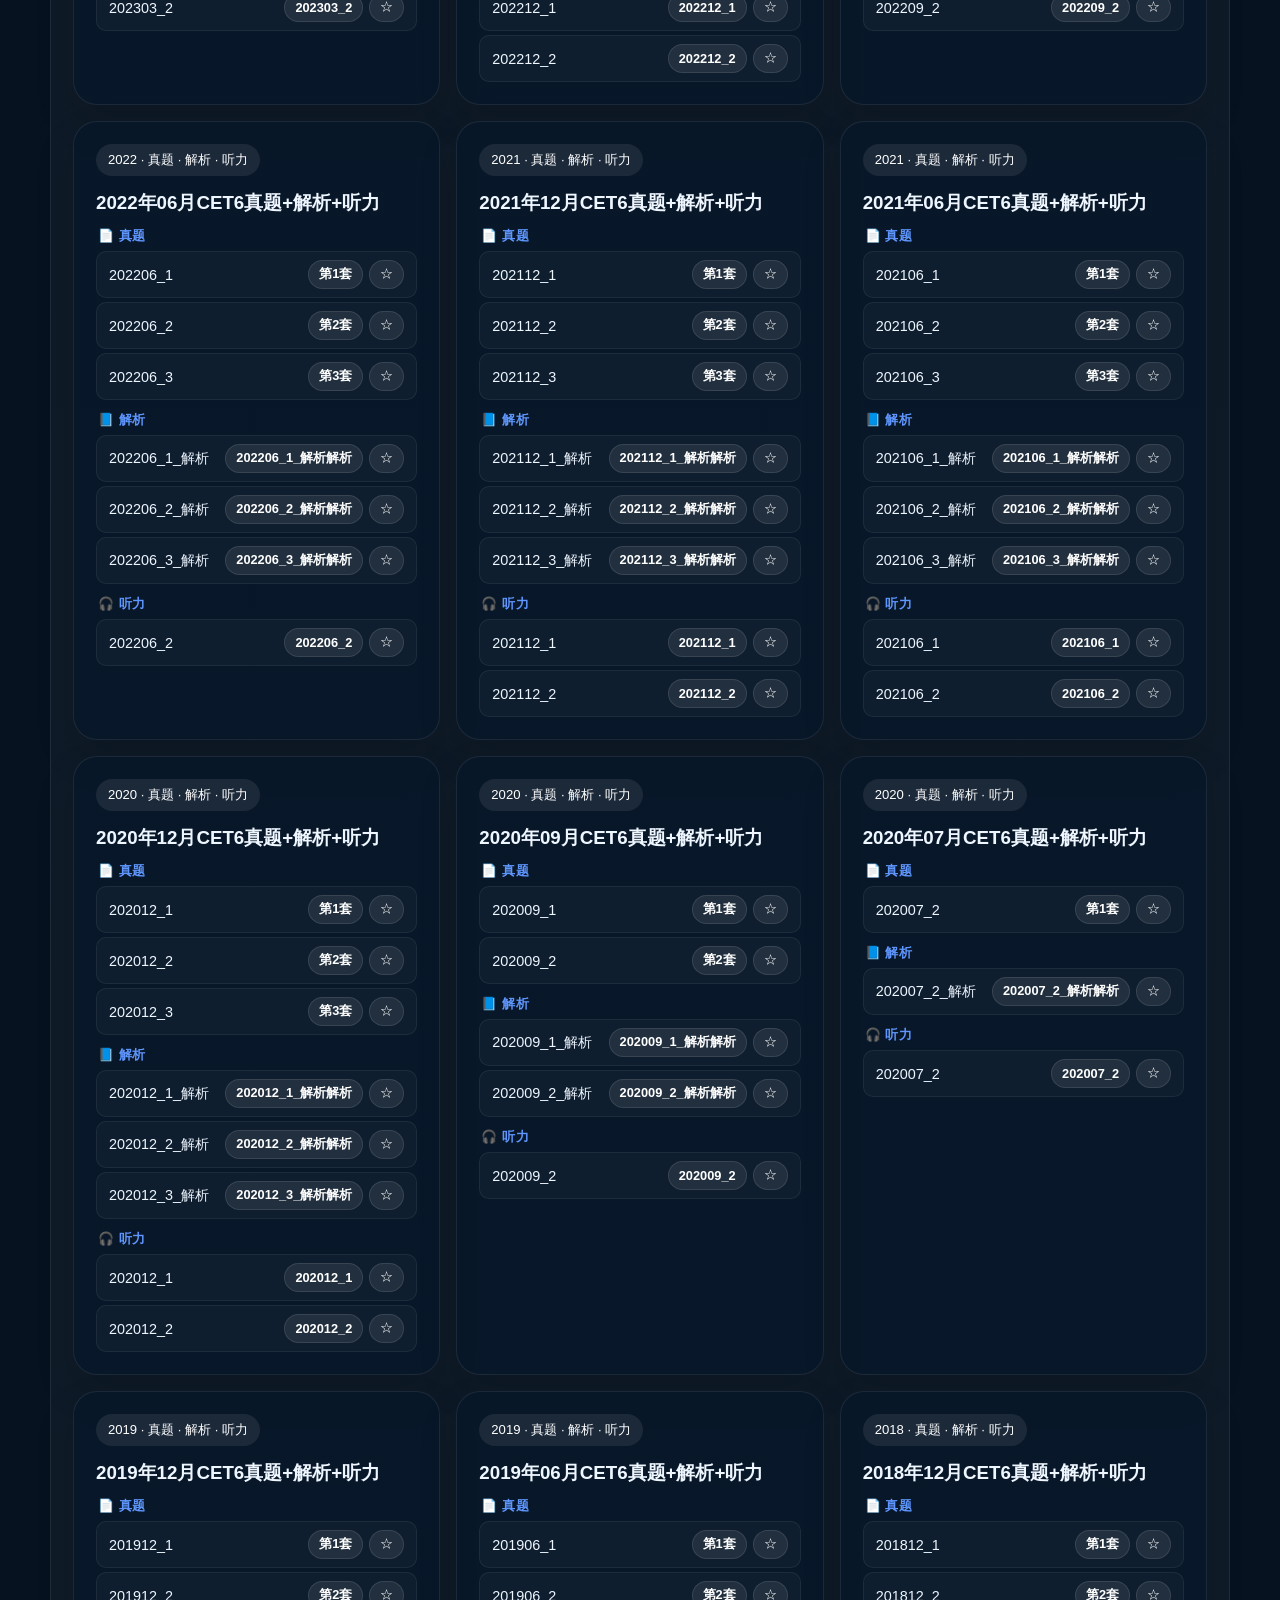
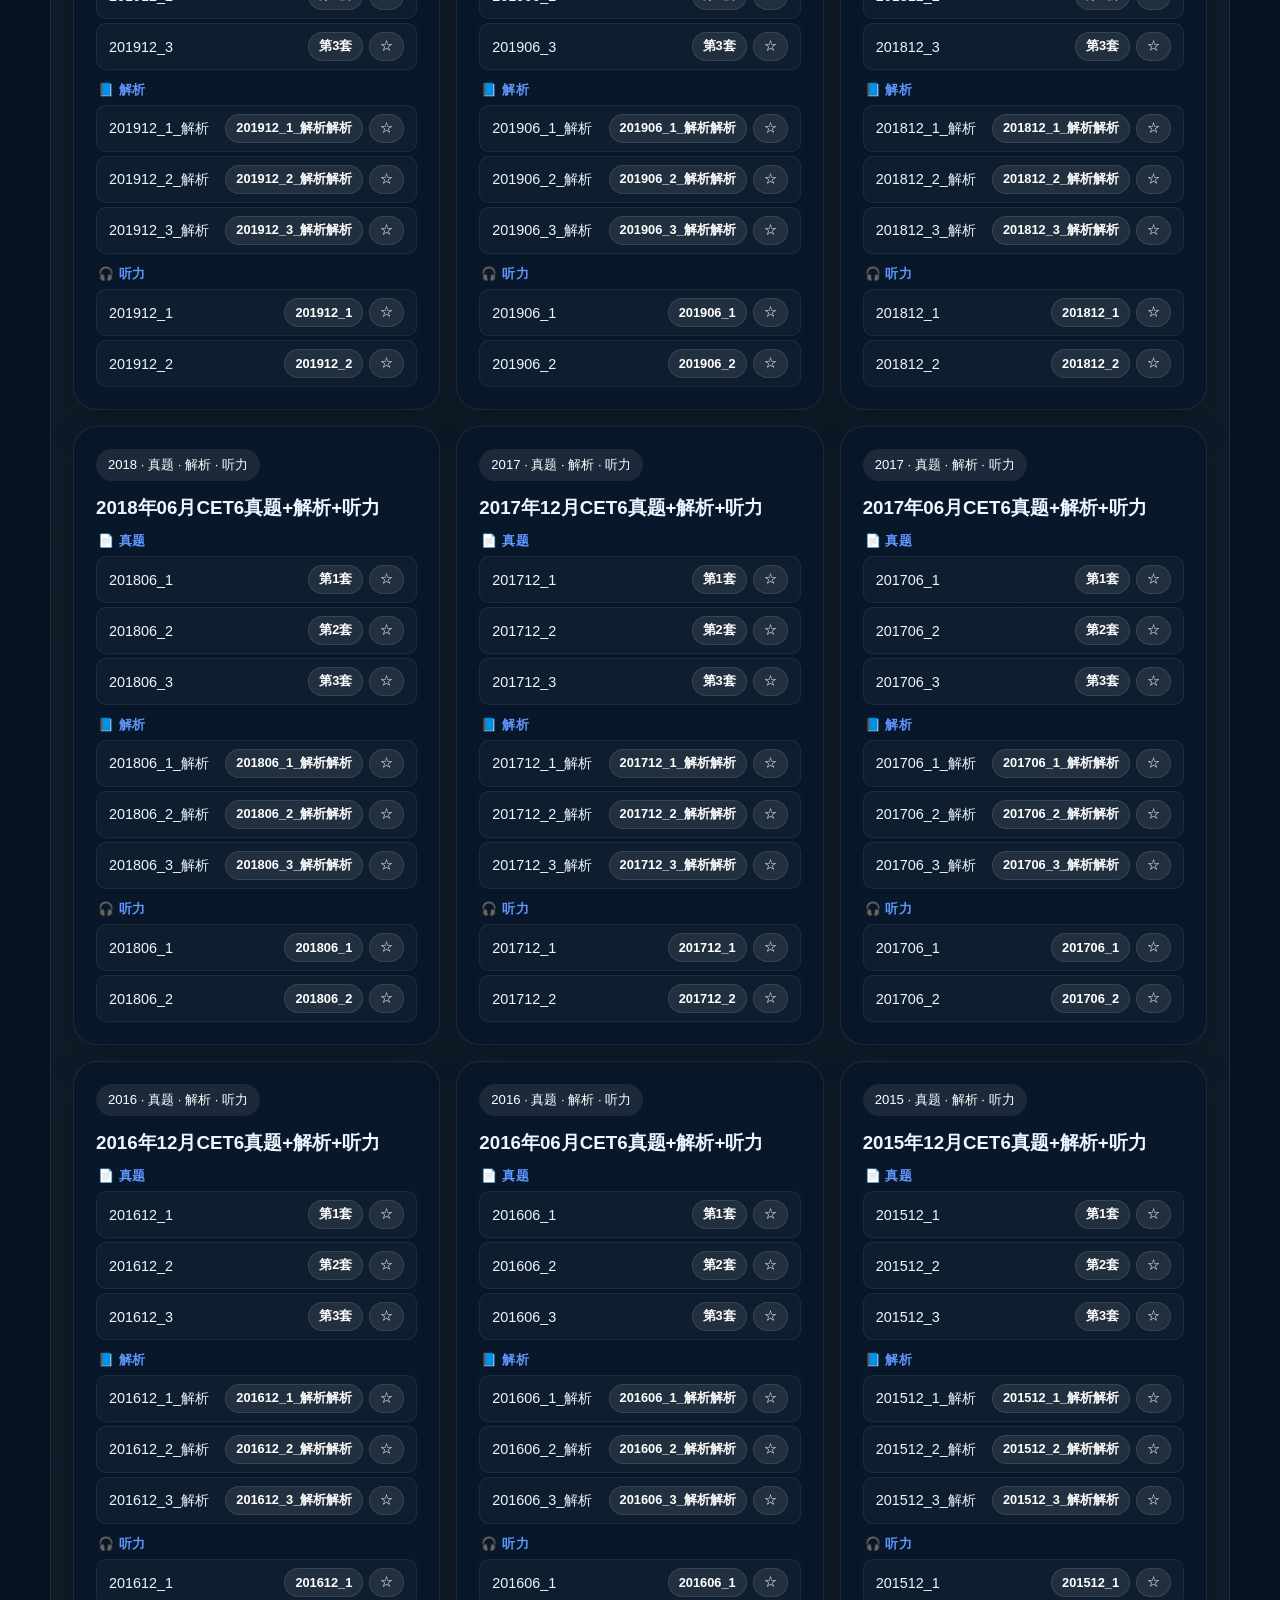
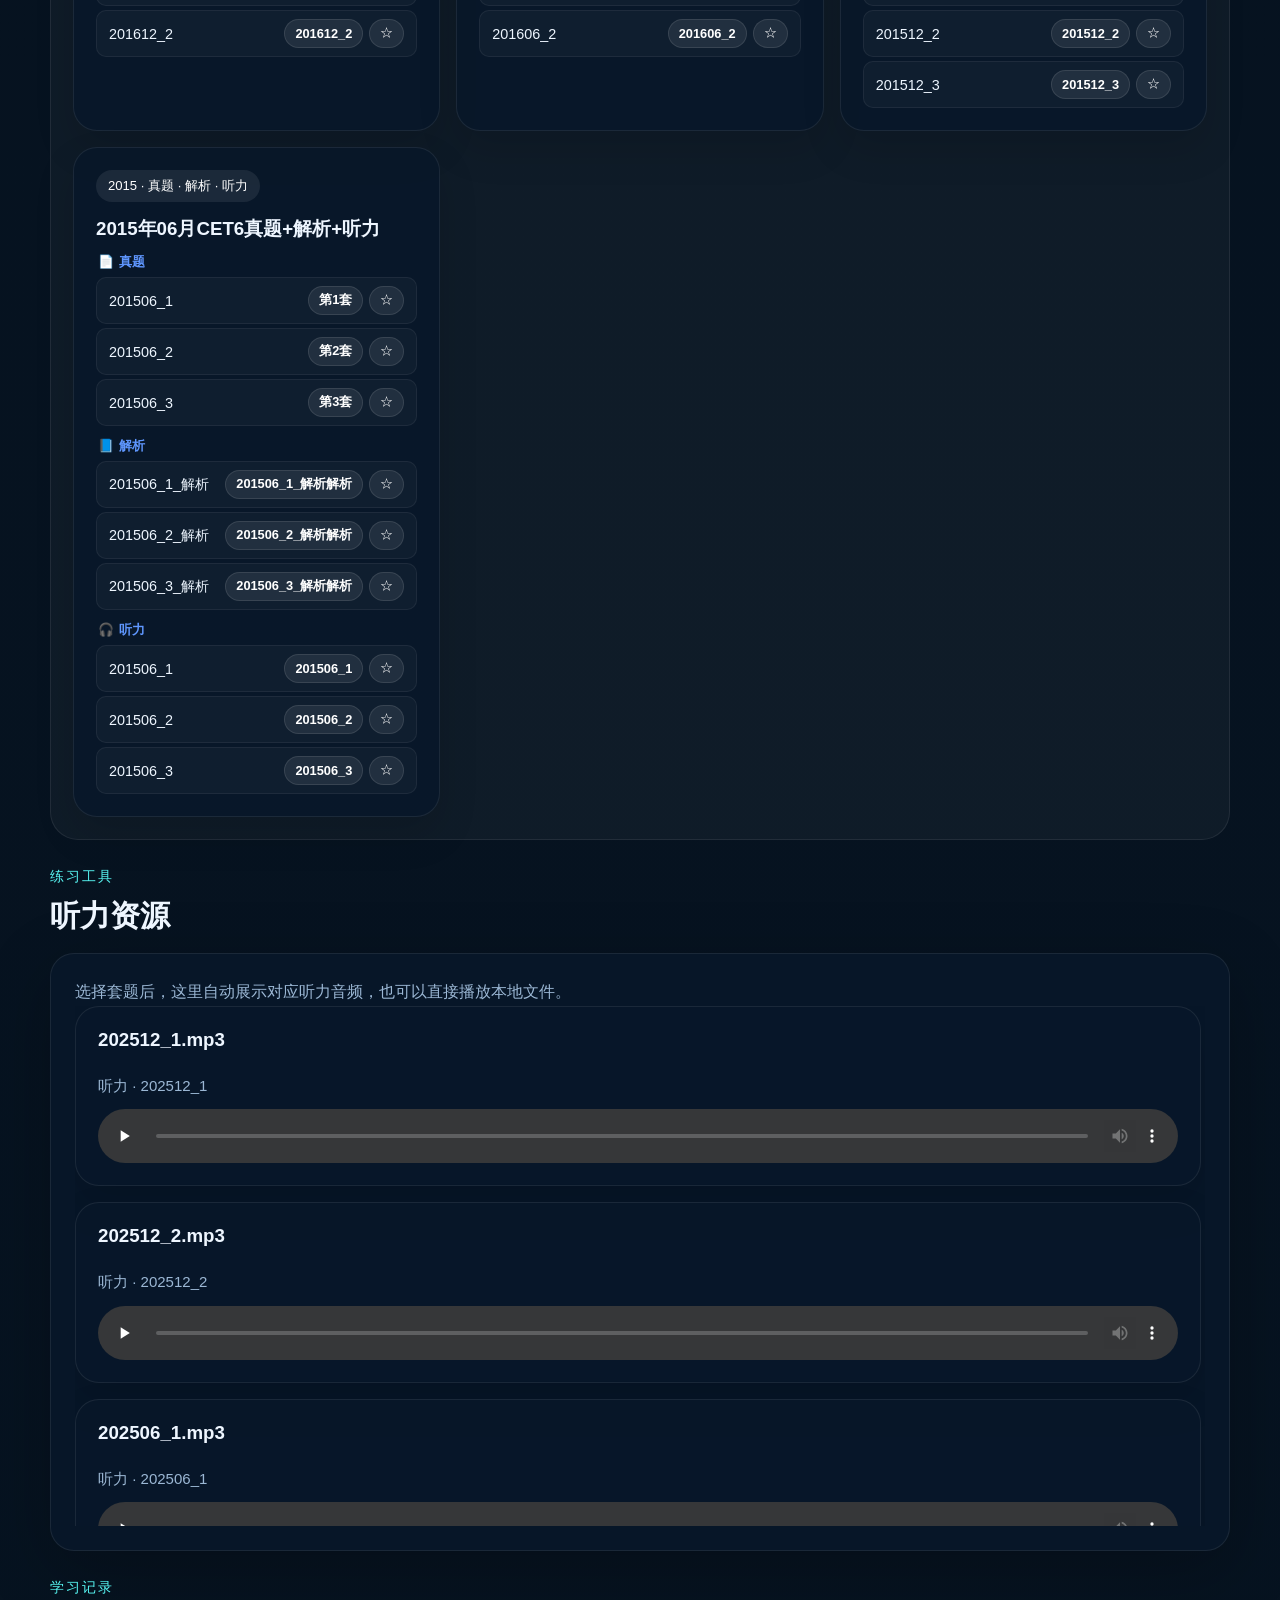
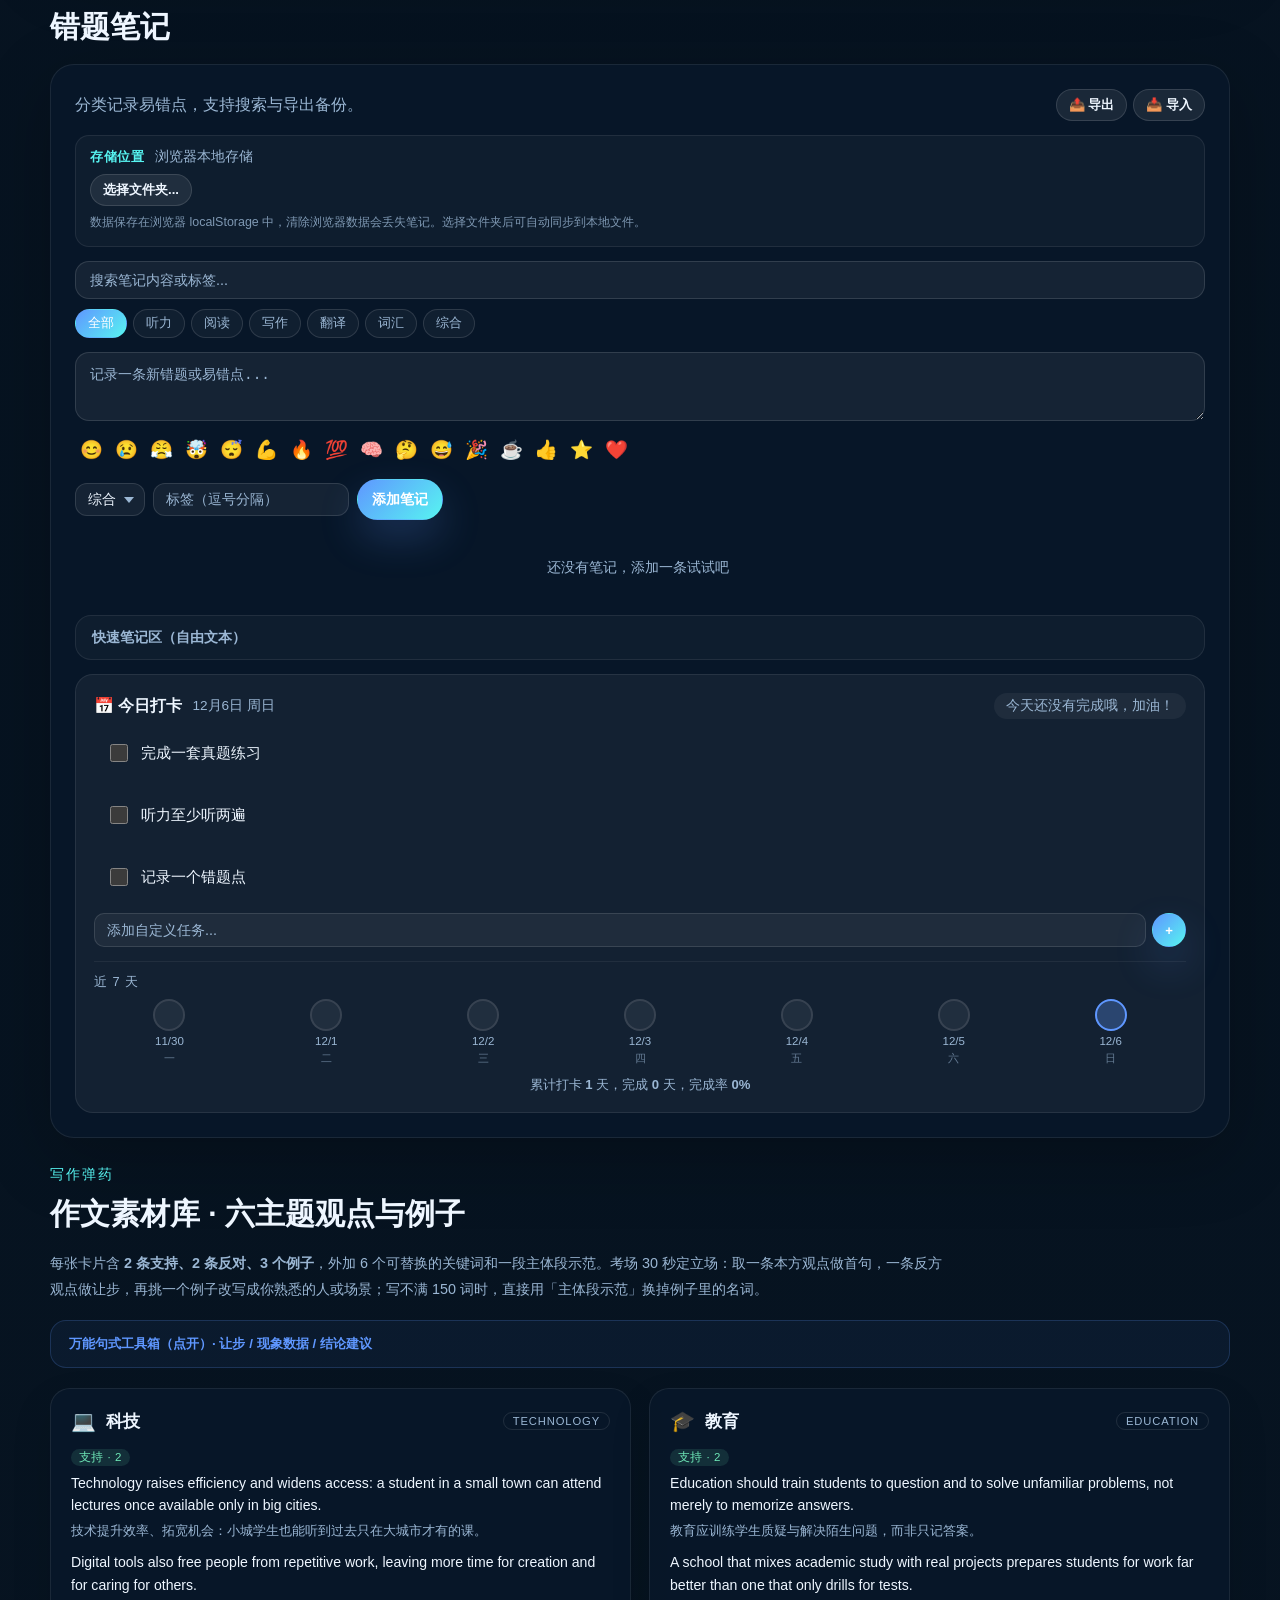
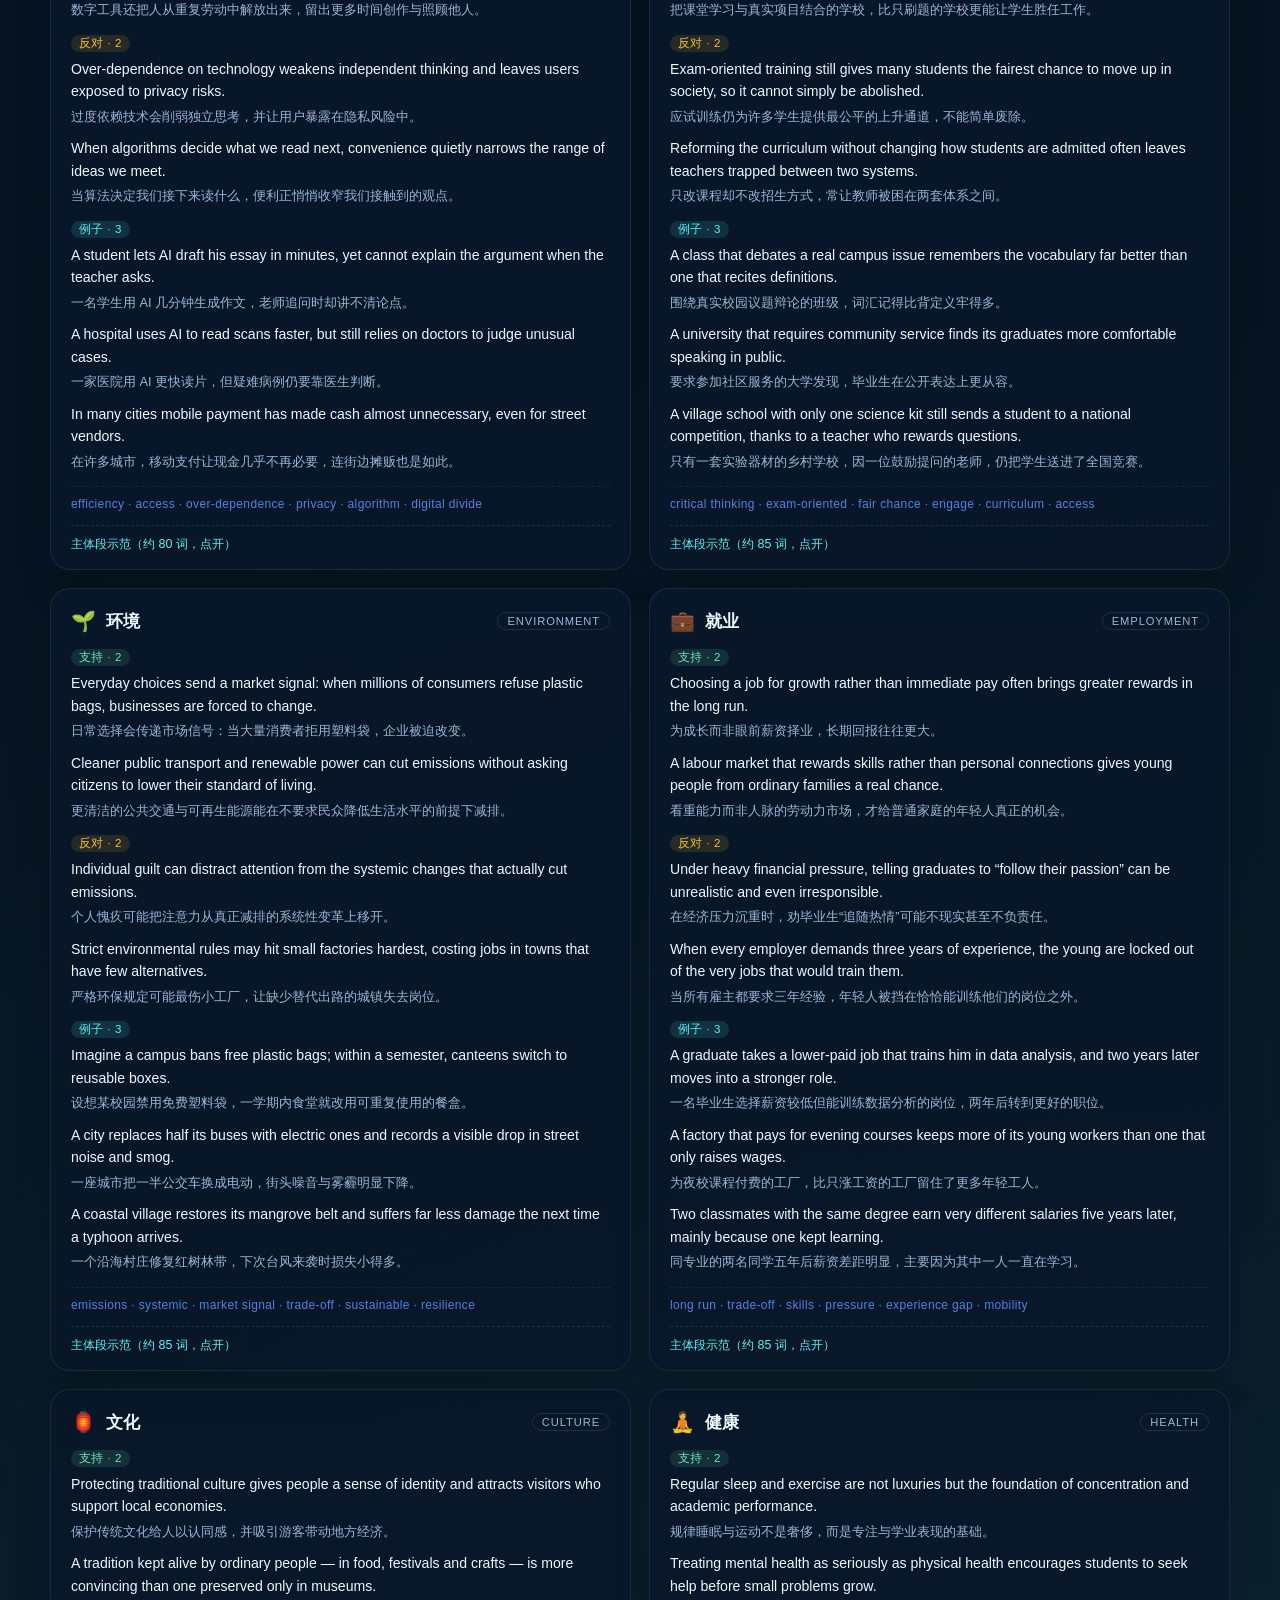
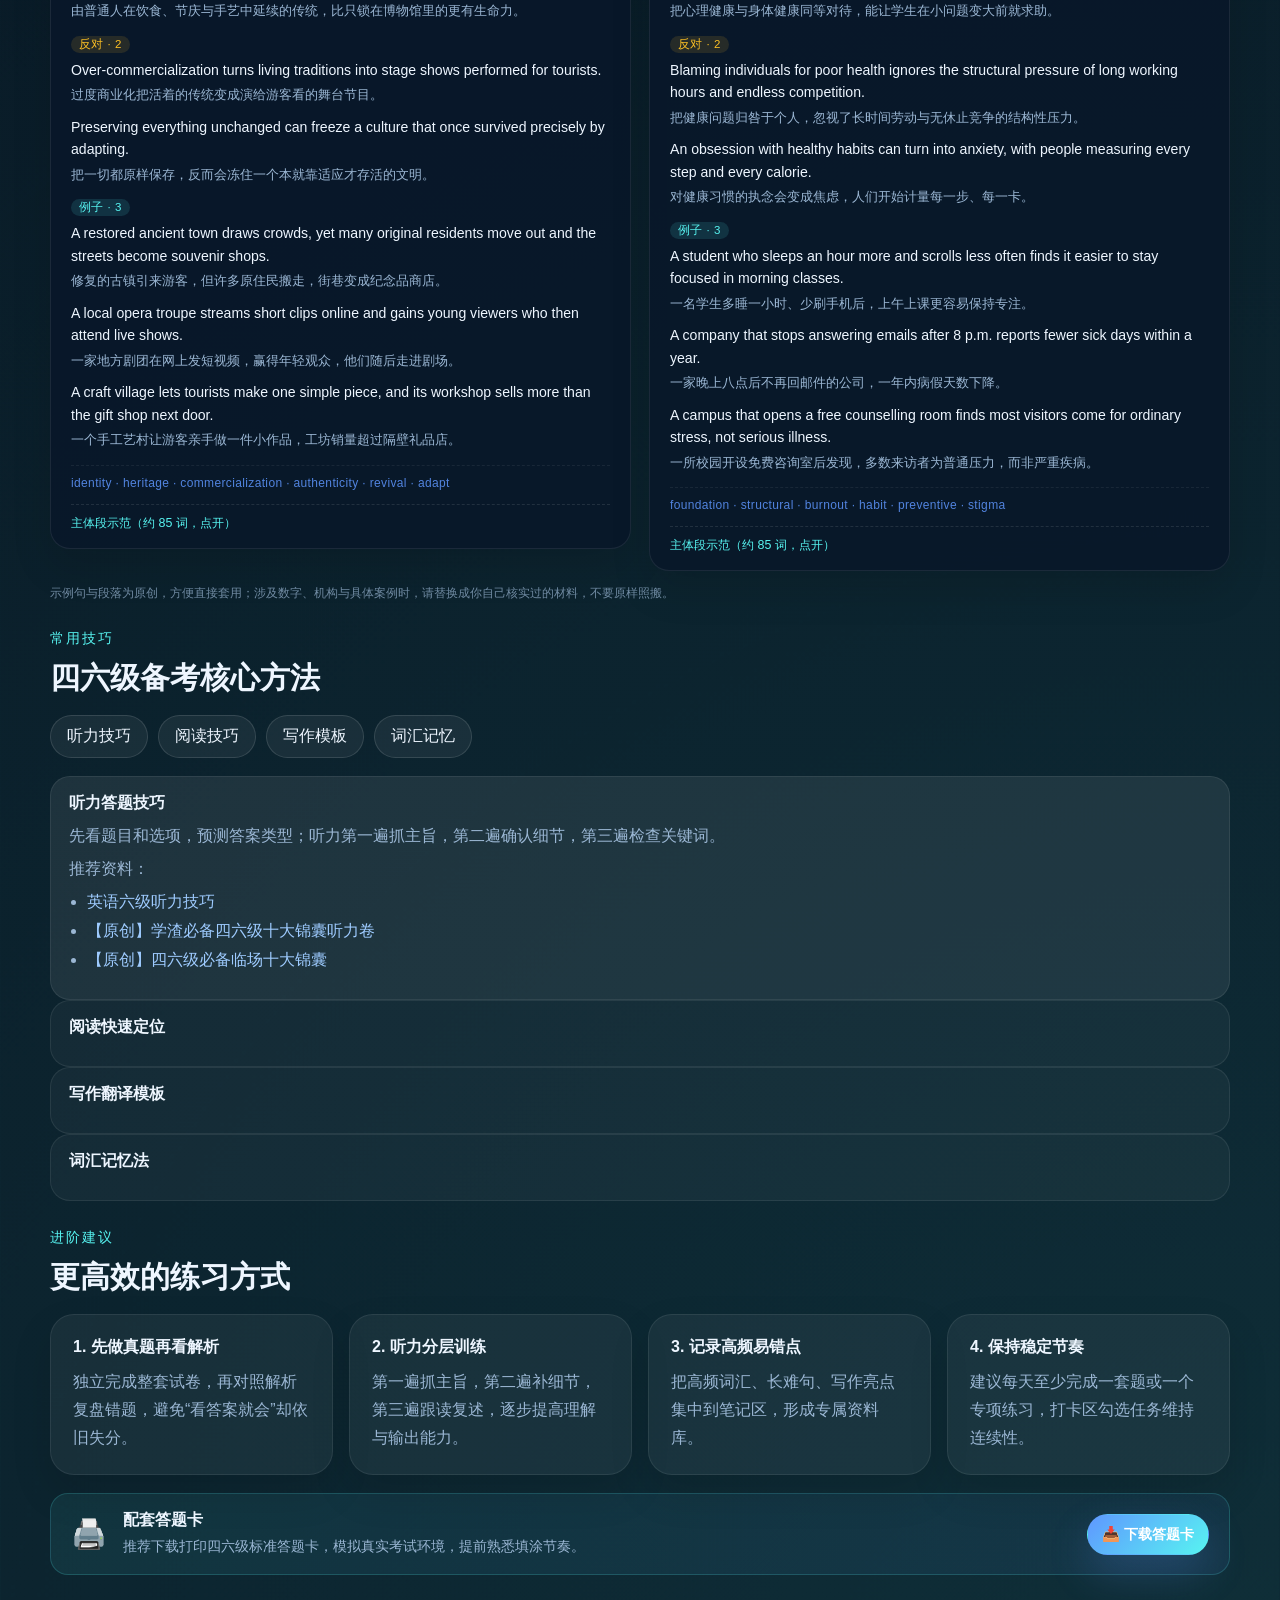
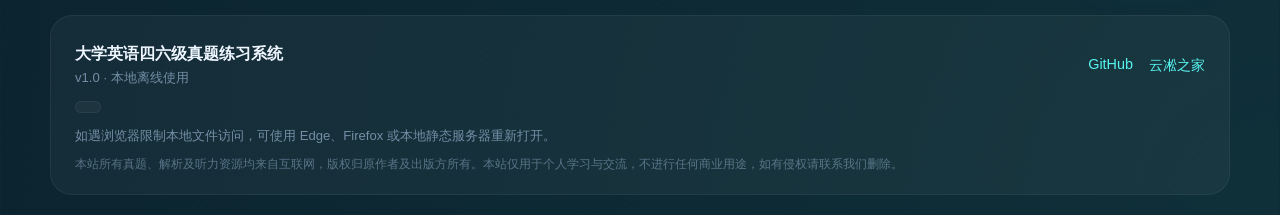
==== commit 7bb95537: "feat(site): 扩充作文素材库为每主题 2 支持 / 2 反对 / 3 例子，并加主体段示范与万能句式" ====
--- a/index.html
+++ b/index.html
@@ -220,14 +220,46 @@
         </div>
     </section>
 
-    <section id="materials" class="section materials-section">
+        <section id="materials" class="section materials-section">
       <div class="section-title">
         <div>
           <p class="section-label">写作弹药</p>
-          <h2>作文素材库 · 六主题三段式</h2>
-        </div>
-      </div>
-      <p class="materials-intro">考场 30 秒选立场：先定“支持 / 反对”，取一条本方观点做主体第一段，一条反方观点做让步，再把例子改写成你熟悉的人或场景。每张卡片都能直接拆成 3 个英文句子。</p>
+          <h2>作文素材库 · 六主题观点与例子</h2>
+        </div>
+      </div>
+      <p class="materials-intro">每张卡片含 <strong>2 条支持、2 条反对、3 个例子</strong>，外加 6 个可替换的关键词和一段主体段示范。考场 30 秒定立场：取一条本方观点做首句，一条反方观点做让步，再挑一个例子改写成你熟悉的人或场景；写不满 150 词时，直接用「主体段示范」换掉例子里的名词。</p>
+
+      <details class="material-toolbox">
+        <summary>万能句式工具箱（点开）· 让步 / 现象数据 / 结论建议</summary>
+
+        <div class="toolbox-group">
+          <p class="material-label material-label--tool">让步句</p>
+          <ul class="toolbox-list">
+            <li><span class="material-en">It is true that ..., but this does not mean that ...</span><span class="material-zh">诚然……，但这并不意味着……</span></li>
+            <li><span class="material-en">Admittedly, ... has its merits, yet it should not be pushed to an extreme.</span><span class="material-zh">不可否认……有其可取之处，但不应推到极端。</span></li>
+            <li><span class="material-en">While ... may bring short-term benefits, its long-term costs deserve equal attention.</span><span class="material-zh">虽然……可能带来短期好处，其长期代价同样值得关注。</span></li>
+          </ul>
+        </div>
+
+        <div class="toolbox-group">
+          <p class="material-label material-label--tool">现象 / 数据句</p>
+          <ul class="toolbox-list">
+            <li><span class="material-en">A recent survey suggests that a growing number of students ...</span><span class="material-zh">最近一项调查显示，越来越多的学生……</span></li>
+            <li><span class="material-en">In many cities, ... has become so common that few people stop to question it.</span><span class="material-zh">在许多城市，……已普遍到很少有人停下来质疑。</span></li>
+            <li><span class="material-en">The past decade has seen a striking shift in the way people ...</span><span class="material-zh">过去十年，人们……的方式发生了显著变化。</span></li>
+          </ul>
+        </div>
+
+        <div class="toolbox-group">
+          <p class="material-label material-label--tool">结论 / 建议句</p>
+          <ul class="toolbox-list">
+            <li><span class="material-en">The sensible path is to ..., rather than to swing to the opposite extreme.</span><span class="material-zh">明智的做法是……，而不是走向另一个极端。</span></li>
+            <li><span class="material-en">What matters is not whether we ... , but how we ...</span><span class="material-zh">关键不在于我们是否……，而在于我们如何……</span></li>
+            <li><span class="material-en">Only by combining personal effort with institutional support can we ...</span><span class="material-zh">只有把个人努力与制度支持结合起来，我们才能……</span></li>
+          </ul>
+        </div>
+      </details>
+
       <div class="material-grid">
 
         <article class="material-card">
@@ -237,21 +269,33 @@
             <span class="material-tag">Technology</span>
           </header>
           <div class="material-point">
-            <p class="material-label material-label--pro">支持</p>
-            <p class="material-en">Technology raises efficiency and widens access: a student in a small town can attend lectures once available only in big cities.</p>
-            <p class="material-zh">技术提升效率、拓宽机会：小城学生也能听到过去只在大城市才有的课。</p>
-          </div>
-          <div class="material-point">
-            <p class="material-label material-label--con">反对</p>
-            <p class="material-en">Over-dependence on technology weakens independent thinking and leaves users exposed to privacy risks.</p>
-            <p class="material-zh">过度依赖技术会削弱独立思考，并让用户暴露在隐私风险中。</p>
-          </div>
-          <div class="material-point">
-            <p class="material-label material-label--case">例子</p>
-            <p class="material-en">A student lets AI draft his essay in minutes, yet cannot explain the argument when the teacher asks.</p>
-            <p class="material-zh">一名学生用 AI 几分钟生成作文，老师追问时却讲不清论点。</p>
-          </div>
-          <p class="material-keys">efficiency · access · over-dependence · privacy</p>
+            <p class="material-label material-label--pro">支持 · 2</p>
+            <ul class="material-list">
+              <li><p class="material-en">Technology raises efficiency and widens access: a student in a small town can attend lectures once available only in big cities.</p><p class="material-zh">技术提升效率、拓宽机会：小城学生也能听到过去只在大城市才有的课。</p></li>
+              <li><p class="material-en">Digital tools also free people from repetitive work, leaving more time for creation and for caring for others.</p><p class="material-zh">数字工具还把人从重复劳动中解放出来，留出更多时间创作与照顾他人。</p></li>
+            </ul>
+          </div>
+          <div class="material-point">
+            <p class="material-label material-label--con">反对 · 2</p>
+            <ul class="material-list">
+              <li><p class="material-en">Over-dependence on technology weakens independent thinking and leaves users exposed to privacy risks.</p><p class="material-zh">过度依赖技术会削弱独立思考，并让用户暴露在隐私风险中。</p></li>
+              <li><p class="material-en">When algorithms decide what we read next, convenience quietly narrows the range of ideas we meet.</p><p class="material-zh">当算法决定我们接下来读什么，便利正悄悄收窄我们接触到的观点。</p></li>
+            </ul>
+          </div>
+          <div class="material-point">
+            <p class="material-label material-label--case">例子 · 3</p>
+            <ul class="material-list">
+              <li><p class="material-en">A student lets AI draft his essay in minutes, yet cannot explain the argument when the teacher asks.</p><p class="material-zh">一名学生用 AI 几分钟生成作文，老师追问时却讲不清论点。</p></li>
+              <li><p class="material-en">A hospital uses AI to read scans faster, but still relies on doctors to judge unusual cases.</p><p class="material-zh">一家医院用 AI 更快读片，但疑难病例仍要靠医生判断。</p></li>
+              <li><p class="material-en">In many cities mobile payment has made cash almost unnecessary, even for street vendors.</p><p class="material-zh">在许多城市，移动支付让现金几乎不再必要，连街边摊贩也是如此。</p></li>
+            </ul>
+          </div>
+          <p class="material-keys">efficiency · access · over-dependence · privacy · algorithm · digital divide</p>
+          <details class="material-demo">
+            <summary>主体段示范（约 80 词，点开）</summary>
+            <p class="material-en">Whether technology improves our lives depends less on the tools themselves than on how we use them. On the one hand, digital platforms widen access to education and free us from repetitive work. On the other hand, over-dependence on them weakens independent thinking and exposes users to privacy risks. A student who lets AI write his essay may hand in a perfect paper, yet lose the ability to defend a single idea. The real question, therefore, is not whether to use technology, but how to keep control of it.</p>
+            <p class="material-zh">技术是否改善生活，与其说取决于工具本身，不如说取决于我们怎么用。一方面，数字平台拓宽了教育机会，也把人从重复劳动中解放；另一方面，过度依赖会削弱独立思考，并带来隐私风险。让 AI 代写作文的学生也许能交出一篇完美的文章，却失去了为一个观点辩护的能力。因此，真正的问题不是要不要用技术，而是如何保持对它的控制。</p>
+          </details>
         </article>
 
         <article class="material-card">
@@ -261,21 +305,33 @@
             <span class="material-tag">Education</span>
           </header>
           <div class="material-point">
-            <p class="material-label material-label--pro">支持</p>
-            <p class="material-en">Education should train students to question and to solve unfamiliar problems, not merely to memorize answers.</p>
-            <p class="material-zh">教育应训练学生质疑与解决陌生问题，而非只记答案。</p>
-          </div>
-          <div class="material-point">
-            <p class="material-label material-label--con">反对</p>
-            <p class="material-en">Exam-oriented training still gives many students the fairest chance to move up in society, so it cannot simply be abolished.</p>
-            <p class="material-zh">应试训练仍为许多学生提供最公平的上升通道，不能简单废除。</p>
-          </div>
-          <div class="material-point">
-            <p class="material-label material-label--case">例子</p>
-            <p class="material-en">A class that debates a real campus issue remembers the vocabulary far better than one that recites definitions.</p>
-            <p class="material-zh">围绕真实校园议题辩论的班级，词汇记得比背定义牢得多。</p>
-          </div>
-          <p class="material-keys">critical thinking · exam-oriented · fair chance · engage</p>
+            <p class="material-label material-label--pro">支持 · 2</p>
+            <ul class="material-list">
+              <li><p class="material-en">Education should train students to question and to solve unfamiliar problems, not merely to memorize answers.</p><p class="material-zh">教育应训练学生质疑与解决陌生问题，而非只记答案。</p></li>
+              <li><p class="material-en">A school that mixes academic study with real projects prepares students for work far better than one that only drills for tests.</p><p class="material-zh">把课堂学习与真实项目结合的学校，比只刷题的学校更能让学生胜任工作。</p></li>
+            </ul>
+          </div>
+          <div class="material-point">
+            <p class="material-label material-label--con">反对 · 2</p>
+            <ul class="material-list">
+              <li><p class="material-en">Exam-oriented training still gives many students the fairest chance to move up in society, so it cannot simply be abolished.</p><p class="material-zh">应试训练仍为许多学生提供最公平的上升通道，不能简单废除。</p></li>
+              <li><p class="material-en">Reforming the curriculum without changing how students are admitted often leaves teachers trapped between two systems.</p><p class="material-zh">只改课程却不改招生方式，常让教师被困在两套体系之间。</p></li>
+            </ul>
+          </div>
+          <div class="material-point">
+            <p class="material-label material-label--case">例子 · 3</p>
+            <ul class="material-list">
+              <li><p class="material-en">A class that debates a real campus issue remembers the vocabulary far better than one that recites definitions.</p><p class="material-zh">围绕真实校园议题辩论的班级，词汇记得比背定义牢得多。</p></li>
+              <li><p class="material-en">A university that requires community service finds its graduates more comfortable speaking in public.</p><p class="material-zh">要求参加社区服务的大学发现，毕业生在公开表达上更从容。</p></li>
+              <li><p class="material-en">A village school with only one science kit still sends a student to a national competition, thanks to a teacher who rewards questions.</p><p class="material-zh">只有一套实验器材的乡村学校，因一位鼓励提问的老师，仍把学生送进了全国竞赛。</p></li>
+            </ul>
+          </div>
+          <p class="material-keys">critical thinking · exam-oriented · fair chance · engage · curriculum · access</p>
+          <details class="material-demo">
+            <summary>主体段示范（约 85 词，点开）</summary>
+            <p class="material-en">The purpose of education is not to fill students' minds with answers but to teach them how to ask better questions. A class that debates a real campus issue, for instance, remembers its vocabulary far better than one that recites definitions, because language becomes a tool rather than a list. Admittedly, exam-oriented training still offers many students the fairest chance to move upward, and abolishing it overnight would hurt the very people it protects. The sensible path is to keep the fairness of the exam while making room for curiosity.</p>
+            <p class="material-zh">教育的目的不是把答案塞进学生脑子，而是教他们提出更好的问题。比如，围绕真实校园议题辩论的班级，词汇记得比背定义牢得多，因为语言成了工具而不是清单。不可否认，应试训练仍为许多学生提供最公平的上升机会，一夜之间废除反而会伤到它保护的人。明智的做法是保留考试的公平，同时给好奇心留出空间。</p>
+          </details>
         </article>
 
         <article class="material-card">
@@ -285,21 +341,33 @@
             <span class="material-tag">Environment</span>
           </header>
           <div class="material-point">
-            <p class="material-label material-label--pro">支持</p>
-            <p class="material-en">Everyday choices send a market signal: when millions of consumers refuse plastic bags, businesses are forced to change.</p>
-            <p class="material-zh">日常选择会传递市场信号：当大量消费者拒用塑料袋，企业被迫改变。</p>
-          </div>
-          <div class="material-point">
-            <p class="material-label material-label--con">反对</p>
-            <p class="material-en">Individual guilt can distract attention from the systemic changes that actually cut emissions.</p>
-            <p class="material-zh">个人愧疚可能把注意力从真正减排的系统性变革上移开。</p>
-          </div>
-          <div class="material-point">
-            <p class="material-label material-label--case">例子</p>
-            <p class="material-en">Imagine a campus bans free plastic bags; within a semester, canteens switch to reusable boxes.</p>
-            <p class="material-zh">设想某校园禁用免费塑料袋，一学期内食堂就改用可重复使用的餐盒。</p>
-          </div>
-          <p class="material-keys">market signal · emissions · systemic · reusable</p>
+            <p class="material-label material-label--pro">支持 · 2</p>
+            <ul class="material-list">
+              <li><p class="material-en">Everyday choices send a market signal: when millions of consumers refuse plastic bags, businesses are forced to change.</p><p class="material-zh">日常选择会传递市场信号：当大量消费者拒用塑料袋，企业被迫改变。</p></li>
+              <li><p class="material-en">Cleaner public transport and renewable power can cut emissions without asking citizens to lower their standard of living.</p><p class="material-zh">更清洁的公共交通与可再生能源能在不要求民众降低生活水平的前提下减排。</p></li>
+            </ul>
+          </div>
+          <div class="material-point">
+            <p class="material-label material-label--con">反对 · 2</p>
+            <ul class="material-list">
+              <li><p class="material-en">Individual guilt can distract attention from the systemic changes that actually cut emissions.</p><p class="material-zh">个人愧疚可能把注意力从真正减排的系统性变革上移开。</p></li>
+              <li><p class="material-en">Strict environmental rules may hit small factories hardest, costing jobs in towns that have few alternatives.</p><p class="material-zh">严格环保规定可能最伤小工厂，让缺少替代出路的城镇失去岗位。</p></li>
+            </ul>
+          </div>
+          <div class="material-point">
+            <p class="material-label material-label--case">例子 · 3</p>
+            <ul class="material-list">
+              <li><p class="material-en">Imagine a campus bans free plastic bags; within a semester, canteens switch to reusable boxes.</p><p class="material-zh">设想某校园禁用免费塑料袋，一学期内食堂就改用可重复使用的餐盒。</p></li>
+              <li><p class="material-en">A city replaces half its buses with electric ones and records a visible drop in street noise and smog.</p><p class="material-zh">一座城市把一半公交车换成电动，街头噪音与雾霾明显下降。</p></li>
+              <li><p class="material-en">A coastal village restores its mangrove belt and suffers far less damage the next time a typhoon arrives.</p><p class="material-zh">一个沿海村庄修复红树林带，下次台风来袭时损失小得多。</p></li>
+            </ul>
+          </div>
+          <p class="material-keys">emissions · systemic · market signal · trade-off · sustainable · resilience</p>
+          <details class="material-demo">
+            <summary>主体段示范（约 85 词，点开）</summary>
+            <p class="material-en">Protecting the environment is often framed as a choice between prosperity and responsibility, yet the two can reinforce each other. When a campus bans free plastic bags, canteens switch to reusable boxes within a semester, and the change costs almost nothing. At the same time, individual effort alone cannot cut emissions at the speed the climate requires; without cleaner power and public transport, personal habits merely ease our conscience. The most effective strategy combines both: policies that change the system, and daily choices that prove the public supports them.</p>
+            <p class="material-zh">保护环境常被描述成繁荣与责任之间的取舍，但两者可以相互加强。校园禁用免费塑料袋后，食堂一学期内就改用可重复餐盒，成本几乎为零。但仅靠个人努力无法以气候要求的速度减排；没有更清洁的电力与公交，个人习惯只是让良心好过一点。最有效的策略是两者结合：改变制度的政策，以及证明公众支持的日常选择。</p>
+          </details>
         </article>
 
         <article class="material-card">
@@ -309,21 +377,33 @@
             <span class="material-tag">Employment</span>
           </header>
           <div class="material-point">
-            <p class="material-label material-label--pro">支持</p>
-            <p class="material-en">Choosing a job for growth rather than immediate pay often brings greater rewards in the long run.</p>
-            <p class="material-zh">为成长而非眼前薪资择业，长期回报往往更大。</p>
-          </div>
-          <div class="material-point">
-            <p class="material-label material-label--con">反对</p>
-            <p class="material-en">Under heavy financial pressure, telling graduates to “follow their passion” can be unrealistic and even irresponsible.</p>
-            <p class="material-zh">在经济压力沉重时，劝毕业生“追随热情”可能不现实甚至不负责任。</p>
-          </div>
-          <div class="material-point">
-            <p class="material-label material-label--case">例子</p>
-            <p class="material-en">A graduate takes a lower-paid job that trains him in data analysis, and two years later moves into a stronger role.</p>
-            <p class="material-zh">一名毕业生选择薪资较低但能训练数据分析的岗位，两年后转到更好的职位。</p>
-          </div>
-          <p class="material-keys">long run · trade-off · skills · pressure</p>
+            <p class="material-label material-label--pro">支持 · 2</p>
+            <ul class="material-list">
+              <li><p class="material-en">Choosing a job for growth rather than immediate pay often brings greater rewards in the long run.</p><p class="material-zh">为成长而非眼前薪资择业，长期回报往往更大。</p></li>
+              <li><p class="material-en">A labour market that rewards skills rather than personal connections gives young people from ordinary families a real chance.</p><p class="material-zh">看重能力而非人脉的劳动力市场，才给普通家庭的年轻人真正的机会。</p></li>
+            </ul>
+          </div>
+          <div class="material-point">
+            <p class="material-label material-label--con">反对 · 2</p>
+            <ul class="material-list">
+              <li><p class="material-en">Under heavy financial pressure, telling graduates to “follow their passion” can be unrealistic and even irresponsible.</p><p class="material-zh">在经济压力沉重时，劝毕业生“追随热情”可能不现实甚至不负责任。</p></li>
+              <li><p class="material-en">When every employer demands three years of experience, the young are locked out of the very jobs that would train them.</p><p class="material-zh">当所有雇主都要求三年经验，年轻人被挡在恰恰能训练他们的岗位之外。</p></li>
+            </ul>
+          </div>
+          <div class="material-point">
+            <p class="material-label material-label--case">例子 · 3</p>
+            <ul class="material-list">
+              <li><p class="material-en">A graduate takes a lower-paid job that trains him in data analysis, and two years later moves into a stronger role.</p><p class="material-zh">一名毕业生选择薪资较低但能训练数据分析的岗位，两年后转到更好的职位。</p></li>
+              <li><p class="material-en">A factory that pays for evening courses keeps more of its young workers than one that only raises wages.</p><p class="material-zh">为夜校课程付费的工厂，比只涨工资的工厂留住了更多年轻工人。</p></li>
+              <li><p class="material-en">Two classmates with the same degree earn very different salaries five years later, mainly because one kept learning.</p><p class="material-zh">同专业的两名同学五年后薪资差距明显，主要因为其中一人一直在学习。</p></li>
+            </ul>
+          </div>
+          <p class="material-keys">long run · trade-off · skills · pressure · experience gap · mobility</p>
+          <details class="material-demo">
+            <summary>主体段示范（约 85 词，点开）</summary>
+            <p class="material-en">Few decisions shape a young person's life as much as the first job, yet the choice is rarely between good and bad. Taking a lower-paid position that trains you in data analysis may look like a loss at graduation, but two years later it can open a stronger role, because skills compound while a starting salary does not. Still, advice to “follow your passion” sounds hollow to a graduate supporting a family. The realistic rule is to accept a job that pays enough today and teaches something for tomorrow.</p>
+            <p class="material-zh">很少有什么决定像第一份工作那样影响年轻人的一生，但这个选择往往不是好与坏的二选一。选择薪资较低却能训练数据分析的岗位，毕业时看像吃亏，两年后却可能打开更好的职位，因为技能会累积而起薪不会。不过，对要养家的毕业生说“追随热情”显得空洞。现实的准则是：接受一份今天给得起钱、明天教得会东西的工作。</p>
+          </details>
         </article>
 
         <article class="material-card">
@@ -333,21 +413,33 @@
             <span class="material-tag">Culture</span>
           </header>
           <div class="material-point">
-            <p class="material-label material-label--pro">支持</p>
-            <p class="material-en">Protecting traditional culture gives people a sense of identity and attracts visitors who support local economies.</p>
-            <p class="material-zh">保护传统文化给人以认同感，并吸引游客带动地方经济。</p>
-          </div>
-          <div class="material-point">
-            <p class="material-label material-label--con">反对</p>
-            <p class="material-en">Over-commercialization turns living traditions into stage shows performed for tourists.</p>
-            <p class="material-zh">过度商业化把活着的传统变成演给游客看的舞台节目。</p>
-          </div>
-          <div class="material-point">
-            <p class="material-label material-label--case">例子</p>
-            <p class="material-en">A restored ancient town draws crowds, yet many original residents move out and the streets become souvenir shops.</p>
-            <p class="material-zh">修复的古镇引来游客，但许多原住民搬走，街巷变成纪念品商店。</p>
-          </div>
-          <p class="material-keys">identity · heritage · commercialization · authenticity</p>
+            <p class="material-label material-label--pro">支持 · 2</p>
+            <ul class="material-list">
+              <li><p class="material-en">Protecting traditional culture gives people a sense of identity and attracts visitors who support local economies.</p><p class="material-zh">保护传统文化给人以认同感，并吸引游客带动地方经济。</p></li>
+              <li><p class="material-en">A tradition kept alive by ordinary people — in food, festivals and crafts — is more convincing than one preserved only in museums.</p><p class="material-zh">由普通人在饮食、节庆与手艺中延续的传统，比只锁在博物馆里的更有生命力。</p></li>
+            </ul>
+          </div>
+          <div class="material-point">
+            <p class="material-label material-label--con">反对 · 2</p>
+            <ul class="material-list">
+              <li><p class="material-en">Over-commercialization turns living traditions into stage shows performed for tourists.</p><p class="material-zh">过度商业化把活着的传统变成演给游客看的舞台节目。</p></li>
+              <li><p class="material-en">Preserving everything unchanged can freeze a culture that once survived precisely by adapting.</p><p class="material-zh">把一切都原样保存，反而会冻住一个本就靠适应才存活的文明。</p></li>
+            </ul>
+          </div>
+          <div class="material-point">
+            <p class="material-label material-label--case">例子 · 3</p>
+            <ul class="material-list">
+              <li><p class="material-en">A restored ancient town draws crowds, yet many original residents move out and the streets become souvenir shops.</p><p class="material-zh">修复的古镇引来游客，但许多原住民搬走，街巷变成纪念品商店。</p></li>
+              <li><p class="material-en">A local opera troupe streams short clips online and gains young viewers who then attend live shows.</p><p class="material-zh">一家地方剧团在网上发短视频，赢得年轻观众，他们随后走进剧场。</p></li>
+              <li><p class="material-en">A craft village lets tourists make one simple piece, and its workshop sells more than the gift shop next door.</p><p class="material-zh">一个手工艺村让游客亲手做一件小作品，工坊销量超过隔壁礼品店。</p></li>
+            </ul>
+          </div>
+          <p class="material-keys">identity · heritage · commercialization · authenticity · revival · adapt</p>
+          <details class="material-demo">
+            <summary>主体段示范（约 85 词，点开）</summary>
+            <p class="material-en">Culture survives not by being frozen but by being used. A restored ancient town that fills its streets with souvenir shops may attract crowds, yet once its original residents move out, what visitors photograph is a stage rather than a community. By contrast, a local opera troupe that posts short clips online can win young viewers who later buy tickets to a live show. The lesson is that heritage needs both protection and participation: respect the old forms, but let living people keep shaping them.</p>
+            <p class="material-zh">文化的存续不是靠被冻住，而是靠被使用。把街巷塞满纪念品店的修复古镇也许能引来人群，可一旦原住民搬走，游客拍下的就只是布景而不是社区。相反，一家在网上发短视频的地方剧团能赢得年轻观众，他们随后会买票看现场。启示是：遗产既需要保护也需要参与——尊重旧的形式，同时让活着的人继续塑造它。</p>
+          </details>
         </article>
 
         <article class="material-card">
@@ -357,25 +449,37 @@
             <span class="material-tag">Health</span>
           </header>
           <div class="material-point">
-            <p class="material-label material-label--pro">支持</p>
-            <p class="material-en">Regular sleep and exercise are not luxuries but the foundation of concentration and academic performance.</p>
-            <p class="material-zh">规律睡眠与运动不是奢侈，而是专注与学业表现的基础。</p>
-          </div>
-          <div class="material-point">
-            <p class="material-label material-label--con">反对</p>
-            <p class="material-en">Blaming individuals for poor health ignores the structural pressure of long working hours and endless competition.</p>
-            <p class="material-zh">把健康问题归咎于个人，忽视了长时间劳动与无休止竞争的结构性压力。</p>
-          </div>
-          <div class="material-point">
-            <p class="material-label material-label--case">例子</p>
-            <p class="material-en">A student who sleeps an hour more and scrolls less often finds it easier to stay focused in morning classes.</p>
-            <p class="material-zh">一名学生多睡一小时、少刷手机后，上午上课更容易保持专注。</p>
-          </div>
-          <p class="material-keys">foundation · structural · burnout · habit</p>
-        </article>
-
-      </div>
-      <p class="materials-footer">示例句为原创，方便直接套用；涉及数字与具体案例时，请替换成你自己核实过的材料，不要原样照搬。</p>
+            <p class="material-label material-label--pro">支持 · 2</p>
+            <ul class="material-list">
+              <li><p class="material-en">Regular sleep and exercise are not luxuries but the foundation of concentration and academic performance.</p><p class="material-zh">规律睡眠与运动不是奢侈，而是专注与学业表现的基础。</p></li>
+              <li><p class="material-en">Treating mental health as seriously as physical health encourages students to seek help before small problems grow.</p><p class="material-zh">把心理健康与身体健康同等对待，能让学生在小问题变大前就求助。</p></li>
+            </ul>
+          </div>
+          <div class="material-point">
+            <p class="material-label material-label--con">反对 · 2</p>
+            <ul class="material-list">
+              <li><p class="material-en">Blaming individuals for poor health ignores the structural pressure of long working hours and endless competition.</p><p class="material-zh">把健康问题归咎于个人，忽视了长时间劳动与无休止竞争的结构性压力。</p></li>
+              <li><p class="material-en">An obsession with healthy habits can turn into anxiety, with people measuring every step and every calorie.</p><p class="material-zh">对健康习惯的执念会变成焦虑，人们开始计量每一步、每一卡。</p></li>
+            </ul>
+          </div>
+          <div class="material-point">
+            <p class="material-label material-label--case">例子 · 3</p>
+            <ul class="material-list">
+              <li><p class="material-en">A student who sleeps an hour more and scrolls less often finds it easier to stay focused in morning classes.</p><p class="material-zh">一名学生多睡一小时、少刷手机后，上午上课更容易保持专注。</p></li>
+              <li><p class="material-en">A company that stops answering emails after 8 p.m. reports fewer sick days within a year.</p><p class="material-zh">一家晚上八点后不再回邮件的公司，一年内病假天数下降。</p></li>
+              <li><p class="material-en">A campus that opens a free counselling room finds most visitors come for ordinary stress, not serious illness.</p><p class="material-zh">一所校园开设免费咨询室后发现，多数来访者为普通压力，而非严重疾病。</p></li>
+            </ul>
+          </div>
+          <p class="material-keys">foundation · structural · burnout · habit · preventive · stigma</p>
+          <details class="material-demo">
+            <summary>主体段示范（约 85 词，点开）</summary>
+            <p class="material-en">Health is usually discussed as a personal duty, but it is also a social outcome. A student who sleeps an hour more and scrolls less concentrates better in morning classes, which shows how much daily habits matter. Yet blaming individuals alone is unfair: when a company expects replies at midnight, no amount of discipline can protect its staff from burnout. The reasonable conclusion is that personal habits and working conditions must change together, and that asking for help early should be treated as common sense rather than weakness.</p>
+            <p class="material-zh">健康通常被当作个人责任来讨论，但它也是社会结果。多睡一小时、少刷手机的学生上午更专注，这说明日常习惯确实重要。但只怪个人并不公平：当公司期待午夜回复，再强的自律也挡不住员工倦怠。合理的结论是，个人习惯与工作条件必须一起改变，而及早求助应被视为常识而非软弱。</p>
+          </details>
+        </article>
+
+      </div>
+      <p class="materials-footer">示例句与段落为原创，方便直接套用；涉及数字、机构与具体案例时，请替换成你自己核实过的材料，不要原样照搬。</p>
     </section>
     <section id="skilltips" class="section skilltips-section">
       <div class="section-title">
--- a/styles.css
+++ b/styles.css
@@ -3027,8 +3027,9 @@
 
 .material-grid {
   display: grid;
-  grid-template-columns: repeat(auto-fit, minmax(320px, 1fr));
-  gap: 16px;
+  grid-template-columns: repeat(2, minmax(0, 1fr));
+  align-items: start;
+  gap: 18px;
 }
 
 .material-card {
@@ -3125,6 +3126,87 @@
   color: var(--muted);
   opacity: 0.7;
 }
+.material-list {
+  margin: 0;
+  padding: 0;
+  list-style: none;
+}
+
+.material-list li {
+  margin-bottom: 10px;
+}
+
+.material-list li:last-child {
+  margin-bottom: 0;
+}
+
+.material-label--tool {
+  color: var(--accent);
+  background: rgba(95,151,255,0.12);
+}
+
+.material-toolbox {
+  margin: 0 0 20px;
+  padding: 14px 18px;
+  border-radius: 16px;
+  background: rgba(95,151,255,0.06);
+  border: 1px solid rgba(95,151,255,0.2);
+}
+
+.material-toolbox summary {
+  cursor: pointer;
+  font-size: 0.84rem;
+  font-weight: 600;
+  color: var(--accent);
+  list-style: none;
+}
+
+.material-toolbox summary::-webkit-details-marker {
+  display: none;
+}
+
+.toolbox-group {
+  margin-top: 14px;
+}
+
+.toolbox-list {
+  margin: 0;
+  padding: 0;
+  list-style: none;
+}
+
+.toolbox-list li {
+  margin-bottom: 8px;
+}
+
+.toolbox-list li:last-child {
+  margin-bottom: 0;
+}
+
+.material-demo {
+  margin-top: 14px;
+  padding-top: 10px;
+  border-top: 1px dashed rgba(255,255,255,0.1);
+}
+
+.material-demo summary {
+  cursor: pointer;
+  font-size: 0.78rem;
+  color: var(--accent-2);
+  list-style: none;
+}
+
+.material-demo summary::-webkit-details-marker {
+  display: none;
+}
+
+.material-demo[open] summary {
+  margin-bottom: 8px;
+}
+
+.material-demo .material-en {
+  font-size: 0.84rem;
+}
 
 @media (max-width: 720px) {
   .material-grid {
